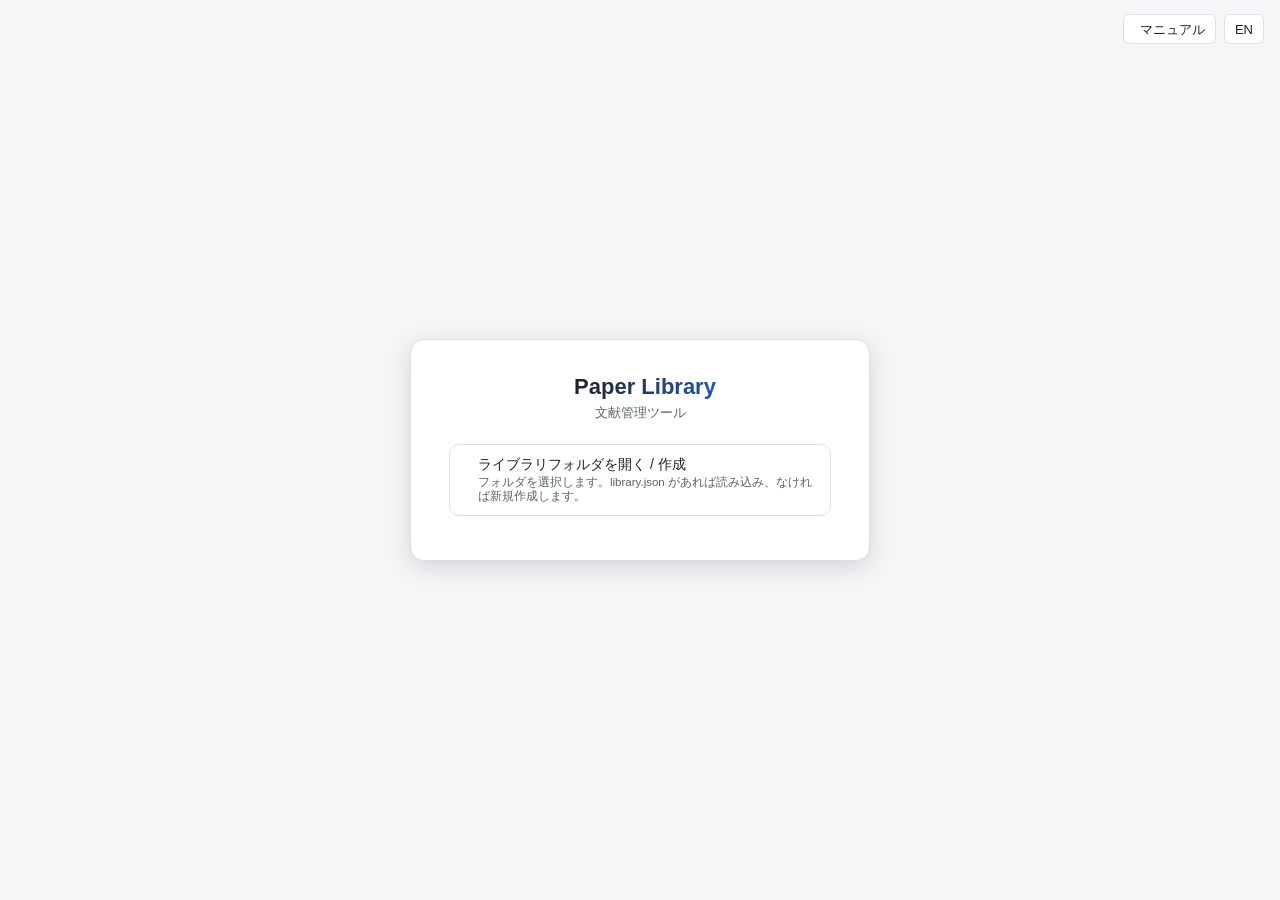
==== index.html @ 838ed10a "Add files via upload" ====
<!DOCTYPE html>
<html lang="ja">
<head>
<meta charset="UTF-8">
<meta name="viewport" content="width=device-width, initial-scale=1.0">
<meta name="refshelf-app" content="1">
<title>Paper Library — 文献管理 / Reference Manager</title>
<link rel="icon" href="data:image/svg+xml,%3Csvg xmlns='http://www.w3.org/2000/svg' viewBox='0 0 32 32'%3E%3Cpath d='M16 8.6C13.1 6.1 8.6 5.8 4.7 7v16.4c3.9-1.2 8.4-.9 11.3 1.6z' fill='%231e40af'/%3E%3Cpath d='M16 8.6C18.9 6.1 23.4 5.8 27.3 7v16.4c-3.9-1.2-8.4-.9-11.3 1.6z' fill='%233b82f6'/%3E%3Cpath d='M16 8.6v16.6' stroke='%23fff' stroke-width='1.3' stroke-linecap='round'/%3E%3Crect x='3' y='24.5' width='26' height='3' rx='1.5' fill='%2393b4f0'/%3E%3C/svg%3E">
<link rel="stylesheet" href="app/main.css?v=20260816r3">
<link rel="stylesheet" href="app/manual-experience.css?v=20260823r4">
</head>
<body class="brandStyle-81 advSearchStyle-07">

<!-- ============ toolbar ============ -->
<div id="toolbar">
  <span class="appname"><span data-logo></span><span class="brandText">Paper Library</span></span>
  <div class="menuwrap addWrap" id="addWrap" data-placeholder="URL を入力して Enter">
    <span class="ic addBoxIcon" data-ic="plus"></span>
    <input id="addBox" type="text" data-i18n-ph="addBoxPh" placeholder="URL を入力して Enter">
    <button class="addGoBtn" id="btnAddGo" data-i18n="add" aria-hidden="true" tabindex="-1">追加</button>
    <button class="addMenuCaret" id="btnAddMenu" data-i18n-title="addMoreTitle" title="手動追加・インポート"><span class="ic" data-ic="chevron"></span></button>
    <div class="menu" id="menuAdd">
      <!-- reference add / import (shown outside the researcher view) -->
      <div id="menuAddReference">
        <div class="menuLabel" data-i18n="referenceAdd">文献を追加</div>
        <button id="miAddId"><span class="ic" data-ic="search"></span><span data-i18n="addByIdMenu">文献情報を入力して検索</span></button>
        <button id="miAddManual"><span class="ic" data-ic="plus"></span><span data-i18n="addManual">手動追加</span></button>
        <hr>
        <div class="menuLabel" data-i18n="referenceImport">文献をインポート</div>
        <button id="miImportBib"><span class="ic" data-ic="download"></span>BibTeX (.bib)</button>
        <button id="miImportRis"><span class="ic" data-ic="download"></span>RIS (.ris)</button>
        <button id="miImportCsv"><span class="ic" data-ic="download"></span>CSV (.csv)</button>
        <button id="miImportJson"><span class="ic" data-ic="download"></span>JSON (.json)</button>
        <button id="miImportRdf"><span class="ic" data-ic="download"></span>Zotero RDF (.rdf)</button>
      </div>
      <!-- researcher add / import (shown in the researcher view) -->
      <div id="menuAddResearcher">
        <div class="menuLabel" data-i18n="researcherAdd">研究者を追加</div>
        <button id="miResearcherManual"><span class="ic" data-ic="plus"></span><span data-i18n="researcherManualAdd">手動追加</span></button>
        <button id="miResearcherAuthors"><span class="ic" data-ic="users"></span><span data-i18n="researcherAuthorsAdd">論文著者から</span></button>
        <hr>
        <div class="menuLabel" data-i18n="researcherImport">研究者をインポート</div>
        <button id="miResearcherImportJson"><span class="ic" data-ic="download"></span>JSON (.json)</button>
        <button id="miResearcherImportCsv"><span class="ic" data-ic="download"></span>CSV (.csv)</button>
        <button id="miResearcherAiImport"><span class="ic" data-ic="search"></span><span data-i18n="researcherAiImportMenu">AI調査JSON (.json)</span></button>
      </div>
    </div>
  </div>
  <div class="searchWrap" id="searchWrap" data-placeholder="検索ワードを入力して Enter">
    <span class="ic searchBoxIcon" data-ic="search"></span>
    <input id="searchBox" type="search" data-i18n-ph="searchPh" placeholder="検索ワードを入力して Enter" autocomplete="off">
    <datalist id="researcherTreePickList"></datalist>
    <button class="searchAddBtn" id="btnSearchAdd" style="display:none" data-i18n-title="quickAddTitle" title="この DOI / URL を取得して追加"><span class="ic" data-ic="plus"></span><span data-i18n="add">追加</span></button>
    <button class="searchAdvBtn" id="btnAdvancedSearch" data-i18n-title="advancedSearch" title="詳細検索"><span class="ic" data-ic="search"></span><span data-i18n="advancedSearch">詳細検索</span></button>
  </div>
  <span class="spacer"></span>
  <div class="menuwrap" id="changeFolderWrap" style="display:none">
    <button class="tbtn libraryStatusBtn" id="btnChangeFolder" data-i18n-title="changeFolderMenuTitle" title="ライブラリの切り替え・新規作成">
      <span id="saveDot"></span><span id="libName"></span><span data-i18n="changeFolder">作業フォルダを変更</span>
    </button>
    <div class="menu" id="menuChangeFolder">
      <button id="miOpenFolder"><span class="ic" data-ic="folderOpen"></span><span data-i18n="openChangeFolder">別のフォルダを開く / 変更</span></button>
      <button id="miNewLibrary"><span class="ic" data-ic="plus"></span><span data-i18n="newLibrary">新規ライブラリを作成</span></button>
    </div>
  </div>
  <div class="menuwrap">
    <button class="tbtn" id="btnExport"><span class="ic" data-ic="upload"></span><span data-i18n="export">エクスポート</span><span class="ic" data-ic="chevron"></span></button>
    <div class="menu" id="menuExport">
      <div class="menuLabel" data-i18n="referenceExport">表示中の文献</div>
      <button id="miExportBib"><span class="ic" data-ic="upload"></span><span data-i18n="expBibShown">BibTeX (.bib)</span></button>
      <button id="miExportRis"><span class="ic" data-ic="upload"></span><span data-i18n="expRisShown">RIS (.ris)</span></button>
      <button id="miExportCsv"><span class="ic" data-ic="upload"></span><span data-i18n="expCsvShown">CSV (.csv)</span></button>
      <button id="miExportShownJson"><span class="ic" data-ic="upload"></span><span data-i18n="expJsonShown">JSON (.json)</span></button>
      <hr>
      <div class="menuLabel" data-i18n="libraryExportLabel">ライブラリ全体</div>
      <button id="miExportJson"><span class="ic" data-ic="upload"></span><span data-i18n="expJson">JSON (.json)</span></button>
      <div id="researcherExportOptions" hidden>
        <hr>
        <div class="menuLabel" data-i18n="researcherExport">研究者</div>
        <div class="menuSubLabel" data-i18n="researcherExportShownLabel">表示中</div>
        <button id="miExportResearchersShownJson"><span class="ic" data-ic="upload"></span><span data-i18n="researcherExpJsonShown">JSON (.json)</span></button>
        <button id="miExportResearchersShownCsv"><span class="ic" data-ic="upload"></span><span data-i18n="researcherExpCsvShown">CSV (.csv)</span></button>
        <div class="menuSubLabel" data-i18n="researcherExportAllLabel">すべて</div>
        <button id="miExportResearchersJson"><span class="ic" data-ic="upload"></span><span data-i18n="researcherExpJson">JSON (.json)</span></button>
        <button id="miExportResearchersCsv"><span class="ic" data-ic="upload"></span><span data-i18n="researcherExpCsv">CSV (.csv)</span></button>
      </div>
    </div>
  </div>
  <button class="tbtn" id="btnManual"><span class="ic" data-ic="book"></span><span data-i18n="manual">マニュアル</span></button>
  <button class="tbtn" id="btnTheme"><span class="ic" data-ic="moon"></span><span id="themeLabel">Dark</span></button>
  <button class="tbtn" id="btnLang">EN</button>
</div>


<!-- ============ main ============ -->
<div id="main">
  <aside id="sidebar">
    <div id="fixedFilters"></div>
    <div class="sideHead" id="collectionsHead" data-drop-root="1" data-section-toggle="collections" role="button" tabindex="0">
      <span class="headLabel"><button id="btnToggleCollections" class="headToggle" data-i18n-title="collapse" title="折りたたみ"><span class="ic" data-ic="folderOpen"></span></button><span data-i18n="collections">コレクション</span></span>
      <span class="headBtns">
        <button id="btnCollapseAllCollections" title="すべてのフォルダを閉じる" aria-label="すべてのフォルダを閉じる"><span class="ic" data-ic="folders"></span></button>
        <button id="btnSearchColl" data-i18n-title="searchCollTip" title="コレクションを検索"><span class="ic" data-ic="search"></span></button>
        <button id="btnAddColl" data-i18n-title="newCollection" title="新規コレクション"><span class="ic" data-ic="plus"></span></button>
      </span>
    </div>
    <div id="collSearchBar" hidden>
      <span class="ic collSearchIcon" data-ic="search"></span>
      <input id="collSearchInput" type="text" data-i18n-ph="searchCollPh" placeholder="コレクション名で絞り込み" autocomplete="off" spellcheck="false">
      <button id="collSearchClear" data-i18n-title="clear" title="クリア"><span class="ic" data-ic="x"></span></button>
    </div>
    <div id="collList"></div>
    <div class="sideHead" id="tagsHead" data-section-toggle="tags" role="button" tabindex="0">
      <span class="headLabel"><button id="btnToggleTags" class="headToggle" data-i18n-title="collapse" title="折りたたみ"><span class="ic" data-ic="tag"></span></button><span data-i18n="tags">タグ</span></span>
      <span class="headBtns">
        <button id="btnSearchTag" data-i18n-title="searchTagTip" title="タグを検索"><span class="ic" data-ic="search"></span></button>
        <button id="btnAddTag" data-i18n-title="newTag" title="新規タグ"><span class="ic" data-ic="plus"></span></button>
      </span>
    </div>
    <div id="tagSearchBar" hidden>
      <span class="ic collSearchIcon" data-ic="search"></span>
      <input id="tagSearchInput" type="text" data-i18n-ph="searchTagPh" placeholder="タグ名で絞り込み" autocomplete="off" spellcheck="false">
      <button id="tagSearchClear" data-i18n-title="clear" title="クリア"><span class="ic" data-ic="x"></span></button>
    </div>
    <div id="tagList"></div>
    <div id="uncatFilter"></div>
  </aside>

  <main id="listPane">
    <div id="trashInfoBar" role="region" aria-live="polite">
      <span class="trashInfoMain"><span class="ic" data-ic="trash"></span><span id="trashInfoCount"></span></span>
      <span class="trashInfoNote" data-i18n="trashPermanentNote">完全削除すると元に戻せません。</span>
      <span class="trashInfoSpacer"></span>
      <button class="trashRestoreBtn" id="btnRestoreAllTrash" type="button"><span class="ic" data-ic="arrowUpRight"></span><span data-i18n="restoreAll">すべて復元</span></button>
      <button class="trashDangerBtn" id="btnEmptyTrash" type="button"><span class="ic" data-ic="trash"></span><span data-i18n="emptyTrash">完全に削除する</span></button>
    </div>
    <div id="listScroller">
      <table id="itemTable">
        <colgroup id="itemCols"></colgroup>
        <thead><tr id="itemHead"></tr></thead>
        <tbody id="itemRows"></tbody>
      </table>
      <div id="itemCards"></div>
      <div id="itemShelves"></div>
      <div id="itemKanban"></div>
      <div id="emptyMsg" style="display:none" data-i18n="emptyMsg">文献がありません。「＋ DOI / arXiv」から追加してください。</div>
      <div id="listMore" style="display:none"><button class="tbtn" id="btnLoadMore"></button></div>
    </div>
    <div id="pickBar" style="display:none">
      <span class="ic" data-ic="check"></span>
      <span id="pickBarHint"></span>
      <span id="pickBarCount" class="logBadge">0</span>
      <span style="flex:1"></span>
      <button class="tbtn" id="btnPickCancel" data-i18n="cancel">キャンセル</button>
      <button class="tbtn" id="btnPickClear" data-i18n="pickClearAll">全解除</button>
      <button class="tbtn primary" id="btnPickConfirm" disabled></button>
    </div>
    <div id="listStatus">
      <span id="listCount"></span>
      <span style="flex:1"></span>
      <div class="menuwrap" id="alertsWrap" style="display:none">
        <button class="lsbtn statusCompact" id="btnAlerts" data-i18n-title="alerts"><span class="ic" data-ic="alert"></span><span data-i18n="alerts">通知</span><span id="alertsBadge" class="logBadge">0</span><span class="ic" data-ic="chevron"></span></button>
        <div class="menu" id="menuAlerts" style="bottom:calc(100% + 4px); top:auto; right:0; left:auto"></div>
      </div>
      <!-- hidden helper buttons: their click handlers are reused by the 表示設定 menu items -->
      <button class="lsbtn" id="btnWrap" style="display:none"><span class="ic" data-ic="wrap"></span><span data-i18n="wrapToggle">折り返し</span></button>
      <button class="lsbtn" id="btnViewStyle" style="display:none"><span class="ic" data-ic="rows"></span><span id="viewStyleLabel" data-i18n="viewCards">カード表示</span></button>
      <button class="lsbtn" id="btnCardCols" style="display:none"><span class="ic" data-ic="table"></span><span id="cardColsLabel">2列</span></button>
      <!-- フィルター: independent button (between 通知 and 表示スタイル) -->
      <div class="menuwrap" id="cardFiltersWrap">
        <button class="lsbtn" id="btnCardFilters"><span class="ic" data-ic="funnel"></span><span data-i18n="filters">フィルタ</span><span class="ic" data-ic="chevron"></span></button>
      </div>
      <div class="menu" id="cardFilterMenu" style="bottom:calc(100% + 4px); top:auto; right:0; left:auto"></div>
      <!-- 並び替え: independent button -->
      <div class="menuwrap" id="cardSortWrap">
        <button class="lsbtn" id="btnCardSort"><span class="ic" data-ic="sort"></span><span data-i18n="gallerySortLabel">並び替え</span><span class="ic" data-ic="chevron"></span></button>
        <div class="menu" id="cardSortMenu" style="bottom:calc(100% + 4px); top:auto; right:0; left:auto">
          <div class="menuLabel gallerySortHead">
            <span data-i18n="gallerySortLabel">並び替え</span>
            <button id="gallerySortDir" class="gallerySortDirBtn" type="button"><span class="ic" data-ic="chevron"></span><span id="gallerySortDirLabel" data-i18n="sortDirDesc">降順</span></button>
          </div>
          <button data-gallery-sort="added"><span data-i18n="sortByAdded">追加日</span></button>
          <button data-gallery-sort="title"><span data-i18n="colTitle">タイトル</span></button>
          <button data-gallery-sort="authors"><span data-i18n="colAuthors">著者</span></button>
          <button data-gallery-sort="year"><span data-i18n="colYear">年</span></button>
          <button data-gallery-sort="journal"><span data-i18n="colJournal">出版物</span></button>
          <button data-gallery-sort="citedBy"><span data-i18n="colCitedBy">被引用数</span></button>
          <button data-gallery-sort="starred"><span data-i18n="colStar">スター</span></button>
        </div>
      </div>
      <!-- 表示スタイル: switches the list view style only -->
      <div class="menuwrap">
        <button class="lsbtn" id="btnCardViewMenu"><span class="ic" data-ic="rows"></span><span data-i18n="viewStyle">表示スタイル</span><span class="ic" data-ic="chevron"></span></button>
        <div class="menu" id="cardViewMenu" style="bottom:calc(100% + 4px); top:auto; right:0; left:auto">
          <button data-list-view="table"><span class="ic" data-ic="table"></span><span data-i18n="viewTable">表表示</span></button>
          <button data-list-view="cards"><span class="ic" data-ic="rows"></span><span data-i18n="viewCards">カード表示</span></button>
          <button data-list-view="shelves"><span class="ic" data-ic="book"></span><span data-i18n="viewShelves">文献棚</span></button>
          <button data-list-view="kanban"><span class="ic" data-ic="kanban"></span><span data-i18n="viewKanban">カンバン</span></button>
          <button data-list-view="gallery"><span class="ic" data-ic="image"></span><span data-i18n="viewGallery">ギャラリー</span></button>
          <button data-list-view="magazine"><span class="ic" data-ic="image"></span><span data-i18n="viewMagazine">マガジン</span></button>
        </div>
      </div>
      <!-- 表示設定: folding / column count / image fit / corresponding-author mark / icon-only -->
      <div class="menuwrap" id="galleryColsWrap">
        <button class="lsbtn" id="btnGalleryCols"><span class="ic" data-ic="sliders"></span><span data-i18n="displaySettings">表示設定</span><span class="ic" data-ic="chevron"></span></button>
        <div class="menu" id="galleryColsMenu" style="bottom:calc(100% + 4px); top:auto; right:0; left:auto">
          <button id="cardViewWrapItem" data-card-view-act="wrap"><span class="ic" data-ic="wrap"></span><span data-i18n="wrapToggle">折り返し</span></button>
          <button id="cardViewColsMenuItem" data-card-view-act="cols"><span class="ic" data-ic="rows"></span><span id="cardViewColsMenuLabel">1列</span></button>
          <div id="gallerySettingsSection">
            <hr>
            <div class="menuLabel" data-i18n="columnsLabel">列数</div>
            <button data-gallery-cols="2"><span data-i18n="cols2">2列</span></button>
            <button data-gallery-cols="3"><span data-i18n="cols3">3列</span></button>
            <button data-gallery-cols="4"><span data-i18n="cols4">4列</span></button>
            <hr>
            <div class="menuLabel" data-i18n="imageFitLabel">画像の表示</div>
            <button data-gallery-fit="crop"><span data-i18n="imageFitCrop">余白なし（トリミング）</span></button>
            <button data-gallery-fit="contain"><span data-i18n="imageFitContain">全体表示（余白あり）</span></button>
          </div>
          <div id="galleryCorrSection">
            <hr>
            <label class="menuCheck"><input type="checkbox" id="cardViewCorrStar"><span data-i18n="authorMarkCorresponding">責任著者に * を表示</span></label>
          </div>
          <hr>
          <label class="menuCheck"><input type="checkbox" id="cardViewIconOnly"><span data-i18n="iconOnlyToggle">ボタンをアイコンのみ表示</span></label>
        </div>
      </div>
      <div class="splitWrap menuwrap">
        <button class="lsbtn lsbtnMain" id="btnRefreshAll"><span class="ic" data-ic="retry"></span><span data-i18n="refreshAll">更新</span></button>
        <button class="lsbtn lsbtnCaret" id="btnRefreshAllCaret" aria-label="menu"><span class="ic" data-ic="chevron"></span></button>
        <div class="menu" id="menuRefreshAll" style="bottom:calc(100% + 4px); top:auto; right:0; left:auto">
          <button data-refresh-mode="auto" data-refresh-kind="all"><span class="ic" data-ic="retry"></span><span data-i18n="refreshModeAutoAll">すべて更新（表示中の全件）</span></button>
          <button data-refresh-mode="pick" data-refresh-kind="all"><span class="ic" data-ic="check"></span><span data-i18n="refreshModePick">文献を選択して更新</span></button>
          <hr>
          <div class="menuLabel" data-i18n="refreshOnlyLabel">項目を選んで更新</div>
          <button data-refresh-mode="auto" data-refresh-kind="cited"><span class="ic" data-ic="citations"></span><span data-i18n="refreshCited">被引用数を更新</span></button>
          <button data-refresh-mode="auto" data-refresh-kind="corresponding"><span class="ic" data-ic="users"></span><span data-i18n="refreshCorresponding">責任著者を更新</span></button>
          <button data-refresh-mode="auto" data-refresh-kind="category"><span class="ic" data-ic="tag"></span><span data-i18n="refreshCategory">種類を更新</span></button>
        </div>
      </div>
      <div class="menuwrap">
        <button class="lsbtn" id="btnColMenu"><span class="ic" data-ic="table"></span><span class="colMenuLabel" data-i18n="columns">列</span><span class="ic" data-ic="chevron"></span></button>
        <div class="menu" id="colMenu" style="bottom:calc(100% + 4px); top:auto; right:0; left:auto"></div>
      </div>
    </div>
  </main>

  <main id="researcherPane" hidden>
    <div id="researcherList"></div>
    <div id="researcherStatus">
      <span id="researcherListCount"></span><span style="flex:1"></span>
      <span id="researcherMapControlsSlot"></span>
      <div class="menuwrap researcherCollectionControl">
        <button class="lsbtn" id="btnResearcherFilterMenu"><span class="ic" data-ic="funnel"></span><span data-i18n="researcherFilterLabel">絞り込み</span><span class="ic" data-ic="chevron"></span></button>
        <div class="menu" id="researcherFilterMenu" style="bottom:calc(100% + 4px); top:auto; right:0; left:auto"></div>
      </div>
      <div class="menuwrap researcherCollectionControl">
        <button class="lsbtn" id="btnResearcherSortMenu"><span class="ic" data-ic="sliders"></span><span data-i18n="researcherSortLabel">並び替え</span><span class="ic" data-ic="chevron"></span></button>
        <div class="menu" id="researcherSortMenu" style="bottom:calc(100% + 4px); top:auto; right:0; left:auto"></div>
      </div>
      <span id="researcherTreeControlsSlot"></span>
      <span id="researcherLeaderboardControlsSlot"></span>
      <div class="menuwrap">
        <button class="lsbtn" id="btnResearcherViewMenu"><span class="ic" data-ic="globe"></span><span id="researcherViewMenuLabel" data-i18n="viewTable">表表示</span><span class="ic" data-ic="chevron"></span></button>
        <div class="menu" id="researcherViewMenu" style="bottom:calc(100% + 4px); top:auto; right:0; left:auto">
          <div class="menuLabel" data-i18n="viewStyle">表示スタイル</div>
          <button data-researcher-view="table"><span class="ic" data-ic="table"></span><span data-i18n="viewTable">表表示</span></button>
          <button data-researcher-view="grid"><span class="ic" data-ic="grid"></span><span data-i18n="viewGrid">グリッド</span></button>
          <button data-researcher-view="profile"><span class="ic" data-ic="note"></span><span data-i18n="viewProfileCards">プロフィール</span></button>
          <button data-researcher-view="list"><span class="ic" data-ic="rows"></span><span data-i18n="viewLargeList">リスト</span></button>
          <button data-researcher-view="map"><span class="ic" data-ic="globe"></span><span data-i18n="viewMap">地図</span></button>
          <button data-researcher-view="tree"><span class="ic" data-ic="tree"></span><span data-i18n="viewTree">ツリー</span></button>
          <button data-researcher-view="leaderboard"><span class="ic" data-ic="ranking"></span><span data-i18n="viewLeaderboard">ランキング</span></button>
        </div>
      </div>
      <div class="menuwrap">
        <button class="lsbtn" id="btnResearcherColMenu"><span class="ic" data-ic="table"></span><span data-i18n="columns">列</span><span class="ic" data-ic="chevron"></span></button>
        <div class="menu" id="researcherColMenu" style="bottom:calc(100% + 4px); top:auto; right:0; left:auto"></div>
      </div>
    </div>
  </main>

  <section id="detail"><div class="noselect" data-i18n="noSelect">文献を選択してください</div></section>
</div>

<!-- ============ add-by-id dialog ============ -->
<dialog id="dlgAddId">
  <div class="dlgHead"><span data-i18n="addByIdTitle">文献情報を入力して検索</span><button data-close><span class="ic" data-ic="x"></span></button></div>
  <div class="dlgBody">
    <div class="hint" data-i18n="addByIdHint">DOI・arXiv ID・論文ページの URL を貼り付けると自動で取得します。分からない場合は、雑誌名・年・巻・ページやタイトルを入力して検索してください。</div>
    <div class="fRow">
      <input type="text" id="idInput" data-i18n-ph="addByIdInputPh" placeholder="DOI / arXiv ID / URL / タイトル">
    </div>
    <div class="fGrid idFieldGrid">
      <div class="fRow"><input type="text" id="idJournal" data-i18n-ph="addByIdJournalPh" placeholder="雑誌名（略称可）"></div>
      <div class="fRow"><input type="text" id="idYear" data-i18n-ph="addByIdYearPh" placeholder="年"></div>
      <div class="fRow"><input type="text" id="idVolume" data-i18n-ph="addByIdVolumePh" placeholder="巻"></div>
      <div class="fRow"><input type="text" id="idPage" data-i18n-ph="addByIdPagePh" placeholder="ページ"></div>
    </div>
    <div class="errbox" id="idError"></div>
    <div id="idResults"></div>
  </div>
  <div class="dlgFoot">
    <button class="tbtn" data-close data-i18n="cancel">キャンセル</button>
    <button class="tbtn primary" id="btnFetchId" data-i18n="fetchAdd">検索</button>
  </div>
</dialog>

<!-- ============ changelog dialog ============ -->
<dialog id="dlgChangelog">
  <div class="dlgHead"><span data-i18n="changelog">更新履歴</span><button data-close><span class="ic" data-ic="x"></span></button></div>
  <div class="dlgBody" id="changelogBody"></div>
  <div class="dlgFoot"><button class="tbtn primary" data-close data-i18n="close">閉じる</button></div>
</dialog>

<dialog id="dlgShortcuts">
  <div class="dlgHead"><span data-i18n="shortcuts">キーボードショートカット</span><button data-close><span class="ic" data-ic="x"></span></button></div>
  <div class="dlgBody" id="shortcutsBody"></div>
  <div class="dlgFoot"><button class="tbtn primary" data-close data-i18n="close">閉じる</button></div>
</dialog>

<!-- ============ manual dialog ============ -->
<dialog id="dlgManual">
  <div class="dlgHead"><span data-i18n="manual">マニュアル</span><button type="button" class="tbtn" data-close><span class="ic" data-ic="x"></span><span data-i18n="close">閉じる</span></button></div>
  <div id="manualWrap">
    <nav id="manualTabs"></nav>
    <div id="manualContent"></div>
  </div>
</dialog>

<!-- ============ researcher profile editor ============ -->
<dialog id="dlgResearcherEditor">
  <div class="dlgHead researcherEditorHead">
    <span id="researcherEditorTitle" data-i18n="researcherProfile">研究者プロフィール</span>
    <span id="researcherEditorName"></span>
    <button id="btnResearcherEditorClose" aria-label="閉じる"><span class="ic" data-ic="x"></span></button>
  </div>
  <div id="researcherEditorBody">
    <nav id="researcherEditorNav" aria-label="研究者プロフィールの編集項目"></nav>
    <div id="researcherEditorContent"></div>
  </div>
  <div class="dlgFoot researcherEditorFoot">
    <button class="tbtn danger" id="btnResearcherEditorDelete" hidden><span class="ic" data-ic="trash"></span><span data-i18n="researcherDelete">研究者を削除</span></button>
    <span style="flex:1"></span>
    <button class="tbtn" id="btnResearcherEditorCancel" data-i18n="cancel">キャンセル</button>
    <button class="tbtn primary" id="btnResearcherEditorSave" data-i18n="save">保存</button>
  </div>
</dialog>
<input type="file" id="fileResearcherAiJson" accept=".json,application/json" hidden>

<!-- ============ fetch log dialog ============ -->
<dialog id="dlgFetchLog">
  <div class="dlgHead"><span data-i18n="fetchLogTitle">更新ログ</span><button data-close><span class="ic" data-ic="x"></span></button></div>
  <div class="dlgBody" id="fetchLogBody"></div>
  <div class="dlgFoot">
    <button class="tbtn" id="btnLogClear" data-i18n="logClear">ログを消去</button>
    <span style="flex:1"></span>
    <button class="tbtn primary" id="btnLogRetryAll" data-i18n="logRetryAll">すべて再試行</button>
    <button class="tbtn" data-close data-i18n="close">閉じる</button>
  </div>
</dialog>

<!-- ============ citation settings dialog ============ -->
<dialog id="dlgCitationPrefs">
  <div class="dlgHead"><span data-i18n="citationSettings">引用設定</span><button data-close><span class="ic" data-ic="x"></span></button></div>
  <div class="dlgBody" id="citationPrefsBody"></div>
  <div class="dlgFoot"><button class="tbtn primary" data-close data-i18n="close">閉じる</button></div>
</dialog>

<!-- ============ duplicate candidates dialog ============ -->
<dialog id="dlgDuplicates">
  <div class="dlgHead"><span data-i18n="duplicateTitle">重複候補の確認</span><button data-close><span class="ic" data-ic="x"></span></button></div>
  <div class="dlgBody" id="duplicateBody"></div>
  <div class="dlgFoot"><button class="tbtn primary" data-close data-i18n="close">閉じる</button></div>
</dialog>

<!-- ============ import keywords-as-tags dialog (shown only when the imported file actually has keywords) ============ -->
<dialog id="dlgImportKeywords">
  <div class="dlgHead"><span data-i18n="importKeywordsTitle">キーワードの取り込み</span><button data-close><span class="ic" data-ic="x"></span></button></div>
  <div class="dlgBody">
    <div class="dupSummary" id="importKeywordsSummary"></div>
    <div class="dlgCheck"><label><input type="checkbox" id="importKeywordsCheck"> <span data-i18n="importKeywordsAsTags">keywords をタグとして読み込む</span></label></div>
    <div class="importKeywordsList" id="importKeywordsList"></div>
  </div>
  <div class="dlgFoot">
    <button class="tbtn" data-close data-i18n="cancel">キャンセル</button>
    <button class="tbtn primary" id="btnImportKeywordsConfirm" data-i18n="importKeywordsConfirm">取り込む</button>
  </div>
</dialog>

<!-- ============ empty records dialog ============ -->
<dialog id="dlgEmptyRecords">
  <div class="dlgHead"><span data-i18n="emptyRecordsTitle">空データの確認</span><button data-close><span class="ic" data-ic="x"></span></button></div>
  <div class="dlgBody" id="emptyRecordsBody"></div>
  <div class="dlgFoot">
    <button class="tbtn danger" id="btnDeleteAllEmpty" data-i18n="deleteAllEmpty">すべて削除</button>
    <button class="tbtn primary" data-close data-i18n="close">閉じる</button>
  </div>
</dialog>

<!-- ============ delete collection dialog ============ -->
<dialog id="dlgDeleteColl">
  <div class="dlgHead"><span data-i18n="deleteCollTitle">コレクションの削除</span><button data-close><span class="ic" data-ic="x"></span></button></div>
  <div class="dlgBody" id="deleteCollBody"></div>
  <div class="dlgFoot" style="flex-wrap:wrap; gap:8px">
    <button class="tbtn" data-close data-i18n="cancel">キャンセル</button>
    <span style="flex:1"></span>
    <button class="tbtn" id="btnCollDelKeep" data-i18n="collDelKeepItems">コレクションのみ削除</button>
    <button class="tbtn" id="btnCollTrashItemsKeepColl" data-i18n="collTrashItemsKeepColl">文献だけゴミ箱へ</button>
    <button class="tbtn danger" id="btnCollDelTrash" data-i18n="collDelTrashItems">削除＋文献をゴミ箱へ</button>
  </div>
</dialog>

<!-- ============ fix suggestions dialog ============ -->
<dialog id="dlgFixSuggestions">
  <div class="dlgHead"><span data-i18n="fixSuggestionsTitle">修正候補</span><button data-close><span class="ic" data-ic="x"></span></button></div>
  <div class="dlgBody" id="fixSuggestionsBody"></div>
  <div class="dlgFoot">
    <button class="tbtn primary" id="btnApplyAllFixes" data-i18n="applyAllFixes">すべて修正</button>
    <button class="tbtn" data-close data-i18n="close">閉じる</button>
  </div>
</dialog>

<!-- ============ journal name dictionary dialog ============ -->
<dialog id="dlgJournalDict">
  <div class="dlgHead"><span data-i18n="journalDictTitle">雑誌名の辞書</span><button id="dictClose"><span class="ic" data-ic="x"></span></button></div>
  <div class="dlgBody" id="journalDictBody">
    <p class="dictIntro" data-i18n="journalDictIntro"></p>
    <div class="dictAddRow">
      <input id="dictMatch" type="text" data-i18n-ph="journalDictMatchPh" placeholder="取得される表記・別名" autocomplete="off" spellcheck="false">
      <input id="dictFull" type="text" data-i18n-ph="journalDictFullPh" placeholder="正式名（雑誌欄・任意）" autocomplete="off" spellcheck="false">
      <input id="dictAbbr" type="text" data-i18n-ph="journalDictAbbrPh" placeholder="略称（表示・任意）" autocomplete="off" spellcheck="false">
      <button class="tbtn primary" id="dictAdd" data-i18n="journalDictAdd">辞書に追加</button>
    </div>
    <div class="dictBar">
      <span class="dictCount" id="dictCount"></span>
      <input id="dictSearch" type="text" data-i18n-ph="journalDictBuiltinPh" placeholder="辞書を検索" autocomplete="off" spellcheck="false">
    </div>
    <div id="dictList" class="dictTable"></div>
  </div>
</dialog>

<!-- ============ affiliation abbreviation dictionary ============ -->
<dialog id="dlgAffAbbrev">
  <div class="dlgHead"><span data-i18n="affAbbrevTitle">所属の略記辞書</span><button id="affAbbrevClose"><span class="ic" data-ic="x"></span></button></div>
  <div class="dlgBody" id="affAbbrevBody">
    <p class="dictIntro" data-i18n="affAbbrevIntro"></p>
    <div class="dictAddRow">
      <input id="affAbbrevFrom" type="text" data-i18n-ph="affAbbrevFrom" autocomplete="off" spellcheck="false">
      <input id="affAbbrevTo" type="text" data-i18n-ph="affAbbrevTo" autocomplete="off" spellcheck="false">
      <button class="tbtn primary" id="affAbbrevAdd" data-i18n="affAbbrevAdd">ルールを追加</button>
    </div>
    <div id="affAbbrevList" class="dictTable"></div>
    <div class="dlgFoot"><button class="tbtn" id="affAbbrevReset" data-i18n="affAbbrevReset">既定に戻す</button><button class="tbtn primary" id="affAbbrevDone" data-i18n="affAbbrevDone">完了</button></div>
  </div>
</dialog>

<!-- ============ citations dialog ============ -->
<dialog id="dlgCitations">
  <div class="dlgHead"><span id="citHeadTitle" data-i18n="citationsTitle">引用関係</span></div>
  <div class="dlgBody" id="citBody">
    <div class="citControls">
      <div class="citSearchWrap">
        <span class="ic citSearchIc" data-ic="search"></span>
        <input type="text" id="citFilterInput" class="citSearchInput" autocomplete="off" spellcheck="false" data-i18n-ph="citFilterPh" placeholder="タイトル・著者・雑誌で絞り込み">
      </div>
      <label class="citSortLabel"><span data-i18n="citSortLabel">並び替え</span>
        <select id="citSortSelect">
          <option value="default" data-i18n="citSortDefault">元の順</option>
          <option value="year" data-i18n="citSortYear">出版年</option>
          <option value="citedByCount" data-i18n="citSortCited">被引用数</option>
          <option value="title" data-i18n="citSortTitle">タイトル</option>
          <option value="authors" data-i18n="citSortAuthors">筆頭著者</option>
        </select>
      </label>
      <button type="button" id="citSortDir" class="tbtn citSortDir" data-i18n-title="citSortDir" title="昇順／降順">↓</button>
    </div>
    <div class="citCols">
      <section class="citCol">
        <h3 class="citColHead"><span class="ic" data-ic="arrowUpRight"></span><span data-i18n="citeReferences">引用している文献</span><span class="citCnt" id="citRefCnt"></span></h3>
        <div class="citList" id="citRefList"></div>
      </section>
      <section class="citCol">
        <h3 class="citColHead"><span class="ic" data-ic="arrowDownLeft"></span><span data-i18n="citeCitedBy">引用されている文献</span><span class="citCnt" id="citCitedCnt"></span></h3>
        <div class="citList" id="citCitedList"></div>
      </section>
    </div>
  </div>
  <div class="dlgFoot"><span class="citSource" data-i18n="citeSource">データ提供: OpenAlex</span><span style="flex:1"></span>
    <button class="tbtn" id="btnCitSettings" type="button" aria-pressed="false" data-i18n-title="citSettingsLabel" title="この画面の引用の書式（引用プレビューとは独立）"><span class="ic" data-ic="gear"></span><span data-i18n="citSettings">引用設定</span></button>
    <button class="tbtn" data-close data-i18n="close">閉じる</button>
  </div>
  <div id="citSettingsPanel" class="gPanel" hidden>
    <div class="gfpHead"><span data-i18n="citSettings">引用設定</span><button type="button" id="btnCitSettingsClose" data-i18n-title="close" title="閉じる"><span class="ic" data-ic="x"></span></button></div>
    <div id="citSettingsBody"></div>
  </div>
</dialog>

<!-- ============ graph (connected-papers style) dialog ============ -->
<dialog id="dlgGraph">
  <div class="dlgHead"><span id="graphHeadTitle" data-i18n="graphView">論文相関図</span>
    <span id="graphCacheNote"></span>
  </div>
  <div id="graphBody">
    <div id="graphCanvasWrap">
      <svg id="graphSvg"></svg>
      <div id="graphToolbar">
        <button class="tbtn" id="btnGraphRefetch" data-i18n-title="graphRefetch" title="再取得"><span class="ic" data-ic="retry"></span><span data-i18n="graphRefetch">再取得</span></button>
        <button class="tbtn" id="btnGraphRelayout" data-i18n-title="graphRelayout" title="再レイアウト"><span class="ic" data-ic="graph"></span><span data-i18n="graphRelayout">再レイアウト</span></button>
        <button class="tbtn" id="btnGraphFit"><span class="ic" data-ic="zoom"></span><span data-i18n="graphFit">全体表示</span></button>
        <button class="tbtn" id="btnGraphSettings" type="button" aria-pressed="false" data-i18n-title="graphSettingsLabel" title="相関図の表示設定"><span class="ic" data-ic="sliders"></span><span data-i18n="graphSettings">表示設定</span></button>
        <button class="tbtn" id="btnGraphFilter" type="button" aria-pressed="false" data-i18n-title="graphFilterLabel" title="論文ノードの絞り込み"><span class="ic" data-ic="funnel"></span><span data-i18n="graphFilter">フィルター</span></button>
        <span id="graphStats"></span>
        <span id="graphFilterCount"></span>
      </div>
      <div id="graphSettingsPanel" class="gPanel" hidden>
        <div class="gfpHead"><span data-i18n="graphSettings">表示設定</span><button type="button" id="btnGraphSettingsClose" data-i18n-title="close" title="閉じる"><span class="ic" data-ic="x"></span></button></div>
        <label class="gfpRow"><span class="gfpLabel" data-i18n="graphCitationStyle">線のスタイル</span>
          <select id="graphCitationStyle" data-i18n-title="graphCitationStyleLabel" title="直接引用の表示スタイル">
            <option value="solid" data-i18n="graphStyleSolid">灰色の実線</option>
            <option value="arrow" data-i18n="graphStyleArrow">矢印</option>
            <option value="particle" data-i18n="graphStyleParticle">発光粒子</option>
            <option value="dashgray" data-i18n="graphStyleDashGray">流れる破線（灰色）</option>
            <option value="dash" data-i18n="graphStyleDash">流れる破線（青）</option>
            <option value="dashtrack" data-i18n="graphStyleDashTrack">流れる破線（青＋灰色の線）</option>
          </select>
        </label>
        <label class="gfpRow"><span class="gfpLabel" data-i18n="graphAuthorMode">著者</span>
          <select id="graphAuthorMode" data-i18n-title="graphAuthorModeLabel" title="ノードに表示する著者">
            <option value="last" data-i18n="graphAuthorLast">ラストオーサー</option>
            <option value="first" data-i18n="graphAuthorFirst">ファーストオーサー</option>
          </select>
        </label>
        <div class="gfpRow"><span class="gfpLabel" data-i18n="graphLabels">ラベル</span>
          <button class="gSwitch" id="btnGraphLabels" type="button" role="switch" aria-checked="true" data-i18n-title="graphLabels" title="ラベル"><span class="gSwitchKnob"></span></button>
        </div>
        <div class="gfpRow"><span class="gfpLabel" data-i18n="graphRegBadge">登録済みマーク</span>
          <button class="gSwitch" id="btnGraphRegBadge" type="button" role="switch" aria-checked="true" data-i18n-title="graphRegBadge" title="登録済みマーク"><span class="gSwitchKnob"></span></button>
        </div>
        <button class="tbtn gfpBtn" id="btnGraphReverse" type="button" aria-pressed="false" data-i18n-title="graphReverse" title="方向を反転"><span class="ic" data-ic="arrowDownLeft"></span><span id="graphReverseLabel" data-i18n="graphReverse">方向を反転</span></button>
      </div>
      <div id="graphSliders">
        <label id="graphZoomControl" data-i18n-title="graphZoomLabel" title="相関図の表示倍率"><span data-i18n="graphZoom">拡大・縮小</span><input id="graphZoom" type="range" min="70" max="180" step="5" value="100"><output id="graphZoomValue">100%</output></label>
        <label id="graphWheelControl" data-i18n-title="graphWheelLabel" title="ホイールによる拡大縮小の感度"><span data-i18n="graphWheel">ホイール</span><input id="graphWheelSensitivity" type="range" min="20" max="100" step="5" value="50"><output id="graphWheelSensitivityValue">50%</output></label>
        <label id="graphSpacingControl" data-i18n-title="graphSpacingLabel" title="円とラベルの間隔"><span data-i18n="graphSpacing">間隔</span><input id="graphNodeSpacing" type="range" min="80" max="180" step="5" value="100"><output id="graphNodeSpacingValue">100%</output></label>
      </div>
      <div id="graphFilterPanel" class="gPanel" hidden>
        <div class="gfpHead"><span data-i18n="graphFilterTitle">論文の絞り込み</span><button type="button" id="btnGraphFilterClose" data-i18n-title="close" title="閉じる"><span class="ic" data-ic="x"></span></button></div>
        <div class="gfpRow gfpModeRow">
          <span class="gfpLabel" data-i18n="graphFilterMode">表示方法</span>
          <div class="gfpSeg">
            <button type="button" data-gfmode="hide" data-i18n="graphFilterHide">非表示</button>
            <button type="button" data-gfmode="dim" data-i18n="graphFilterDim">薄く表示</button>
          </div>
        </div>
        <label class="gfpRow"><span class="gfpLabel" data-i18n="graphFilterReg">登録状態</span>
          <select id="gfReg">
            <option value="all" data-i18n="graphFilterRegAll">すべて</option>
            <option value="in" data-i18n="graphFilterRegIn">登録済み</option>
            <option value="out" data-i18n="graphFilterRegOut">未登録</option>
          </select>
        </label>
        <div class="gfpRow"><span class="gfpLabel" data-i18n="graphFilterYear">出版年</span>
          <span class="gfpRange">
            <input id="gfYearMin" type="number" inputmode="numeric" data-i18n-ph="graphFilterYearMin" placeholder="最小">
            <span class="gfpDash">–</span>
            <input id="gfYearMax" type="number" inputmode="numeric" data-i18n-ph="graphFilterYearMax" placeholder="最大">
          </span>
        </div>
        <label class="gfpRow"><span class="gfpLabel" data-i18n="graphFilterCited">被引用数（最小）</span>
          <input id="gfCitedMin" type="number" inputmode="numeric" min="0">
        </label>
        <label class="gfpRow"><span class="gfpLabel" data-i18n="graphFilterAuthor">著者名</span>
          <input id="gfAuthor" type="text">
        </label>
        <label class="gfpRow"><span class="gfpLabel" data-i18n="graphFilterTag">タグ</span>
          <select id="gfTag"></select>
        </label>
        <label class="gfpRow"><span class="gfpLabel" data-i18n="graphFilterColl">コレクション</span>
          <select id="gfColl"></select>
        </label>
        <div class="gfpBlock"><span class="gfpLabel" data-i18n="graphFilterJournal">雑誌</span>
          <div id="gfJournal" class="gfpChecks"></div>
        </div>
        <div class="gfpFoot">
          <button type="button" class="tbtn" id="btnGraphFilterReset" data-i18n="graphFilterReset">条件をリセット</button>
        </div>
      </div>
      <div id="graphLoading"></div>
      <div id="graphLegend">
        <span data-i18n="graphLegendSize">大きさ = 被引用数</span>
        <span class="glColor"><span data-i18n="graphLegendColor">色 = 出版年</span><span class="glGrad"></span><span id="glYears"></span></span>
        <span data-i18n="graphLegendEdge">線 = 参照文献の重なり</span>
        <span class="glCitation gldash" id="graphCitationLegend"><span class="glCitationSample"></span><span id="graphCitationLegendText" data-i18n="graphLegendCite">流れる青い矢印 = 引用した論文 → 引用された論文</span></span>
        <span class="glColor"><span class="glRing glRingSeed"></span><span data-i18n="graphSeed">種論文</span></span>
        <span class="glColor"><span class="glRing glRingLib"></span><span data-i18n="citeInLib">登録済み</span></span>
      </div>
    </div>
    <aside id="graphSide">
      <div class="noselect" data-i18n="graphHint">ドラッグで移動 / ホイールで拡大縮小 / ノードをクリックで詳細</div>
    </aside>
  </div>
  <div class="dlgFoot"><span class="citSource" data-i18n="citeSource">データ提供: OpenAlex</span><span style="flex:1"></span><button class="tbtn" data-close data-i18n="close">閉じる</button></div>
</dialog>

<!-- ============ corresponding-author collaboration map ============ -->
<dialog id="dlgResearcherMap" class="rmNodeStyle-aurora rmEdgeStyle-solid rmSeed-pulseGlow rmRoute-flow">
  <div class="dlgHead"><span data-i18n="researcherMap">Researcher Map</span>
    <span style="flex:1"></span>
    <button class="tbtn" id="btnResearcherMapRelayout" style="font-size:12px; margin-right:6px"><span class="ic" data-ic="graph"></span><span data-i18n="graphRelayout">再レイアウト</span></button>
    <button data-close><span class="ic" data-ic="x"></span></button>
  </div>
  <div id="researcherMapBody">
    <div id="researcherMapCanvasWrap">
      <svg id="researcherMapSvg" role="img" data-i18n-title="researcherMapAria" aria-label="責任著者の共同研究ネットワーク"></svg>
      <div id="researcherMapToolbar">
        <button class="tbtn" id="btnResearcherMapFit"><span class="ic" data-ic="zoom"></span><span data-i18n="graphFit">全体表示</span></button>
        <label class="rmDepthControl" data-i18n-title="researcherMapDepthLabel">
          <span data-i18n="researcherMapDepth">深度</span>
          <input id="researcherMapDepth" type="range" min="1" max="8" step="1" value="3">
          <output id="researcherMapDepthValue">3</output>
        </label>
        <label class="rmNodeStyleControl" data-i18n-title="researcherMapStyleLabel">
          <span data-i18n="researcherMapStyle">円</span>
          <select id="researcherMapStyle">
            <option value="aurora" data-i18n="researcherMapStyleAurora">Aurora (Style 1)</option>
            <option value="pulse" data-i18n="researcherMapStylePulse">Pulse (Style 2)</option>
          </select>
        </label>
        <label class="rmEdgeStyleControl" data-i18n-title="researcherMapEdgeStyleLabel">
          <span data-i18n="researcherMapEdgeStyle">線</span>
          <select id="researcherMapEdgeStyle">
            <option value="solid" data-i18n="researcherMapEdgeSolid">実線</option>
            <option value="dashed" data-i18n="researcherMapEdgeDashed">破線</option>
          </select>
        </label>
        <label class="rmSeedStyleControl" data-i18n-title="researcherMapSeedStyleLabel">
          <span data-i18n="researcherMapSeedStyle">中心</span>
          <select id="researcherMapSeedStyle">
            <option value="pulseGlow" data-i18n="researcherMapSeedPulseGlow">Pulse + Glow (Style 1)</option>
            <option value="doubleGlow" data-i18n="researcherMapSeedDoubleGlow">二重線 + Glow (Style 2)</option>
          </select>
        </label>
        <label class="rmRouteStyleControl" data-i18n-title="researcherMapRouteStyleLabel">
          <span data-i18n="researcherMapRouteStyle">流線の表示形式</span>
          <select id="researcherMapRouteStyle">
            <option value="flow" data-i18n="researcherMapRouteFlow">Style 1</option>
            <option value="flowDepth" data-i18n="researcherMapRouteFlowDepth">Style 3</option>
            <option value="flowSoft" data-i18n="researcherMapRouteFlowSoft">Style 4</option>
          </select>
        </label>
        <details class="rmOpacityControl" data-i18n-title="researcherMapOpacityLabel">
          <summary><span data-i18n="researcherMapOpacity">色の濃さ</span><span class="rmOpacitySummary" data-i18n="researcherMapOpacityDetail">詳細</span></summary>
          <div class="rmOpacityMenu">
            <label><span data-i18n="researcherMapOpacityActive">選択研究者</span><input id="researcherMapOpacityActive" type="range" min="0" max="100" step="1" value="100"><output id="researcherMapOpacityActiveValue">100%</output></label>
            <label><span data-i18n="researcherMapOpacityCenter">中心研究者</span><input id="researcherMapOpacityCenter" type="range" min="0" max="100" step="1" value="100"><output id="researcherMapOpacityCenterValue">100%</output></label>
            <label><span data-i18n="researcherMapOpacityPath">中心までの経由研究者</span><input id="researcherMapOpacityPath" type="range" min="0" max="100" step="1" value="50"><output id="researcherMapOpacityPathValue">50%</output></label>
            <label><span data-i18n="researcherMapOpacityNeighbor">選択研究者から深度1</span><input id="researcherMapOpacityNeighbor" type="range" min="0" max="100" step="1" value="100"><output id="researcherMapOpacityNeighborValue">100%</output></label>
            <label><span data-i18n="researcherMapOpacityOther">その他</span><input id="researcherMapOpacityOther" type="range" min="0" max="100" step="1" value="10"><output id="researcherMapOpacityOtherValue">10%</output></label>
          </div>
        </details>
        <span id="researcherMapStats"></span>
      </div>
      <div id="researcherMapEmpty"></div>
      <div id="researcherMapLegend">
        <span data-i18n="researcherMapLegendSize">円の大きさ = 責任著者論文数</span>
        <span class="rmLegendEdge"><span data-i18n="researcherMapLegendEdge">線の色 = 共同責任著者論文数</span><span class="rmEdgeGradient"></span></span>
        <span class="rmLegendRoute"><span class="rmRouteSample"></span><span data-i18n="researcherMapLegendRoute">流線 = ホバー／クリックした研究者から中心への経路</span></span>
      </div>
    </div>
    <aside id="researcherMapSide">
      <div class="noselect" data-i18n="researcherMapHint">研究者または共同研究の線にカーソルを合わせると詳細を表示します</div>
    </aside>
  </div>
  <div class="dlgFoot"><span class="citSource" data-i18n="researcherMapSource">ライブラリ内の責任著者情報から作成</span><span style="flex:1"></span><button class="tbtn" data-close data-i18n="close">閉じる</button></div>
</dialog>

<!-- ============ advanced search dialog ============ -->
<dialog id="dlgAdvancedSearch">
  <div class="dlgHead"><span data-i18n="advancedSearch">詳細検索</span><button data-close><span class="ic" data-ic="x"></span></button></div>
  <div class="dlgBody">
    <div class="fRow">
      <label data-i18n="searchTerms">検索語</label>
      <input type="text" id="advTerms" placeholder="catalyst oxygen">
    </div>
    <div class="advGrid">
      <div class="fRow">
        <label data-i18n="searchMode">条件</label>
        <select id="advMode">
          <option value="and">AND</option>
          <option value="or">OR</option>
        </select>
      </div>
      <div class="fRow">
        <label data-i18n="searchField">対象</label>
        <select id="advField">
          <option value="all" data-i18n="fieldAll">すべて</option>
          <option value="title" data-i18n="title">タイトル</option>
          <option value="authors" data-i18n="colAuthors">著者</option>
          <option value="journal" data-i18n="colJournal">出版物</option>
          <option value="notes" data-i18n="notes">メモ</option>
        </select>
      </div>
      <div class="fRow">
        <label data-i18n="yearFrom">年（開始）</label>
        <input type="text" id="advYearFrom">
      </div>
      <div class="fRow">
        <label data-i18n="yearTo">年（終了）</label>
        <input type="text" id="advYearTo">
      </div>
    </div>
  </div>
  <div class="dlgFoot">
    <button class="tbtn" id="btnAdvClear" data-i18n="clear">クリア</button>
    <button class="tbtn primary" id="btnAdvApply" data-i18n="apply">適用</button>
  </div>
</dialog>

<!-- ============ start screen ============ -->
<div id="mobileBlock" role="alert">
  <div class="mobileBlockCard">
    <span class="ic" data-ic="library"></span>
    <h1 data-i18n="mobileTitle">パソコンで開いてください</h1>
    <p data-i18n="mobileUnsupported">Paper Library はスマートフォンでは利用できません。Chrome または Edge を使用して、パソコンからこのページを開いてください。</p>
  </div>
</div>
<div id="startScreen">
  <div id="startTopBtns">
    <button class="tbtn" id="startManual"><span class="ic" data-ic="book"></span><span data-i18n="manual">マニュアル</span></button>
    <button class="tbtn" id="startLang">EN</button>
  </div>
  <div id="startCard">
    <h1><span data-logo></span><span class="brandText">Paper Library</span></h1>
    <div class="sub" data-i18n="startSub">文献管理ツール</div>
    <button class="bigbtn" id="btnOpenFolder">
      <span class="ic" data-ic="folderOpen"></span>
      <span class="bd"><span data-i18n="openFolder">ライブラリフォルダを開く / 作成</span>
        <small data-i18n="openFolderSub">フォルダを選択します。library.json があれば読み込み、なければ新規作成します。</small></span>
    </button>
    <button class="bigbtn" id="btnOpenLast" style="display:none">
      <span class="ic" data-ic="clock"></span>
      <span class="bd"><span data-i18n="openLast">前回のライブラリを開く</span>
        <small id="lastLibName"></small></span>
    </button>
    <div class="warn" id="fsWarn" data-i18n="fsWarn">⚠ このブラウザはフォルダ保存（File System Access API）に未対応です。Chrome / Edge をご利用ください。</div>
  </div>
</div>

<dialog id="dlgInstDict">
  <div class="dlgHead"><span data-i18n="instDictTitle">所属（機関）辞書</span><button data-close><span class="ic" data-ic="x"></span></button></div>
  <div class="dlgBody">
    <div class="researcherMeta" id="instDictHint" data-i18n="instDictHint" style="margin-bottom:10px"></div>
    <div class="instDictAddRow">
      <input type="text" id="instDictNewName" data-i18n-ph="instDictAddName" placeholder="新しい機関名">
      <input type="number" id="instDictNewLat" step="0.001" data-i18n-ph="mapLatitude" placeholder="緯度">
      <input type="number" id="instDictNewLon" step="0.001" data-i18n-ph="mapLongitude" placeholder="経度">
      <input type="text" id="instDictNewCc" maxlength="2" data-i18n-ph="instDictCountry" placeholder="国" style="width:56px">
      <button class="tbtn primary" id="instDictAddBtn" data-i18n="instDictAdd">追加</button>
    </div>
    <input type="text" id="instDictSearch" class="instDictSearch" data-i18n-ph="instDictSearch" placeholder="機関名で検索">
    <div class="instDictSortBar" id="instDictSortBar">
      <span class="instDictSortLabel" data-i18n="instDictSortBy">並び替え</span>
      <button class="instDictSortBtn" data-inst-sort="name"><span data-i18n="instDictSortName">名前</span><span class="sortArrow"></span></button>
      <button class="instDictSortBtn" data-inst-sort="cc"><span data-i18n="instDictCountry">国コード</span><span class="sortArrow"></span></button>
      <button class="instDictSortBtn" data-inst-sort="lat"><span data-i18n="mapLatitude">緯度</span><span class="sortArrow"></span></button>
      <button class="instDictSortBtn" data-inst-sort="lon"><span data-i18n="mapLongitude">経度</span><span class="sortArrow"></span></button>
    </div>
    <div id="instDictList" class="instDictList"></div>
  </div>
</dialog>

<div id="toast"></div>
<div class="miniPop" id="colFilterPop"></div>
<div class="miniPop" id="authorDisplayPop"></div>
<div class="miniPop" id="colTextStylePop"></div>
<div class="miniPop" id="mapCoordPop"></div>
<div class="miniPop" id="mapSettingsPop"></div>
<div class="miniPop" id="mapAlertsPop"></div>
<div class="miniPop" id="researcherColFilterPop"></div>
<div class="miniPop" id="researcherNameDisplayPop"></div>
<div class="miniPop" id="collColorPop"></div>
<div class="miniPop" id="tagColorPop"></div>
<input type="file" id="fileImport" style="display:none">
<input type="file" id="fileResearcherImport" accept=".json,.csv,application/json,text/csv,text/plain" style="display:none">
<input type="file" id="fileResearcherAiImport" accept=".json,application/json,text/plain" style="display:none">
<input type="file" id="filePdf" accept=".pdf,application/pdf" style="display:none" multiple>
<input type="file" id="fileImage" accept="image/*" style="display:none">
<input type="file" id="fileResearcherImage" accept="image/*" style="display:none">

<script src="app/worldmap.js?v=20260814r2"></script>
  <script src="app/main.js?v=20260816r5"></script>
  <script src="app/manual-experience.js?v=20260823r9"></script>
</body>
</html>
---- app/main.css ----
:root{
    --bg:#f5f6f8; --panel:#ffffff; --border:#dcdfe4; --border2:#eceef1;
    --text:#1f2328; --text2:#59636e; --text3:#8b949e;
    --accent:#2563eb; --accent-soft:#eaf1fe; --accent-border:#bcd3f7;
    --danger:#c92a2a; --danger-soft:#fdecec;
    --green:#1a7f37; --green-soft:#e6f4ea;
    --chip:#eef1f4; --sel:#e7effc; --pick-bg:#fde9c8;
    --shadow:0 6px 24px rgba(0,0,0,.14);
    --radius:8px;
    --sb-thumb:rgba(139,148,158,.34); --sb-thumb-hover:rgba(139,148,158,.6);
    font-size:14px;
  }
  body.dark{
    --bg:#111418; --panel:#181c22; --border:#303640; --border2:#252b33;
    --text:#e7eaf0; --text2:#aab2bf; --text3:#747d8c;
    --accent:#60a5fa; --accent-soft:#10233d; --accent-border:#27527f;
    --danger:#f87171; --danger-soft:#3a171b;
    --green:#4ade80; --green-soft:#12301f;
    --chip:#252b33; --sel:#19304f; --pick-bg:#4a3a12;
    --shadow:0 10px 28px rgba(0,0,0,.42);
    --sb-thumb:rgba(120,130,145,.32); --sb-thumb-hover:rgba(140,150,165,.55);
  }
  *{box-sizing:border-box}
  html,body{height:100%;margin:0}
  body{
    font-family:-apple-system,BlinkMacSystemFont,"Segoe UI","Hiragino Sans","Noto Sans JP",sans-serif;
    background:var(--bg); color:var(--text); display:flex; flex-direction:column; overflow:hidden;
  }
  button{font:inherit; color:inherit; cursor:pointer}
  input,select,textarea{font:inherit; color:inherit}
  body.dark input, body.dark select, body.dark textarea{background:#202630; color:var(--text); border-color:var(--border)}
  ::placeholder{color:var(--text3)}

  /* ---------- icon system ---------- */
  .ic{display:inline-flex; align-items:center; justify-content:center; flex:0 0 auto; vertical-align:-0.18em}
  .ic svg{width:1.1em; height:1.1em; display:block}
  .ic svg [stroke]{stroke:currentColor}
  .tbtn .ic{margin-right:1px}
  .sideItem > .ic{color:var(--text2)}
  .sideItem.active > .ic{color:var(--accent)}
  .col-pin .ic{color:var(--accent)}
  /* detail-pane action bar: neutral by default, accent only while active (see .dActions .tbtn.active below) */
  .dActions .ic{color:var(--text2)}
  .danger .ic{color:var(--danger)}
  .ver .ic, .rowbtns .ic{width:auto}

  /* ---------- toolbar ---------- */
  #toolbar{
    display:flex; align-items:center; gap:8px; padding:8px 12px;
    background:var(--panel); border-bottom:1px solid var(--border); flex:0 0 auto;
  }
  #toolbar .appname{font-weight:700; font-size:15px; margin-right:2px; white-space:nowrap; display:inline-flex; align-items:center; gap:7px}
  .logo{flex:0 0 auto; display:block}
  #toolbar .logo{width:24px; height:24px}
  #startCard .logo{width:52px; height:52px; margin:0 auto 6px}
  /* ---------- refined brand mark only: multi proposal demo ---------- */
  #toolbar .appname{
    position:relative; isolation:isolate; overflow:hidden;
    padding:3px 9px 3px 5px; border-radius:12px;
    transition:transform .18s ease, border-color .18s ease, box-shadow .18s ease, background .18s ease, color .18s ease;
  }
  #toolbar .appname .brandText{font-weight:800; letter-spacing:.01em; transition:letter-spacing .18s ease, transform .18s ease, color .18s ease, background .18s ease}
  #toolbar .appname .logo{transition:transform .22s ease, filter .22s ease, opacity .2s ease}
  .brandText{
    background:linear-gradient(90deg, var(--text), color-mix(in srgb, var(--accent) 72%, var(--text)));
    -webkit-background-clip:text; background-clip:text; color:transparent;
  }
  body.dark .brandText{background:linear-gradient(90deg, var(--text), #93c5fd); -webkit-background-clip:text; background-clip:text; color:transparent}
  .brandLogoGlow{filter:drop-shadow(0 2px 5px rgba(37,99,235,.20))}
  .brandLogoPage{transform-origin:center; transition:transform .24s ease, opacity .24s ease, filter .24s ease}
  .brandLogoLine{transition:opacity .2s ease, transform .2s ease}
  #startCard h1{display:flex; align-items:center; justify-content:center; gap:10px}
  #toolbar .appname::before,
  #toolbar .appname::after{content:""; position:absolute; pointer-events:none; opacity:0; transition:opacity .18s ease, transform .32s ease, left .55s ease, right .55s ease}

  /* --- focused proposals based on 01 Refined badge and 02 Minimal underline --- */
  @keyframes plBrandSheen{0%{transform:translateX(-125%) skewX(-18deg)}100%{transform:translateX(125%) skewX(-18deg)}}
  @keyframes plBrandPulse{0%,100%{opacity:.38}50%{opacity:.78}}
  @keyframes plBrandLineRun{0%{background-position:0 0}100%{background-position:56px 0}}
  @keyframes plBrandLogoTick{0%,100%{transform:translateY(0) rotate(0)}50%{transform:translateY(-1px) rotate(-2deg)}}

  /* 01: Badge original+ */
  body.brandStyle-01 #toolbar .appname{
    border:1px solid color-mix(in srgb, var(--accent) 18%, var(--border));
    background:linear-gradient(135deg, color-mix(in srgb, var(--accent-soft) 58%, transparent), transparent 62%), color-mix(in srgb, var(--panel) 92%, var(--accent-soft));
    box-shadow:0 1px 0 rgba(255,255,255,.55) inset, 0 6px 18px rgba(37,99,235,.08);
  }
  body.dark.brandStyle-01 #toolbar .appname{box-shadow:0 1px 0 rgba(255,255,255,.05) inset, 0 8px 22px rgba(96,165,250,.08)}
  body.brandStyle-01 #toolbar .appname::after{inset:-40% auto -40% -35%; width:32%; background:linear-gradient(90deg, transparent, color-mix(in srgb, var(--accent) 16%, transparent), transparent); transform:skewX(-18deg)}
  body.brandStyle-01 #toolbar .appname:hover{transform:translateY(-1px); border-color:var(--accent-border); box-shadow:0 1px 0 rgba(255,255,255,.55) inset, 0 8px 24px rgba(37,99,235,.14)}
  body.brandStyle-01 #toolbar .appname:hover::after{left:108%; opacity:1}
  body.brandStyle-01 #toolbar .appname:hover .brandLogoPage.left{transform:translateX(-.45px) rotate(-2deg)}
  body.brandStyle-01 #toolbar .appname:hover .brandLogoPage.right{transform:translateX(.45px) rotate(2deg)}

  /* 02: Underline original+ */
  body.brandStyle-02 #toolbar .appname{padding:3px 4px; border:1px solid transparent; background:transparent; border-radius:8px}
  body.brandStyle-02 #toolbar .appname::after{left:32px; right:6px; bottom:2px; height:2px; background:linear-gradient(90deg, transparent, var(--accent), transparent); transform:scaleX(.35); transform-origin:left center; opacity:.42}
  body.brandStyle-02 #toolbar .appname:hover{background:var(--bg)}
  body.brandStyle-02 #toolbar .appname:hover::after{transform:scaleX(1); opacity:.86}
  body.brandStyle-02 #toolbar .appname:hover .logo{transform:rotate(-4deg) translateY(-1px)}

  /* 03: Badge / clean depth */
  body.brandStyle-03 #toolbar .appname{
    border:1px solid color-mix(in srgb, var(--accent) 22%, var(--border));
    background:linear-gradient(180deg, color-mix(in srgb, var(--panel) 92%, white), color-mix(in srgb, var(--panel) 86%, var(--accent-soft)));
    box-shadow:0 1px 0 rgba(255,255,255,.68) inset, 0 2px 0 color-mix(in srgb, var(--accent) 11%, transparent), 0 10px 24px rgba(15,23,42,.07);
  }
  body.dark.brandStyle-03 #toolbar .appname{background:linear-gradient(180deg, rgba(255,255,255,.06), rgba(255,255,255,.015)); box-shadow:0 1px 0 rgba(255,255,255,.06) inset, 0 10px 24px rgba(0,0,0,.24)}
  body.brandStyle-03 #toolbar .appname::before{inset:1px 9px auto 36px; height:1px; background:rgba(255,255,255,.8); opacity:.58}
  body.brandStyle-03 #toolbar .appname:hover{transform:translateY(-1px); border-color:var(--accent-border); box-shadow:0 1px 0 rgba(255,255,255,.72) inset, 0 3px 0 color-mix(in srgb, var(--accent) 14%, transparent), 0 12px 28px rgba(37,99,235,.12)}
  body.brandStyle-03 #toolbar .appname:hover .logo{transform:scale(1.045)}

  /* 04: Badge / soft sweep */
  body.brandStyle-04 #toolbar .appname{
    border:1px solid color-mix(in srgb, var(--accent) 19%, var(--border));
    background:linear-gradient(120deg, color-mix(in srgb, var(--accent-soft) 45%, var(--panel)), var(--panel) 46%, color-mix(in srgb, var(--accent-soft) 22%, var(--panel)));
    box-shadow:0 1px 0 rgba(255,255,255,.55) inset, 0 7px 18px rgba(37,99,235,.075);
  }
  body.brandStyle-04 #toolbar .appname::after{inset:0; width:42%; background:linear-gradient(100deg, transparent, rgba(255,255,255,.48), transparent); transform:translateX(-140%) skewX(-18deg); opacity:.72}
  body.dark.brandStyle-04 #toolbar .appname::after{background:linear-gradient(100deg, transparent, rgba(255,255,255,.16), transparent)}
  body.brandStyle-04 #toolbar .appname:hover{border-color:var(--accent-border); transform:translateY(-1px)}
  body.brandStyle-04 #toolbar .appname:hover::after{animation:plBrandSheen .72s ease both}
  body.brandStyle-04 #toolbar .appname:hover .brandLogoPage.left{transform:translateX(-.7px) rotate(-3deg)}
  body.brandStyle-04 #toolbar .appname:hover .brandLogoPage.right{transform:translateX(.7px) rotate(3deg)}

  /* 05: Badge / compact premium */
  body.brandStyle-05 #toolbar .appname{
    padding:3px 10px 3px 5px; border-radius:999px;
    border:1px solid color-mix(in srgb, var(--accent) 20%, var(--border));
    background:linear-gradient(120deg, var(--panel), color-mix(in srgb, var(--accent-soft) 48%, var(--panel)) 52%, var(--panel));
    box-shadow:0 6px 18px rgba(15,23,42,.06);
  }
  body.brandStyle-05 #toolbar .appname::after{inset:0; border-radius:inherit; background:linear-gradient(120deg, transparent 0 38%, rgba(255,255,255,.42) 50%, transparent 62%); transform:translateX(-120%); opacity:.75}
  body.brandStyle-05 #toolbar .appname:hover{border-color:var(--accent-border); box-shadow:0 8px 24px rgba(37,99,235,.12)}
  body.brandStyle-05 #toolbar .appname:hover::after{transform:translateX(120%)}

  /* 06: Badge / citation plate */
  body.brandStyle-06 #toolbar .appname{
    border:1px solid color-mix(in srgb, var(--accent) 20%, var(--border));
    background:color-mix(in srgb, var(--panel) 92%, var(--accent-soft));
    border-radius:10px; padding-right:34px;
    box-shadow:inset 3px 0 0 var(--accent), 0 4px 14px rgba(15,23,42,.055);
  }
  body.brandStyle-06 #toolbar .appname::after{content:"REF"; opacity:1; right:7px; top:50%; transform:translateY(-50%); font-size:9px; font-weight:850; letter-spacing:.05em; color:var(--accent); background:var(--accent-soft); border:1px solid var(--accent-border); border-radius:999px; padding:1px 5px}
  body.brandStyle-06 #toolbar .appname:hover{transform:translateY(-1px); box-shadow:inset 3px 0 0 var(--accent), 0 8px 22px rgba(37,99,235,.11)}
  body.brandStyle-06 #toolbar .appname:hover::after{transform:translateY(-50%) scale(1.05)}

  /* 07: Underline / crisp pro */
  body.brandStyle-07 #toolbar .appname{padding:3px 4px; border:1px solid transparent; background:transparent; border-radius:6px}
  body.brandStyle-07 #toolbar .appname::before{left:32px; right:7px; bottom:1px; height:1px; background:color-mix(in srgb, var(--accent) 30%, var(--border)); opacity:1}
  body.brandStyle-07 #toolbar .appname::after{left:32px; right:7px; bottom:1px; height:2px; background:var(--accent); transform:scaleX(0); transform-origin:left center; opacity:1}
  body.brandStyle-07 #toolbar .appname:hover{background:transparent}
  body.brandStyle-07 #toolbar .appname:hover::after{transform:scaleX(1)}
  body.brandStyle-07 #toolbar .appname:hover .brandText{letter-spacing:.025em}
  body.brandStyle-07 #toolbar .appname:hover .logo{transform:translateY(-1px)}

  /* 08: Underline / double rail */
  body.brandStyle-08 #toolbar .appname{padding:3px 4px 5px; border:1px solid transparent; background:transparent; border-radius:8px}
  body.brandStyle-08 #toolbar .appname::before{left:31px; right:8px; bottom:2px; height:4px; border-top:1px solid color-mix(in srgb, var(--accent) 28%, var(--border)); border-bottom:1px solid color-mix(in srgb, var(--accent) 28%, var(--border)); opacity:1}
  body.brandStyle-08 #toolbar .appname::after{left:31px; bottom:2px; width:22px; height:4px; background:linear-gradient(90deg, transparent, var(--accent), transparent); opacity:.5; transform:translateX(0)}
  body.brandStyle-08 #toolbar .appname:hover::after{transform:translateX(74px); opacity:.85}
  body.brandStyle-08 #toolbar .appname:hover .logo{animation:plBrandLogoTick .42s ease both}

  /* 09: Underline / bracket */
  body.brandStyle-09 #toolbar .appname{padding:3px 9px 4px 7px; border:1px solid transparent; background:transparent; border-radius:7px}
  body.brandStyle-09 #toolbar .appname::before{left:0; top:4px; bottom:4px; width:3px; border-radius:3px; background:var(--accent); opacity:.62}
  body.brandStyle-09 #toolbar .appname::after{left:34px; right:8px; bottom:2px; height:2px; background:linear-gradient(90deg, var(--accent), transparent); transform:scaleX(.28); transform-origin:left; opacity:.55}
  body.brandStyle-09 #toolbar .appname:hover{background:var(--bg)}
  body.brandStyle-09 #toolbar .appname:hover::before{opacity:1}
  body.brandStyle-09 #toolbar .appname:hover::after{transform:scaleX(1); opacity:.88}
  body.brandStyle-09 #toolbar .appname:hover .brandText{transform:translateX(1px)}

  /* 10: Underline / animated dash */
  body.brandStyle-10 #toolbar .appname{padding:3px 4px 5px; border:1px solid transparent; background:transparent; border-radius:8px}
  body.brandStyle-10 #toolbar .appname::after{left:32px; right:7px; bottom:2px; height:2px; background:repeating-linear-gradient(90deg, var(--accent) 0 12px, transparent 12px 18px); background-size:56px 2px; opacity:.42; transform:none}
  body.brandStyle-10 #toolbar .appname:hover{background:var(--bg)}
  body.brandStyle-10 #toolbar .appname:hover::after{opacity:.86; animation:plBrandLineRun .72s linear infinite}
  body.brandStyle-10 #toolbar .appname:hover .logo{transform:rotate(-3deg) translateY(-1px)}

  /* 11: Hybrid / badge with underline */
  body.brandStyle-11 #toolbar .appname{
    border:1px solid color-mix(in srgb, var(--accent) 16%, var(--border));
    background:linear-gradient(180deg, color-mix(in srgb, var(--panel) 88%, var(--accent-soft)), var(--panel));
    border-radius:10px; box-shadow:0 1px 0 rgba(255,255,255,.52) inset;
  }
  body.brandStyle-11 #toolbar .appname::after{left:37px; right:10px; bottom:3px; height:2px; background:linear-gradient(90deg, var(--accent), transparent); transform:scaleX(.32); transform-origin:left; opacity:.45}
  body.brandStyle-11 #toolbar .appname:hover{transform:translateY(-1px); border-color:var(--accent-border); box-shadow:0 1px 0 rgba(255,255,255,.58) inset, 0 7px 20px rgba(37,99,235,.10)}
  body.brandStyle-11 #toolbar .appname:hover::after{transform:scaleX(1); opacity:.85}
  body.brandStyle-11 #toolbar .appname:hover .brandLogoPage.left{transform:translateX(-.45px) rotate(-2deg)}
  body.brandStyle-11 #toolbar .appname:hover .brandLogoPage.right{transform:translateX(.45px) rotate(2deg)}

  /* 12: Hybrid / quiet glow */
  body.brandStyle-12 #toolbar .appname{padding:3px 6px 4px; border:1px solid transparent; background:radial-gradient(circle at 20px 50%, color-mix(in srgb, var(--accent) 9%, transparent), transparent 58%); border-radius:10px}
  body.brandStyle-12 #toolbar .appname::before{inset:0; border-radius:inherit; border:1px solid color-mix(in srgb, var(--accent) 12%, transparent); opacity:.55}
  body.brandStyle-12 #toolbar .appname::after{left:33px; right:7px; bottom:2px; height:1px; background:linear-gradient(90deg, transparent, var(--accent), transparent); opacity:.38; transform:scaleX(.55)}
  body.brandStyle-12 #toolbar .appname:hover{background:radial-gradient(circle at 22px 50%, color-mix(in srgb, var(--accent) 16%, transparent), transparent 62%)}
  body.brandStyle-12 #toolbar .appname:hover::before{opacity:.9}
  body.brandStyle-12 #toolbar .appname:hover::after{transform:scaleX(1); opacity:.82}
  body.brandStyle-12 #toolbar .appname:hover .logo{filter:drop-shadow(0 0 8px color-mix(in srgb, var(--accent) 28%, transparent)); transform:translateY(-1px)}



  /* 13: Dash / glow rail */
  body.brandStyle-13 #toolbar .appname{padding:3px 4px 5px; border:1px solid transparent; background:transparent; border-radius:8px}
  body.brandStyle-13 #toolbar .appname::before{left:32px; right:7px; bottom:1px; height:4px; background:linear-gradient(90deg, transparent, color-mix(in srgb, var(--accent) 24%, transparent), transparent); opacity:.38; filter:blur(3px)}
  body.brandStyle-13 #toolbar .appname::after{left:32px; right:7px; bottom:3px; height:2px; background:repeating-linear-gradient(90deg, var(--accent) 0 10px, transparent 10px 16px); background-size:52px 2px; opacity:.46}
  body.brandStyle-13 #toolbar .appname:hover{background:var(--bg)}
  body.brandStyle-13 #toolbar .appname:hover::before{opacity:.72}
  body.brandStyle-13 #toolbar .appname:hover::after{opacity:.92; animation:plBrandLineRun .58s linear infinite}
  body.brandStyle-13 #toolbar .appname:hover .logo{transform:rotate(-3deg) translateY(-1px); filter:drop-shadow(0 0 7px color-mix(in srgb, var(--accent) 28%, transparent))}

  /* 14: Dash / sweep underline */
  body.brandStyle-14 #toolbar .appname{padding:3px 4px 5px; border:1px solid transparent; background:transparent; border-radius:8px}
  body.brandStyle-14 #toolbar .appname::before{left:32px; right:7px; bottom:2px; height:1px; background:color-mix(in srgb, var(--accent) 30%, var(--border)); opacity:.65}
  body.brandStyle-14 #toolbar .appname::after{left:32px; bottom:1px; width:34px; height:3px; border-radius:999px; background:linear-gradient(90deg, transparent, var(--accent), transparent); opacity:.42; transform:translateX(0)}
  body.brandStyle-14 #toolbar .appname:hover{background:var(--bg)}
  body.brandStyle-14 #toolbar .appname:hover::after{opacity:.95; transform:translateX(76px); transition:transform .62s cubic-bezier(.2,.8,.2,1), opacity .18s ease}
  body.brandStyle-14 #toolbar .appname:hover .brandText{letter-spacing:.018em}

  /* 15: Dash / active terminal */
  body.brandStyle-15 #toolbar .appname{padding:3px 7px 5px 5px; border:1px solid transparent; background:transparent; border-radius:9px}
  body.brandStyle-15 #toolbar .appname::before{left:2px; top:5px; bottom:5px; width:2px; border-radius:999px; background:var(--accent); opacity:.55}
  body.brandStyle-15 #toolbar .appname::after{left:34px; right:8px; bottom:2px; height:2px; background:repeating-linear-gradient(90deg, color-mix(in srgb, var(--accent) 88%, white) 0 8px, transparent 8px 14px); background-size:44px 2px; opacity:.45}
  body.brandStyle-15 #toolbar .appname:hover{background:linear-gradient(90deg, color-mix(in srgb, var(--accent-soft) 42%, transparent), transparent 80%)}
  body.brandStyle-15 #toolbar .appname:hover::before{opacity:1; animation:plBrandPulse .85s ease-in-out infinite}
  body.brandStyle-15 #toolbar .appname:hover::after{opacity:.95; animation:plBrandLineRun .46s linear infinite}
  body.brandStyle-15 #toolbar .appname:hover .brandText{transform:translateX(1px)}

  /* 16: Dash / book sync */
  body.brandStyle-16 #toolbar .appname{padding:3px 5px 5px; border:1px solid transparent; background:transparent; border-radius:8px}
  body.brandStyle-16 #toolbar .appname::after{left:32px; right:7px; bottom:2px; height:2px; background:linear-gradient(90deg, var(--accent) 0 16px, transparent 16px 22px, color-mix(in srgb, var(--accent) 55%, transparent) 22px 34px, transparent 34px 42px); background-size:42px 2px; opacity:.48}
  body.brandStyle-16 #toolbar .appname:hover{background:var(--bg)}
  body.brandStyle-16 #toolbar .appname:hover::after{opacity:.9; animation:plBrandLineRun .66s linear infinite}
  body.brandStyle-16 #toolbar .appname:hover .brandLogoPage.left{transform:translateX(-.6px) rotate(-2.5deg)}
  body.brandStyle-16 #toolbar .appname:hover .brandLogoPage.right{transform:translateX(.6px) rotate(2.5deg)}
  body.brandStyle-16 #toolbar .appname:hover .brandLogoLine{opacity:.92; transform:translateY(-.35px)}

  /* 17: Quiet glow / stronger halo */
  body.brandStyle-17 #toolbar .appname{padding:3px 6px 4px; border:1px solid transparent; background:radial-gradient(circle at 20px 50%, color-mix(in srgb, var(--accent) 12%, transparent), transparent 62%); border-radius:10px}
  body.brandStyle-17 #toolbar .appname::before{inset:0; border-radius:inherit; border:1px solid color-mix(in srgb, var(--accent) 15%, transparent); opacity:.62}
  body.brandStyle-17 #toolbar .appname::after{left:33px; right:7px; bottom:2px; height:1px; background:linear-gradient(90deg, transparent, var(--accent), transparent); opacity:.42; transform:scaleX(.55)}
  body.brandStyle-17 #toolbar .appname:hover{background:radial-gradient(circle at 22px 50%, color-mix(in srgb, var(--accent) 22%, transparent), transparent 65%)}
  body.brandStyle-17 #toolbar .appname:hover::before{opacity:1; box-shadow:0 0 16px color-mix(in srgb, var(--accent) 16%, transparent) inset}
  body.brandStyle-17 #toolbar .appname:hover::after{transform:scaleX(1); opacity:.88}
  body.brandStyle-17 #toolbar .appname:hover .logo{filter:drop-shadow(0 0 10px color-mix(in srgb, var(--accent) 34%, transparent)); transform:translateY(-1px)}

  /* 18: Quiet glow / breathing underline */
  body.brandStyle-18 #toolbar .appname{padding:3px 6px 4px; border:1px solid transparent; background:transparent; border-radius:10px}
  body.brandStyle-18 #toolbar .appname::before{inset:0; border-radius:inherit; background:radial-gradient(circle at 22px 50%, color-mix(in srgb, var(--accent) 11%, transparent), transparent 64%); opacity:.7}
  body.brandStyle-18 #toolbar .appname::after{left:33px; right:7px; bottom:2px; height:2px; border-radius:999px; background:linear-gradient(90deg, transparent, color-mix(in srgb, var(--accent) 82%, white), transparent); opacity:.34; transform:scaleX(.62)}
  body.brandStyle-18 #toolbar .appname:hover::before{opacity:1; animation:plBrandPulse .9s ease-in-out infinite}
  body.brandStyle-18 #toolbar .appname:hover::after{transform:scaleX(1); opacity:.88; animation:plBrandPulse .9s ease-in-out infinite}
  body.brandStyle-18 #toolbar .appname:hover .brandText{letter-spacing:.018em}

  /* 19: Quiet glow / scanning beam */
  body.brandStyle-19 #toolbar .appname{padding:3px 6px 4px; border:1px solid transparent; background:radial-gradient(circle at 20px 50%, color-mix(in srgb, var(--accent) 10%, transparent), transparent 60%); border-radius:10px}
  body.brandStyle-19 #toolbar .appname::before{inset:0; border-radius:inherit; border:1px solid color-mix(in srgb, var(--accent) 13%, transparent); opacity:.55}
  body.brandStyle-19 #toolbar .appname::after{left:31px; bottom:1px; width:28px; height:3px; border-radius:999px; background:linear-gradient(90deg, transparent, var(--accent), transparent); opacity:.32; filter:drop-shadow(0 0 5px color-mix(in srgb, var(--accent) 32%, transparent))}
  body.brandStyle-19 #toolbar .appname:hover::before{opacity:.9}
  body.brandStyle-19 #toolbar .appname:hover::after{opacity:.92; transform:translateX(76px); transition:transform .68s cubic-bezier(.2,.8,.2,1), opacity .18s ease}
  body.brandStyle-19 #toolbar .appname:hover .logo{filter:drop-shadow(0 0 8px color-mix(in srgb, var(--accent) 30%, transparent))}

  /* 20: Quiet glow / minimal orbit */
  body.brandStyle-20 #toolbar .appname{padding:3px 6px 4px; border:1px solid transparent; background:transparent; border-radius:10px}
  body.brandStyle-20 #toolbar .appname::before{inset:0; border-radius:inherit; border:1px solid color-mix(in srgb, var(--accent) 12%, transparent); opacity:.45; transform:scale(.98)}
  body.brandStyle-20 #toolbar .appname::after{left:33px; right:7px; bottom:2px; height:1px; background:linear-gradient(90deg, transparent 0%, var(--accent) 45%, color-mix(in srgb, var(--accent) 35%, transparent) 60%, transparent 100%); opacity:.38; transform:scaleX(.45); transform-origin:left}
  body.brandStyle-20 #toolbar .appname:hover{background:radial-gradient(circle at 20px 50%, color-mix(in srgb, var(--accent) 12%, transparent), transparent 66%)}
  body.brandStyle-20 #toolbar .appname:hover::before{opacity:.88; transform:scale(1); box-shadow:0 0 0 2px color-mix(in srgb, var(--accent) 4%, transparent)}
  body.brandStyle-20 #toolbar .appname:hover::after{transform:scaleX(1); opacity:.86}
  body.brandStyle-20 #toolbar .appname:hover .logo{transform:translateY(-1px) scale(1.035)}



  /* --- cooler motion proposals: still only the Paper Library brand area --- */
  @keyframes plBrandOrbitLine{0%{background-position:0 0}100%{background-position:92px 0}}
  @keyframes plBrandSignalBlink{0%,100%{opacity:.32}42%{opacity:.95}55%{opacity:.5}}
  @keyframes plBrandSlideSpark{0%{transform:translateX(0); opacity:0}12%{opacity:.95}100%{transform:translateX(88px); opacity:0}}
  @keyframes plBrandSoftFloat{0%,100%{transform:translateY(0)}50%{transform:translateY(-1px)}}
  @keyframes plBrandGridShift{0%{background-position:0 0,0 0}100%{background-position:24px 0,0 0}}

  /* 21: Kinetic underline / fast but clean */
  body.brandStyle-21 #toolbar .appname{padding:3px 5px 6px; border:1px solid transparent; background:transparent; border-radius:9px}
  body.brandStyle-21 #toolbar .appname::before{left:32px; right:8px; bottom:2px; height:1px; background:color-mix(in srgb, var(--accent) 34%, var(--border)); opacity:.75}
  body.brandStyle-21 #toolbar .appname::after{left:32px; right:8px; bottom:1px; height:3px; border-radius:99px; background:linear-gradient(90deg, transparent 0 8%, color-mix(in srgb, var(--accent) 85%, white) 18%, var(--accent) 28%, transparent 42% 100%); background-size:86px 3px; opacity:.46; transform:none}
  body.brandStyle-21 #toolbar .appname:hover{background:var(--bg)}
  body.brandStyle-21 #toolbar .appname:hover::after{opacity:.95; animation:plBrandOrbitLine .58s linear infinite; filter:drop-shadow(0 0 5px color-mix(in srgb, var(--accent) 35%, transparent))}
  body.brandStyle-21 #toolbar .appname:hover .logo{transform:translateY(-1px) rotate(-2deg)}

  /* 22: Precision bracket / product logo feel */
  body.brandStyle-22 #toolbar .appname{padding:3px 9px 5px 8px; border-radius:9px; border:1px solid transparent; background:linear-gradient(90deg, color-mix(in srgb, var(--accent-soft) 28%, transparent), transparent 72%)}
  body.brandStyle-22 #toolbar .appname::before{left:0; top:3px; bottom:3px; width:4px; border-radius:99px; background:linear-gradient(180deg, var(--accent), color-mix(in srgb, var(--accent) 30%, transparent)); opacity:.72}
  body.brandStyle-22 #toolbar .appname::after{left:35px; right:9px; bottom:2px; height:2px; background:linear-gradient(90deg, var(--accent), transparent); transform:scaleX(.35); transform-origin:left; opacity:.52}
  body.brandStyle-22 #toolbar .appname:hover{background:linear-gradient(90deg, color-mix(in srgb, var(--accent-soft) 58%, transparent), transparent 86%)}
  body.brandStyle-22 #toolbar .appname:hover::before{opacity:1; box-shadow:0 0 12px color-mix(in srgb, var(--accent) 26%, transparent)}
  body.brandStyle-22 #toolbar .appname:hover::after{transform:scaleX(1); opacity:.92}
  body.brandStyle-22 #toolbar .appname:hover .brandText{letter-spacing:.02em}

  /* 23: Focus capsule / restrained premium */
  body.brandStyle-23 #toolbar .appname{padding:3px 10px 4px 5px; border-radius:999px; border:1px solid color-mix(in srgb, var(--accent) 17%, var(--border)); background:linear-gradient(180deg, color-mix(in srgb, var(--panel) 94%, white), color-mix(in srgb, var(--accent-soft) 20%, var(--panel))); box-shadow:0 1px 0 rgba(255,255,255,.56) inset, 0 5px 16px rgba(15,23,42,.055)}
  body.dark.brandStyle-23 #toolbar .appname{background:linear-gradient(180deg, rgba(255,255,255,.05), rgba(255,255,255,.015)); box-shadow:0 1px 0 rgba(255,255,255,.05) inset, 0 7px 18px rgba(0,0,0,.22)}
  body.brandStyle-23 #toolbar .appname::after{left:36px; right:11px; bottom:4px; height:1px; background:linear-gradient(90deg, transparent, var(--accent), transparent); opacity:.34; transform:scaleX(.45)}
  body.brandStyle-23 #toolbar .appname:hover{transform:translateY(-1px); border-color:var(--accent-border); box-shadow:0 1px 0 rgba(255,255,255,.62) inset, 0 9px 24px rgba(37,99,235,.12)}
  body.brandStyle-23 #toolbar .appname:hover::after{transform:scaleX(1); opacity:.78}
  body.brandStyle-23 #toolbar .appname:hover .logo{animation:plBrandSoftFloat .55s ease both}

  /* 24: Reference scanner / thin beam */
  body.brandStyle-24 #toolbar .appname{padding:3px 6px 5px; border:1px solid transparent; background:transparent; border-radius:9px}
  body.brandStyle-24 #toolbar .appname::before{left:32px; right:8px; bottom:2px; height:1px; background:color-mix(in srgb, var(--accent) 25%, var(--border)); opacity:.82}
  body.brandStyle-24 #toolbar .appname::after{left:32px; bottom:0px; width:24px; height:4px; border-radius:999px; background:linear-gradient(90deg, transparent, color-mix(in srgb, var(--accent) 88%, white), transparent); opacity:.0; filter:drop-shadow(0 0 7px color-mix(in srgb, var(--accent) 35%, transparent))}
  body.brandStyle-24 #toolbar .appname:hover{background:radial-gradient(circle at 25px 50%, color-mix(in srgb, var(--accent) 10%, transparent), transparent 68%)}
  body.brandStyle-24 #toolbar .appname:hover::after{animation:plBrandSlideSpark .72s cubic-bezier(.2,.8,.2,1) infinite}
  body.brandStyle-24 #toolbar .appname:hover .brandText{letter-spacing:.018em}

  /* 25: Index tab / app-like and polished */
  body.brandStyle-25 #toolbar .appname{padding:4px 10px 4px 6px; border-radius:8px 8px 6px 6px; border:1px solid color-mix(in srgb, var(--accent) 18%, var(--border)); background:linear-gradient(180deg, color-mix(in srgb, var(--accent-soft) 44%, var(--panel)), var(--panel)); box-shadow:inset 0 -2px 0 color-mix(in srgb, var(--accent) 18%, transparent)}
  body.brandStyle-25 #toolbar .appname::before{left:12px; top:-1px; width:30px; height:2px; border-radius:99px; background:var(--accent); opacity:.55}
  body.brandStyle-25 #toolbar .appname::after{left:37px; right:10px; bottom:3px; height:2px; background:linear-gradient(90deg, var(--accent), transparent); opacity:.38; transform:scaleX(.25); transform-origin:left}
  body.brandStyle-25 #toolbar .appname:hover{transform:translateY(-1px); border-color:var(--accent-border); box-shadow:inset 0 -2px 0 color-mix(in srgb, var(--accent) 38%, transparent), 0 8px 20px rgba(37,99,235,.10)}
  body.brandStyle-25 #toolbar .appname:hover::before{opacity:.95; width:42px}
  body.brandStyle-25 #toolbar .appname:hover::after{transform:scaleX(1); opacity:.86}

  /* 26: Data rail / technical but quiet */
  body.brandStyle-26 #toolbar .appname{padding:3px 7px 6px 5px; border:1px solid transparent; border-radius:9px; background:linear-gradient(90deg, color-mix(in srgb, var(--accent-soft) 22%, transparent), transparent 82%)}
  body.brandStyle-26 #toolbar .appname::before{left:33px; right:8px; bottom:1px; height:4px; background:repeating-linear-gradient(90deg, color-mix(in srgb, var(--accent) 60%, transparent) 0 3px, transparent 3px 7px); opacity:.36}
  body.brandStyle-26 #toolbar .appname::after{left:33px; right:8px; bottom:2px; height:2px; background:linear-gradient(90deg, transparent, var(--accent), transparent); opacity:.0; transform:scaleX(.2)}
  body.brandStyle-26 #toolbar .appname:hover{background:linear-gradient(90deg, color-mix(in srgb, var(--accent-soft) 42%, transparent), transparent 86%)}
  body.brandStyle-26 #toolbar .appname:hover::before{opacity:.68; animation:plBrandLineRun .72s linear infinite}
  body.brandStyle-26 #toolbar .appname:hover::after{opacity:.76; transform:scaleX(1)}
  body.brandStyle-26 #toolbar .appname:hover .logo{filter:drop-shadow(0 0 7px color-mix(in srgb, var(--accent) 22%, transparent))}

  /* 27: Glass underline / modern app */
  body.brandStyle-27 #toolbar .appname{padding:3px 8px 5px 6px; border-radius:10px; border:1px solid color-mix(in srgb, var(--accent) 12%, var(--border)); background:linear-gradient(135deg, color-mix(in srgb, var(--panel) 86%, transparent), color-mix(in srgb, var(--accent-soft) 28%, transparent)); box-shadow:0 1px 0 rgba(255,255,255,.42) inset; backdrop-filter:blur(8px)}
  body.brandStyle-27 #toolbar .appname::after{left:37px; right:10px; bottom:3px; height:2px; border-radius:99px; background:linear-gradient(90deg, transparent, var(--accent), transparent); opacity:.38; transform:scaleX(.42)}
  body.brandStyle-27 #toolbar .appname:hover{border-color:var(--accent-border); transform:translateY(-1px); box-shadow:0 1px 0 rgba(255,255,255,.5) inset, 0 8px 24px rgba(37,99,235,.10)}
  body.brandStyle-27 #toolbar .appname:hover::after{transform:scaleX(1); opacity:.88; filter:drop-shadow(0 0 5px color-mix(in srgb, var(--accent) 28%, transparent))}
  body.brandStyle-27 #toolbar .appname:hover .brandLogoLine{transform:translateY(-.35px)}

  /* 28: Micro hologram / slightly SF, still small */
  body.brandStyle-28 #toolbar .appname{padding:3px 8px 5px 6px; border-radius:9px; border:1px solid color-mix(in srgb, var(--accent) 14%, transparent); background:linear-gradient(90deg, color-mix(in srgb, var(--accent-soft) 22%, transparent), transparent 74%)}
  body.brandStyle-28 #toolbar .appname::before{inset:2px 4px 2px 34px; background:repeating-linear-gradient(90deg, color-mix(in srgb, var(--accent) 10%, transparent) 0 1px, transparent 1px 7px), linear-gradient(90deg, transparent, color-mix(in srgb, var(--accent) 8%, transparent), transparent); opacity:.36; border-radius:6px}
  body.brandStyle-28 #toolbar .appname::after{left:34px; right:8px; bottom:2px; height:1px; background:linear-gradient(90deg, transparent, var(--accent), transparent); opacity:.44; transform:scaleX(.52)}
  body.brandStyle-28 #toolbar .appname:hover::before{opacity:.72; animation:plBrandGridShift .8s linear infinite}
  body.brandStyle-28 #toolbar .appname:hover::after{opacity:.96; transform:scaleX(1)}
  body.brandStyle-28 #toolbar .appname:hover .logo{filter:drop-shadow(0 0 8px color-mix(in srgb, var(--accent) 28%, transparent))}

  /* 29: Citation pulse / small live indicator */
  body.brandStyle-29 #toolbar .appname{padding:3px 9px 5px 6px; border-radius:9px; border:1px solid transparent; background:transparent}
  body.brandStyle-29 #toolbar .appname::before{left:34px; bottom:2px; width:5px; height:5px; border-radius:50%; background:var(--accent); opacity:.48; box-shadow:12px 0 0 color-mix(in srgb, var(--accent) 45%, transparent),24px 0 0 color-mix(in srgb, var(--accent) 28%, transparent)}
  body.brandStyle-29 #toolbar .appname::after{left:67px; right:8px; bottom:3px; height:1px; background:linear-gradient(90deg, var(--accent), transparent); opacity:.25; transform:scaleX(.5); transform-origin:left}
  body.brandStyle-29 #toolbar .appname:hover{background:var(--bg)}
  body.brandStyle-29 #toolbar .appname:hover::before{opacity:1; animation:plBrandSignalBlink .8s ease-in-out infinite}
  body.brandStyle-29 #toolbar .appname:hover::after{opacity:.74; transform:scaleX(1)}
  body.brandStyle-29 #toolbar .appname:hover .brandText{letter-spacing:.016em}

  /* 30: Split badge / sharp, logo-forward */
  body.brandStyle-30 #toolbar .appname{padding:3px 10px 4px 5px; border-radius:10px; border:1px solid color-mix(in srgb, var(--accent) 18%, var(--border)); background:linear-gradient(90deg, color-mix(in srgb, var(--accent-soft) 62%, var(--panel)) 0 32px, var(--panel) 32px); box-shadow:0 1px 0 rgba(255,255,255,.55) inset, 0 6px 18px rgba(15,23,42,.055)}
  body.dark.brandStyle-30 #toolbar .appname{background:linear-gradient(90deg, color-mix(in srgb, var(--accent-soft) 68%, var(--panel)) 0 32px, var(--panel) 32px)}
  body.brandStyle-30 #toolbar .appname::after{left:37px; right:10px; bottom:3px; height:2px; background:linear-gradient(90deg, var(--accent), transparent); transform:scaleX(.28); transform-origin:left; opacity:.42}
  body.brandStyle-30 #toolbar .appname:hover{transform:translateY(-1px); border-color:var(--accent-border); box-shadow:0 1px 0 rgba(255,255,255,.6) inset, 0 9px 24px rgba(37,99,235,.11)}
  body.brandStyle-30 #toolbar .appname:hover::after{transform:scaleX(1); opacity:.88}
  body.brandStyle-30 #toolbar .appname:hover .brandLogoPage.left{transform:translateX(-.5px) rotate(-2.5deg)}
  body.brandStyle-30 #toolbar .appname:hover .brandLogoPage.right{transform:translateX(.5px) rotate(2.5deg)}

  /* 31: Aurora line / smooth and elegant */
  body.brandStyle-31 #toolbar .appname{padding:3px 6px 5px; border:1px solid transparent; background:transparent; border-radius:10px}
  body.brandStyle-31 #toolbar .appname::before{inset:0; border-radius:inherit; background:radial-gradient(circle at 18px 50%, color-mix(in srgb, var(--accent) 10%, transparent), transparent 65%); opacity:.68}
  body.brandStyle-31 #toolbar .appname::after{left:32px; right:8px; bottom:2px; height:2px; border-radius:99px; background:linear-gradient(90deg, color-mix(in srgb, var(--accent) 0%, transparent), color-mix(in srgb, var(--accent) 75%, white), color-mix(in srgb, var(--accent) 28%, transparent), var(--accent), transparent); background-size:92px 2px; opacity:.36}
  body.brandStyle-31 #toolbar .appname:hover::before{opacity:1}
  body.brandStyle-31 #toolbar .appname:hover::after{opacity:.92; animation:plBrandOrbitLine .9s linear infinite; filter:drop-shadow(0 0 6px color-mix(in srgb, var(--accent) 24%, transparent))}
  body.brandStyle-31 #toolbar .appname:hover .logo{transform:translateY(-1px)}

  /* 32: Finalist dark-aware / understated strong */
  body.brandStyle-32 #toolbar .appname{padding:3px 9px 5px 6px; border-radius:9px; border:1px solid color-mix(in srgb, var(--accent) 13%, var(--border)); background:linear-gradient(180deg, color-mix(in srgb, var(--panel) 95%, white), color-mix(in srgb, var(--panel) 90%, var(--accent-soft))); box-shadow:0 1px 0 rgba(255,255,255,.48) inset}
  body.dark.brandStyle-32 #toolbar .appname{background:linear-gradient(180deg, rgba(255,255,255,.052), rgba(255,255,255,.015)); border-color:color-mix(in srgb, var(--accent) 18%, var(--border))}
  body.brandStyle-32 #toolbar .appname::before{left:36px; right:9px; bottom:2px; height:1px; background:color-mix(in srgb, var(--accent) 26%, var(--border)); opacity:.85}
  body.brandStyle-32 #toolbar .appname::after{left:36px; bottom:1px; width:26px; height:3px; border-radius:99px; background:linear-gradient(90deg, transparent, var(--accent), transparent); opacity:.0}
  body.brandStyle-32 #toolbar .appname:hover{transform:translateY(-1px); border-color:var(--accent-border); box-shadow:0 1px 0 rgba(255,255,255,.54) inset, 0 8px 22px rgba(37,99,235,.10)}
  body.dark.brandStyle-32 #toolbar .appname:hover{box-shadow:0 1px 0 rgba(255,255,255,.07) inset, 0 8px 24px rgba(96,165,250,.10)}
  body.brandStyle-32 #toolbar .appname:hover::after{animation:plBrandSlideSpark .84s cubic-bezier(.2,.8,.2,1) infinite}
  body.brandStyle-32 #toolbar .appname:hover .brandText{letter-spacing:.018em}


  /* --- no-underline logo proposals: motion without drawing a line under the text --- */
  @keyframes plNoLineSweep{0%{transform:translateX(-130%) skewX(-18deg); opacity:0}18%{opacity:.85}100%{transform:translateX(230%) skewX(-18deg); opacity:0}}
  @keyframes plNoLinePulse{0%,100%{opacity:.45; transform:scale(.96)}50%{opacity:.95; transform:scale(1.04)}}
  @keyframes plNoLineFloat{0%,100%{transform:translateY(0)}50%{transform:translateY(-1.2px)}}
  @keyframes plNoLineGlowWalk{0%{background-position:0% 50%}100%{background-position:200% 50%}}
  @keyframes plNoLineCorner{0%,100%{clip-path:inset(0 76% 72% 0 round 8px)}50%{clip-path:inset(0 0 0 0 round 8px)}}
  @keyframes plNoLinePageBeat{0%,100%{transform:translateY(0) rotate(0deg)}45%{transform:translateY(-.8px) rotate(-2deg)}}
  @keyframes plNoLineSignal{0%,100%{box-shadow:0 0 0 0 color-mix(in srgb, var(--accent) 0%, transparent)}50%{box-shadow:0 0 0 4px color-mix(in srgb, var(--accent) 12%, transparent)}}

  /* 33: Lifted badge sweep / 01系，線なし */
  body.brandStyle-33 #toolbar .appname{padding:3px 9px 3px 5px; border-radius:10px; border:1px solid color-mix(in srgb, var(--accent) 16%, var(--border)); background:linear-gradient(180deg, color-mix(in srgb, var(--panel) 96%, white), color-mix(in srgb, var(--accent-soft) 24%, var(--panel))); box-shadow:0 1px 0 rgba(255,255,255,.55) inset, 0 5px 16px rgba(15,23,42,.055)}
  body.dark.brandStyle-33 #toolbar .appname{background:linear-gradient(180deg, rgba(255,255,255,.055), rgba(255,255,255,.015)); box-shadow:0 1px 0 rgba(255,255,255,.055) inset, 0 6px 18px rgba(0,0,0,.22)}
  body.brandStyle-33 #toolbar .appname::after{inset:-45% auto -45% -42%; width:34%; background:linear-gradient(90deg, transparent, color-mix(in srgb, var(--accent) 18%, white), transparent); opacity:0}
  body.brandStyle-33 #toolbar .appname:hover{transform:translateY(-1px); border-color:var(--accent-border); box-shadow:0 1px 0 rgba(255,255,255,.62) inset, 0 9px 24px rgba(37,99,235,.13)}
  body.brandStyle-33 #toolbar .appname:hover::after{animation:plNoLineSweep .9s cubic-bezier(.2,.8,.2,1) infinite}
  body.brandStyle-33 #toolbar .appname:hover .brandLogoPage.left{transform:translateX(-.45px) rotate(-2deg)}
  body.brandStyle-33 #toolbar .appname:hover .brandLogoPage.right{transform:translateX(.45px) rotate(2deg)}

  /* 34: Icon orbit / 本アイコン周辺だけ動く */
  body.brandStyle-34 #toolbar .appname{padding:3px 8px 3px 5px; border-radius:10px; border:1px solid transparent; background:transparent}
  body.brandStyle-34 #toolbar .appname::before{left:1px; top:2px; width:28px; height:28px; border-radius:50%; background:radial-gradient(circle, color-mix(in srgb, var(--accent) 16%, transparent) 0 36%, transparent 68%); opacity:.62}
  body.brandStyle-34 #toolbar .appname::after{left:3px; top:4px; width:23px; height:23px; border-radius:50%; border:1px solid color-mix(in srgb, var(--accent) 24%, transparent); border-right-color:transparent; border-bottom-color:transparent; opacity:0}
  body.brandStyle-34 #toolbar .appname:hover{background:linear-gradient(90deg, color-mix(in srgb, var(--accent-soft) 30%, transparent), transparent 80%)}
  body.brandStyle-34 #toolbar .appname:hover::after{opacity:.85; transform:rotate(28deg); transition:transform .55s ease, opacity .2s ease}
  body.brandStyle-34 #toolbar .appname:hover .logo{animation:plNoLineFloat .75s ease-in-out infinite; filter:drop-shadow(0 0 6px color-mix(in srgb, var(--accent) 26%, transparent))}
  body.brandStyle-34 #toolbar .appname:hover .brandText{letter-spacing:.016em}

  /* 35: Compact glass / 透明カード風 */
  body.brandStyle-35 #toolbar .appname{padding:3px 10px 3px 6px; border-radius:999px; border:1px solid color-mix(in srgb, var(--accent) 14%, var(--border)); background:linear-gradient(135deg, color-mix(in srgb, var(--panel) 88%, transparent), color-mix(in srgb, var(--accent-soft) 32%, transparent)); box-shadow:0 1px 0 rgba(255,255,255,.46) inset; backdrop-filter:blur(8px)}
  body.brandStyle-35 #toolbar .appname::before{inset:1px; border-radius:inherit; background:linear-gradient(90deg, transparent, color-mix(in srgb, var(--accent) 8%, transparent), transparent); background-size:190% 100%; opacity:.45}
  body.brandStyle-35 #toolbar .appname:hover{transform:translateY(-1px); border-color:var(--accent-border); box-shadow:0 1px 0 rgba(255,255,255,.56) inset, 0 9px 24px rgba(37,99,235,.11)}
  body.brandStyle-35 #toolbar .appname:hover::before{animation:plNoLineGlowWalk 1.1s linear infinite; opacity:.85}
  body.brandStyle-35 #toolbar .appname:hover .brandLogoLine{transform:translateY(-.45px)}

  /* 36: Corner scanner / 四隅のフレームだけ動く */
  body.brandStyle-36 #toolbar .appname{padding:4px 9px 4px 6px; border-radius:9px; border:1px solid color-mix(in srgb, var(--accent) 12%, transparent); background:linear-gradient(180deg, color-mix(in srgb, var(--panel) 96%, white), color-mix(in srgb, var(--panel) 88%, var(--accent-soft)))}
  body.dark.brandStyle-36 #toolbar .appname{background:linear-gradient(180deg, rgba(255,255,255,.05), rgba(255,255,255,.012))}
  body.brandStyle-36 #toolbar .appname::before{inset:0; border-radius:inherit; border:1px solid color-mix(in srgb, var(--accent) 34%, transparent); opacity:.38; clip-path:inset(0 72% 68% 0 round 8px)}
  body.brandStyle-36 #toolbar .appname::after{inset:0; border-radius:inherit; background:radial-gradient(circle at 18px 50%, color-mix(in srgb, var(--accent) 14%, transparent), transparent 62%); opacity:.52}
  body.brandStyle-36 #toolbar .appname:hover{transform:translateY(-1px); border-color:var(--accent-border)}
  body.brandStyle-36 #toolbar .appname:hover::before{animation:plNoLineCorner 1.15s ease-in-out infinite alternate; opacity:.88}
  body.brandStyle-36 #toolbar .appname:hover .logo{filter:drop-shadow(0 0 7px color-mix(in srgb, var(--accent) 22%, transparent))}

  /* 37: Premium glow capsule / 控えめ高級感 */
  body.brandStyle-37 #toolbar .appname{padding:3px 11px 3px 6px; border-radius:999px; border:1px solid color-mix(in srgb, var(--accent) 18%, var(--border)); background:linear-gradient(180deg, color-mix(in srgb, var(--panel) 94%, white), color-mix(in srgb, var(--accent-soft) 28%, var(--panel))); box-shadow:0 1px 0 rgba(255,255,255,.56) inset, 0 5px 16px rgba(15,23,42,.06)}
  body.brandStyle-37 #toolbar .appname::before{left:6px; top:50%; width:22px; height:22px; transform:translateY(-50%); border-radius:50%; background:radial-gradient(circle, color-mix(in srgb, var(--accent) 20%, transparent), transparent 70%); opacity:.65}
  body.brandStyle-37 #toolbar .appname::after{inset:-2px; border-radius:inherit; background:linear-gradient(120deg, transparent 20%, color-mix(in srgb, var(--accent) 12%, transparent), transparent 80%); opacity:0}
  body.brandStyle-37 #toolbar .appname:hover{transform:translateY(-1px); border-color:var(--accent-border); box-shadow:0 1px 0 rgba(255,255,255,.62) inset, 0 10px 26px rgba(37,99,235,.12)}
  body.brandStyle-37 #toolbar .appname:hover::before{animation:plNoLinePulse .9s ease-in-out infinite}
  body.brandStyle-37 #toolbar .appname:hover::after{opacity:.7}

  /* 38: Split icon plate / アイコン側を強調 */
  body.brandStyle-38 #toolbar .appname{padding:3px 10px 3px 5px; border-radius:10px; border:1px solid color-mix(in srgb, var(--accent) 18%, var(--border)); background:linear-gradient(90deg, color-mix(in srgb, var(--accent-soft) 70%, var(--panel)) 0 33px, var(--panel) 33px); box-shadow:0 1px 0 rgba(255,255,255,.55) inset, 0 5px 16px rgba(15,23,42,.055)}
  body.dark.brandStyle-38 #toolbar .appname{background:linear-gradient(90deg, color-mix(in srgb, var(--accent-soft) 70%, var(--panel)) 0 33px, var(--panel) 33px)}
  body.brandStyle-38 #toolbar .appname::after{left:33px; top:4px; bottom:4px; width:1px; background:color-mix(in srgb, var(--accent) 22%, var(--border)); opacity:.72}
  body.brandStyle-38 #toolbar .appname:hover{transform:translateY(-1px); border-color:var(--accent-border); box-shadow:0 1px 0 rgba(255,255,255,.62) inset, 0 9px 24px rgba(37,99,235,.11)}
  body.brandStyle-38 #toolbar .appname:hover .brandLogoPage.left{animation:plNoLinePageBeat .72s ease-in-out infinite}
  body.brandStyle-38 #toolbar .appname:hover .brandText{transform:translateX(1px)}

  /* 39: Soft focus panel / 背景面が呼吸する */
  body.brandStyle-39 #toolbar .appname{padding:4px 9px 4px 6px; border-radius:10px; border:1px solid transparent; background:transparent}
  body.brandStyle-39 #toolbar .appname::before{inset:0; border-radius:inherit; background:radial-gradient(circle at 24px 50%, color-mix(in srgb, var(--accent) 13%, transparent), transparent 58%), linear-gradient(90deg, color-mix(in srgb, var(--accent-soft) 34%, transparent), transparent 78%); opacity:.62}
  body.brandStyle-39 #toolbar .appname:hover::before{animation:plNoLinePulse 1.25s ease-in-out infinite; opacity:.95}
  body.brandStyle-39 #toolbar .appname:hover .logo{transform:translateY(-1px)}
  body.brandStyle-39 #toolbar .appname:hover .brandText{letter-spacing:.018em}

  /* 40: Reference chip / REFチップ風，線なし */
  body.brandStyle-40 #toolbar .appname{padding:3px 8px 3px 6px; border-radius:9px; border:1px solid color-mix(in srgb, var(--accent) 15%, var(--border)); background:var(--panel); box-shadow:0 1px 0 rgba(255,255,255,.52) inset}
  body.brandStyle-40 #toolbar .appname::before{content:'REF'; position:relative; order:3; margin-left:3px; padding:1px 5px; border-radius:999px; font-size:9px; font-weight:800; letter-spacing:.05em; color:var(--accent); background:var(--accent-soft); border:1px solid var(--accent-border); opacity:.86}
  body.brandStyle-40 #toolbar .appname::after{inset:0; border-radius:inherit; background:linear-gradient(110deg, transparent, color-mix(in srgb, var(--accent) 10%, transparent), transparent); opacity:0}
  body.brandStyle-40 #toolbar .appname:hover{transform:translateY(-1px); border-color:var(--accent-border); box-shadow:0 1px 0 rgba(255,255,255,.58) inset, 0 8px 22px rgba(37,99,235,.10)}
  body.brandStyle-40 #toolbar .appname:hover::after{animation:plNoLineSweep 1.05s cubic-bezier(.2,.8,.2,1) infinite}
  body.brandStyle-40 #toolbar .appname:hover::before{animation:plNoLineSignal .85s ease-in-out infinite}

  /* 41: Book pulse / 本の開閉だけを強化 */
  body.brandStyle-41 #toolbar .appname{padding:3px 8px 3px 5px; border-radius:9px; border:1px solid transparent; background:transparent}
  body.brandStyle-41 #toolbar .appname::before{left:3px; top:3px; width:25px; height:25px; border-radius:8px; background:linear-gradient(135deg, color-mix(in srgb, var(--accent-soft) 72%, transparent), transparent); opacity:.78}
  body.brandStyle-41 #toolbar .appname:hover{background:linear-gradient(90deg, color-mix(in srgb, var(--accent-soft) 35%, transparent), transparent 82%)}
  body.brandStyle-41 #toolbar .appname:hover .brandLogoPage.left{transform:translateX(-.8px) rotate(-3deg); filter:brightness(1.08)}
  body.brandStyle-41 #toolbar .appname:hover .brandLogoPage.right{transform:translateX(.8px) rotate(3deg); filter:brightness(1.08)}
  body.brandStyle-41 #toolbar .appname:hover .brandLogoLine{opacity:.9; transform:scaleY(1.06)}
  body.brandStyle-41 #toolbar .appname:hover .brandText{transform:translateX(.8px)}

  /* 42: Aurora badge / 面のグラデーションが動く */
  body.brandStyle-42 #toolbar .appname{padding:3px 10px 3px 6px; border-radius:10px; border:1px solid color-mix(in srgb, var(--accent) 15%, var(--border)); background:linear-gradient(100deg, color-mix(in srgb, var(--panel) 80%, white), color-mix(in srgb, var(--accent-soft) 42%, var(--panel)), color-mix(in srgb, var(--panel) 92%, white)); background-size:210% 100%; box-shadow:0 1px 0 rgba(255,255,255,.52) inset}
  body.dark.brandStyle-42 #toolbar .appname{background:linear-gradient(100deg, rgba(255,255,255,.048), rgba(96,165,250,.11), rgba(255,255,255,.018)); background-size:210% 100%}
  body.brandStyle-42 #toolbar .appname:hover{animation:plNoLineGlowWalk 1.25s linear infinite; transform:translateY(-1px); border-color:var(--accent-border); box-shadow:0 1px 0 rgba(255,255,255,.58) inset, 0 9px 24px rgba(37,99,235,.11)}
  body.brandStyle-42 #toolbar .appname:hover .logo{filter:drop-shadow(0 0 7px color-mix(in srgb, var(--accent) 25%, transparent))}

  /* 43: Minimal kinetic / 2系の軽さ，ただし線なし */
  body.brandStyle-43 #toolbar .appname{padding:3px 6px; border-radius:8px; border:1px solid transparent; background:transparent}
  body.brandStyle-43 #toolbar .appname::before{left:0; top:5px; bottom:5px; width:3px; border-radius:99px; background:var(--accent); opacity:.42; transform:scaleY(.55)}
  body.brandStyle-43 #toolbar .appname::after{inset:1px; border-radius:inherit; background:linear-gradient(90deg, color-mix(in srgb, var(--accent-soft) 30%, transparent), transparent 72%); opacity:0}
  body.brandStyle-43 #toolbar .appname:hover{background:transparent}
  body.brandStyle-43 #toolbar .appname:hover::before{opacity:.9; transform:scaleY(1); box-shadow:0 0 10px color-mix(in srgb, var(--accent) 24%, transparent)}
  body.brandStyle-43 #toolbar .appname:hover::after{opacity:1}
  body.brandStyle-43 #toolbar .appname:hover .logo{transform:translateX(1px) rotate(-2deg)}
  body.brandStyle-43 #toolbar .appname:hover .brandText{letter-spacing:.02em}

  /* 44: Final no-line / 最終候補寄り */
  body.brandStyle-44 #toolbar .appname{padding:3px 10px 3px 6px; border-radius:10px; border:1px solid color-mix(in srgb, var(--accent) 16%, var(--border)); background:linear-gradient(180deg, color-mix(in srgb, var(--panel) 96%, white), color-mix(in srgb, var(--accent-soft) 22%, var(--panel))); box-shadow:0 1px 0 rgba(255,255,255,.55) inset, 0 5px 16px rgba(15,23,42,.055)}
  body.dark.brandStyle-44 #toolbar .appname{background:linear-gradient(180deg, rgba(255,255,255,.052), rgba(255,255,255,.014)); box-shadow:0 1px 0 rgba(255,255,255,.055) inset, 0 7px 18px rgba(0,0,0,.22)}
  body.brandStyle-44 #toolbar .appname::before{left:5px; top:50%; width:24px; height:24px; transform:translateY(-50%); border-radius:9px; background:radial-gradient(circle at 50% 50%, color-mix(in srgb, var(--accent) 16%, transparent), transparent 70%); opacity:.72}
  body.brandStyle-44 #toolbar .appname::after{inset:-42% auto -42% -36%; width:30%; background:linear-gradient(90deg, transparent, color-mix(in srgb, var(--accent) 16%, white), transparent); opacity:0}
  body.brandStyle-44 #toolbar .appname:hover{transform:translateY(-1px); border-color:var(--accent-border); box-shadow:0 1px 0 rgba(255,255,255,.62) inset, 0 9px 24px rgba(37,99,235,.12)}
  body.brandStyle-44 #toolbar .appname:hover::after{animation:plNoLineSweep 1s cubic-bezier(.2,.8,.2,1) infinite}
  body.brandStyle-44 #toolbar .appname:hover .brandLogoPage.left{transform:translateX(-.55px) rotate(-2.5deg)}
  body.brandStyle-44 #toolbar .appname:hover .brandLogoPage.right{transform:translateX(.55px) rotate(2.5deg)}
  body.brandStyle-44 #toolbar .appname:hover .brandText{letter-spacing:.014em}


  /* --- book-pulse focused proposals: descendants of 41, no underline --- */
  @keyframes plBookOpenSoft{0%,100%{transform:translateX(0) rotate(0)}48%{transform:translateX(var(--open-x, .7px)) rotate(var(--open-r, 2.6deg))}}
  @keyframes plBookCenterGlow{0%,100%{opacity:.38; transform:translateY(-50%) scale(.94)}50%{opacity:.9; transform:translateY(-50%) scale(1.06)}}
  @keyframes plBookFloat{0%,100%{transform:translateY(0)}50%{transform:translateY(-1.15px)}}
  @keyframes plBookSheenPanel{0%{transform:translateX(-125%) skewX(-16deg); opacity:0}18%{opacity:.72}100%{transform:translateX(220%) skewX(-16deg); opacity:0}}
  @keyframes plBookPageFlick{0%,100%{opacity:.82; transform:translateY(0)}42%{opacity:1; transform:translateY(-.65px)}}
  @keyframes plBookHaloBreathe{0%,100%{box-shadow:0 0 0 0 color-mix(in srgb, var(--accent) 0%, transparent)}50%{box-shadow:0 0 0 5px color-mix(in srgb, var(--accent) 11%, transparent)}}
  @keyframes plBookGradientDrift{0%{background-position:0% 50%}100%{background-position:200% 50%}}

  /* 45: Book pulse refined / 41の完成版候補 */
  body.brandStyle-45 #toolbar .appname{padding:3px 9px 3px 5px; border-radius:10px; border:1px solid transparent; background:transparent}
  body.brandStyle-45 #toolbar .appname::before{left:3px; top:3px; width:25px; height:25px; border-radius:8px; background:linear-gradient(135deg, color-mix(in srgb, var(--accent-soft) 76%, transparent), transparent 72%); opacity:.78}
  body.brandStyle-45 #toolbar .appname:hover{background:linear-gradient(90deg, color-mix(in srgb, var(--accent-soft) 36%, transparent), transparent 84%)}
  body.brandStyle-45 #toolbar .appname:hover .brandLogoPage.left{--open-x:-.85px; --open-r:-3.2deg; animation:plBookOpenSoft .92s ease-in-out infinite; filter:brightness(1.08)}
  body.brandStyle-45 #toolbar .appname:hover .brandLogoPage.right{--open-x:.85px; --open-r:3.2deg; animation:plBookOpenSoft .92s ease-in-out infinite; filter:brightness(1.08)}
  body.brandStyle-45 #toolbar .appname:hover .brandLogoLine{opacity:.92; transform:scaleY(1.06)}
  body.brandStyle-45 #toolbar .appname:hover .brandText{transform:translateX(.8px); letter-spacing:.012em}

  /* 46: Book pulse stronger / 開き方を強める */
  body.brandStyle-46 #toolbar .appname{padding:3px 9px 3px 5px; border-radius:10px; border:1px solid color-mix(in srgb, var(--accent) 10%, transparent); background:transparent}
  body.brandStyle-46 #toolbar .appname::before{left:2px; top:2px; width:27px; height:27px; border-radius:9px; background:radial-gradient(circle at 50% 52%, color-mix(in srgb, var(--accent) 18%, transparent), transparent 70%); opacity:.75}
  body.brandStyle-46 #toolbar .appname:hover{background:linear-gradient(90deg, color-mix(in srgb, var(--accent-soft) 45%, transparent), transparent 85%); border-color:color-mix(in srgb, var(--accent) 18%, transparent)}
  body.brandStyle-46 #toolbar .appname:hover .brandLogoPage.left{--open-x:-1.15px; --open-r:-4.5deg; animation:plBookOpenSoft .78s cubic-bezier(.25,.7,.25,1) infinite; filter:brightness(1.12)}
  body.brandStyle-46 #toolbar .appname:hover .brandLogoPage.right{--open-x:1.15px; --open-r:4.5deg; animation:plBookOpenSoft .78s cubic-bezier(.25,.7,.25,1) infinite; filter:brightness(1.12)}
  body.brandStyle-46 #toolbar .appname:hover .logo{filter:drop-shadow(0 0 7px color-mix(in srgb, var(--accent) 28%, transparent))}
  body.brandStyle-46 #toolbar .appname:hover .brandText{transform:translateX(1px)}

  /* 47: Book pulse premium card / バッジ感を足す */
  body.brandStyle-47 #toolbar .appname{padding:3px 10px 3px 6px; border-radius:11px; border:1px solid color-mix(in srgb, var(--accent) 17%, var(--border)); background:linear-gradient(180deg, color-mix(in srgb, var(--panel) 96%, white), color-mix(in srgb, var(--accent-soft) 24%, var(--panel))); box-shadow:0 1px 0 rgba(255,255,255,.55) inset, 0 5px 16px rgba(15,23,42,.055)}
  body.dark.brandStyle-47 #toolbar .appname{background:linear-gradient(180deg, rgba(255,255,255,.052), rgba(255,255,255,.014)); box-shadow:0 1px 0 rgba(255,255,255,.055) inset, 0 7px 18px rgba(0,0,0,.22)}
  body.brandStyle-47 #toolbar .appname::before{left:5px; top:50%; width:24px; height:24px; transform:translateY(-50%); border-radius:9px; background:radial-gradient(circle, color-mix(in srgb, var(--accent) 16%, transparent), transparent 72%); opacity:.72}
  body.brandStyle-47 #toolbar .appname:hover{transform:translateY(-1px); border-color:var(--accent-border); box-shadow:0 1px 0 rgba(255,255,255,.62) inset, 0 9px 24px rgba(37,99,235,.12)}
  body.brandStyle-47 #toolbar .appname:hover .brandLogoPage.left{--open-x:-.75px; --open-r:-3deg; animation:plBookOpenSoft .95s ease-in-out infinite}
  body.brandStyle-47 #toolbar .appname:hover .brandLogoPage.right{--open-x:.75px; --open-r:3deg; animation:plBookOpenSoft .95s ease-in-out infinite}
  body.brandStyle-47 #toolbar .appname:hover .brandText{letter-spacing:.014em}

  /* 48: Book pulse glass / 透明感重視 */
  body.brandStyle-48 #toolbar .appname{padding:3px 10px 3px 6px; border-radius:999px; border:1px solid color-mix(in srgb, var(--accent) 14%, var(--border)); background:linear-gradient(135deg, color-mix(in srgb, var(--panel) 88%, transparent), color-mix(in srgb, var(--accent-soft) 34%, transparent)); box-shadow:0 1px 0 rgba(255,255,255,.46) inset; backdrop-filter:blur(8px)}
  body.brandStyle-48 #toolbar .appname::before{left:4px; top:50%; width:25px; height:25px; transform:translateY(-50%); border-radius:50%; background:radial-gradient(circle, color-mix(in srgb, var(--accent) 19%, transparent), transparent 72%); opacity:.65}
  body.brandStyle-48 #toolbar .appname:hover{transform:translateY(-1px); border-color:var(--accent-border); box-shadow:0 1px 0 rgba(255,255,255,.56) inset, 0 9px 24px rgba(37,99,235,.11)}
  body.brandStyle-48 #toolbar .appname:hover::before{animation:plBookCenterGlow 1.05s ease-in-out infinite}
  body.brandStyle-48 #toolbar .appname:hover .brandLogoPage.left{--open-x:-.7px; --open-r:-2.7deg; animation:plBookOpenSoft 1.05s ease-in-out infinite}
  body.brandStyle-48 #toolbar .appname:hover .brandLogoPage.right{--open-x:.7px; --open-r:2.7deg; animation:plBookOpenSoft 1.05s ease-in-out infinite}

  /* 49: Book pulse quiet / 長く使うために控えめ */
  body.brandStyle-49 #toolbar .appname{padding:3px 8px 3px 5px; border-radius:9px; border:1px solid transparent; background:transparent}
  body.brandStyle-49 #toolbar .appname::before{left:4px; top:4px; width:23px; height:23px; border-radius:8px; background:linear-gradient(135deg, color-mix(in srgb, var(--accent-soft) 60%, transparent), transparent 76%); opacity:.58}
  body.brandStyle-49 #toolbar .appname:hover{background:linear-gradient(90deg, color-mix(in srgb, var(--accent-soft) 28%, transparent), transparent 82%)}
  body.brandStyle-49 #toolbar .appname:hover .brandLogoPage.left{transform:translateX(-.55px) rotate(-2.2deg); filter:brightness(1.05)}
  body.brandStyle-49 #toolbar .appname:hover .brandLogoPage.right{transform:translateX(.55px) rotate(2.2deg); filter:brightness(1.05)}
  body.brandStyle-49 #toolbar .appname:hover .brandText{transform:translateX(.5px)}

  /* 50: Book pulse scan glow / 下線ではなくバッジ面に光が流れる */
  body.brandStyle-50 #toolbar .appname{padding:3px 10px 3px 6px; border-radius:10px; border:1px solid color-mix(in srgb, var(--accent) 15%, var(--border)); background:linear-gradient(180deg, color-mix(in srgb, var(--panel) 96%, white), color-mix(in srgb, var(--accent-soft) 22%, var(--panel))); box-shadow:0 1px 0 rgba(255,255,255,.52) inset; overflow:hidden}
  body.dark.brandStyle-50 #toolbar .appname{background:linear-gradient(180deg, rgba(255,255,255,.052), rgba(255,255,255,.014))}
  body.brandStyle-50 #toolbar .appname::after{inset:-45% auto -45% -38%; width:32%; background:linear-gradient(90deg, transparent, color-mix(in srgb, var(--accent) 18%, white), transparent); opacity:0}
  body.brandStyle-50 #toolbar .appname:hover{transform:translateY(-1px); border-color:var(--accent-border); box-shadow:0 1px 0 rgba(255,255,255,.6) inset, 0 9px 24px rgba(37,99,235,.12)}
  body.brandStyle-50 #toolbar .appname:hover::after{animation:plBookSheenPanel 1.05s cubic-bezier(.2,.8,.2,1) infinite}
  body.brandStyle-50 #toolbar .appname:hover .brandLogoPage.left{transform:translateX(-.75px) rotate(-3deg)}
  body.brandStyle-50 #toolbar .appname:hover .brandLogoPage.right{transform:translateX(.75px) rotate(3deg)}

  /* 51: Book pulse page flick / 紙面の線も少し反応 */
  body.brandStyle-51 #toolbar .appname{padding:3px 9px 3px 5px; border-radius:10px; border:1px solid transparent; background:transparent}
  body.brandStyle-51 #toolbar .appname::before{left:3px; top:3px; width:25px; height:25px; border-radius:8px; background:radial-gradient(circle at 50% 54%, color-mix(in srgb, var(--accent) 15%, transparent), transparent 72%); opacity:.7}
  body.brandStyle-51 #toolbar .appname:hover{background:linear-gradient(90deg, color-mix(in srgb, var(--accent-soft) 38%, transparent), transparent 84%)}
  body.brandStyle-51 #toolbar .appname:hover .brandLogoPage.left{transform:translateX(-.8px) rotate(-3.2deg)}
  body.brandStyle-51 #toolbar .appname:hover .brandLogoPage.right{transform:translateX(.8px) rotate(3.2deg)}
  body.brandStyle-51 #toolbar .appname:hover .logo path[stroke="#fff"]{animation:plBookPageFlick .72s ease-in-out infinite}
  body.brandStyle-51 #toolbar .appname:hover .brandLogoLine{opacity:.95}

  /* 52: Book pulse halo / アイコン周りの余韻を強める */
  body.brandStyle-52 #toolbar .appname{padding:3px 9px 3px 5px; border-radius:10px; border:1px solid color-mix(in srgb, var(--accent) 10%, transparent); background:transparent}
  body.brandStyle-52 #toolbar .appname::before{left:3px; top:3px; width:25px; height:25px; border-radius:9px; background:linear-gradient(135deg, color-mix(in srgb, var(--accent-soft) 72%, transparent), transparent 72%); opacity:.78}
  body.brandStyle-52 #toolbar .appname:hover{background:linear-gradient(90deg, color-mix(in srgb, var(--accent-soft) 42%, transparent), transparent 84%)}
  body.brandStyle-52 #toolbar .appname:hover::before{animation:plBookHaloBreathe .95s ease-in-out infinite}
  body.brandStyle-52 #toolbar .appname:hover .brandLogoPage.left{--open-x:-.85px; --open-r:-3.4deg; animation:plBookOpenSoft .9s ease-in-out infinite}
  body.brandStyle-52 #toolbar .appname:hover .brandLogoPage.right{--open-x:.85px; --open-r:3.4deg; animation:plBookOpenSoft .9s ease-in-out infinite}
  body.brandStyle-52 #toolbar .appname:hover .logo{filter:drop-shadow(0 0 8px color-mix(in srgb, var(--accent) 24%, transparent))}

  /* 53: Book pulse aurora / 面のグラデーションが薄く動く */
  body.brandStyle-53 #toolbar .appname{padding:3px 10px 3px 6px; border-radius:11px; border:1px solid color-mix(in srgb, var(--accent) 15%, var(--border)); background:linear-gradient(100deg, color-mix(in srgb, var(--panel) 88%, white), color-mix(in srgb, var(--accent-soft) 44%, var(--panel)), color-mix(in srgb, var(--panel) 94%, white)); background-size:220% 100%; box-shadow:0 1px 0 rgba(255,255,255,.52) inset}
  body.dark.brandStyle-53 #toolbar .appname{background:linear-gradient(100deg, rgba(255,255,255,.048), rgba(96,165,250,.11), rgba(255,255,255,.018)); background-size:220% 100%}
  body.brandStyle-53 #toolbar .appname:hover{animation:plBookGradientDrift 1.35s linear infinite; transform:translateY(-1px); border-color:var(--accent-border); box-shadow:0 1px 0 rgba(255,255,255,.58) inset, 0 9px 24px rgba(37,99,235,.11)}
  body.brandStyle-53 #toolbar .appname:hover .brandLogoPage.left{transform:translateX(-.7px) rotate(-2.8deg)}
  body.brandStyle-53 #toolbar .appname:hover .brandLogoPage.right{transform:translateX(.7px) rotate(2.8deg)}
  body.brandStyle-53 #toolbar .appname:hover .brandText{letter-spacing:.014em}

  /* 54: Book pulse final / 45と47の中間，最終候補 */
  body.brandStyle-54 #toolbar .appname{padding:3px 10px 3px 6px; border-radius:10px; border:1px solid color-mix(in srgb, var(--accent) 14%, var(--border)); background:linear-gradient(180deg, color-mix(in srgb, var(--panel) 97%, white), color-mix(in srgb, var(--accent-soft) 20%, var(--panel))); box-shadow:0 1px 0 rgba(255,255,255,.5) inset, 0 4px 14px rgba(15,23,42,.045)}
  body.dark.brandStyle-54 #toolbar .appname{background:linear-gradient(180deg, rgba(255,255,255,.048), rgba(255,255,255,.012)); box-shadow:0 1px 0 rgba(255,255,255,.052) inset, 0 7px 18px rgba(0,0,0,.2)}
  body.brandStyle-54 #toolbar .appname::before{left:5px; top:50%; width:24px; height:24px; transform:translateY(-50%); border-radius:8px; background:radial-gradient(circle, color-mix(in srgb, var(--accent) 15%, transparent), transparent 72%); opacity:.7}
  body.brandStyle-54 #toolbar .appname:hover{transform:translateY(-1px); border-color:var(--accent-border); box-shadow:0 1px 0 rgba(255,255,255,.58) inset, 0 9px 22px rgba(37,99,235,.105)}
  body.brandStyle-54 #toolbar .appname:hover::before{animation:plBookCenterGlow 1.05s ease-in-out infinite}
  body.brandStyle-54 #toolbar .appname:hover .brandLogoPage.left{--open-x:-.82px; --open-r:-3.1deg; animation:plBookOpenSoft .96s ease-in-out infinite; filter:brightness(1.07)}
  body.brandStyle-54 #toolbar .appname:hover .brandLogoPage.right{--open-x:.82px; --open-r:3.1deg; animation:plBookOpenSoft .96s ease-in-out infinite; filter:brightness(1.07)}
  body.brandStyle-54 #toolbar .appname:hover .brandText{transform:translateX(.7px); letter-spacing:.012em}


  /* --- finalist variants based on 45 / 52 / 54 --- */
  @keyframes plFinalBookNod{0%,100%{transform:translateY(0) scale(1)}50%{transform:translateY(-.9px) scale(1.015)}}
  @keyframes plFinalGlowPop{0%,100%{opacity:.45; transform:translateY(-50%) scale(.92)}45%{opacity:.88; transform:translateY(-50%) scale(1.08)}}
  @keyframes plFinalSoftSweep{0%{transform:translateX(-140%) skewX(-14deg); opacity:0}18%{opacity:.55}100%{transform:translateX(260%) skewX(-14deg); opacity:0}}
  @keyframes plFinalIconAura{0%,100%{filter:drop-shadow(0 0 0 color-mix(in srgb, var(--accent) 0%, transparent))}50%{filter:drop-shadow(0 0 9px color-mix(in srgb, var(--accent) 31%, transparent))}}
  @keyframes plFinalPanelBreathe{0%,100%{box-shadow:0 1px 0 rgba(255,255,255,.5) inset, 0 4px 14px rgba(15,23,42,.045)}50%{box-shadow:0 1px 0 rgba(255,255,255,.62) inset, 0 8px 24px rgba(37,99,235,.13)}}

  /* 55: 45 polished — 自然さ重視の最終調整 */
  body.brandStyle-55 #toolbar .appname{padding:3px 9px 3px 5px; border-radius:10px; border:1px solid transparent; background:transparent}
  body.brandStyle-55 #toolbar .appname::before{left:3px; top:3px; width:25px; height:25px; border-radius:8px; background:linear-gradient(135deg, color-mix(in srgb, var(--accent-soft) 78%, transparent), transparent 73%); opacity:.74}
  body.brandStyle-55 #toolbar .appname:hover{background:linear-gradient(90deg, color-mix(in srgb, var(--accent-soft) 34%, transparent), transparent 84%)}
  body.brandStyle-55 #toolbar .appname:hover .logo{animation:plFinalBookNod 1.02s ease-in-out infinite}
  body.brandStyle-55 #toolbar .appname:hover .brandLogoPage.left{--open-x:-.78px; --open-r:-3deg; animation:plBookOpenSoft 1.02s ease-in-out infinite; filter:brightness(1.07)}
  body.brandStyle-55 #toolbar .appname:hover .brandLogoPage.right{--open-x:.78px; --open-r:3deg; animation:plBookOpenSoft 1.02s ease-in-out infinite; filter:brightness(1.07)}
  body.brandStyle-55 #toolbar .appname:hover .brandText{transform:translateX(.65px); letter-spacing:.01em}

  /* 56: 45 crisp — 45を少しシャープに */
  body.brandStyle-56 #toolbar .appname{padding:3px 9px 3px 5px; border-radius:9px; border:1px solid color-mix(in srgb, var(--accent) 11%, transparent); background:linear-gradient(180deg, color-mix(in srgb, var(--panel) 96%, white), color-mix(in srgb, var(--accent-soft) 13%, var(--panel)))}
  body.dark.brandStyle-56 #toolbar .appname{background:linear-gradient(180deg, rgba(255,255,255,.04), rgba(255,255,255,.01))}
  body.brandStyle-56 #toolbar .appname::before{left:4px; top:50%; width:24px; height:24px; transform:translateY(-50%); border-radius:8px; background:radial-gradient(circle, color-mix(in srgb, var(--accent) 13%, transparent), transparent 72%); opacity:.64}
  body.brandStyle-56 #toolbar .appname:hover{transform:translateY(-.5px); border-color:color-mix(in srgb, var(--accent) 24%, var(--border)); box-shadow:0 6px 18px rgba(37,99,235,.09)}
  body.brandStyle-56 #toolbar .appname:hover .brandLogoPage.left{--open-x:-.9px; --open-r:-3.4deg; animation:plBookOpenSoft .88s ease-in-out infinite}
  body.brandStyle-56 #toolbar .appname:hover .brandLogoPage.right{--open-x:.9px; --open-r:3.4deg; animation:plBookOpenSoft .88s ease-in-out infinite}
  body.brandStyle-56 #toolbar .appname:hover .brandText{letter-spacing:.012em}

  /* 57: 45 elegant sweep — 面の光をほんの少し追加 */
  body.brandStyle-57 #toolbar .appname{padding:3px 10px 3px 6px; border-radius:10px; border:1px solid color-mix(in srgb, var(--accent) 10%, transparent); background:transparent; overflow:hidden}
  body.brandStyle-57 #toolbar .appname::before{left:4px; top:50%; width:24px; height:24px; transform:translateY(-50%); border-radius:8px; background:linear-gradient(135deg, color-mix(in srgb, var(--accent-soft) 68%, transparent), transparent 72%); opacity:.74}
  body.brandStyle-57 #toolbar .appname::after{inset:-55% auto -55% -42%; width:30%; background:linear-gradient(90deg, transparent, color-mix(in srgb, var(--accent) 13%, white), transparent); opacity:0}
  body.brandStyle-57 #toolbar .appname:hover{background:linear-gradient(90deg, color-mix(in srgb, var(--accent-soft) 32%, transparent), transparent 86%); border-color:color-mix(in srgb, var(--accent) 17%, transparent)}
  body.brandStyle-57 #toolbar .appname:hover::after{animation:plFinalSoftSweep 1.18s ease-in-out infinite}
  body.brandStyle-57 #toolbar .appname:hover .brandLogoPage.left{--open-x:-.74px; --open-r:-2.9deg; animation:plBookOpenSoft 1.02s ease-in-out infinite}
  body.brandStyle-57 #toolbar .appname:hover .brandLogoPage.right{--open-x:.74px; --open-r:2.9deg; animation:plBookOpenSoft 1.02s ease-in-out infinite}

  /* 58: 52 refined halo — アイコン発光を上品に */
  body.brandStyle-58 #toolbar .appname{padding:3px 9px 3px 5px; border-radius:10px; border:1px solid color-mix(in srgb, var(--accent) 10%, transparent); background:transparent}
  body.brandStyle-58 #toolbar .appname::before{left:3px; top:3px; width:25px; height:25px; border-radius:9px; background:radial-gradient(circle at 50% 50%, color-mix(in srgb, var(--accent) 16%, transparent), color-mix(in srgb, var(--accent-soft) 32%, transparent) 45%, transparent 73%); opacity:.78}
  body.brandStyle-58 #toolbar .appname:hover{background:linear-gradient(90deg, color-mix(in srgb, var(--accent-soft) 40%, transparent), transparent 84%)}
  body.brandStyle-58 #toolbar .appname:hover::before{animation:plBookHaloBreathe 1.08s ease-in-out infinite}
  body.brandStyle-58 #toolbar .appname:hover .logo{animation:plFinalIconAura 1.08s ease-in-out infinite}
  body.brandStyle-58 #toolbar .appname:hover .brandLogoPage.left{--open-x:-.78px; --open-r:-3.1deg; animation:plBookOpenSoft .94s ease-in-out infinite}
  body.brandStyle-58 #toolbar .appname:hover .brandLogoPage.right{--open-x:.78px; --open-r:3.1deg; animation:plBookOpenSoft .94s ease-in-out infinite}

  /* 59: 52 vivid halo — 52を少し強める */
  body.brandStyle-59 #toolbar .appname{padding:3px 10px 3px 6px; border-radius:10px; border:1px solid color-mix(in srgb, var(--accent) 14%, var(--border)); background:linear-gradient(90deg, color-mix(in srgb, var(--accent-soft) 22%, var(--panel)), transparent 90%)}
  body.brandStyle-59 #toolbar .appname::before{left:4px; top:50%; width:25px; height:25px; transform:translateY(-50%); border-radius:9px; background:radial-gradient(circle, color-mix(in srgb, var(--accent) 22%, transparent), transparent 72%); opacity:.78}
  body.brandStyle-59 #toolbar .appname:hover{transform:translateY(-.75px); border-color:var(--accent-border); box-shadow:0 8px 23px rgba(37,99,235,.12)}
  body.brandStyle-59 #toolbar .appname:hover::before{animation:plFinalGlowPop .92s ease-in-out infinite}
  body.brandStyle-59 #toolbar .appname:hover .logo{filter:drop-shadow(0 0 10px color-mix(in srgb, var(--accent) 31%, transparent))}
  body.brandStyle-59 #toolbar .appname:hover .brandLogoPage.left{--open-x:-.95px; --open-r:-3.8deg; animation:plBookOpenSoft .82s ease-in-out infinite}
  body.brandStyle-59 #toolbar .appname:hover .brandLogoPage.right{--open-x:.95px; --open-r:3.8deg; animation:plBookOpenSoft .82s ease-in-out infinite}

  /* 60: 52 dark-mode aware — ダーク時に映える */
  body.brandStyle-60 #toolbar .appname{padding:3px 9px 3px 5px; border-radius:10px; border:1px solid color-mix(in srgb, var(--accent) 9%, transparent); background:transparent}
  body.brandStyle-60 #toolbar .appname::before{left:3px; top:3px; width:25px; height:25px; border-radius:9px; background:linear-gradient(135deg, color-mix(in srgb, var(--accent-soft) 70%, transparent), transparent 72%); opacity:.72}
  body.dark.brandStyle-60 #toolbar .appname::before{background:radial-gradient(circle, rgba(96,165,250,.22), transparent 72%); opacity:.88}
  body.brandStyle-60 #toolbar .appname:hover{background:linear-gradient(90deg, color-mix(in srgb, var(--accent-soft) 36%, transparent), transparent 84%)}
  body.dark.brandStyle-60 #toolbar .appname:hover{background:linear-gradient(90deg, rgba(96,165,250,.12), transparent 84%)}
  body.brandStyle-60 #toolbar .appname:hover .logo{filter:drop-shadow(0 0 7px color-mix(in srgb, var(--accent) 23%, transparent))}
  body.dark.brandStyle-60 #toolbar .appname:hover .logo{filter:drop-shadow(0 0 10px rgba(96,165,250,.38))}
  body.brandStyle-60 #toolbar .appname:hover .brandLogoPage.left{--open-x:-.82px; --open-r:-3.25deg; animation:plBookOpenSoft .94s ease-in-out infinite}
  body.brandStyle-60 #toolbar .appname:hover .brandLogoPage.right{--open-x:.82px; --open-r:3.25deg; animation:plBookOpenSoft .94s ease-in-out infinite}

  /* 61: 54 final v2 — 最終候補の微強化 */
  body.brandStyle-61 #toolbar .appname{padding:3px 10px 3px 6px; border-radius:10px; border:1px solid color-mix(in srgb, var(--accent) 14%, var(--border)); background:linear-gradient(180deg, color-mix(in srgb, var(--panel) 97%, white), color-mix(in srgb, var(--accent-soft) 22%, var(--panel))); box-shadow:0 1px 0 rgba(255,255,255,.52) inset, 0 4px 14px rgba(15,23,42,.045)}
  body.dark.brandStyle-61 #toolbar .appname{background:linear-gradient(180deg, rgba(255,255,255,.052), rgba(255,255,255,.014)); box-shadow:0 1px 0 rgba(255,255,255,.052) inset, 0 7px 18px rgba(0,0,0,.2)}
  body.brandStyle-61 #toolbar .appname::before{left:5px; top:50%; width:24px; height:24px; transform:translateY(-50%); border-radius:8px; background:radial-gradient(circle, color-mix(in srgb, var(--accent) 16%, transparent), transparent 72%); opacity:.72}
  body.brandStyle-61 #toolbar .appname:hover{transform:translateY(-1px); border-color:var(--accent-border); animation:plFinalPanelBreathe 1.05s ease-in-out infinite}
  body.dark.brandStyle-61 #toolbar .appname:hover{animation:none; box-shadow:0 1px 0 rgba(255,255,255,.07) inset, 0 10px 24px rgba(0,0,0,.25)}
  body.brandStyle-61 #toolbar .appname:hover::before{animation:plBookCenterGlow 1.05s ease-in-out infinite}
  body.brandStyle-61 #toolbar .appname:hover .brandLogoPage.left{--open-x:-.86px; --open-r:-3.25deg; animation:plBookOpenSoft .92s ease-in-out infinite}
  body.brandStyle-61 #toolbar .appname:hover .brandLogoPage.right{--open-x:.86px; --open-r:3.25deg; animation:plBookOpenSoft .92s ease-in-out infinite}

  /* 62: 54 compact premium — 少し詰めて締まった印象 */
  body.brandStyle-62 #toolbar .appname{padding:2px 9px 2px 5px; border-radius:9px; border:1px solid color-mix(in srgb, var(--accent) 14%, var(--border)); background:linear-gradient(180deg, color-mix(in srgb, var(--panel) 98%, white), color-mix(in srgb, var(--accent-soft) 18%, var(--panel))); box-shadow:0 1px 0 rgba(255,255,255,.48) inset, 0 4px 13px rgba(15,23,42,.04)}
  body.brandStyle-62 #toolbar .logo{width:23px;height:23px}
  body.brandStyle-62 #toolbar .appname::before{left:4px; top:50%; width:23px; height:23px; transform:translateY(-50%); border-radius:8px; background:radial-gradient(circle, color-mix(in srgb, var(--accent) 14%, transparent), transparent 72%); opacity:.68}
  body.brandStyle-62 #toolbar .appname:hover{transform:translateY(-.75px); border-color:var(--accent-border); box-shadow:0 1px 0 rgba(255,255,255,.58) inset, 0 8px 20px rgba(37,99,235,.1)}
  body.brandStyle-62 #toolbar .appname:hover .brandLogoPage.left{--open-x:-.75px; --open-r:-3deg; animation:plBookOpenSoft .98s ease-in-out infinite}
  body.brandStyle-62 #toolbar .appname:hover .brandLogoPage.right{--open-x:.75px; --open-r:3deg; animation:plBookOpenSoft .98s ease-in-out infinite}
  body.brandStyle-62 #toolbar .appname:hover .brandText{transform:translateX(.55px)}

  /* 63: 54 glass final — 54を透明感寄りに */
  body.brandStyle-63 #toolbar .appname{padding:3px 10px 3px 6px; border-radius:11px; border:1px solid color-mix(in srgb, var(--accent) 14%, var(--border)); background:linear-gradient(135deg, color-mix(in srgb, var(--panel) 92%, transparent), color-mix(in srgb, var(--accent-soft) 32%, transparent)); box-shadow:0 1px 0 rgba(255,255,255,.5) inset; backdrop-filter:blur(8px)}
  body.dark.brandStyle-63 #toolbar .appname{background:linear-gradient(135deg, rgba(255,255,255,.052), rgba(96,165,250,.07))}
  body.brandStyle-63 #toolbar .appname::before{left:5px; top:50%; width:24px; height:24px; transform:translateY(-50%); border-radius:50%; background:radial-gradient(circle, color-mix(in srgb, var(--accent) 17%, transparent), transparent 72%); opacity:.7}
  body.brandStyle-63 #toolbar .appname:hover{transform:translateY(-1px); border-color:var(--accent-border); box-shadow:0 1px 0 rgba(255,255,255,.6) inset, 0 9px 23px rgba(37,99,235,.11)}
  body.brandStyle-63 #toolbar .appname:hover::before{animation:plFinalGlowPop 1.1s ease-in-out infinite}
  body.brandStyle-63 #toolbar .appname:hover .brandLogoPage.left{--open-x:-.8px; --open-r:-3.1deg; animation:plBookOpenSoft 1s ease-in-out infinite}
  body.brandStyle-63 #toolbar .appname:hover .brandLogoPage.right{--open-x:.8px; --open-r:3.1deg; animation:plBookOpenSoft 1s ease-in-out infinite}

  /* 64: final candidate — 45/52/54の中間 */
  body.brandStyle-64 #toolbar .appname{padding:3px 10px 3px 6px; border-radius:10px; border:1px solid color-mix(in srgb, var(--accent) 13%, var(--border)); background:linear-gradient(180deg, color-mix(in srgb, var(--panel) 97%, white), color-mix(in srgb, var(--accent-soft) 19%, var(--panel))); box-shadow:0 1px 0 rgba(255,255,255,.5) inset, 0 4px 14px rgba(15,23,42,.04)}
  body.dark.brandStyle-64 #toolbar .appname{background:linear-gradient(180deg, rgba(255,255,255,.05), rgba(255,255,255,.012)); box-shadow:0 1px 0 rgba(255,255,255,.052) inset, 0 7px 18px rgba(0,0,0,.2)}
  body.brandStyle-64 #toolbar .appname::before{left:5px; top:50%; width:24px; height:24px; transform:translateY(-50%); border-radius:8px; background:radial-gradient(circle, color-mix(in srgb, var(--accent) 15%, transparent), color-mix(in srgb, var(--accent-soft) 26%, transparent) 43%, transparent 72%); opacity:.72}
  body.brandStyle-64 #toolbar .appname:hover{transform:translateY(-1px); border-color:var(--accent-border); box-shadow:0 1px 0 rgba(255,255,255,.58) inset, 0 9px 22px rgba(37,99,235,.105)}
  body.brandStyle-64 #toolbar .appname:hover::before{animation:plFinalGlowPop 1.08s ease-in-out infinite}
  body.brandStyle-64 #toolbar .appname:hover .logo{filter:drop-shadow(0 0 7px color-mix(in srgb, var(--accent) 21%, transparent))}
  body.brandStyle-64 #toolbar .appname:hover .brandLogoPage.left{--open-x:-.8px; --open-r:-3.05deg; animation:plBookOpenSoft .96s ease-in-out infinite; filter:brightness(1.07)}
  body.brandStyle-64 #toolbar .appname:hover .brandLogoPage.right{--open-x:.8px; --open-r:3.05deg; animation:plBookOpenSoft .96s ease-in-out infinite; filter:brightness(1.07)}
  body.brandStyle-64 #toolbar .appname:hover .brandText{transform:translateX(.65px); letter-spacing:.01em}
  #brandPickerWrap{margin-left:2px}
  #btnBrandPicker{min-height:26px; padding:0 8px; font-size:11.5px; color:var(--text2)}
  #brandPickerMenu{min-width:235px}
  #brandPickerMenu button{justify-content:space-between}
  #brandPickerMenu button .brandChoiceName{min-width:0; overflow:hidden; text-overflow:ellipsis}
  #brandPickerMenu button .brandChoiceNo{font-size:10px; color:var(--text3); font-variant-numeric:tabular-nums}
  #brandPickerMenu button.active{background:var(--sel); color:var(--accent); font-weight:700}
  #toolbar .ver{
    font-size:11px; color:var(--accent); background:var(--accent-soft);
    border:1px solid var(--accent-border); border-radius:10px; padding:0 8px; min-height:20px;
    cursor:pointer; user-select:none; display:inline-flex; align-items:center; line-height:1;
  }
  .tbtn{
    display:inline-flex; align-items:center; gap:5px; padding:0 10px; min-height:30px;
    background:var(--panel); border:1px solid var(--border); border-radius:6px;
    white-space:nowrap; font-size:13px; line-height:1;
  }
  .tbtn:hover{background:var(--bg)}
  .tbtn.primary{background:var(--accent); border-color:var(--accent); color:#fff}
  .tbtn.primary:hover{filter:brightness(1.08)}
  .tbtn.iconOnly{width:32px; justify-content:center; padding:5px}
  .tbtn.iconOnly .ic{margin-right:0}
  .spacer{flex:1}
  .searchWrap{
    width:min(430px,38vw); min-height:30px; display:flex; align-items:center;
    border:1px solid var(--border); border-radius:6px; background:var(--bg); overflow:hidden;
  }
  .searchWrap:focus-within{border-color:var(--accent); background:#fff}
  body.dark .searchWrap:focus-within{background:#202630}
  .searchWrap .searchBoxIcon{
    color:var(--text3); margin-left:9px; flex:0 0 auto; display:inline-flex;
    pointer-events:none; opacity:.9;
  }
  .searchWrap:focus-within .searchBoxIcon{color:var(--accent); opacity:1}
  #searchBox{
    min-width:0; flex:1; border:none; background:transparent; outline:none;
    padding:4px 10px; font-size:13px; line-height:1.35;
  }
  .searchAdvBtn{
    min-height:30px; border:none; border-left:1px solid var(--border); background:transparent;
    color:var(--text2); padding:0 9px; display:inline-flex; align-items:center; gap:5px;
    white-space:nowrap; font-size:12.5px; line-height:1;
  }
  .searchAdvBtn:hover{background:var(--panel); color:var(--text)}
  .searchAddBtn{
    min-height:30px; border:none; border-left:1px solid var(--accent-border); background:var(--accent-soft);
    color:var(--accent); padding:0 11px; display:inline-flex; align-items:center; gap:5px;
    white-space:nowrap; font-size:12.5px; font-weight:600; line-height:1; cursor:pointer;
  }
  .searchAddBtn:hover{background:var(--accent); color:#fff}
  .searchAddBtn:disabled{opacity:.6; cursor:default}
  .searchWrap.addMode{border-color:var(--accent)}
  .searchWrap.addMode .searchAdvBtn{display:none}
  /* toolbar quick-add bar (typable, like the search bar) */
  .addWrap{
    display:flex; align-items:center; min-height:30px; width:min(320px,27vw);
    border:1px solid var(--border); border-radius:6px; background:var(--bg);
  }
  .addWrap:focus-within{border-color:var(--accent); background:#fff}
  body.dark .addWrap:focus-within{background:#202630}
  .addWrap .addBoxIcon{color:var(--text3); margin-left:8px; flex:0 0 auto; display:inline-flex}
  #addBox{ min-width:0; flex:1; border:none; background:transparent; outline:none; padding:4px 8px; font-size:13px; line-height:1.35; }
  .addGoBtn{
    min-height:30px; border:none; border-left:1px solid var(--accent-border); background:var(--accent-soft);
    color:var(--accent); padding:0 12px; font-size:12.5px; font-weight:700; line-height:1; cursor:pointer; white-space:nowrap;
  }
  .addGoBtn:hover{background:var(--accent); color:#fff}
  .addGoBtn:disabled{opacity:.5; cursor:default}
  /* v2.4: the primary add action is Enter in the input; keep the menu caret only */
  #btnAddGo{display:none !important;}
  #addBox{padding-right:10px;}
  .addWrap .addMenuCaret{border-left:1px solid var(--border);}
  .addMenuCaret{
    min-height:30px; border:none; border-left:1px solid var(--border); background:transparent; color:var(--text2);
    padding:0 7px; border-radius:0 6px 6px 0; display:inline-flex; align-items:center; cursor:pointer;
  }
  .addMenuCaret:hover{background:var(--panel); color:var(--text)}
  .libraryStatusBtn{
    max-width:240px; min-width:0; gap:7px; color:var(--text2); font-size:12px;
  }
  #libName{min-width:0; max-width:120px; display:inline-flex; align-items:center; gap:4px; overflow:hidden;}
  #libName .ic{flex:0 0 auto;}
  #libName .libNameText{min-width:0; overflow:hidden; text-overflow:ellipsis; white-space:nowrap;}
  #saveDot{display:inline-flex; align-items:center; gap:4px; color:var(--text3); white-space:nowrap; flex:0 0 auto;}
  #saveDot::before{
    content:""; width:7px; height:7px; border-radius:50%; background:var(--green);
    box-shadow:0 0 0 1px color-mix(in srgb, var(--green) 25%, transparent);
  }
  #saveDot.dirty::before{background:#b8860b; box-shadow:0 0 0 1px rgba(184,134,11,.25)}
  #btnChangeFolder [data-i18n]{display:none}

  /* dropdown menus */
  .menuwrap{position:relative}
  .menu{
    position:absolute; top:calc(100% + 4px); left:0; z-index:50; min-width:190px;
    background:var(--panel); border:1px solid var(--border); border-radius:var(--radius);
    box-shadow:var(--shadow); padding:4px; display:none;
  }
  #cardFilterMenu{position:fixed; z-index:80}
  #cardViewMenu{z-index:200}
  .menu.open{display:block}
  .menu button{
    display:flex; align-items:center; gap:8px; width:100%; min-height:30px; text-align:left; padding:0 10px; border:none;
    background:none; border-radius:5px; white-space:nowrap; font-size:13px; line-height:1;
  }
  .menu button .ic{color:var(--text2)}
  .menu button:hover{background:var(--sel)}
  .menu button:hover .ic{color:var(--accent)}
  .menu hr{border:none; border-top:1px solid var(--border2); margin:4px 2px}
  .menu .menuLabel{font-size:10.5px; font-weight:700; color:var(--text3); letter-spacing:.04em; padding:3px 10px 2px}
  .menu .menuCheck{
    display:flex; align-items:center; gap:7px; min-height:28px; padding:0 10px;
    font-size:12px; color:var(--text2); white-space:nowrap;
  }
  .menu .menuCheck input{margin:0}
  /* gallery/card sort: header row holds the label plus an asc/desc toggle */
  .menu .menuLabel.gallerySortHead{display:flex; align-items:center; justify-content:space-between; gap:8px; padding-right:6px}
  .menu button.gallerySortDirBtn{
    width:auto; min-height:22px; padding:2px 7px 2px 5px; gap:3px; border-radius:5px;
    font-size:11px; font-weight:600; color:var(--text2); letter-spacing:0; text-transform:none;
    border:1px solid var(--border);
  }
  .menu button.gallerySortDirBtn .ic{width:.9em; height:.9em; transition:transform .12s}
  .menu button.gallerySortDirBtn .ic svg{width:.9em; height:.9em}
  .menu button.gallerySortDirBtn.asc .ic{transform:rotate(180deg)}
  .menu button.gallerySortDirBtn:hover{border-color:var(--accent-border)}

  /* ---------- main layout ---------- */
  #main{flex:1 1 auto; display:flex; min-height:0}
  #sidebar{
    flex:0 0 clamp(150px, 16vw, 220px); background:var(--panel); border-right:1px solid var(--border);
    overflow-y:auto; padding:8px 6px; display:flex; flex-direction:column; gap:2px;
  }
  .sideHead{
    display:flex; align-items:center; justify-content:space-between; gap:6px;
    position:relative; padding:5px 3px 5px 8px; border-radius:6px; min-height:30px;
    font-size:14px; font-weight:400; color:var(--text); letter-spacing:0;
  }
  .sideHead:hover{background:var(--bg)}
  /* match the icon→text gap of .sideItem (6px) so the section-header label lines
     up in the same column as the filter/tag rows below it */
  .sideHead .headLabel{display:inline-flex; align-items:center; gap:6px; min-width:0}
  .sideHead .headLabel > span:last-child{overflow:hidden; text-overflow:ellipsis; white-space:nowrap}
  .sideHead .headToggle{
    width:1.1em; height:20px; display:inline-flex; align-items:center; justify-content:center; padding:0;
  }
  .sideHead .headToggle .ic{color:var(--text2); opacity:1}
  .sideHead .headToggle .ic svg{width:1.1em; height:1.1em}
  .sideHead .headToggle.closed{color:var(--text2)}
  .sideHead .headToggle.closed .ic{color:var(--text2)}
  .sideHead .headBtns{display:inline-flex; align-items:center; gap:0; flex:0 0 auto; margin-right:-2px}
  .sideHead button{border:none; background:none; color:var(--text2); font-size:14px; padding:0 4px; border-radius:4px}
  .sideHead .headBtns button{padding-left:2px; padding-right:2px}
  .sideHead button:hover{background:var(--border2); color:var(--text)}
  .sideHead #btnSearchColl.on{background:var(--sel); color:var(--accent)}
  /* collection filter box (toggled by the magnifier in the section header) */
  #collSearchBar, #tagSearchBar{display:flex; align-items:center; gap:5px; margin:2px 6px 4px; padding:4px 8px;
    background:var(--bg); border:1px solid var(--border); border-radius:6px}
  #collSearchBar[hidden], #tagSearchBar[hidden]{display:none}
  #collSearchBar .collSearchIcon, #tagSearchBar .collSearchIcon{color:var(--text3); flex:0 0 auto}
  #collSearchBar .collSearchIcon svg, #tagSearchBar .collSearchIcon svg{width:14px; height:14px}
  #collSearchBar input, #tagSearchBar input{flex:1; min-width:0; border:none; background:none; color:var(--text);
    font-size:13px; padding:0; outline:none}
  #collSearchBar input::placeholder, #tagSearchBar input::placeholder{color:var(--text3)}
  #collSearchBar #collSearchClear, #tagSearchBar #tagSearchClear{border:none; background:none; color:var(--text3); padding:0 2px;
    border-radius:4px; display:inline-flex; align-items:center}
  #collSearchBar #collSearchClear:hover, #tagSearchBar #tagSearchClear:hover{background:var(--border2); color:var(--text)}
  #collSearchBar #collSearchClear svg, #tagSearchBar #tagSearchClear svg{width:13px; height:13px}
  .collSearchEmpty{color:var(--text3); font-size:12px; padding:4px 10px}
  .sideItem{
    display:flex; align-items:center; gap:6px; padding:5px 8px; border-radius:6px;
    cursor:pointer; user-select:none; position:relative; white-space:nowrap;
  }
  .sideItem:hover{background:var(--bg)}
  .sideItem.active{background:var(--sel); color:var(--accent); font-weight:600}
  .sideItem.collMultiSel{background:var(--accent-soft); color:var(--accent)}
  .sideItem.dropTarget{outline:2px dashed var(--accent); outline-offset:-2px; background:var(--accent-soft)}
  /* dragging a sub-collection onto the section header moves it to the top level */
  .sideHead.dropTarget{outline:2px dashed var(--accent); outline-offset:-2px; background:var(--accent-soft); border-radius:6px}
  .sideItem .indent{display:inline-block; flex:0 0 auto}
  /* A collection with sub-collections shows an open/closed folder icon that
     doubles as the collapse toggle; leaf folders use the same icon slot, so
     every folder icon lines up at the same left edge for a given depth. */
  .sideItem .collFolderToggle{display:inline-flex; align-items:center; cursor:pointer; border-radius:4px}
  .sideItem .collFolderToggle:hover{background:var(--border2)}
  .sideItem .cnt{margin-left:auto; font-size:11px; color:var(--text3)}
  .sideItem .rowbtns{
    display:none; gap:2px; align-items:center;
    position:absolute; right:6px; top:0; bottom:0; padding-left:12px;
    background-color:inherit; border-radius:6px;
  }
  .sideItem:hover .rowbtns{display:inline-flex}
  .sideItem .rowbtns button{border:none;background:none;padding:0 3px;font-size:11px;color:var(--text2);border-radius:3px}
  .sideItem .rowbtns button:hover{background:var(--border2);color:var(--text)}
  /* Tags are rendered as collection-style rows (.sideItem.tagRow), so they share
     the collection row layout, hover buttons and active state. The tag icon
     carries the per-tag colour (inline style, wins over the generic .ic rule);
     everything else matches the Collections section. */
  /* Match #collList's horizontal inset (0) so tag rows line up exactly with the
     collection rows and the fixed filters above; keep a little space at the end. */
  #tagList{padding:0 0 10px}

  /* ---------- list pane ---------- */
  #listPane{flex:1 1 auto; min-width:0; display:flex; flex-direction:column; background:var(--panel); container-type:inline-size}
  #listPane[hidden],#researcherPane[hidden]{display:none}
  #researcherPane{flex:1 1 auto; min-width:0; display:flex; flex-direction:column; background:var(--panel)}
  .researcherToolbar{display:flex; align-items:center; gap:12px; padding:12px 14px; border-bottom:1px solid var(--border); background:var(--panel)}
  .researcherToolbar .primary{margin-left:auto}
  .researcherTitle{font-size:16px; font-weight:700}
  .researcherSub{font-size:12px; color:var(--text3); margin-top:2px}
  #researcherList{flex:1; overflow:auto}
  #researcherStatus{display:flex; align-items:center; gap:6px; flex:0 0 auto; border-top:1px solid var(--border); padding:4px 10px; font-size:11.5px; color:var(--text2); background:var(--bg)}
  #researcherStatus .lsbtn{height:26px; padding:0 9px; border:1px solid var(--border); border-radius:5px; background:var(--panel); color:var(--text2); font-size:12px; display:inline-flex; align-items:center; gap:4px}
  #researcherStatus .lsbtn:hover{background:var(--bg); color:var(--text)}
  .researcherLeaderboardControl .lsbtn span:nth-child(2){display:none}
  #researcherList.researcherCards{display:grid; grid-template-columns:repeat(2,minmax(280px,1fr)); align-content:start; gap:8px; padding:10px}
  #researcherList.researcherCards .researcherCard{position:relative; border:1px solid var(--border2); border-radius:7px; padding:10px 12px; cursor:pointer; background:var(--panel)}
  #researcherList.researcherCards .researcherCard:hover{border-color:var(--border); background:var(--bg)}
  #researcherList.researcherCards .researcherCard.sel{border-color:var(--accent-border); background:var(--sel)}
  .researcherCardTitle{font-weight:600; font-size:13.5px; margin-bottom:4px}
  .researcherCardMeta{display:flex; flex-wrap:wrap; gap:6px; color:var(--text3); font-size:12px}
  table#researcherTable{width:100%; min-width:100%; border-collapse:collapse; table-layout:fixed}
  .researcherName{font-weight:600; overflow:hidden; text-overflow:ellipsis; white-space:nowrap}
  /* match the researcher table row rhythm to the items table: single-line cells,
     compact avatar so the image column doesn't inflate row height */
  #researcherTable td.col-image{text-align:center}
  #researcherTable td.col-image .researcherImageFrame{width:24px; height:24px; margin:0 auto}
  .researcherMeta{font-size:12px; color:var(--text2); overflow:hidden; text-overflow:ellipsis; white-space:nowrap}
  .researcherCount{font-size:12px; color:var(--text2); font-variant-numeric:tabular-nums}
  .researcherBadges{display:flex; gap:4px; flex-wrap:wrap}
  .researcherBadge{font-size:11px; color:var(--accent); background:var(--accent-soft); border:1px solid var(--accent-border); border-radius:999px; padding:2px 6px}
  /* Circular frame is the fixed square; the image is absolutely positioned inside
     it and its geometry (width/height/left/top) comes from researcherImagePositionStyle,
     so any region — including the top of a tall portrait — can be framed. */
  .researcherImageFrame{position:relative; box-sizing:border-box; display:inline-block; flex:0 0 auto; overflow:hidden; border-radius:50%; line-height:0; width:34px; height:34px; border:1px solid var(--border2); background:var(--chip)}
  .researcherImage{position:absolute; display:block; object-fit:cover; max-width:none}
  .researcherImageEditor{display:flex; align-items:center; gap:8px; margin:4px 0 10px}
  .researcherImageTap{padding:0; border:0; border-radius:50%; background:none; cursor:pointer}
  .researcherImageTap:hover .researcherImageFrame,.researcherImageTap:hover .researcherImagePlaceholder{border-color:var(--accent); box-shadow:0 0 0 3px var(--accent-soft)}
  .researcherImageEditor .researcherImageFrame{width:56px; height:56px}
  .researcherImagePlaceholder{display:flex; align-items:center; justify-content:center; width:56px; height:56px; border-radius:50%; border:1px dashed var(--border); color:var(--text3); background:var(--bg)}
  .researcherImageActions{display:flex; flex-wrap:wrap; gap:5px}
  .researcherInstitutionList,.researcherTagList{display:flex; flex-wrap:wrap; gap:4px}
  .researcherInstitution,.researcherTag{display:inline-flex; max-width:100%; overflow:hidden; text-overflow:ellipsis; white-space:nowrap; padding:2px 6px; border-radius:9px; background:var(--chip); color:var(--text2); font-size:11px}
  .researcherInstitution.past{opacity:.5}
  .researcherTableLink{display:inline-flex; align-items:center; gap:3px; max-width:100%; padding:3px 6px; border:1px solid var(--border); border-radius:6px; background:var(--panel); color:var(--accent); font-size:11px; font-weight:650; line-height:1.2; text-decoration:none; white-space:nowrap; overflow:hidden; text-overflow:ellipsis}
  .researcherTableLink:hover{border-color:var(--accent-border); background:var(--accent-soft)}.researcherTableLink .ic{width:11px; height:11px; flex:0 0 auto}
  .researcherRelated{font-size:12px; color:var(--text2); overflow:hidden; text-overflow:ellipsis; white-space:nowrap}
  .researcherEmpty{color:var(--text3); text-align:center; margin-top:56px; line-height:1.6}
  .researcherCandidate{border:1px solid var(--border2); border-radius:7px; padding:9px; margin:7px 0; background:var(--bg)}
  .researcherCandidateTitle{font-weight:650; display:flex; align-items:center; justify-content:space-between; gap:8px}
  .researcherCandidateMeta{font-size:12px; color:var(--text2); margin-top:4px; line-height:1.45}
  .researcherEnrichment{margin-top:10px; border:1px solid var(--accent-border); border-radius:8px; padding:10px; background:var(--accent-soft)}
  .researcherEnrichmentTitle{font-weight:700; font-size:13px; color:var(--text)}
  .researcherEnrichmentHelp{font-size:11.5px; color:var(--text2); line-height:1.45; margin:4px 0 8px}
  .researcherEnrichmentGrid{display:grid; gap:8px; font-size:11.5px}
  .researcherEnrichmentRow{display:grid; grid-template-columns:minmax(0,1fr) minmax(0,1fr); gap:3px 8px; align-items:stretch}
  .researcherEnrichmentLabel{grid-column:1 / 3; font-weight:650; padding-top:3px; color:var(--text)}
  .researcherEnrichmentOld,.researcherEnrichmentNew{min-width:0; padding:5px 6px; border-radius:5px; overflow-wrap:anywhere; line-height:1.35; cursor:pointer}
  .researcherEnrichmentOld{background:color-mix(in srgb,var(--panel) 72%,transparent); color:var(--text2)}
  .researcherEnrichmentNew{background:color-mix(in srgb,var(--accent) 10%,var(--panel)); color:var(--text)}
  .researcherEnrichmentOld input,.researcherEnrichmentNew input{margin:0 4px 0 0; vertical-align:-1px}
  .researcherEnrichmentOld span,.researcherEnrichmentNew span{font-size:10.5px; color:var(--text3)}
  .researcherEnrichmentOld b,.researcherEnrichmentNew b{display:block; margin-top:3px; font-weight:500}
  .researcherSourceBadge{display:inline-flex; margin-left:5px; padding:1px 5px; border:1px solid var(--border2); border-radius:999px; background:var(--chip); color:var(--text3); font-size:10px; font-weight:500; vertical-align:1px; white-space:nowrap}
  .researcherField label{display:flex; align-items:center; flex-wrap:wrap; gap:2px}
  .researcherOrcidToken{margin-top:6px}
  /* affiliation picker (select-style with periods) */
  .rAffEditor{margin:2px 0 4px}
  .rAffRows{display:flex; flex-direction:column; gap:6px}
  .rAffRow{display:flex; align-items:center; gap:6px; flex-wrap:wrap; padding:6px 7px; border:1px solid var(--border2); border-radius:8px; background:var(--bg)}
  .rAffRow.cur{border-left:3px solid var(--accent)}
  .rAffRow.past{border-left:3px solid var(--border)}
  .rAffFlag{flex:0 0 auto; font-size:16px; line-height:1; width:20px; text-align:center}
  .instFlag{font-size:15px; line-height:1; margin-right:4px; vertical-align:-1px}
  .instFlagEmpty{opacity:.45}
  .rAffName{flex:1 1 150px; min-width:120px; padding:5px 8px; border:1px solid var(--border); border-radius:6px; font-size:12.5px; background:var(--panel); color:var(--text)}
  .rAffName:focus{border-color:var(--accent); outline:none}
  .rAffRole,.rAffYear{padding:4px 6px; border:1px solid var(--border); border-radius:6px; font-size:12px; background:var(--panel); color:var(--text)}
  .rAffRole:focus,.rAffYear:focus{border-color:var(--accent); outline:none}
  .rAffDates{display:flex; align-items:center; gap:4px; flex:0 0 auto}
  .rAffDash{color:var(--text3)}
  .rAffPresent{color:var(--accent); font-size:12px; font-weight:600}
  .rAffDel{width:26px; height:26px; flex:0 0 auto; border:1px solid var(--border2); border-radius:6px; background:var(--panel); color:var(--text3); cursor:pointer; display:flex; align-items:center; justify-content:center; padding:0}
  .rAffDel:hover{color:var(--red,#dc2626); border-color:var(--red,#dc2626)}
  .rAffDel .ic{font-size:13px}
  .rAffEmpty{font-size:12px; color:var(--text3); padding:4px 2px}
  .rAffAdd{display:flex; gap:6px; margin-top:7px; flex-wrap:wrap}
  .rAffAdd .tbtn{height:26px; padding:0 9px; font-size:12px; display:inline-flex; align-items:center; gap:4px}
  .rAffAdd .tbtn .ic{font-size:12px}
  .rAffHint{font-size:11px; color:var(--text3); margin-top:6px; line-height:1.5}
  /* compact year/month/day controls */
  .rDateRow{display:flex; gap:6px; flex-wrap:wrap}
  .rBirthDateRow{display:grid; grid-template-columns:1.25fr 1fr 1fr; gap:7px; max-width:390px}
  .rDateUnit{display:flex !important; align-items:center; gap:4px; min-width:0; margin:0 !important; color:var(--text2) !important; font-size:12px !important; white-space:nowrap}
  .rDateSel{padding:5px 7px; border:1px solid var(--border); border-radius:6px; font-size:12.5px; background:var(--panel); color:var(--text)}
  .rDateRow .rDateSel{width:100%; min-width:0}
  .rDateSel:focus{border-color:var(--accent); outline:none}
  #rBirthDate .rDateSel[data-birth="y"]{min-width:0}
  .researcherEnrichmentActions{display:flex; gap:6px; margin-top:10px}
  .researcherLinks{display:flex; flex-wrap:wrap; gap:6px; margin:5px 0 9px}
  .researcherLinks a{font-size:12px}
  .researcherPaper{position:relative; padding:7px 28px 7px 8px; border:1px solid var(--border2); border-radius:6px; margin:4px 0; font-size:12px; background:var(--bg)}
  .researcherPaper button{position:absolute; top:5px; right:5px; border:0; background:none; color:var(--accent); padding:2px}
  @media(max-width:980px){#researcherList.researcherCards{grid-template-columns:minmax(0,1fr)}}
  @media(max-width:900px){.researcherToolbar{flex-wrap:wrap}}
  /* ===== researcher display views (grid / profile / list / map / leaderboard) ===== */
  .rAvatar{position:relative; display:inline-flex; align-items:center; justify-content:center; border-radius:50%; overflow:hidden; flex:0 0 auto; color:#fff; font-weight:700; letter-spacing:.3px; background:var(--chip); line-height:1}
  .rAvatar img{position:absolute; display:block; object-fit:cover; max-width:none}
  .rAvS{width:34px; height:34px; font-size:13px}
  .rAvM{width:44px; height:44px; font-size:15px}
  .rAvL{width:52px; height:52px; font-size:19px}
  .rAvXL{width:64px; height:64px; font-size:22px}
  .rTag{display:inline-flex; max-width:100%; overflow:hidden; text-overflow:ellipsis; white-space:nowrap; padding:2px 8px; border-radius:999px; background:var(--chip); color:var(--text2); font-size:11px}
  .rTag.sm{font-size:10.5px; padding:1px 7px}
  /* ① grid */
  .rGrid{display:grid; grid-template-columns:repeat(auto-fill,minmax(150px,1fr)); gap:12px; padding:12px}
  .rGridCard{background:var(--panel); border:1px solid var(--border2); border-radius:12px; padding:16px 12px; text-align:center; cursor:pointer; transition:border-color .15s, box-shadow .15s}
  .rGridCard:hover{border-color:var(--accent-border); box-shadow:0 3px 12px rgba(20,28,45,.09)}
  .rGridCard.sel{border-color:var(--accent-border); background:var(--sel)}
  .rGridCard .rAvatar{margin:0 auto 10px}
  .rGridName{font-weight:600; font-size:13.5px; overflow:hidden; text-overflow:ellipsis; white-space:nowrap}
  .rGridInst{font-size:11.5px; color:var(--text2); margin-top:2px; overflow:hidden; text-overflow:ellipsis; white-space:nowrap}
  .rGridMeta{margin-top:8px; font-size:11px; color:var(--text3); display:flex; gap:8px; justify-content:center; flex-wrap:wrap}
  .rGridMeta b{color:var(--accent); font-weight:700}
  /* ② profile cards */
  .rProfiles{display:grid; grid-template-columns:repeat(auto-fill,minmax(240px,1fr)); gap:14px; padding:12px}
  .rProfCard{background:var(--panel); border:1px solid var(--border2); border-radius:14px; overflow:hidden; cursor:pointer; transition:border-color .15s, box-shadow .15s}
  .rProfCard:hover{border-color:var(--accent-border); box-shadow:0 4px 16px rgba(20,28,45,.10)}
  .rProfCard.sel{border-color:var(--accent-border); background:var(--sel)}
  .rProfTop{display:flex; gap:12px; padding:14px 14px 10px; align-items:center}
  .rProfId{min-width:0}
  .rProfName{font-weight:650; font-size:14px; overflow:hidden; text-overflow:ellipsis; white-space:nowrap}
  .rProfInst{font-size:12px; color:var(--text2); margin-top:1px; overflow:hidden; text-overflow:ellipsis; white-space:nowrap}
  .rProfBadges{display:flex; flex-wrap:wrap; gap:4px; margin-top:5px}
  .rProfTags{display:flex; flex-wrap:wrap; gap:5px; padding:0 14px 12px}
  .rProfFoot{display:flex; border-top:1px solid var(--border2); background:var(--panel2,var(--bg))}
  .rStat{flex:1; text-align:center; padding:9px 4px; min-width:0}
  .rStat + .rStat{border-left:1px solid var(--border2)}
  .rStat b{display:block; font-size:15px; color:var(--text); font-variant-numeric:tabular-nums; overflow:hidden; text-overflow:ellipsis}
  .rStat small{font-size:10px; color:var(--text3)}
  /* ③ large list */
  .rList{display:flex; flex-direction:column; border-top:1px solid var(--border2)}
  .rLRow{display:flex; align-items:center; gap:14px; padding:11px 16px; cursor:pointer; border-bottom:1px solid var(--border2)}
  .rLRow:hover{background:var(--bg)}
  .rLRow.sel{background:var(--sel)}
  .rLMain{min-width:0; flex:1}
  .rLTop{display:flex; align-items:center; gap:8px; flex-wrap:wrap}
  .rLName{font-weight:600; font-size:14px}
  .rLKv{font-size:11px; color:var(--text3); background:var(--chip); border-radius:5px; padding:1px 6px}
  .rLBadges{display:inline-flex; gap:4px; flex-wrap:wrap}
  .rLInstLine{font-size:12.5px; color:var(--text2); margin-top:2px; overflow:hidden; text-overflow:ellipsis; white-space:nowrap}
  .rLPastInline{color:var(--text3)}
  .rLLink{font-size:12px}
  .rLTags{display:flex; flex-wrap:wrap; gap:5px; margin-top:6px}
  .rLMetrics{display:flex; gap:16px; flex:0 0 auto}
  .rLMetric{text-align:right; min-width:52px}
  .rLMetric b{font-size:14px; font-variant-numeric:tabular-nums}
  .rLMetric small{display:block; font-size:10px; color:var(--text3)}
  /* ⑤ leaderboard */
  .rLb{display:flex; flex-direction:column; gap:6px; padding:12px}
  .researcherMenuActive{color:var(--accent); font-size:10px}
  .rLbRow{display:flex; align-items:center; gap:12px; padding:8px 12px; border-radius:9px; cursor:pointer}
  .rLbRow:hover{background:var(--bg)}
  .rLbRow.sel{background:var(--sel)}
  .rLbRank{width:22px; text-align:center; font-weight:700; color:var(--text3); font-variant-numeric:tabular-nums; flex:0 0 auto}
  .rLbMid{flex:1; min-width:0}
  .rLbName{font-weight:600; font-size:13px; overflow:hidden; text-overflow:ellipsis; white-space:nowrap}
  .rLbInst{color:var(--text3); font-weight:400; font-size:11.5px}
  .rLbBarWrap{margin-top:4px; height:7px; background:var(--chip); border-radius:6px; overflow:hidden}
  .rLbBar{height:100%; background:linear-gradient(90deg,var(--accent),color-mix(in srgb,var(--accent) 55%,#7dd3fc)); border-radius:6px}
  .rLbVal{flex:0 0 auto; text-align:right; font-variant-numeric:tabular-nums; font-size:13px; font-weight:600}
  .rLbVal small{display:block; font-weight:400; font-size:10px; color:var(--text3)}
  /* ④ world map */
  /* the map fills the whole pane; the viewBox is grown to the container's aspect
     ratio (see updateMapViewBox) so the empty area is extra ocean, not letterbox */
  .rMap{display:flex; flex-direction:column; height:100%; min-height:0; padding:12px 14px 10px; box-sizing:border-box}
  .rMapView{flex:1 1 auto; min-height:0; display:flex}
  .rMapView .rMapWrap{width:100%; height:100%}
  .rMapWrap{position:relative; --rmap-land:#dfe4ec; --rmap-land2:#cdd3dd; --rmap-sea:#fff; width:100%; border-radius:11px; overflow:hidden; background:var(--rmap-sea); touch-action:none}
  body.dark .rMapWrap{--rmap-land:#273444; --rmap-land2:#334256; --rmap-sea:var(--panel)}
  .rMapWrap svg{display:block; width:100%; height:100%; cursor:grab}
  .rMapWrap.panning svg{cursor:grabbing}
  .rMapWrap.placing{cursor:crosshair}
  .rMapWrap.placing svg{cursor:crosshair}
  .rMapWrap.placing #rMapSvg *{pointer-events:none}
  .mapLand{fill:var(--rmap-land); stroke:var(--rmap-land2); stroke-width:.6}
  .realMap .mapLand{stroke-width:.5; stroke-linejoin:round}
  .realMap .mapLand:hover{fill:color-mix(in srgb,var(--rmap-land) 82%,var(--accent))}
  .mapGrat{display:none}
  .rMapWrap.showGrat .mapGrat{display:block}
  .mapGrat path{stroke:var(--border); stroke-width:.5; fill:none; opacity:.35}
  .mapGratLabel{fill:var(--text3); font-size:6px; opacity:.7; pointer-events:none; font-variant-numeric:tabular-nums}
  .mapPin{cursor:pointer}
  .mapPin.cluster{cursor:pointer}
  .mapPinDot{transition:filter .1s}
  .mapPin:hover .mapPinDot{filter:brightness(1.06) drop-shadow(0 1px 2px rgba(15,23,42,.28))}
  /* vertical centring via an explicit dy (set in JS) — dominant-baseline:central renders
     inconsistently across browsers, which left the count sitting off-centre */
  .mapPinCount{font-size:8px; font-weight:700; text-anchor:middle; pointer-events:none}
  .mapPinHit{fill:transparent; pointer-events:all; cursor:pointer}
  .mapPinLabel{font-size:7px; font-weight:600; fill:var(--text); text-anchor:middle; pointer-events:none;
    paint-order:stroke; stroke:var(--panel); stroke-width:2.4px; stroke-linejoin:round}
  /* researcher photos (案A: revealed past the photo-zoom threshold) */
  .mapAvatar{cursor:pointer}
  .mapAvRing{fill:none; stroke:#fff; stroke-width:1.6}
  body.dark .mapAvRing{stroke:#151b23}
  .mapAvatar:hover .mapAvRing, .mapAvatar.sel .mapAvRing{stroke:var(--accent); stroke-width:2.2}
  .mapAvInit{stroke:#fff; stroke-width:1.4}
  body.dark .mapAvInit{stroke:#151b23}
  .mapAvatar.sel .mapAvInit{stroke:var(--accent); stroke-width:2.2}
  .mapAvatar image{transition:filter .1s}
  .mapAvatar:hover image{filter:brightness(1.06)}
  .mapAvTx{fill:#fff; font-size:6px; font-weight:700; text-anchor:middle; pointer-events:none}
  /* institution markers: dot / teardrop pin / density heat */
  .mapInstDot, .mapInstPin{cursor:pointer}
  .mapInstShape{transition:filter .1s}
  .mapInstDot:hover .mapInstShape, .mapInstPin:hover .mapInstShape{
    filter:brightness(1.12) drop-shadow(0 1px 3px rgba(15,23,42,.32))}
  .mapLegend .lgDot.lgInst{width:9px; height:9px; border-radius:50%; background:var(--accent)}
  .mapLegend .lgDot.lgInstPeople{width:9px; height:9px; border-radius:50%; background:var(--amber,#d97706)}
  .mapLegend .lgPin{display:inline-flex; align-items:center; line-height:0}
  /* zoom controls */
  .mapZoom{position:absolute; right:10px; top:10px; display:flex; flex-direction:column; gap:4px; z-index:8}
  .mapZoom button{width:30px; height:30px; border:1px solid var(--border); border-radius:8px; background:var(--panel); color:var(--text); font-size:17px; line-height:1; cursor:pointer; box-shadow:var(--shadow); display:flex; align-items:center; justify-content:center; padding:0}
  .mapZoom button:hover{background:var(--chip); border-color:var(--accent)}
  .maptip{position:absolute; pointer-events:none; background:var(--panel); border:1px solid var(--border); border-radius:9px; box-shadow:var(--shadow); padding:8px 10px; font-size:12px; min-width:150px; max-width:230px; opacity:0; transform:translateY(4px); transition:opacity .12s, transform .12s; z-index:6}
  .maptip.on{opacity:1; transform:translateY(0)}
  .maptip b{font-size:12.5px}
  .maptip .mi{color:var(--text2); font-size:11.5px; margin-top:1px}
  .maptip .mm{margin-top:4px; color:var(--accent); font-size:11px; font-weight:600}
  .mapClusterPanel{position:absolute; z-index:7; width:min(278px,calc(100% - 16px)); max-height:min(360px,calc(100% - 16px)); overflow:auto; box-sizing:border-box; padding:9px; border:1px solid var(--border); border-radius:11px; background:color-mix(in srgb,var(--panel) 96%,transparent); box-shadow:var(--shadow); backdrop-filter:blur(10px)}
  .mapClusterPanel[hidden]{display:none}
  .mapClusterPanelHead{display:flex; align-items:flex-start; justify-content:space-between; gap:8px; padding:1px 2px 8px}
  .mapClusterPanelHead strong{display:block; font-size:13px; line-height:1.3}
  .mapClusterPanelHead small{display:block; margin-top:2px; color:var(--text3); font-size:11px}
  .mapClusterPanelClose{width:25px; height:25px; border:0; border-radius:7px; background:transparent; color:var(--text2); font-size:20px; line-height:1; cursor:pointer}
  .mapClusterPanelClose:hover{background:var(--chip); color:var(--text)}
  .mapClusterPanelList{display:grid; gap:3px}
  .mapClusterPanelRow{display:flex; align-items:center; gap:8px; width:100%; padding:6px; border:0; border-radius:8px; background:transparent; color:var(--text); text-align:left; cursor:pointer}
  .mapClusterPanelRow:hover{background:var(--chip)}
  .mapClusterPanelRow span:last-child{min-width:0; display:grid; gap:2px}
  .mapClusterPanelRow b{overflow:hidden; text-overflow:ellipsis; white-space:nowrap; font-size:12px; line-height:1.2}
  /* university + flag share one line; the name truncates, the flag stays attached */
  .mapClusterPanelRow small.mapClusterPanelInst{display:flex; align-items:center; gap:3px; min-width:0; color:var(--text3); font-size:10.5px}
  .mapClusterPanelRow .mapClusterPanelUniv{overflow:hidden; text-overflow:ellipsis; white-space:nowrap; min-width:0}
  .mapClusterPanelRow .mapClusterPanelInst .instFlag{flex:0 0 auto; font-size:12px; margin:0}
  .mapClusterPanelAvatar{width:30px; height:30px; font-size:11px}
  .mapHint{position:absolute; left:50%; top:10px; transform:translateX(-50%); background:var(--accent); color:#fff; font-size:12px; padding:6px 12px; border-radius:999px; box-shadow:var(--shadow); z-index:6}
  .mapLegend{display:flex; gap:18px; flex-wrap:wrap; margin-top:12px; font-size:11.5px; color:var(--text2); align-items:flex-end}
  .mapLegend .lg{display:flex; align-items:center; gap:7px}
  .mapLegend .lgTitle{font-weight:600; color:var(--text)}
  .mapLegend svg{color:var(--text2)}
  .mapLegend .lgDot{border-radius:50%; background:var(--accent); opacity:.82; flex:0 0 auto}
  .mapLegend .mapNote{color:var(--text3); align-self:center}
  .mapPanel{margin-top:14px; border:1px solid var(--border2); border-radius:11px; padding:12px 14px; background:var(--panel)}
  .mapPanelHead{display:flex; align-items:center; gap:6px; font-weight:600; font-size:13px}
  .mapPanelHead .ic{color:var(--text3)}
  .mapPanelCount{font-size:11px; color:var(--text3); background:var(--chip); border-radius:999px; padding:1px 8px}
  .mapPanelHint{font-size:12px; color:var(--text2); margin:6px 0 10px; line-height:1.5}
  .mapUnpList{display:flex; flex-direction:column; gap:6px}
  .mapUnpRow{display:flex; align-items:center; gap:10px; flex-wrap:wrap; padding:7px 9px; border:1px solid var(--border2); border-radius:8px; background:var(--bg)}
  .mapUnpName{flex:1; min-width:120px; font-size:12.5px}
  .mapUnpN{color:var(--text3); font-size:11px; margin-left:4px}
  .mapUnpWho{flex-basis:100%; order:3; display:flex; flex-wrap:wrap; gap:5px}
  .mapUnpWho .researcherRelatedLink{display:inline-flex; align-items:center; gap:3px}
  .mapUnpWho .researcherRelatedLink .ic svg{width:12px; height:12px}
  .mapUnpBtns{display:flex; gap:6px; flex:0 0 auto}
  .mapUnpBtns .tbtn{height:26px; padding:0 9px; font-size:12px; display:inline-flex; align-items:center; gap:4px}
  .mapUnpBtns .tbtn .ic{font-size:13px}
  .rMapToolbar{display:flex; align-items:center; gap:7px; margin-bottom:8px}
  .rMapToolbar .tbtn{height:28px; padding:0 10px; font-size:12px; display:inline-flex; align-items:center; gap:5px; position:relative}
  .rMapToolbar .tbtn .ic{font-size:14px}
  /* match the library-wide "通知" badge (#listStatus .logBadge): a quiet chip, not a loud orange dot */
  .mapAlertBtn .mapAlertBadge{display:inline-flex; align-items:center; justify-content:center; min-width:16px; height:16px; padding:0 4px;
    margin-left:1px; border-radius:8px; background:var(--chip); color:var(--text2); border:1px solid var(--border); font-size:10px; font-weight:700; line-height:1}
  @media(max-width:640px){ .rMapToolbar .tbtn span:not(.mapAlertBadge){display:none} }
  /* map settings / alerts popovers */
  #mapSettingsPop, #mapAlertsPop{min-width:230px; max-width:320px}
  .researcherMapControls{display:inline-flex; align-items:center; gap:6px}
  .researcherMapControls .lsbtn{white-space:nowrap; flex:0 0 auto}
  .researcherMapControls .mapAlertBtn{position:relative}
  .researcherMapControls .mapPlotBtn.on{background:var(--accent-soft); color:var(--accent); border-color:var(--accent-border); font-weight:600}
  .researcherMapControls .mapPlotBtn.on .ic{color:var(--accent)}
  #researcherStatus{flex-wrap:wrap}
  .miniPop .popTitle{font-weight:700; font-size:12.5px; margin:0 0 8px; padding-right:18px}
  .miniPop .mapSegLabel{display:block; font-size:11.5px; color:var(--text2); margin-bottom:4px}
  .mapCenterSeg{display:flex; border:1px solid var(--border); border-radius:8px; overflow:hidden; margin-bottom:2px}
  .mapCenterSeg button{flex:1; border:0; background:var(--panel); color:var(--text2); font:inherit; font-size:12px; padding:5px 8px; cursor:pointer; white-space:nowrap}
  .mapCenterSeg button+button{border-left:1px solid var(--border)}
  .mapCenterSeg button.on{background:var(--accent); color:#fff; font-weight:600}
  .mapCenterSeg button:hover:not(.on){background:var(--bg)}
  .miniPop .mapSensRow label{display:flex; justify-content:space-between; align-items:center; font-size:12px; margin-bottom:4px}
  .miniPop .mapSensRow output{color:var(--accent); font-variant-numeric:tabular-nums; font-weight:600}
  .miniPop .uiSlider{width:100%}
  .miniPop .mapSensRow{margin-bottom:9px}
  .miniPop .mapGridStepRow[hidden]{display:none}
  .miniPop .mapGridStepRow{margin-top:7px}
  .miniPop .mapToggleRow{display:flex; align-items:center; gap:7px; font-size:12.5px; margin-top:9px; cursor:pointer}
  .miniPop .mapToggleRow input{margin:0}
  .mapAlertSec{display:flex; align-items:center; gap:6px; font-weight:600; font-size:12px; margin:10px 0 5px}
  .mapAlertSec:first-of-type{margin-top:2px}
  .mapAlertSec .ic{color:var(--text3); font-size:13px}
  .mapAlertHint{font-size:11.5px; color:var(--text2); margin-bottom:7px; line-height:1.5}
  .mapAlertNone{font-size:12px; color:var(--text2); padding:6px 2px 2px; line-height:1.5}
  #mapAlertsPop .mapUnpList{max-height:44vh; overflow:auto}
  /* institution dictionary editor dialog */
  .instDictAddRow{display:flex; gap:6px; align-items:center; margin-bottom:10px; flex-wrap:wrap}
  .instDictAddRow #instDictNewName{flex:1; min-width:150px}
  .instDictAddRow input{padding:5px 8px; border:1px solid var(--border); border-radius:6px; font-size:13px; background:var(--panel); color:var(--text)}
  .instDictAddRow input[type=number]{width:92px}
  .instDictSearch{width:100%; padding:6px 10px; border:1px solid var(--border); border-radius:7px; font-size:13px; margin-bottom:8px; background:var(--panel); color:var(--text)}
  .instDictIgnoredSec{display:flex; align-items:center; gap:6px; padding:8px 10px; font-size:12px; font-weight:600; color:var(--text2); background:var(--bg2,var(--bg)); border-bottom:1px solid var(--border2)}
  .instDictIgnoredSec .ic{color:var(--text3); font-size:13px}
  .instDictIgnoredRow{background:color-mix(in srgb,var(--chip) 40%,transparent)}
  .instDictIgnoredRow .instDictName{color:var(--text2)}
  .instDictIgnoredRow .tbtn{display:inline-flex; align-items:center; gap:4px}
  .instDictSortBar{display:flex; align-items:center; gap:6px; margin-bottom:8px; flex-wrap:wrap}
  .instDictSortLabel{font-size:11.5px; color:var(--text3); margin-right:1px}
  .instDictSortBtn{height:26px; padding:0 9px; font-size:12px; border:1px solid var(--border); border-radius:7px; background:var(--panel); color:var(--text2); cursor:pointer; display:inline-flex; align-items:center; gap:3px}
  .instDictSortBtn:hover{border-color:var(--accent); color:var(--accent)}
  .instDictSortBtn.active{background:var(--accent-soft); color:var(--accent); border-color:var(--accent-border); font-weight:600}
  .instDictSortBtn .sortArrow{font-size:9px; line-height:1}
  .instDictList{max-height:52vh; overflow:auto; border:1px solid var(--border2); border-radius:9px}
  .instDictRow{display:flex; align-items:center; gap:10px; padding:8px 10px; border-bottom:1px solid var(--border2)}
  .instDictRow:last-child{border-bottom:none}
  .instDictNameCell{flex:1; min-width:0; display:flex; align-items:center; gap:7px}
  .instDictFlag{flex:0 0 auto; font-size:15px; line-height:1; width:18px; text-align:center}
  .instDictName{overflow:hidden; text-overflow:ellipsis; white-space:nowrap; font-size:13px}
  .instDictBadge{flex:0 0 auto; font-size:10.5px; padding:1px 7px; border-radius:999px; border:1px solid var(--border2); color:var(--text3)}
  .instDictBadge.io{color:var(--accent); background:var(--accent-soft); border-color:var(--accent-border)}
  .instDictBadge.iu{color:var(--green,#16a34a); background:color-mix(in srgb,var(--green,#16a34a) 12%,transparent); border-color:transparent}
  .instDictCoordCell{display:flex; align-items:center; gap:6px; flex:0 0 auto}
  .instDictCoordCell input{width:88px; padding:4px 7px; border:1px solid var(--border); border-radius:6px; font-size:12.5px; font-variant-numeric:tabular-nums; background:var(--panel); color:var(--text)}
  .instDictCoordCell input.instDictCc{width:46px; text-transform:uppercase; font-variant-numeric:normal}
  .instDictCoordCell input:focus{border-color:var(--accent); outline:none}
  .instDictCoordCell .tbtn{height:26px; padding:0 8px; font-size:11.5px}
  .instDictSpacer{display:inline-block; width:26px}
  #listScroller{flex:1; overflow:auto}
  #itemCards{display:none}
  #itemShelves,#itemKanban{display:none}
  #listScroller.cardView table#itemTable{display:none}
  #listScroller.cardView #itemCards{display:grid}
  #listScroller.shelfView table#itemTable,#listScroller.shelfView #itemCards{display:none}
  #listScroller.shelfView #itemShelves{display:block}
  #listScroller.kanbanView table#itemTable,#listScroller.kanbanView #itemCards{display:none}
  #listScroller.kanbanView #itemKanban{display:block}
  .menu button.viewActive{background:var(--accent-soft); color:var(--accent); font-weight:700}
  .menu button.viewActive .ic{color:var(--accent)}

  /* ---------- literature shelves ---------- */
  #itemShelves{padding:14px 14px 22px; background:linear-gradient(180deg,var(--bg),var(--panel)); min-height:100%}
  .paperShelf{--shelf-color:var(--accent); margin-bottom:20px}
  .paperShelfHead{display:flex; align-items:center; gap:7px; min-height:30px; padding:0 3px 6px; color:var(--text)}
  .paperShelfIcon{display:inline-flex; color:var(--shelf-color); font-size:14px}
  .paperShelfTitle{font-size:12.5px; font-weight:750}
  .paperShelfCount{font-size:10.5px; color:var(--text3); padding:1px 7px; border-radius:999px; background:var(--chip)}
  .paperShelfRail{display:flex;gap:10px;min-height:116px;overflow-x:auto;overflow-y:hidden;padding:5px 5px 10px;scrollbar-width:thin;scroll-snap-type:x proximity}
  .shelfPeriod{margin-left:auto;display:inline-flex;align-items:center;gap:4px;color:var(--text3);font-size:10.5px;font-weight:500}
  .shelfPeriod input{width:58px;height:24px;padding:2px 5px;border:1px solid var(--border);border-radius:6px;background:var(--panel);color:var(--text);font:inherit;text-align:right;outline:none}
  .shelfPeriod input:focus{border-color:var(--accent)}
  .shelfPaper{
    flex:0 0 310px; min-width:0; min-height:98px; scroll-snap-align:start;
    box-shadow:0 3px 10px rgba(15,23,42,.055); transition:transform .13s ease,box-shadow .13s ease,border-color .13s ease;
  }
  .shelfPaper:hover{transform:translateY(-3px); border-color:var(--accent-border); box-shadow:0 8px 20px rgba(15,23,42,.11)}
  .paperShelfEmpty{display:flex; align-items:center; justify-content:center; width:100%; min-height:88px; color:var(--text3); font-size:11.5px}
  .paperShelfMore{flex:0 0 90px;display:flex;align-items:center;justify-content:center;min-height:98px;color:var(--text3);font-size:10.5px;border:1px dashed var(--border);border-radius:7px;background:color-mix(in srgb,var(--panel) 70%,transparent)}

  /* ---------- reading kanban ---------- */
  #itemKanban{min-width:820px; min-height:100%; padding:12px; background:var(--bg)}
  .kanbanHint{display:flex; align-items:center; gap:7px; min-height:30px; margin:0 2px 10px; color:var(--text3); font-size:11px}
  .kanbanHint .ic{font-size:13px;color:var(--accent)}
  .kanbanLimit{margin-left:auto;padding:2px 7px;border-radius:999px;background:var(--chip)}
  .kanbanBoard{display:grid; grid-template-columns:repeat(3,minmax(260px,1fr)); gap:10px; align-items:start}
  .kanbanCol{--status-color:var(--text3); min-height:420px; padding:8px; border:1px solid var(--border); border-radius:11px; background:color-mix(in srgb,var(--panel) 86%,var(--bg))}
  .kanbanCol.status-reading{--status-color:#d97706}.kanbanCol.status-read{--status-color:var(--green)}
  .kanbanHead{display:flex; align-items:center; gap:6px; min-height:30px; padding:0 3px 7px; color:var(--status-color); font-size:11.5px}
  .kanbanHead .ic{font-size:13px}.kanbanHead b{color:var(--text)}
  .kanbanCount{margin-left:auto;min-width:20px;text-align:center;padding:1px 6px;border-radius:999px;background:var(--chip);color:var(--text3);font-size:10px}
  .kanbanCards{display:flex; flex-direction:column; gap:7px; min-height:365px; border-radius:8px; transition:background .12s ease,box-shadow .12s ease}
  .kanbanCol.dragOver .kanbanCards{background:color-mix(in srgb,var(--status-color) 9%,transparent);box-shadow:inset 0 0 0 2px color-mix(in srgb,var(--status-color) 42%,transparent)}
  .kanbanPaper{min-width:0; min-height:91px; box-shadow:0 2px 8px rgba(15,23,42,.055); cursor:grab}
  .kanbanPaper:hover{border-color:var(--border);box-shadow:0 5px 14px rgba(15,23,42,.09)}
  .kanbanPaper.dragging{opacity:.38}
  .shelfPaper.picking,.kanbanPaper.picking{cursor:pointer}
  .shelfPaper.picked,.kanbanPaper.picked{background:var(--pick-bg);border-color:var(--accent);box-shadow:inset 3px 0 0 var(--accent)}
  table#itemTable,table#researcherTable{width:100%; min-width:100%; border-collapse:collapse; table-layout:fixed}
  #itemTable th,#researcherTable th{
    position:sticky; top:0; z-index:5; background:var(--bg);
    border-bottom:1px solid var(--border); padding:6px 8px; text-align:left;
    font-size:12px; color:var(--text2); cursor:default; user-select:none; white-space:nowrap;
    overflow:hidden; text-overflow:ellipsis;
  }
  #itemTable th.thmove{position:sticky; cursor:grab}
  #itemTable th.pdfCol{
    padding:6px 2px; text-align:center; overflow:visible; text-overflow:clip;
    font-size:12px; font-weight:700; letter-spacing:0; min-width:52px;
  }
  #itemTable th.iconCol{padding:0; overflow:visible; text-overflow:clip}
  #itemTable th.iconCol .thlabel{
    position:absolute; inset:0; display:flex; align-items:center; justify-content:center; gap:2px;
    line-height:1; padding:0; text-align:center;
  }
  #itemTable th.iconCol:hover .thlabel,
  #itemTable th.iconCol:focus-within .thlabel,
  #itemTable th.iconCol.sort-active .thlabel{opacity:0}
  /* header icons inherit the 12px header font, making them smaller than the
     14px row icons (e.g. the star). match them to the row icons */
  #itemTable th.iconCol .thlabel .ic{font-size:14px}
  #itemTable th .thlabel{pointer-events:none}
  #itemTable th:hover,#researcherTable th:hover{color:var(--text)}
  #itemTable th.col-drag{opacity:.4}
  #itemTable th.col-drop-before{box-shadow:inset 2px 0 0 var(--accent)}
  #itemTable th.col-drop-after{box-shadow:inset -2px 0 0 var(--accent)}
  .colresize{
    position:absolute; top:0; right:0; width:9px; height:100%; cursor:col-resize; z-index:6;
  }
  .colresize::after{content:""; position:absolute; top:4px; bottom:4px; right:4px; width:1px; background:var(--border)}
  #itemTable th:hover .colresize::after,#researcherTable th:hover .colresize::after{background:var(--text3)}
  #itemTable td,#researcherTable td{
    padding:6px 8px; border-bottom:1px solid var(--border2);
    overflow:hidden; white-space:normal; word-break:break-word;
    vertical-align:top; cursor:default;
  }
  .tdChip{
    display:inline-flex; align-items:center; gap:3px; margin:1px 3px 1px 0; padding:0 7px;
    background:var(--chip); border-radius:9px; font-size:11px; color:var(--text2);
    white-space:nowrap;
  }
  .tdChip.tag{border:1px solid transparent}
  .tdChip.coll{background:transparent; color:var(--text2); border:none; padding:0 3px}
  .tdChip.cat{font-weight:600}
  .tdChip.cat-review, .tdChip.cat-minireview{background:color-mix(in srgb, var(--accent) 16%, transparent); color:var(--accent)}
  .tdChip.cat-perspective{background:color-mix(in srgb, var(--green,#16a34a) 18%, transparent); color:var(--green,#16a34a)}
  .tdChip.cat-communication{background:color-mix(in srgb, #d97706 18%, transparent); color:#b45309}
  body.dark .tdChip.cat-communication{color:#f59e0b}
  .tdChip.cat-account, .tdChip.cat-highlight{background:color-mix(in srgb, #a855f7 16%, transparent); color:#9333ea}
  body.dark .tdChip.cat-account, body.dark .tdChip.cat-highlight{color:#c084fc}
  .tdChip.cat-editorial{background:var(--chip); color:var(--text3)}
  .tdChip.cat-article{background:var(--chip); color:var(--text2)}
  .tdChip .ic{font-size:11px}
  .rowPdfBtn{
    min-width:24px; border:none; background:transparent; color:var(--text3); border-radius:4px;
    padding:1px 4px; display:inline-flex; align-items:center; justify-content:center;
    font-size:11px; line-height:1.4; text-transform:lowercase;
  }
  .rowPdfBtn:hover{background:var(--accent-soft); color:var(--accent)}
  .rowPdfBtn.hasPdf{color:var(--accent); font-weight:700; background:var(--accent-soft)}
  .rowPdfBtn.noPdf{color:var(--text3)}
  .rowPdfBtn.hasPdf .ic{font-size:13px}
  .starBtn{
    border:none; background:transparent; color:var(--text3); border-radius:4px;
    padding:1px 3px; margin-right:4px; display:inline-flex; align-items:center; justify-content:center;
    vertical-align:-0.15em;
  }
  .starBtn.starCell{margin-right:0}
  /* the star column is intentionally narrow; the generic 8px cell padding clips
     the star button, so tighten it and keep the icon centred */
  #itemTable td.col-starred{padding-left:2px; padding-right:2px; text-align:center}
  .starBtn:hover{background:var(--accent-soft); color:var(--accent)}
  .starBtn.on{color:var(--accent)}
  .starBtn.on svg{fill:currentColor}
  .tbtn.starAction.on{color:var(--accent); border-color:var(--border)}
  .tbtn.starAction.on svg{fill:currentColor}
  .cardTitle{display:flex; align-items:flex-start; gap:3px}
  .cardTitleText{min-width:0}
  .cardStar{margin-top:1px; flex:0 0 auto}
  /* unified, calm scrollbars across the three panes (left sidebar, center list, right detail) and popovers */
  .scroll-y, #sidebar, #listScroller, #detail, #itemCards, #graphSide, #researcherMapSide, .dlgBody, .pickList, .citList, #fetchLogBody{
    scrollbar-width:thin; scrollbar-color:var(--sb-thumb) transparent;
  }
  .scroll-y::-webkit-scrollbar, #sidebar::-webkit-scrollbar, #listScroller::-webkit-scrollbar, #detail::-webkit-scrollbar, #itemCards::-webkit-scrollbar, #graphSide::-webkit-scrollbar, #researcherMapSide::-webkit-scrollbar, .dlgBody::-webkit-scrollbar, .pickList::-webkit-scrollbar, .citList::-webkit-scrollbar, #fetchLogBody::-webkit-scrollbar{width:10px;height:10px}
  .scroll-y::-webkit-scrollbar-thumb, #sidebar::-webkit-scrollbar-thumb, #listScroller::-webkit-scrollbar-thumb, #detail::-webkit-scrollbar-thumb, #itemCards::-webkit-scrollbar-thumb, #graphSide::-webkit-scrollbar-thumb, #researcherMapSide::-webkit-scrollbar-thumb, .dlgBody::-webkit-scrollbar-thumb, .pickList::-webkit-scrollbar-thumb, .citList::-webkit-scrollbar-thumb, #fetchLogBody::-webkit-scrollbar-thumb{background:var(--sb-thumb);border-radius:8px;border:2px solid transparent;background-clip:content-box}
  .scroll-y::-webkit-scrollbar-thumb:hover, #sidebar::-webkit-scrollbar-thumb:hover, #listScroller::-webkit-scrollbar-thumb:hover, #detail::-webkit-scrollbar-thumb:hover, #itemCards::-webkit-scrollbar-thumb:hover, #graphSide::-webkit-scrollbar-thumb:hover, #researcherMapSide::-webkit-scrollbar-thumb:hover, .dlgBody::-webkit-scrollbar-thumb:hover, .citList::-webkit-scrollbar-thumb:hover{background:var(--sb-thumb-hover)}
  .scroll-y::-webkit-scrollbar-track, #sidebar::-webkit-scrollbar-track, #listScroller::-webkit-scrollbar-track, #detail::-webkit-scrollbar-track, #itemCards::-webkit-scrollbar-track, #graphSide::-webkit-scrollbar-track, #researcherMapSide::-webkit-scrollbar-track, .dlgBody::-webkit-scrollbar-track, .pickList::-webkit-scrollbar-track, .citList::-webkit-scrollbar-track, #fetchLogBody::-webkit-scrollbar-track{background:transparent}
  #listScroller::-webkit-scrollbar-corner{background:transparent}
  /* single-line mode (toggle button under the table) */
  #itemTable.nowrap td{white-space:nowrap; text-overflow:ellipsis; vertical-align:middle}
  /* per-column filter funnel */
  .thsort,.thfilter,.thdisplay{
    display:none; position:absolute; right:11px; top:50%; transform:translateY(-50%);
    width:16px; height:16px; align-items:center; justify-content:center;
    border-radius:4px; color:var(--text3); cursor:pointer; z-index:7;
  }
  .thsort{
    appearance:none; border:0; background:transparent; padding:0; font:inherit;
    line-height:1;
  }
  #itemTable th.iconCol .thsort{right:50%; transform:translate(50%,-50%)}
  .thfilter{right:31px}
  .thdisplay{right:50px}
  .thfilter svg,.thdisplay svg{width:12px; height:12px}
  #itemTable th{position:sticky}
  #itemTable th:hover .thsort,#itemTable th:hover .thfilter,#itemTable th:hover .thdisplay,#researcherTable th:hover .thsort,#researcherTable th:hover .thfilter,#researcherTable th:hover .thdisplay,
  #itemTable th:focus-within .thsort,#itemTable th:focus-within .thfilter,#itemTable th:focus-within .thdisplay,#researcherTable th:focus-within .thsort,#researcherTable th:focus-within .thfilter,#researcherTable th:focus-within .thdisplay{display:inline-flex}
  .thsort.active{display:inline-flex; color:var(--accent)}
  .thsort:hover,.thsort:focus-visible,.thfilter:hover,.thdisplay:hover{background:var(--border2); color:var(--text); outline:none}
  .thsort:focus-visible{outline:2px solid var(--accent); outline-offset:1px}
  .thfilter.on{display:inline-flex; color:var(--accent)}
  .thdisplay.on{display:inline-flex; color:var(--accent)}
  .miniPop{
    position:fixed; z-index:300; background:var(--panel); border:1px solid var(--border);
    border-radius:8px; box-shadow:var(--shadow); padding:10px; display:none; min-width:170px;
  }
  .miniPop.open{display:block}
  .miniPop .fRow{margin-bottom:6px}
  .miniPop input[type=text],.miniPop input[type=number],.miniPop select{
    width:100%; padding:3px 8px; border:1px solid var(--border); border-radius:5px; font-size:12.5px; outline:none;
  }
  .miniPop input:focus,.miniPop select:focus{border-color:var(--accent)}
  .miniPop .rangeRow{display:flex; gap:6px; align-items:center}
  .miniPop .rangeRow input{width:70px}
  .miniPop .popActions{display:flex; justify-content:flex-end; margin-top:4px}
  .miniPop .popActions button{
    border:none; background:none; color:var(--accent); font-size:12px; border-radius:4px; padding:2px 6px;
  }
  .miniPop .popActions button:hover{background:var(--accent-soft)}
  .pickList{max-height:170px; overflow:auto; border:1px solid var(--border2); border-radius:6px; padding:4px; margin-top:6px}
  .pickItem{display:flex; align-items:center; gap:6px; padding:3px 4px; border-radius:4px; font-size:12.5px}
  .pickItem:hover{background:var(--bg)}
  .pickItem input{margin:0}
  .pickLabel{display:inline-flex; align-items:center; gap:4px; min-width:0}
  .pickLabel .ic{font-size:12px}
  /* free-text filter candidates: clickable rows that fill the search field */
  .pickList .pickOpt{
    display:block; width:100%; text-align:left; border:none; background:none;
    padding:3px 6px; border-radius:4px; font-size:12.5px; color:var(--text);
    white-space:nowrap; overflow:hidden; text-overflow:ellipsis; cursor:pointer;
  }
  .pickList .pickOpt:hover{background:var(--bg)}
  /* collection color swatches */
  .swatches{display:grid; grid-template-columns:repeat(5,24px); gap:6px; margin-bottom:8px}
  .swatch{
    width:24px; height:24px; border-radius:6px; cursor:pointer; border:2px solid transparent;
    display:flex; align-items:center; justify-content:center;
  }
  .swatch:hover{border-color:var(--text3)}
  .swatch.cur{border-color:var(--text)}
  .customColorRow{display:flex; align-items:center; gap:8px; font-size:12px; color:var(--text2)}
  .customColorRow input[type=color]{width:34px; height:24px; padding:0; border:1px solid var(--border); border-radius:5px; background:none; cursor:pointer}
  #itemTable tr.row,#researcherTable tr.row{cursor:pointer}
  #itemTable tr.row:hover td,#researcherTable tr.row:hover td{background:var(--bg)}
  #itemTable tr.row.sel td,#researcherTable tr.row.sel td{background:var(--sel)}
  #itemTable tr.row.multiSel td{background:var(--accent-soft)}
  #itemTable tr.row.updating td{background:#ecfdf3}
  #itemTable tr.row.updated td{background:#ecfdf3}
  #itemTable tr.row.updateFail td{background:#fff1f2}
  #itemTable tr.row.updateNone td{background:#f1f5f9}
  body.dark #itemTable tr.row.updating td{background:#123522}
  body.dark #itemTable tr.row.updated td{background:#123522}
  body.dark #itemTable tr.row.updateFail td{background:#3a1820}
  body.dark #itemTable tr.row.updateNone td{background:#202833}
  #itemTable .cell-center{text-align:center}
  #itemTable .cell-right{text-align:right; font-variant-numeric:tabular-nums}
  #itemCards{padding:6px 10px 12px; gap:6px}
  #listMore{padding:10px; text-align:center}
  #listMore .tbtn{font-size:12px; color:var(--accent); border-color:var(--accent-border); background:var(--panel)}
  #listMore .tbtn:hover{background:var(--accent-soft)}
  #itemCards.cardCols1{grid-template-columns:minmax(0,1fr)}
  #itemCards.cardCols2{grid-template-columns:repeat(2, minmax(280px,1fr))}
  @media (max-width:980px){#itemCards.cardCols2{grid-template-columns:minmax(0,1fr)}}
  .cardRow{
    position:relative; display:grid; grid-template-columns:5px minmax(0,1fr) auto;
    gap:10px; align-items:stretch; margin:0; padding:0;
    border:1px solid var(--border2); border-radius:7px; cursor:pointer; background:var(--panel);
  }
  .cardRow:hover{border-color:var(--border); background:var(--bg)}
  .cardRow.sel{border-color:var(--accent-border); background:var(--sel)}
  .cardRow.multiSel{border-color:var(--accent-border); background:var(--accent-soft)}
  .cardRow.multiSel .cardAccent{background:var(--accent)}
  .cardRow.updating{border-color:#86efac; background:#ecfdf3}
  .cardRow.updated{border-color:#86efac; background:#ecfdf3}
  .cardRow.updateFail{border-color:#fecdd3; background:#fff1f2}
  .cardRow.updateNone{border-color:#cbd5e1; background:#f1f5f9}
  body.dark .cardRow.updating{border-color:#166534; background:#123522}
  body.dark .cardRow.updated{border-color:#166534; background:#123522}
  body.dark .cardRow.updateFail{border-color:#881337; background:#3a1820}
  body.dark .cardRow.updateNone{border-color:#475569; background:#202833}
  .cardAccent{background:var(--accent); border-radius:7px 0 0 7px; opacity:.75}
  .cardBody{min-width:0; padding:7px 0 7px}
  .cardTitle{
    color:var(--text); font-weight:600; font-size:13.5px; line-height:1.25;
    margin-bottom:3px;
  }
  .cardTitleText{overflow:hidden; display:-webkit-box; -webkit-line-clamp:2; -webkit-box-orient:vertical}
  .cardAuthors{color:var(--text2); font-size:12px; line-height:1.25; margin-bottom:4px; overflow:hidden; display:-webkit-box; -webkit-line-clamp:2; -webkit-box-orient:vertical}
  .cardMeta{display:flex; flex-wrap:wrap; gap:4px; align-items:center; color:var(--text3); font-size:11.5px; font-weight:600}
  .cardMeta span{display:inline-flex; align-items:center; min-height:16px}
  .cardMeta .journal{color:var(--accent)}
  .cardMeta .type{padding:1px 6px; border-radius:5px; background:var(--chip); color:var(--text2)}
  .cardMeta .dot{display:none}
  #itemCards.nowrap .cardTitleText{display:block; white-space:nowrap; text-overflow:ellipsis; -webkit-line-clamp:unset}
  #itemCards.nowrap .cardAuthors{display:block; white-space:nowrap; overflow:hidden; text-overflow:ellipsis; -webkit-line-clamp:unset}
  #itemCards.nowrap .cardMeta{flex-wrap:nowrap; overflow:hidden}
  #itemCards.nowrap .cardMeta span{min-width:0; overflow:hidden; text-overflow:ellipsis; white-space:nowrap}
  .cardSide{display:flex; align-items:center; justify-content:center; padding:7px 10px 7px 0}
  .cardPdfBtn{
    min-width:50px; height:24px; border:1px solid var(--border); border-radius:6px;
    background:var(--panel); color:var(--text2); font-size:12px; font-weight:700; letter-spacing:0;
    display:inline-flex; align-items:center; justify-content:center; gap:4px; white-space:nowrap;
  }
  .cardPdfBtn.hasPdf{color:var(--accent); border-color:var(--accent-border); background:var(--accent-soft)}
  .cardPdfBtn.noPdf{color:var(--accent); border-color:var(--accent-border)}
  .cardDeleteBtn, .rowTrashDeleteBtn{
    border:1px solid color-mix(in srgb, var(--danger) 44%, var(--border));
    background:var(--panel); color:var(--danger); border-radius:6px;
    min-height:24px; padding:0 8px; font-size:12px; font-weight:700;
    display:inline-flex; align-items:center; justify-content:center; gap:4px; white-space:nowrap;
  }
  .cardDeleteBtn:hover, .rowTrashDeleteBtn:hover{background:var(--danger-soft); color:var(--danger)}
  .cardRestoreBtn{
    border:1px solid var(--border);
    background:var(--panel); color:var(--text2); border-radius:6px;
    min-height:24px; padding:0 8px; font-size:12px; font-weight:700;
    display:inline-flex; align-items:center; justify-content:center; gap:4px; white-space:nowrap;
  }
  .cardRestoreBtn:hover{background:var(--bg); color:var(--accent); border-color:var(--accent)}
  .rowTrashDeleteBtn{min-width:32px; width:32px; padding:0}

  /* ================= image-centric gallery views ================= */
  /* All three reuse #itemCards (so card click / drag / selection just work). */
  #listScroller.galleryView table#itemTable,
  #listScroller.compactView table#itemTable,
  #listScroller.magazineView table#itemTable{display:none}
  /* gallery + magazine are uniform grids; the column count is user-selectable
     (2/3/4) via the "表示設定" control, applied as a gcols class on #itemCards. */
  #listScroller.galleryView #itemCards, #listScroller.magazineView #itemCards{display:grid; grid-template-columns:repeat(4,minmax(0,1fr)); gap:12px; padding:12px 12px 22px; align-content:start}
  #listScroller.galleryView #itemCards.gcols2, #listScroller.magazineView #itemCards.gcols2{grid-template-columns:repeat(2,minmax(0,1fr))}
  #listScroller.galleryView #itemCards.gcols3, #listScroller.magazineView #itemCards.gcols3{grid-template-columns:repeat(3,minmax(0,1fr))}
  #listScroller.galleryView #itemCards.gcols4, #listScroller.magazineView #itemCards.gcols4{grid-template-columns:repeat(4,minmax(0,1fr))}
  #listScroller.compactView #itemCards{display:grid; grid-template-columns:repeat(2,minmax(0,1fr)); gap:10px; padding:12px 12px 22px; align-content:start}
  @media(max-width:720px){ #listScroller.compactView #itemCards{grid-template-columns:1fr} }
  /* shared image / journal-initials fallback */
  .cardImg{width:100%; height:100%; object-fit:cover; display:block; background:#fff}
  .cardNoimg{width:100%; height:100%; display:flex; align-items:center; justify-content:center; background:linear-gradient(135deg,var(--chip),var(--border2)); color:var(--text3)}
  .cardNoimg span{font-size:22px; font-weight:800; letter-spacing:.03em; opacity:.55}

  /* B2 — gallery: image on top, star badge, title / authors / journal · year */
  .cardRow.galCard{display:flex; flex-direction:column; grid-template-columns:none; gap:0; padding:0; overflow:hidden}
  .galCard .galThumb{position:relative; aspect-ratio:3/2; border-bottom:1px solid var(--border2); background:#fff; overflow:hidden}
  /* absolutely fill the thumb so a tall image's intrinsic height can't override
     the fixed 3/2 aspect-ratio (keeps every card's image region identical) */
  .galCard .galThumb .cardImg, .galCard .galThumb .cardNoimg{position:absolute; inset:0; width:100%; height:100%}
  .galCard .galStar{position:absolute; top:6px; right:6px; width:26px; height:26px; border-radius:50%; background:rgba(15,18,22,.5); border:none; display:inline-flex; align-items:center; justify-content:center; color:#fff; opacity:0; transition:opacity .12s}
  .galCard:hover .galStar, .galCard .galStar.on{opacity:1}
  .galCard .galStar.on{color:var(--star)}
  .galCard .galStar svg{width:15px; height:15px}
  .galCard .galBody{padding:8px 9px 9px; display:flex; flex-direction:column; gap:3px; min-width:0}
  .galCard .galTitle{font-size:12.5px; font-weight:650; line-height:1.3; color:var(--text); display:-webkit-box; -webkit-line-clamp:2; -webkit-box-orient:vertical; overflow:hidden}
  .galCard .galAuth{font-size:11px; color:var(--text2); overflow:hidden; text-overflow:ellipsis; white-space:nowrap}
  .galCard .galMeta{display:flex; align-items:center; gap:6px; font-size:11px; margin-top:1px; min-width:0}
  .galCard .galJournal{color:var(--accent); font-style:italic; overflow:hidden; text-overflow:ellipsis; white-space:nowrap; min-width:0}
  .galCard .galYear{color:var(--text3); font-weight:700; margin-left:auto; flex:0 0 auto}
  /* image fit toggle: default (above) crops via object-fit:cover; "全体表示" shows
     the whole image inside the fixed 3/2 region with theme-matched letterboxing */
  #listScroller.galleryView #itemCards.galFit .galThumb{background:var(--panel)}
  #listScroller.galleryView #itemCards.galFit .galThumb .cardImg{object-fit:contain; background:transparent}
  /* magazine uses the same crop / 全体表示 toggle as gallery */
  #listScroller.magazineView #itemCards.galFit .magThumb{background:var(--panel)}
  #listScroller.magazineView #itemCards.galFit .magThumb .cardImg{object-fit:contain; background:transparent}

  /* C3 (mod) — compact horizontal, thumb left, 3 lines, 2 columns */
  .cardRow.cmpCard{display:flex; grid-template-columns:none; gap:10px; padding:8px; align-items:center}
  .cmpCard .cmpThumb{flex:0 0 auto; width:78px; height:56px; border-radius:6px; overflow:hidden; border:1px solid var(--border2); background:#fff}
  .cmpCard .cmpBody{min-width:0; display:flex; flex-direction:column; gap:2px; flex:1}
  .cmpCard .cmpTitle{font-size:13px; font-weight:650; line-height:1.25; color:var(--text); display:-webkit-box; -webkit-line-clamp:1; -webkit-box-orient:vertical; overflow:hidden}
  .cmpCard .cmpAuth{font-size:11.5px; color:var(--text2); overflow:hidden; text-overflow:ellipsis; white-space:nowrap}
  .cmpCard .cmpMeta{font-size:11.5px; color:var(--text3); display:flex; align-items:center; gap:5px; overflow:hidden; white-space:nowrap}
  .cmpCard .cmpJournal{color:var(--accent); overflow:hidden; text-overflow:ellipsis; min-width:0}
  .cmpCard .cmpDot{opacity:.6; flex:0 0 auto}
  .cmpCard .cmpYear{flex:0 0 auto}

  /* D3 (mod) — magazine: uniform grid (fixed-aspect image, so cards never stagger),
     title overlaid with a light scrim; hover reveals journal · authors · year */
  .cardRow.magCard{display:block; grid-template-columns:none; gap:0; padding:0; border:1px solid var(--border2); border-radius:11px; overflow:hidden; position:relative; background:var(--panel)}
  .magCard .magThumb{position:relative; width:100%; aspect-ratio:4/3; background:#fff; display:block; overflow:hidden}
  .magCard .magThumb .cardImg{position:absolute; inset:0; width:100%; height:100%; object-fit:cover}
  .magCard .magThumb .cardNoimg{position:absolute; inset:0; width:100%; height:100%}
  /* lighter scrim so white TOC images are not overwhelmed by black */
  .magCard .magOv{position:absolute; left:0; right:0; bottom:0; padding:16px 11px 10px; color:#fff; background:linear-gradient(to top, rgba(17,20,26,.74) 0%, rgba(17,20,26,.34) 44%, rgba(17,20,26,0) 74%)}
  .magCard .magTitle{font-size:13px; font-weight:700; line-height:1.3; text-shadow:0 1px 3px rgba(0,0,0,.55); display:-webkit-box; -webkit-line-clamp:2; -webkit-box-orient:vertical; overflow:hidden}
  .magCard .magExtra{max-height:0; overflow:hidden; opacity:0; transition:max-height .2s ease, opacity .2s ease}
  .magCard:hover .magExtra{max-height:64px; opacity:1}
  .magCard:hover .magOv{background:linear-gradient(to top, rgba(17,20,26,.86) 0%, rgba(17,20,26,.5) 48%, rgba(17,20,26,.08) 82%)}
  .magCard .magSrc{font-size:11px; color:#eef1f4; margin-top:5px; line-height:1.35; display:-webkit-box; -webkit-line-clamp:2; -webkit-box-orient:vertical; overflow:hidden}
  .magCard .magStarBadge{position:absolute; top:8px; left:8px; width:22px; height:22px; border-radius:50%; background:rgba(15,18,22,.5); display:flex; align-items:center; justify-content:center; color:var(--star)}
  .magCard .magStarBadge svg{width:14px; height:14px}
  .cardRow.magCard.sel, .cardRow.magCard.multiSel{box-shadow:0 0 0 2px var(--accent); border-color:var(--accent)}

  .col-trashRestore, .col-trashDelete{text-align:center}
  #itemTable th.trashDelCol{
    position:sticky;
  }
  #itemTable th.trashDelCol::after{
    content:""; position:absolute; top:4px; bottom:4px; right:4px; width:1px;
    background:var(--border); pointer-events:none;
  }
  #itemTable th.trashDelCol:hover::after{background:var(--text3)}
  .cited-none,.no-data{color:var(--text3)}
  .no-data.fail{color:var(--text3); font-weight:400; opacity:.85}
  /* per-column text style (bold/italic), toggled via the header sliders icon */
  #itemTable td.col-title{font-weight:400; font-style:normal}
  #itemTable td.col-title .itTitle{font-weight:inherit; font-style:inherit}
  #itemTable td.col-year, #itemTable td.col-journal{font-weight:400; font-style:normal}
  #itemTable.ts-title-b td.col-title{font-weight:600}
  #itemTable.ts-title-i td.col-title{font-style:italic}
  #itemTable.ts-year-b td.col-year{font-weight:600}
  #itemTable.ts-year-i td.col-year{font-style:italic}
  #itemTable.ts-journal-b td.col-journal{font-weight:600}
  #itemTable.ts-journal-i td.col-journal{font-style:italic}
  .miniPop:has(.miniPopClose){padding-top:26px}
  .miniPop .miniPopClose{
    position:absolute; top:5px; right:5px; width:22px; height:22px; padding:0;
    display:inline-flex; align-items:center; justify-content:center;
    border:0; background:none; color:var(--text3); border-radius:5px; cursor:pointer;
  }
  .miniPop .miniPopClose:hover{background:var(--border2); color:var(--text)}
  .miniPop .miniPopClose svg{width:13px; height:13px}
  .miniPop .checkline{display:flex; align-items:center; gap:6px; font-size:12.5px; padding:3px 0; cursor:pointer}
  body.col-resizing{cursor:col-resize; user-select:none}
  /* trash view action bar */
  #trashInfoBar{
    display:none; align-items:center; gap:8px; flex:0 0 auto;
    margin:8px 10px 4px; padding:7px 10px;
    border:1px solid color-mix(in srgb, var(--danger) 18%, var(--border));
    border-radius:8px; background:color-mix(in srgb, var(--danger-soft) 42%, var(--panel));
    color:var(--text2); font-size:12px;
  }
  #trashInfoBar .trashInfoMain{display:inline-flex; align-items:center; gap:6px; font-weight:700; color:var(--text)}
  #trashInfoBar .trashInfoMain .ic{color:var(--danger)}
  #trashInfoBar .trashInfoNote{color:var(--text3); font-size:11.5px}
  #trashInfoBar .trashInfoSpacer{flex:1}
  #trashInfoBar .trashDangerBtn{
    border:1px solid color-mix(in srgb, var(--danger) 44%, var(--border));
    background:var(--panel); color:var(--danger); border-radius:6px;
    min-height:26px; padding:0 10px; font-size:12px; font-weight:700;
    display:inline-flex; align-items:center; gap:5px;
  }
  #trashInfoBar .trashDangerBtn:hover{background:var(--danger-soft); color:var(--danger)}
  #trashInfoBar .trashRestoreBtn{
    border:1px solid var(--border);
    background:var(--panel); color:var(--text); border-radius:6px;
    min-height:26px; padding:0 10px; font-size:12px; font-weight:700;
    display:inline-flex; align-items:center; gap:5px; margin-right:6px;
  }
  #trashInfoBar .trashRestoreBtn:hover{background:var(--bg); border-color:var(--text3)}
  .trashRowBtns{display:inline-flex; align-items:center; gap:4px; justify-content:center}
  .rowTrashRestoreBtn{
    min-width:32px; width:32px; padding:0; min-height:24px; border-radius:6px;
    border:1px solid var(--border); background:var(--panel); color:var(--text2);
    display:inline-flex; align-items:center; justify-content:center; cursor:pointer;
  }
  .rowTrashRestoreBtn:hover{background:var(--bg); color:var(--accent); border-color:var(--accent)}
  @media(max-width:760px){
    #trashInfoBar{align-items:flex-start; flex-wrap:wrap}
    #trashInfoBar .trashInfoSpacer{display:none}
    #trashInfoBar .trashDangerBtn{width:100%; justify-content:center}
    #trashInfoBar .trashRestoreBtn{width:100%; justify-content:center; margin-right:0}
  }

  /* list status bar controls */
  #listStatus{display:flex; align-items:center; gap:6px}
  #listStatus .lsbtn{
    border:1px solid var(--border); background:var(--panel); border-radius:5px;
    padding:0 8px; min-height:24px; font-size:11.5px; line-height:1; color:var(--text2); display:inline-flex; align-items:center; gap:4px;
  }
  #listStatus > .menuwrap, #listStatus > .splitWrap{flex:0 0 auto}
  #listStatus .lsbtn:hover{background:var(--bg); color:var(--text)}
  #listStatus .lsbtn.danger{color:var(--danger); border-color:color-mix(in srgb, var(--danger) 36%, var(--border));}
  #listStatus .lsbtn.danger:hover{background:var(--danger-soft); color:var(--danger)}
  #listStatus .lsbtn .ic{width:auto}
  #listStatus.cardMode .statusCompact span[data-i18n]{display:none}
  #listStatus.cardMode .statusCompact{padding:0 7px}
  /* icon-only toolbar (toggled from 表示設定): hide text labels and the trailing
     dropdown chevrons, but keep each button's leading icon and the 通知 badge */
  #listStatus.iconOnly .lsbtn > span:not(.ic):not(.logBadge){display:none}
  #listStatus.iconOnly .lsbtn:not(.lsbtnCaret) > .ic[data-ic="chevron"]{display:none}
  #listStatus.iconOnly .lsbtn{padding:0 6px}
  #btnCardViewMenu{display:inline-flex}
  .logBadge{
    display:inline-flex; align-items:center; justify-content:center; min-width:16px; height:16px;
    padding:0 4px; border-radius:8px; background:var(--danger); color:#fff; font-size:10px; font-weight:700;
  }
  #listStatus .logBadge{
    background:var(--chip); color:var(--text2); border:1px solid var(--border);
  }
  #menuAlerts button .alertItemBadge{margin-left:auto}
  /* split button: one unified shell (default action + a caret for the mode menu) */
  #listStatus .splitWrap{
    display:inline-flex; position:relative; align-items:stretch;
    border:1px solid var(--border); border-radius:5px; background:var(--panel);
  }
  #listStatus .splitWrap:hover{border-color:var(--text3)}
  #listStatus .splitWrap .lsbtn{border:none; background:transparent; border-radius:0}
  #listStatus .splitWrap .lsbtnMain{border-radius:5px 0 0 5px}
  #listStatus .splitWrap .lsbtnCaret{
    border-radius:0 5px 5px 0; padding:0 5px; color:var(--text3);
    border-left:1px solid var(--border2);
  }
  #listStatus .splitWrap .lsbtn:hover{background:var(--bg); color:var(--text)}
  #listStatus .splitWrap .lsbtnCaret:hover{color:var(--accent)}
  #listStatus .splitWrap.menuwrap .menu.open ~ .lsbtnCaret,
  #listStatus .splitWrap .lsbtnCaret[aria-expanded="true"]{color:var(--accent)}
  .splitWrap .lsbtnCaret .ic svg{width:11px; height:11px}
  #menuRefreshAll{min-width:220px}
  #menuRefreshAll button{font-size:12.5px}

  /* responsive bottom status bar v1.8: keep full labels while there is enough room, then collapse one by one */
  #listStatus{flex-wrap:nowrap; overflow-x:auto; overflow-y:visible; scrollbar-width:thin; min-width:0}
  #listStatus::-webkit-scrollbar{height:7px}
  #listStatus::-webkit-scrollbar-thumb{background:var(--sb-thumb); border-radius:999px}
  #listStatus::-webkit-scrollbar-thumb:hover{background:var(--sb-thumb-hover)}
  #listCount{white-space:nowrap; flex:0 0 auto; min-width:max-content}
  #listStatus .lsbtn, #listStatus .splitWrap{white-space:nowrap; flex:0 0 auto}
  #listStatus .lsbtn span[data-i18n],
  #listStatus .lsbtn #viewStyleLabel,
  #listStatus .lsbtn #cardColsLabel,
  #listStatus .lsbtn .colMenuLabel{white-space:nowrap}
  @container (max-width: 710px){
    #btnRefreshAll span[data-i18n="refreshAll"]{display:none}
    #btnRefreshAll{padding-inline:7px}
  }
  @container (max-width: 660px){
    #btnCardViewMenu span[data-i18n="viewMenu"]{display:none}
    #btnCardViewMenu{padding-inline:7px}
  }
  @container (max-width: 610px){
    #viewStyleLabel{display:none}
    #btnViewStyle{padding-inline:7px}
  }
  @container (max-width: 560px){
    #cardColsLabel{display:none}
    #btnCardCols{padding-inline:7px}
  }
  @container (max-width: 510px){
    #btnWrap span[data-i18n="wrapToggle"]{display:none}
    #btnWrap{padding-inline:7px}
  }
  @container (max-width: 470px){
    #btnCardFilters span[data-i18n="filters"]{display:none}
    #btnCardFilters{padding-inline:7px}
  }
  @container (max-width: 430px){
    #btnColMenu .colMenuLabel{display:none}
    #btnColMenu{padding-inline:7px}
  }
  @container (max-width: 390px){
    #listStatus .statusCompact span[data-i18n]{display:none}
    #listStatus .statusCompact{padding-inline:7px}
  }
  @container (max-width: 350px){
    #listStatus{gap:4px; padding-inline:6px}
    #listStatus .lsbtn{min-height:24px; padding-inline:6px}
    #listStatus .splitWrap .lsbtnCaret{padding-inline:4px}
  }
  /* pick mode: banner bar for selecting specific items to update */
  #pickBar{
    display:flex; align-items:center; gap:8px; padding:6px 12px;
    background:var(--accent-soft); border-top:1px solid var(--accent-border); border-bottom:1px solid var(--accent-border);
    font-size:12.5px; color:var(--accent);
  }
  #pickBar .ic{color:var(--accent)}
  #pickBarCount{background:var(--accent); min-width:20px}
  #pickBar .tbtn{font-size:12px; padding:3px 10px; min-height:auto}
  body.dark #pickBar{background:var(--accent-soft)}
  /* pick-mode row/card highlight — distinct from the normal .sel (open-in-detail) color */
  #itemTable tr.row.picking{cursor:pointer}
  #itemTable tr.row.picked td{background:var(--pick-bg)}
  #itemTable tr.row.picked td:first-child{box-shadow:inset 3px 0 0 var(--accent)}
  .cardRow.picking{cursor:pointer}
  .cardRow.picked{background:var(--pick-bg); border-color:var(--accent)}
  .cardRow.picked .cardAccent{background:var(--accent)}
  #dlgFetchLog{max-width:600px; width:min(600px,94vw)}
  #fetchLogBody{max-height:64vh}
  .logEmpty{padding:26px; text-align:center; color:var(--text3); font-size:13px}
  .logRow{display:flex; gap:10px; align-items:flex-start; padding:9px 4px; border-bottom:1px solid var(--border2)}
  .logRow:last-child{border-bottom:none}
  .logMain{flex:1; min-width:0}
  .logLabel{font-weight:600; font-size:12.5px; line-height:1.35}
  .logKind{
    display:inline-flex; align-items:center; margin-right:6px; padding:1px 6px; border-radius:999px;
    background:var(--chip); color:var(--text2); font-size:10.5px; font-weight:700; vertical-align:1px;
  }
  .logKind.cited{color:var(--accent); background:var(--accent-soft)}
  .logKind.corresponding{color:#7c3aed; background:#f3e8ff}
  body.dark .logKind.corresponding{color:#c4b5fd; background:#31224a}
  .logReason{color:var(--danger); font-size:11.5px; margin-top:2px; line-height:1.4}
  .logDetail{color:var(--text3); font-size:11px; margin-top:1px; word-break:break-all}
  .logSide{flex:0 0 auto; display:flex; flex-direction:column; align-items:flex-end; gap:4px}
  .logTime{color:var(--text3); font-size:10.5px}
  .logRetry{font-size:11.5px; padding:2px 8px}
  .logRow.running .logReason{color:#b45309}
  .logRow.ok .logReason{color:#15803d}
  .logRow.none .logReason{color:var(--text2)}
  #colMenu,#researcherColMenu{min-width:180px}
  #colMenu .cmItem,#researcherColMenu .cmItem{display:flex; align-items:center; gap:7px; padding:5px 9px; border-radius:5px; cursor:pointer; font-size:13px}
  #colMenu .cmItem:hover,#researcherColMenu .cmItem:hover{background:var(--sel)}
  #colMenu .cmItem input,#researcherColMenu .cmItem input{margin:0}
  #listStatus{
    flex:0 0 auto; border-top:1px solid var(--border); padding:4px 10px;
    font-size:11.5px; color:var(--text2); background:var(--bg);
  }
  #emptyMsg{padding:40px 20px; text-align:center; color:var(--text3)}

  /* ---------- detail pane ---------- */
  #detail{
    flex:0 0 clamp(260px, 26vw, 360px); background:var(--panel); border-left:1px solid var(--border);
    overflow-y:auto; padding:8px 12px 12px;
  }
  #detail.dragover{outline:2px dashed var(--accent); outline-offset:-4px}
  #itemRows tr.fileDrop{outline:2px dashed var(--accent); outline-offset:-2px}
  #itemRows tr.fileDrop td{background:var(--accent-soft)}
  .cardRow.fileDrop{outline:2px dashed var(--accent); outline-offset:-2px}
  #detail .noselect{color:var(--text3); text-align:center; margin-top:60px}
  .fRow{margin-bottom:8px}
  .fRow label{display:block; font-size:11px; color:var(--text2); margin-bottom:2px}
  .fRow input[type=text],.fRow select,.fRow textarea{
    width:100%; min-height:30px; padding:4px 8px; border:1px solid var(--border); border-radius:5px;
    background:#fff; outline:none; font-size:13px; line-height:1.35;
  }
  body.dark .fRow input[type=text], body.dark .fRow select, body.dark .fRow textarea{background:#202630}
  .fRow input:focus,.fRow select:focus,.fRow textarea:focus{border-color:var(--accent)}
  .fRow textarea{resize:vertical; min-height:44px}
  .fRow textarea.autogrow{resize:none; overflow:hidden; min-height:28px}
  /* ---- corresponding-author combobox: chips + a type-or-pick input (like the institution field) ---- */
  .corrPick{display:flex; flex-direction:column; gap:7px}
  .corrChips{display:flex; flex-wrap:wrap; gap:5px 6px; align-items:center; min-height:22px}
  .corrEmpty{color:var(--text3); font-size:11.5px}
  .corrChip{display:inline-flex; align-items:center; gap:2px; max-width:100%; padding:2px 4px 2px 9px; border:1px solid var(--accent-border); border-radius:9px; background:var(--accent-soft); color:var(--accent); font-size:12px; line-height:1.4}
  .corrChipX{display:inline-flex; align-items:center; padding:1px; border:0; border-radius:50%; background:none; color:inherit; cursor:pointer; opacity:.75}
  .corrChipX:hover{opacity:1}
  .corrChipX .ic{width:12px; height:12px}
  .corrAddWrap{display:flex; gap:6px; align-items:stretch}
  .corrAddInput{flex:1; min-width:0; min-height:30px; padding:4px 8px; border:1px solid var(--border); border-radius:5px; background:#fff; outline:none; font-size:13px}
  body.dark .corrAddInput{background:#202630}
  .corrAddInput:focus{border-color:var(--accent)}
  .corrAddWrap .tbtn{flex:0 0 auto; min-height:30px; padding:0 10px; font-size:12.5px}
  .corrPickHint{color:var(--text3); font-size:11px; line-height:1.4}
  /* ---- detail-pane tag / collection editor (design B) ----
     Assigned items shown as a removable pill row, with a separate bordered
     search/add field and a suggestion dropdown below. Shared by tags and
     collections so both read the same. */
  .tagEditor2{display:flex; flex-direction:column; gap:8px}
  .tagEditChips{display:flex; flex-wrap:wrap; gap:6px}
  .tagEditChips:empty{display:none}
  .tagEditChip{
    display:inline-flex; align-items:center; gap:3px; max-width:100%;
    padding:2px 4px 2px 8px; border-radius:999px; font-size:12px;
    background:var(--chip); border:1px solid transparent; color:var(--text);
  }
  .tagEditChip .ic svg{width:12px; height:12px}
  .tagEditChipName{overflow:hidden; text-overflow:ellipsis; white-space:nowrap}
  .tagEditChipX{
    border:none; background:none; color:currentColor; opacity:.55; cursor:pointer;
    padding:0; width:16px; height:16px; border-radius:50%; display:inline-flex; align-items:center; justify-content:center;
  }
  .tagEditChipX:hover{opacity:1; background:var(--border2)}
  .tagEditChipX svg{width:12px; height:12px}
  .tagEditFieldWrap{position:relative}
  .tagEditFieldWrap .tagFieldMag{
    position:absolute; left:9px; top:50%; transform:translateY(-50%); color:var(--text3);
    pointer-events:none; display:inline-flex;
  }
  .tagEditFieldWrap .tagFieldMag svg{width:15px; height:15px}
  /* the field keeps the standard input frame (padded left for the magnifier) */
  .fRow .tagEditFieldWrap input.tagEditInput{
    width:100%; padding:6px 10px 6px 30px; min-height:32px; font-size:13px;
  }
  .tagEditInput::placeholder{color:var(--text3)}
  .tagSuggest{
    position:absolute; left:0; right:0; top:calc(100% + 4px); z-index:40;
    max-height:230px; overflow-y:auto; background:var(--panel); border:1px solid var(--border);
    border-radius:8px; box-shadow:0 8px 24px rgba(0,0,0,.16); padding:4px;
  }
  .tagSuggest[hidden]{display:none}
  .tagSuggestItem{
    display:flex; align-items:center; gap:7px; padding:6px 9px; border-radius:6px;
    font-size:13px; cursor:pointer; color:var(--text);
  }
  .tagSuggestItem:hover{background:var(--bg)}
  .tagSuggestItem .ic svg{width:14px; height:14px}
  .tagSuggestItem span{overflow:hidden; text-overflow:ellipsis; white-space:nowrap}
  .tagSuggestNew{color:var(--accent)}
  .tagSuggestEmpty{padding:6px 8px; font-size:12px; color:var(--text3)}
  .fGrid{display:grid; grid-template-columns:1fr 1fr; gap:0 8px}
  .dSection{
    font-size:11px; font-weight:700; color:var(--text3); letter-spacing:.05em;
    margin:18px 0 6px;
  }
  .dActions{display:flex; flex-wrap:wrap; gap:6px; margin:5px 0 4px}
  .dActions .tbtn{font-size:12.5px; min-height:28px; padding:0 9px}
  /* icon-only mode (from 表示設定 → ボタンをアイコンのみ表示): hide labels, keep titles as tooltips */
  .dActions.compactIcons .tbtnLabel{display:none}
  .dActions.compactIcons .tbtn{padding:0 7px}
  .attRow{
    display:flex; align-items:center; gap:6px; padding:5px 8px; margin-bottom:4px;
    background:var(--bg); border:1px solid var(--border2); border-radius:6px; font-size:12.5px; line-height:1.2;
  }
  .attRow .aname{flex:1; overflow:hidden; text-overflow:ellipsis; white-space:nowrap; cursor:pointer; color:var(--accent)}
  .attRow .aname:hover{text-decoration:underline}
  .attRow button{border:none; background:none; color:var(--text2); border-radius:4px; padding:1px 5px; display:inline-flex; align-items:center; gap:3px}
  .attRow button:hover{background:var(--border2); color:var(--text)}
  .attRow button.attOpen:hover{background:var(--accent-soft); color:var(--accent)}
  .attRow button.attDel:hover{background:var(--danger-soft); color:var(--danger)}
  .detailFoldHead{display:flex; align-items:center; justify-content:space-between; gap:8px; margin:4px 0 6px}
  .detailFoldToggle{
    border:none; background:none; color:var(--text2); padding:2px 4px; border-radius:4px;
    display:inline-flex; align-items:center; gap:4px; font-size:12.5px; font-weight:600;
  }
  .detailFoldToggle:hover{background:var(--bg); color:var(--text)}
  .detailFoldToggle .ic svg{width:12px; height:12px}
  .detailFoldToggle.closed .ic{transform:rotate(-90deg)}
  /* ---- figure / image field ---- */
  .figBox{display:flex; flex-direction:column; gap:8px}
  .figPreviewWrap{position:relative; display:inline-block; align-self:flex-start; max-width:100%}
  .figPreview{
    display:block; max-width:100%; max-height:280px; border:1px solid var(--border);
    border-radius:8px; background:var(--panel); object-fit:contain;
  }
  body.dark .figPreview{background:#0d1014}
  .figRemove{
    position:absolute; top:6px; right:6px; width:24px; height:24px; border:none; border-radius:6px;
    background:rgba(20,22,26,.72); color:#fff; cursor:pointer; display:inline-flex; align-items:center; justify-content:center;
  }
  .figRemove:hover{background:var(--danger,#dc2626)}
  .figRemove svg{width:15px; height:15px}
  .figMissing .figPreview{min-height:60px}
  .figEmpty{
    display:flex; flex-direction:column; align-items:center; justify-content:center; gap:6px;
    padding:18px; border:1.5px dashed var(--border); border-radius:8px; color:var(--text3);
    font-size:12.5px; cursor:pointer; text-align:center;
  }
  .figEmpty:hover{border-color:var(--accent); color:var(--accent)}
  .figEmpty svg{width:26px; height:26px; opacity:.85}
  .figBtns{display:flex; flex-wrap:wrap; gap:6px}
  .figBtns .tbtn{font-size:12.5px; min-height:28px; padding:0 9px}
  .figPasteHint{display:block; margin-top:6px; color:var(--text3); font-size:10.5px; line-height:1.45}
  .detailCollections{display:flex; flex-wrap:wrap; align-items:center; gap:6px 12px}
  .detailCollBtn{
    min-width:0; max-width:100%; display:inline-flex; align-items:center; gap:6px; min-height:24px;
    padding:2px 0; color:var(--text2); font-size:12.5px; font-weight:500; cursor:default;
  }
  .detailCollBtn .ic{flex:0 0 auto}
  .detailCollBtn .collName{min-width:0; overflow:hidden; text-overflow:ellipsis; white-space:nowrap}
  .danger.tbtn{color:var(--danger); border-color:#efc4c4}
  .danger.tbtn:hover{background:var(--danger-soft)}
  body.dark .danger.tbtn{border-color:#5a2a2a}

  /* ---- reference detail: read-only view + display settings ---- */
  .detailEditBtn.active,.detailSettingsBtn.active{border-color:var(--accent-border); background:var(--accent-soft); color:var(--accent)}
  .dActions .tbtn.active .ic{color:var(--accent)}
  .refDetailTitle{font-size:16px; font-weight:700; line-height:1.34; overflow-wrap:anywhere; margin:10px 0 14px}
  #refBody>.refBlock{margin-top:14px}
  #refBody>.refBlock:first-child{margin-top:0}
  /* image frame is off by default; the 表示設定 "枠線を表示" option adds .bordered */
  .refFig{display:block; width:100%; max-height:220px; border:0; border-radius:9px; background:#fff; object-fit:contain}
  .refFig.bordered{border:1px solid var(--border2)}
  .refLabel{display:flex; align-items:center; gap:5px; margin:0 0 8px; color:var(--text3); font-size:10.5px; font-weight:700; letter-spacing:.04em; text-transform:uppercase}
  .refCount{display:inline-flex; align-items:center; justify-content:center; min-width:18px; height:17px; padding:0 5px; border-radius:999px; background:var(--chip); color:var(--text3); font-size:9px; letter-spacing:0}
  .refProse{font-size:13px; line-height:1.6; color:var(--text); overflow-wrap:anywhere; white-space:pre-line}
  .refNote{font-size:13px; line-height:1.6; color:var(--text); background:var(--bg); border:1px solid var(--border2); border-left:3px solid var(--accent); border-radius:6px; padding:9px 11px; white-space:pre-line; overflow-wrap:anywhere}
  .refAtt{display:flex; align-items:center; gap:8px; width:100%; text-align:left; padding:8px 9px; margin:0 0 6px; background:var(--panel); border:1px solid var(--border2); border-radius:7px; font-size:12.5px; color:var(--text)}
  .refAtt:last-child{margin-bottom:0}
  .refAtt:hover{border-color:var(--border); background:var(--bg)}
  .refAtt>.ic{color:var(--accent)}
  .refAtt .aname{flex:1; overflow:hidden; text-overflow:ellipsis; white-space:nowrap}
  .refAtt .go{color:var(--accent); display:inline-flex}
  .refAtt .go .ic svg{width:14px; height:14px}
  .refChips{display:flex; flex-wrap:wrap; gap:6px}
  .refChips+.refChips{margin-top:8px}
  .refChip{display:inline-flex; align-items:center; gap:5px; max-width:100%; padding:2px 8px; border-radius:999px; font-size:12px; background:var(--chip); border:1px solid transparent; color:var(--text)}
  .refChip .ic svg{width:12px; height:12px}
  .refChip .refChipName{overflow:hidden; text-overflow:ellipsis; white-space:nowrap}
  .citePreview.refBlock{margin-top:14px}
  /* ---- authors block: linkable chips tied to researcher profiles ---- */
  .refAuthors{display:flex; flex-wrap:wrap; gap:6px}
  .refAuthor{display:inline-flex; align-items:center; gap:4px; max-width:100%; padding:3px 9px; border-radius:999px; font-size:12.5px; line-height:1.3; background:var(--chip); border:1px solid transparent; color:var(--text)}
  .refAuthor .refAuthorName{overflow:hidden; text-overflow:ellipsis; white-space:nowrap}
  /* corresponding-author "*" marker: inherits the chip's text colour */
  .refAuthorCorr{display:inline-flex; align-items:flex-start; font-weight:700; line-height:1; margin-left:-4px; flex:0 0 auto}
  button.refAuthor{cursor:pointer; font-family:inherit}
  /* linked (researcher) authors: just blue text — no filled pill, not bold */
  button.refAuthor.linked{color:var(--accent)}
  button.refAuthor.linked .refAuthorGo{display:inline-flex; width:0; overflow:hidden; opacity:0; margin-left:-4px; transition:opacity .12s, margin-left .12s, width .12s}
  button.refAuthor.linked .refAuthorGo svg{width:12px; height:12px}
  button.refAuthor.linked:hover{background:var(--border2)}
  button.refAuthor.linked:hover .refAuthorName{text-decoration:underline}
  button.refAuthor.linked:hover .refAuthorGo{opacity:1; margin-left:0; width:12px}
  button.refAuthor.linked:focus-visible{outline:2px solid var(--accent); outline-offset:1px}
  /* display-settings panel (global reference layout prefs) */
  .refSettingsPanel{margin:8px 0 4px; padding:9px 9px 8px; border:1px solid var(--border2); border-radius:8px; background:var(--bg)}
  .refSettingsOpt{display:flex; align-items:center; gap:7px; margin-top:9px; padding-top:9px; border-top:1px solid var(--border2); font-size:12.5px; color:var(--text); cursor:pointer}
  .refSettingsOpt input{margin:0; accent-color:var(--accent)}
  .refSettingsHint{margin:0 0 7px; color:var(--text3); font-size:10.5px; line-height:1.5}
  .refSettingsList{list-style:none; margin:0; padding:0; display:flex; flex-direction:column; gap:4px}
  .refSettingsRow{display:flex; align-items:center; gap:7px; padding:4px 6px; border:1px solid var(--border2); border-radius:7px; background:var(--panel); font-size:12.5px; color:var(--text)}
  .refSettingsRow.dragging{opacity:.45}
  .refSettingsRow.dragover{border-color:var(--accent); box-shadow:0 -2px 0 var(--accent) inset}
  .refSettingsRow.disabled .refSettingsName{color:var(--text3)}
  .refSettingsHandle{cursor:grab; color:var(--text3); display:inline-flex; line-height:0; touch-action:none}
  .refSettingsHandle svg{width:16px; height:16px}
  .refSettingsRow label{display:flex; align-items:center; gap:6px; flex:1; min-width:0; margin:0; cursor:pointer}
  .refSettingsRow label input{margin:0; accent-color:var(--accent)}
  .refSettingsName{overflow:hidden; text-overflow:ellipsis; white-space:nowrap}
  .refSettingsNoData{color:var(--text3); font-size:10px; flex:0 0 auto}
  .refSettingsMove{display:inline-flex; gap:2px; flex:0 0 auto}
  .refSettingsMoveBtn{width:22px; height:22px; border:1px solid var(--border2); background:var(--panel); border-radius:5px; color:var(--text2); display:inline-flex; align-items:center; justify-content:center; padding:0}
  .refSettingsMoveBtn:hover:not(:disabled){border-color:var(--border); background:var(--bg); color:var(--text)}
  .refSettingsMoveBtn:disabled{opacity:.35; cursor:default}
  .refSettingsMoveBtn svg{width:13px; height:13px}

  /* ---------- dialogs ---------- */
  dialog{
    border:1px solid var(--border); border-radius:12px; box-shadow:var(--shadow);
    padding:0; max-width:560px; width:min(560px,92vw); max-height:90vh; color:var(--text); background:var(--panel);
  }
  /* the modal itself can take focus (e.g. after clicking a non-focusable row);
     don't paint a focus ring around the whole dialog when a key is then pressed */
  dialog:focus, dialog:focus-visible{outline:none}
  dialog::backdrop{background:rgba(15,23,42,.35)}
  .dlgHead{
    display:flex; align-items:center; justify-content:space-between;
    padding:12px 16px; border-bottom:1px solid var(--border2); font-weight:700;
  }
  .dlgHead button{border:none; background:none; font-size:16px; color:var(--text2); border-radius:6px; padding:2px 8px}
  .dlgHead button:hover{background:var(--bg)}
  .dlgBody{padding:14px 16px; max-height:70vh; overflow-y:auto}
  .dlgFoot{display:flex; justify-content:flex-end; gap:8px; padding:10px 16px; border-top:1px solid var(--border2)}
  .inlineOpts{display:grid; grid-template-columns:1fr 1fr; gap:8px; align-items:end; margin-top:6px}
  .citePreview{
    margin-top:9px; padding:8px 10px; background:var(--bg); border:1px solid var(--border2);
    border-radius:7px;
  }
  .citePreview .cpHead{
    display:flex; align-items:center; justify-content:space-between;
    font-size:10.5px; font-weight:700; color:var(--text3); letter-spacing:.04em; margin-bottom:4px;
  }
  .citePreview .cpActions{display:inline-flex; align-items:center; gap:6px; letter-spacing:0}
  /* neutral secondary buttons — same font/size/padding as the action bar above
     (.dActions .tbtn), gray icon by default, accent only for the "copied" state */
  .citePreview .cpCopy, .citePreview .cpIconBtn{
    display:inline-flex; align-items:center; gap:5px; cursor:pointer;
    /* .cpHead sets color:var(--text3) for its label — break that inheritance so
       these buttons read the same dark text as .dActions .tbtn (which has no
       such ancestor and falls through to body's var(--text)). */
    color:var(--text);
    font-size:12.5px; font-weight:400; min-height:28px; padding:0 9px;
    background:var(--panel); border:1px solid var(--border); border-radius:6px;
    transition:border-color .12s, color .12s, background .12s, transform .06s;
  }
  /* only the icon is gray */
  .citePreview .cpCopy .ic, .citePreview .cpIconBtn .ic{color:var(--text2); display:inline-flex}
  .citePreview .cpCopy .ic svg, .citePreview .cpIconBtn .ic svg{width:14px;height:14px}
  .citePreview .cpCopy:hover, .citePreview .cpIconBtn:hover{background:var(--bg); border-color:var(--text3); color:var(--text)}
  .citePreview .cpCopy:active{transform:translateY(.5px)}
  .citePreview .cpCopy.copied{color:var(--green,#16a34a); border-color:transparent; background:var(--green-soft,#e6f4ea)}
  .citePreview .cpCopy.copied .ic{color:var(--green,#16a34a)}
  /* icon-only mode (from 表示設定 → ボタンをアイコンのみ表示): mirrors .dActions.compactIcons */
  .citePreview.compactIcons .cpCopy .tbtnLabel, .citePreview.compactIcons .cpIconBtn .tbtnLabel{display:none}
  .citePreview.compactIcons .cpCopy, .citePreview.compactIcons .cpIconBtn{padding:0 7px}
  .citePreview .cpText{font-size:12px; line-height:1.55; color:var(--text); word-break:break-word}
  .citePreview .cpText:empty::after{content:'—'; color:var(--text3)}
  #dlgCitationPrefs{max-width:460px; width:min(460px,92vw)}
  #citationPrefsBody .inlineOpts{margin-top:0}
  .checkline{display:flex; align-items:center; gap:6px; font-size:12.5px; color:var(--text2)}
  .advGrid{display:grid; grid-template-columns:1fr 1fr; gap:8px}
  .hint{font-size:12px; color:var(--text2); margin:6px 0}
  .errbox{
    display:none; margin-top:8px; padding:8px 10px; border-radius:6px;
    background:var(--danger-soft); color:var(--danger); font-size:12.5px; white-space:pre-wrap;
  }
  .errbox.show{display:block}
  #idResults{margin-top:10px}
  .candItem{
    display:flex; gap:8px; align-items:flex-start; padding:8px 10px; margin-bottom:6px;
    border:1px solid var(--border); border-radius:8px; cursor:pointer; background:#fff;
  }
  .candItem:hover{border-color:var(--accent); background:var(--accent-soft)}
  .candItem .ct{font-weight:600; line-height:1.3}
  .candItem .cm{font-size:12px; color:var(--text2); margin-top:2px}
  .candItem .cadd{flex:0 0 auto; align-self:center; font-size:12px; color:var(--accent); white-space:nowrap}
  .candLoading{padding:10px; color:var(--text2); font-size:13px}
  #dlgDuplicates{max-width:760px; width:min(760px,94vw)}
  .dupSummary{font-size:12.5px; color:var(--text2); margin-bottom:10px}

  /* journal name dictionary editor */
  #dlgJournalDict{width:680px; max-width:94vw}
  .dictIntro{font-size:12.5px; color:var(--text2); line-height:1.6; margin:0 0 12px}
  .dictAddRow{display:flex; flex-wrap:wrap; gap:6px; align-items:center; margin-bottom:10px}
  .dictAddRow input{flex:1 1 150px; min-width:0; font:inherit; font-size:13px; padding:6px 9px;
    border:1px solid var(--border); border-radius:6px; background:var(--bg); color:var(--text); outline:none}
  .dictAddRow input:focus{border-color:var(--accent)}
  .dictAddRow #dictAdd{flex:0 0 auto}
  .dictBar{display:flex; align-items:center; gap:10px; flex-wrap:wrap;
    margin:14px 0 6px; padding-top:12px; border-top:1px solid var(--border2)}
  .dictCount{font-size:11.5px; color:var(--text3); flex:0 0 auto; white-space:nowrap}
  #dictSearch{flex:1 1 180px; min-width:0; font:inherit; font-size:12.5px; padding:5px 9px;
    border:1px solid var(--border); border-radius:6px; background:var(--bg); color:var(--text); outline:none}
  #dictSearch:focus{border-color:var(--accent)}
  .dictTable{max-height:44vh; overflow-y:auto}
  .dictRow{display:grid; grid-template-columns:1.1fr 1.2fr 1fr 30px; gap:8px; align-items:center;
    padding:6px 4px 6px 8px; border-radius:6px}
  .dictRow + .dictRow{border-top:1px solid var(--border2)}
  .dictRow.dictExpandable{cursor:pointer}
  .dictRow:not(.dictHead):hover{background:var(--bg)}
  .dictHead{font-size:11px; font-weight:700; letter-spacing:.03em; color:var(--text3);
    text-transform:uppercase; border-radius:0; position:sticky; top:0; z-index:1;
    background:var(--panel); border-bottom:1px solid var(--border2)}
  .dictHead + .dictRow{border-top:none}
  .dictCell{font-size:12.5px; color:var(--text); min-width:0; overflow-wrap:anywhere}
  .dictAbbr{color:var(--text)}
  /* variants stay on one line until the row is expanded */
  .dictAlias{color:var(--text2); white-space:nowrap; overflow:hidden; text-overflow:ellipsis}
  .dictRow.expanded .dictAlias{white-space:normal; overflow:visible; text-overflow:clip}
  /* the user's own rows are lightly tinted (same layout/width as built-in rows) */
  .dictUser{background:color-mix(in srgb, var(--accent) 8%, transparent)}
  .dictUser:hover{background:color-mix(in srgb, var(--accent) 13%, transparent)}
  .dictUser .dictAlias{color:var(--text)}
  .dictAct{display:inline-block}
  .dictDel{border:none; background:none; color:var(--text3); padding:3px; border-radius:5px;
    display:inline-flex; align-items:center; cursor:pointer}
  .dictDel:hover{background:var(--border2); color:var(--red, #d64545)}
  .dictDel svg{width:15px; height:15px}
  .dictEmpty{font-size:12.5px; color:var(--text3); padding:10px 4px}
  .dupPair{
    border:1px solid var(--border); border-radius:8px; background:var(--panel);
    padding:10px; margin-bottom:8px;
  }
  .dupBadge{
    display:inline-flex; align-items:center; gap:4px; font-size:11px; font-weight:700;
    color:var(--accent); background:var(--accent-soft); border:1px solid var(--accent-border);
    border-radius:999px; padding:2px 7px; margin-bottom:8px;
  }
  .dupCols{display:grid; grid-template-columns:1fr 1fr; gap:10px}
  .dupItem{min-width:0; background:var(--bg); border:1px solid var(--border2); border-radius:7px; padding:8px}
  .dupLabel{font-size:10.5px; color:var(--text3); font-weight:700; margin-bottom:4px}
  .dupTitle{font-weight:700; line-height:1.3; margin-bottom:3px}
  .dupMeta{font-size:12px; color:var(--text2); line-height:1.35}
  .dupActions{display:flex; flex-wrap:wrap; gap:6px; margin-top:8px}
  .dupActions .tbtn{font-size:12px; padding:4px 7px; min-height:26px}
  .emptyRec{
    display:flex; align-items:flex-start; gap:10px; border:1px solid var(--border);
    border-radius:8px; background:var(--panel); padding:9px 10px; margin-bottom:7px;
  }
  .emptyRecMain{flex:1; min-width:0}
  .emptyRecTitle{font-weight:700; line-height:1.3}
  .emptyRecMeta{font-size:12px; color:var(--text2); margin-top:2px}
  .emptyRecBtns{display:flex; gap:6px; flex:0 0 auto}
  .emptyRecBtns .tbtn{font-size:12px; padding:4px 7px; min-height:26px}
  .fixInline{
    margin:6px 0 8px; padding:8px 10px; border:1px solid var(--accent-border);
    border-radius:7px; background:var(--accent-soft); color:var(--text2);
    font-size:12px; line-height:1.45;
  }
  .fixInlineTop{display:flex; align-items:flex-start; gap:8px}
  .fixInlineText{flex:1; min-width:0}
  .fixInline b{color:var(--text)}
  .fixInline .tbtn{font-size:12px; min-height:26px; padding:4px 8px}
  @media (max-width:720px){.dupCols{grid-template-columns:1fr}}

  /* ---------- citations dialog ---------- */
  #dlgCitations{max-width:900px; width:min(900px,94vw)}
  #dlgCitations .dlgBody{padding:12px 14px}
  .citControls{display:flex; flex-wrap:wrap; align-items:center; gap:8px; margin:0 0 12px}
  .citSearchWrap{position:relative; flex:1 1 240px; min-width:180px; display:flex; align-items:center}
  .citSearchIc{position:absolute; left:9px; width:14px; height:14px; color:var(--text3); pointer-events:none}
  .citSearchInput{width:100%; min-height:32px; padding:5px 10px 5px 30px; border:1px solid var(--border); border-radius:7px; background:var(--panel); color:var(--text); outline:none; font-size:13px}
  .citSearchInput:focus{border-color:var(--accent)}
  .citSortLabel{display:inline-flex; align-items:center; gap:6px; font-size:12px; color:var(--text2)}
  .citSortLabel select{min-height:32px; padding:4px 8px; border:1px solid var(--border); border-radius:7px; background:var(--panel); color:var(--text); font-size:12.5px}
  .citSortDir{min-height:32px; min-width:32px; padding:0 9px; font-size:15px; line-height:1}
  .citSortDir:disabled{opacity:.4; cursor:default}
  .citCols{display:flex; gap:14px; align-items:stretch}
  .citCol{flex:1 1 0; min-width:0; display:flex; flex-direction:column}
  .citColHead{
    display:flex; align-items:center; gap:6px; margin:0 0 8px; font-size:13px; font-weight:700;
    padding-bottom:6px; border-bottom:1px solid var(--border2);
  }
  .citColHead .ic{color:var(--accent)}
  .citCnt{margin-left:auto; font-size:11.5px; font-weight:500; color:var(--text3)}
  .citList{display:flex; flex-direction:column; gap:6px; max-height:56vh; overflow-y:auto; padding-right:2px}
  .citRow{
    display:flex; gap:8px; align-items:flex-start; padding:7px 9px;
    border:1px solid var(--border); border-radius:7px; background:#fff;
  }
  .citRow .cbody{flex:1; min-width:0}
  .citRow .ct{font-weight:600; font-size:12.5px; line-height:1.3}
  .citRow .cm{font-size:11.5px; color:var(--text2); margin-top:2px; white-space:nowrap; overflow:hidden; text-overflow:ellipsis}
  .citRow .cCite{font-size:12px; line-height:1.5; color:var(--text); word-break:break-word}
  .citRow .cCite i{font-style:italic}
  .citRow .cCite b{font-weight:700}
  .citRow .cbtns{flex:0 0 auto; display:flex; gap:3px}
  .citRow .cbtns button{
    border:1px solid var(--border); background:var(--panel); border-radius:5px;
    padding:2px 7px; font-size:11.5px; display:inline-flex; align-items:center; gap:3px; white-space:nowrap;
  }
  .citRow .cbtns button:hover{background:var(--bg); border-color:var(--accent)}
  .citRow .cbtns .cAdd{color:var(--accent)}
  .citRow .cbtns .cIn{color:var(--green); border-color:var(--green-soft); background:var(--green-soft); cursor:default}
  .citRow .cbtns .cIn:hover{border-color:var(--green-soft)}
  .citEmpty,.citLoad{padding:20px 8px; text-align:center; color:var(--text3); font-size:12.5px}
  .citSource{font-size:11px; color:var(--text3); align-self:center}
  #dlgCitations .dlgFoot{align-items:center}

  /* ---------- graph dialog ---------- */
  #dlgGraph{max-width:1240px; width:min(1240px,96vw)}
  #dlgGraph .dlgHead{align-items:center}
  #dlgGraph .dlgHead, #dlgGraph .dlgFoot, #graphSide{background:var(--panel)}
  #graphBody{display:flex; height:min(640px,72vh)}
  #graphCanvasWrap{flex:1; min-width:0; position:relative; background:#fafbfc; border-right:1px solid var(--border2)}
  body.dark #graphCanvasWrap{background:#141922}
  #graphSvg{width:100%; height:100%; display:block; cursor:grab; user-select:none}
  #graphSvg.panning{cursor:grabbing}
  #graphSvg .gEdge{stroke:#94a3b8; stroke-linecap:round}
  body.dark #graphSvg .gEdge{stroke:#64748b}
  #graphSvg .gEdge.directOnly{stroke-dasharray:none}
  #graphSvg .gCiteTrack{
    stroke:var(--accent); stroke-width:1.3; stroke-linecap:round; opacity:.34;
    fill:none; pointer-events:none;
  }
  #graphSvg .gCiteArrowLine{stroke:#64748b; stroke-width:1.7; stroke-linecap:round; fill:none; pointer-events:none}
  body.dark #graphSvg .gCiteArrowLine{stroke:#94a3b8}
  #graphSvg .gCiteFlow{
    stroke:var(--accent); stroke-width:1.7; stroke-linecap:round; stroke-dasharray:6 8;
    fill:none; opacity:.82; pointer-events:none; animation:graphCitationFlow .8s linear infinite;
  }
  #graphSvg .gCiteFlow.gCiteGray{stroke:#64748b; opacity:.9}
  body.dark #graphSvg .gCiteFlow.gCiteGray{stroke:#94a3b8}
  #graphSvg .gCiteArrow path{fill:#64748b}
  body.dark #graphSvg .gCiteArrow path{fill:#94a3b8}
  #graphSvg .gCiteParticle{
    fill:#fff; stroke:var(--accent); stroke-width:1.4; pointer-events:none;
  }
  @keyframes graphCitationFlow{to{stroke-dashoffset:-14}}
  #graphSvg .gNode{cursor:pointer}
  /* direct-child (> circle) so the node's core circle is styled but the nested
     registered-badge circle (.gRegBadge > circle) keeps its own look */
  #graphSvg .gNode:hover > circle{stroke:var(--accent); stroke-width:2.5; filter:drop-shadow(0 0 4px var(--accent-border))}
  #graphSvg .gNode > circle{stroke:#fff; stroke-width:1.5}
  body.dark #graphSvg .gNode > circle{stroke:#141922}
  #graphSvg .gNode.dim{opacity:.18}
  #graphSvg .gNode.seed.dim, #graphSvg .gLabel.seed.dim{opacity:.45}
  #graphSvg .gEdge.dim, #graphSvg .gCiteTrack.dim, #graphSvg .gCiteArrowLine.dim, #graphSvg .gCiteFlow.dim, #graphSvg .gCiteParticle.dim{opacity:.06}
  /* node filtering — orthogonal to the selection .dim highlight */
  #graphSvg .gfHide{display:none}
  #graphSvg .gNode.gfDim, #graphSvg .gLabel.gfDim{opacity:.08; pointer-events:none}
  #graphSvg .gEdge.gfDim, #graphSvg .gCiteTrack.gfDim, #graphSvg .gCiteArrowLine.gfDim, #graphSvg .gCiteFlow.gfDim, #graphSvg .gCiteParticle.gfDim{opacity:.03}
  #graphSvg .gNode.seed > circle{stroke:#1f2328; stroke-width:2.5; stroke-dasharray:none}
  body.dark #graphSvg .gNode.seed > circle{stroke:#e7eaf0}
  #graphSvg .gSeedHalo{fill:none; stroke:#1f2328; stroke-width:2}
  body.dark #graphSvg .gSeedHalo{stroke:#e7eaf0}
  #graphSvg .gNode.sel > circle{stroke:var(--accent); stroke-width:2.5}
  #graphSvg .gNode.inlib > circle{stroke:#1a7f37; stroke-width:2}
  /* registered (already-in-library) badge — green check at the node's top-right */
  #graphSvg .gRegBadge{pointer-events:none}
  #graphSvg .gRegBadgeBg{fill:#1a7f37; stroke:#fff; stroke-width:1.4}
  body.dark #graphSvg .gRegBadgeBg{fill:#22a04a; stroke:#141922}
  #graphSvg .gRegBadgeMark{fill:none; stroke:#fff; stroke-width:1.6; stroke-linecap:round; stroke-linejoin:round}
  #graphSvg .gLabel{font-size:10.5px; fill:#374151; pointer-events:none; paint-order:stroke; stroke:#fafbfc; stroke-width:3px; stroke-linejoin:round}
  body.dark #graphSvg .gLabel{fill:#cbd5e1; stroke:#141922}
  #graphSvg .gLabel.seed{font-weight:700; font-size:12px}
  #graphSvg .gLabel.dim{opacity:.15}
  #graphSvg.hideLabels .gLabel{display:none}
  #graphToolbar{
    position:absolute; left:10px; top:10px; display:flex; flex-wrap:wrap; gap:6px; align-items:center;
    max-width:calc(100% - 20px); z-index:1; pointer-events:none;
  }
  #graphToolbar .tbtn, #graphToolbar select, #graphStats{pointer-events:auto}
  #graphToolbar .tbtn{min-height:26px; padding:0 8px; font-size:11.5px; background:rgba(255,255,255,.9); backdrop-filter:blur(8px)}
  body.dark #graphToolbar .tbtn{background:rgba(24,28,34,.88)}
  #graphToolbar .tbtn.active{color:var(--accent); border-color:var(--accent)}
  #graphCitationStyle, #graphAuthorMode{
    height:26px; max-width:200px; padding:0 21px 0 7px; border:1px solid var(--border); border-radius:6px;
    background:rgba(255,255,255,.9); color:var(--text2); font:inherit; font-size:11.5px; backdrop-filter:blur(8px); pointer-events:auto;
  }
  body.dark #graphCitationStyle, body.dark #graphAuthorMode{background:rgba(24,28,34,.88)}
  #graphZoomControl, #graphWheelControl, #graphSpacingControl{height:26px; width:186px; display:inline-flex; align-items:center; justify-content:space-between; gap:6px; padding:0 8px; border:1px solid var(--border); border-radius:6px; background:rgba(255,255,255,.9); color:var(--text2); font-size:11.5px; pointer-events:auto; backdrop-filter:blur(8px)}
  #graphZoomControl > span, #graphWheelControl > span, #graphSpacingControl > span{flex:0 0 auto}
  body.dark #graphZoomControl, body.dark #graphWheelControl, body.dark #graphSpacingControl{background:rgba(24,28,34,.88)}
  /* range sliders — styled to match the researcher-map look */
  #graphZoom, #graphWheelSensitivity, #graphNodeSpacing{appearance:none; -webkit-appearance:none; width:66px; height:18px; margin:0; background:transparent; cursor:pointer; --gf-fill:50%; --gf-track:#e3e7ee}
  body.dark #graphZoom, body.dark #graphWheelSensitivity, body.dark #graphNodeSpacing{--gf-track:#3a4048}
  #graphZoom::-webkit-slider-runnable-track, #graphWheelSensitivity::-webkit-slider-runnable-track, #graphNodeSpacing::-webkit-slider-runnable-track{height:5px; border-radius:10px; background:linear-gradient(90deg,var(--accent) 0 var(--gf-fill),var(--gf-track) var(--gf-fill) 100%)}
  #graphZoom::-webkit-slider-thumb, #graphWheelSensitivity::-webkit-slider-thumb, #graphNodeSpacing::-webkit-slider-thumb{appearance:none; -webkit-appearance:none; width:15px; height:15px; margin-top:-5px; border:2px solid #fff; border-radius:50%; background:var(--accent); box-shadow:0 1px 4px rgba(30,30,60,.34)}
  #graphZoom::-moz-range-track, #graphWheelSensitivity::-moz-range-track, #graphNodeSpacing::-moz-range-track{height:5px; border-radius:10px; background:var(--gf-track)}
  #graphZoom::-moz-range-progress, #graphWheelSensitivity::-moz-range-progress, #graphNodeSpacing::-moz-range-progress{height:5px; border-radius:10px; background:var(--accent)}
  #graphZoom::-moz-range-thumb, #graphWheelSensitivity::-moz-range-thumb, #graphNodeSpacing::-moz-range-thumb{width:13px; height:13px; border:2px solid #fff; border-radius:50%; background:var(--accent); box-shadow:0 1px 4px rgba(30,30,60,.34)}
  #graphZoomValue, #graphWheelSensitivityValue, #graphNodeSpacingValue{min-width:31px; font-variant-numeric:tabular-nums; color:var(--text3); font-size:10.5px}
  #graphStats{
    display:inline-flex; align-items:center; gap:7px; min-height:26px; padding:0 8px;
    border:1px solid var(--border); border-radius:6px; background:rgba(255,255,255,.9);
    color:var(--text2); font-size:11.5px; backdrop-filter:blur(8px);
  }
  body.dark #graphStats{background:rgba(24,28,34,.88)}
  #graphFilterCount{
    display:inline-flex; align-items:center; min-height:26px; padding:0 8px; pointer-events:auto;
    border:1px solid var(--accent); border-radius:6px; background:rgba(255,255,255,.9);
    color:var(--accent); font-size:11.5px; font-variant-numeric:tabular-nums; backdrop-filter:blur(8px);
  }
  body.dark #graphFilterCount{background:rgba(24,28,34,.88)}
  #graphFilterCount:empty{display:none}
  /* popover panels (filter / graph settings / citation settings) share .gPanel */
  #graphFilterPanel, #graphSettingsPanel{
    position:absolute; left:10px; top:44px; z-index:3; width:250px; max-width:calc(100% - 20px);
    max-height:calc(100% - 60px); overflow-y:auto;
  }
  #citSettingsPanel{
    position:absolute; right:14px; bottom:52px; z-index:5; width:250px; max-width:calc(100% - 28px);
    max-height:calc(100% - 96px); overflow-y:auto;
  }
  .gPanel{
    pointer-events:auto; display:flex; flex-direction:column; gap:8px; padding:12px;
    border:1px solid var(--border); border-radius:10px; background:var(--panel);
    box-shadow:0 10px 30px rgba(0,0,0,.18); font-size:12px; color:var(--text2);
  }
  .gPanel[hidden]{display:none}
  .gPanel .gfpHead{display:flex; align-items:center; justify-content:space-between; font-weight:700; font-size:12.5px; color:var(--text); margin-bottom:1px}
  .gPanel .gfpHead > button{display:inline-flex; align-items:center; justify-content:center; width:22px; height:22px; padding:0; border:0; border-radius:6px; background:transparent; color:var(--text3); cursor:pointer}
  .gPanel .gfpHead > button:hover{background:var(--bg2); color:var(--text)}
  .gPanel .gfpHead > button .ic{width:15px; height:15px}
  .gPanel .gfpRow{display:flex; align-items:center; justify-content:space-between; gap:8px}
  .gPanel .gfpLabel{flex:0 0 auto; color:var(--text2)}
  .gPanel select, .gPanel input[type=text], .gPanel input[type=number]{
    flex:1 1 auto; min-width:0; height:26px; padding:0 7px; border:1px solid var(--border);
    border-radius:6px; background:var(--bg); color:var(--text); font:inherit; font-size:12px;
  }
  .gPanel .gfpBtn{width:100%; justify-content:center}
  .gPanel .gfpBtn.active{color:var(--accent); border-color:var(--accent)}
  .gPanel .gfpBlock{display:flex; flex-direction:column; gap:5px}
  .gPanel .gfpChecks{display:flex; flex-direction:column; gap:2px; max-height:118px; overflow-y:auto; padding:4px; border:1px solid var(--border); border-radius:6px; background:var(--bg)}
  .gPanel .gfpChecks:empty::after{content:'—'; color:var(--text3); padding:2px 4px}
  .gPanel .gfpCheck{display:flex; align-items:center; gap:6px; padding:2px 4px; border-radius:4px; cursor:pointer; color:var(--text); font-size:11.5px}
  .gPanel .gfpCheck:hover{background:var(--bg2)}
  .gPanel .gfpCheck input{flex:0 0 auto; width:14px; height:14px; margin:0; accent-color:var(--accent)}
  .gPanel .gfpRange{flex:1 1 auto; display:inline-flex; align-items:center; gap:5px; min-width:0}
  .gPanel .gfpRange input{width:1px}
  .gPanel .gfpDash{color:var(--text3)}
  .gPanel .gfpSeg{display:inline-flex; border:1px solid var(--border); border-radius:6px; overflow:hidden}
  .gPanel .gfpSeg button{
    padding:4px 10px; border:0; background:var(--bg); color:var(--text2); font:inherit; font-size:11.5px; cursor:pointer;
  }
  .gPanel .gfpSeg button + button{border-left:1px solid var(--border)}
  .gPanel .gfpSeg button.active{background:var(--accent); color:#fff}
  .gPanel .gfpFoot{display:flex; justify-content:flex-end; margin-top:2px}
  .gPanel .gfpFoot .tbtn{font-size:11.5px}
  .gPanel .inlineOpts{display:flex; flex-direction:column; gap:8px}
  .gPanel .inlineOpts .fRow{display:flex; align-items:center; justify-content:space-between; gap:10px}
  .gPanel .inlineOpts .fRow label{flex:0 0 auto; color:var(--text2)}
  .gPanel .inlineOpts .checkline{display:flex; align-items:center; gap:7px; cursor:pointer; color:var(--text)}
  .gPanel .inlineOpts .checkline input{width:15px; height:15px; accent-color:var(--accent)}
  /* zoom / wheel / spacing sliders — stacked at the top-left, under the toolbar */
  #graphSliders{position:absolute; left:10px; top:44px; z-index:1; display:flex; flex-direction:column; gap:6px; pointer-events:none}
  #graphSliders > *{pointer-events:auto}
  /* labels on/off switch (settings panel) */
  .gSwitch{position:relative; flex:0 0 auto; width:38px; height:21px; padding:0; border:1px solid var(--border); border-radius:999px; background:var(--bg2); cursor:pointer; transition:background .15s}
  .gSwitch .gSwitchKnob{position:absolute; top:1px; left:1px; width:17px; height:17px; border-radius:50%; background:#fff; box-shadow:0 1px 3px rgba(0,0,0,.3); transition:left .15s}
  .gSwitch[aria-checked="true"]{background:var(--accent); border-color:var(--accent)}
  .gSwitch[aria-checked="true"] .gSwitchKnob{left:19px}
  #graphLoading{
    position:absolute; inset:0; display:flex; align-items:center; justify-content:center;
    color:var(--text2); font-size:13px; background:rgba(250,251,252,.85); pointer-events:none;
  }
  body.dark #graphLoading{background:rgba(20,25,34,.86)}
  #graphLoading:empty{display:none}
  #graphLegend{
    position:absolute; left:10px; bottom:8px; display:flex; flex-wrap:wrap; gap:6px 14px; align-items:center;
    max-width:calc(100% - 20px); font-size:10.5px; color:var(--text3); pointer-events:none;
  }
  #graphLegend .glColor{display:inline-flex; align-items:center; gap:4px}
  #graphLegend .glGrad{width:52px; height:8px; border-radius:4px; background:linear-gradient(90deg,hsl(205,80%,68%),hsl(241,75%,54%),hsl(277,70%,40%))}
  #graphLegend .glCitation{display:inline-flex; align-items:center; gap:5px}
  #graphLegend .glCitationSample{
    position:relative; width:36px; height:10px; overflow:hidden;
    background:linear-gradient(90deg,transparent 0,var(--accent-border) 18%,var(--accent) 72%,transparent 100%) center/30px 1px no-repeat;
  }
  #graphLegend .glCitationSample::before{
    content:""; position:absolute; left:1px; top:2px; width:6px; height:6px; border-radius:50%;
    background:#fff; border:1px solid var(--accent); box-shadow:0 0 5px 2px var(--accent-border);
    animation:graphLegendFlow 1.35s ease-in-out infinite;
  }
  #graphLegend .glCitationSample::after{
    content:""; position:absolute; right:0; top:0; border-left:7px solid var(--accent);
    border-top:4px solid transparent; border-bottom:4px solid transparent;
  }
  @keyframes graphLegendFlow{
    0%{transform:translateX(0);opacity:0}
    15%,82%{opacity:1}
    100%{transform:translateX(25px);opacity:0}
  }
  #graphLegend .glsolid .glCitationSample{width:20px; background:linear-gradient(#94a3b8,#94a3b8) center/20px 2px no-repeat}
  #graphLegend .glsolid .glCitationSample::before, #graphLegend .glsolid .glCitationSample::after{display:none}
  #graphLegend .glarrow .glCitationSample{background:linear-gradient(#64748b,#64748b) center/30px 1.7px no-repeat}
  #graphLegend .glarrow .glCitationSample::before{display:none}
  #graphLegend .glarrow .glCitationSample::after{right:0; top:1px; border-left-color:#64748b}
  body.dark #graphLegend .glarrow .glCitationSample{background:linear-gradient(#94a3b8,#94a3b8) center/30px 1.7px no-repeat}
  body.dark #graphLegend .glarrow .glCitationSample::after{border-left-color:#94a3b8}
  #graphLegend .glparticle .glCitationSample::after{display:none}
  #graphLegend .gldash .glCitationSample{background:repeating-linear-gradient(90deg,var(--accent) 0 6px,transparent 6px 14px) center/100% 2px no-repeat; animation:graphLegendDash .8s linear infinite}
  #graphLegend .gldash .glCitationSample::before, #graphLegend .gldash .glCitationSample::after{display:none}
  /* gray flowing dash */
  #graphLegend .gldashgray .glCitationSample{background:repeating-linear-gradient(90deg,#64748b 0 6px,transparent 6px 14px) center/100% 2px no-repeat; animation:graphLegendDash .8s linear infinite}
  #graphLegend .gldashgray .glCitationSample::before, #graphLegend .gldashgray .glCitationSample::after{display:none}
  body.dark #graphLegend .gldashgray .glCitationSample{background:repeating-linear-gradient(90deg,#94a3b8 0 6px,transparent 6px 14px) center/100% 2px no-repeat}
  /* blue flowing dash over a gray base line */
  #graphLegend .gldashtrack .glCitationSample{background:repeating-linear-gradient(90deg,var(--accent) 0 6px,transparent 6px 14px) center/100% 2px no-repeat, linear-gradient(#94a3b8,#94a3b8) center/100% 1px no-repeat; animation:graphLegendDash .8s linear infinite}
  #graphLegend .gldashtrack .glCitationSample::before, #graphLegend .gldashtrack .glCitationSample::after{display:none}
  @keyframes graphLegendDash{to{background-position:14px center}}
  #graphLegend .glRing{width:10px; height:10px; border-radius:50%; display:inline-block}
  #graphLegend .glRingSeed{border:2px solid #1f2328; outline:1.5px solid #1f2328; outline-offset:2px; margin:0 3px}
  body.dark #graphLegend .glRingSeed{border-color:#e7eaf0; outline-color:#e7eaf0}
  #graphLegend .glRingLib{border:2px solid #1a7f37}
  #graphCacheNote{font-size:11px; color:var(--green); margin-left:10px; align-self:center}
  #graphSide{flex:0 0 292px; overflow-y:auto; padding:12px; font-size:12.5px}
  #graphSide .noselect{color:var(--text3); text-align:center; margin-top:40px; font-size:12px}
  #graphSide .gsTitle{font-weight:700; font-size:13px; line-height:1.35; margin-bottom:4px}
  #graphSide .gsMeta{color:var(--text2); margin-bottom:2px}
  #graphSide .gsRel{
    margin-top:9px; padding:8px; border:1px solid var(--border2); border-radius:6px;
    background:var(--bg); color:var(--text2); line-height:1.45;
  }
  #graphSide .gsRel b{color:var(--text)}
  #graphSide .gsLinks{margin-top:8px; display:flex; flex-direction:column; gap:5px}
  #graphSide .gsLink{font-size:11.5px; color:var(--text2); line-height:1.35}
  #graphSide .gsAbsHead{font-weight:600; font-size:11.5px; margin-top:10px; color:var(--text)}
  #graphSide .gsAbs{color:var(--text2); font-size:11.5px; line-height:1.5; margin-top:3px; max-height:180px; overflow-y:auto}
  #graphSide .gsBtns{display:flex; flex-wrap:wrap; gap:6px; margin-top:10px}
  #graphSide .gsBtns .tbtn{font-size:12px; padding:3px 9px}
  #graphSide .gsSeedBadge{
    display:inline-block; font-size:10.5px; color:var(--accent); background:var(--accent-soft);
    border:1px solid var(--accent-border); border-radius:9px; padding:0 7px; margin-bottom:6px;
  }
  #graphSide .gsInLib{color:var(--green); font-size:11.5px; display:inline-flex; align-items:center; gap:3px}

  /* ---------- Researcher Map ---------- */
  #dlgResearcherMap{max-width:1240px; width:min(1240px,96vw)}
  #dlgResearcherMap .dlgHead{align-items:center}
  #dlgResearcherMap .dlgHead, #dlgResearcherMap .dlgFoot, #researcherMapSide{background:var(--panel)}
  #researcherMapBody{display:flex; height:min(680px,74vh)}
  #researcherMapCanvasWrap{flex:1; min-width:0; position:relative; overflow:hidden; background:#fafbfc; border-right:1px solid var(--border2)}
  body.dark #researcherMapCanvasWrap{background:#141922}
  #researcherMapSvg{width:100%; height:100%; display:block; cursor:grab; user-select:none; touch-action:none}
  #researcherMapSvg.panning{cursor:grabbing}
  #researcherMapSvg .rmEdge{stroke-linecap:round; transition:opacity .12s ease,stroke-width .12s ease}
  #researcherMapSvg .rmRouteTrack{stroke:var(--accent);stroke-width:8;stroke-linecap:round;opacity:0;pointer-events:none;transition:opacity .12s ease,stroke-width .12s ease}
  #researcherMapSvg .rmEdgeHit{stroke:transparent; stroke-width:14; pointer-events:stroke; cursor:pointer}
  #researcherMapSvg .rmNode{cursor:pointer; transition:opacity .12s ease}
  #researcherMapSvg .rmNode .rmCore{fill:var(--accent-soft); stroke:var(--accent-border); stroke-width:1.7; transition:stroke .12s ease,filter .12s ease,fill .12s ease}
  body.dark #researcherMapSvg .rmNode .rmCore{fill:#19304f; stroke:#376da8}
  #researcherMapSvg .rmNode:hover .rmCore, #researcherMapSvg .rmNode.active .rmCore{stroke:var(--accent); stroke-width:3; filter:drop-shadow(0 0 5px var(--accent-border))}
  #researcherMapSvg .rmNode.seed .rmCore{stroke:var(--text); stroke-width:2.4; filter:drop-shadow(0 0 3px var(--accent-border))}
  #researcherMapSvg .rmNode.seed.active .rmCore{stroke:var(--accent)}
  #researcherMapSvg .rmNode .rmNodeLabel{fill:var(--text); font-weight:650; pointer-events:none; text-anchor:middle; dominant-baseline:middle}
  #researcherMapSvg .rmSeedHalo,#researcherMapSvg .rmSeedOrbit{fill:none;pointer-events:none;transform-box:fill-box;transform-origin:center}
  #researcherMapSvg .rmSeedHalo,#researcherMapSvg .rmSeedOrbit{stroke:transparent}
  #researcherMapSvg .rmNode .rmCount{fill:var(--text2); font-size:9px; font-weight:600}
  /* State controls soften colours, never alpha: circles remain opaque over their edges. */
  #researcherMapSvg .rmNode.dim,#researcherMapSvg .rmNode.pathContext,#researcherMapSvg .rmNode.centerContext,#researcherMapSvg .rmNode.neighborContext,#researcherMapSvg .rmNode.active{opacity:1}
  #researcherMapSvg .rmEdge.dim{opacity:.055 !important}
  #researcherMapSvg .rmEdge.active{opacity:1 !important}
  #researcherMapSvg .rmEdge.flowContext{opacity:0 !important}
  #researcherMapToolbar{
    position:absolute; left:10px; top:10px; display:flex; flex-wrap:wrap; gap:6px; align-items:center;
    max-width:calc(100% - 20px); z-index:1; pointer-events:none;
  }
  #researcherMapToolbar .tbtn, #researcherMapStats, #researcherMapToolbar .rmDepthControl, #researcherMapToolbar .rmNodeStyleControl, #researcherMapToolbar .rmEdgeStyleControl, #researcherMapToolbar .rmSeedStyleControl, #researcherMapToolbar .rmRouteStyleControl, #researcherMapToolbar .rmOpacityControl{pointer-events:auto; min-height:28px; font-size:11.5px; background:rgba(255,255,255,.9); backdrop-filter:blur(10px)}
  #researcherMapToolbar .tbtn{padding:0 8px}
  #researcherMapStats{display:inline-flex; align-items:center; padding:0 8px; border:1px solid var(--border); border-radius:6px; color:var(--text2)}
  #researcherMapToolbar .rmDepthControl, #researcherMapToolbar .rmNodeStyleControl, #researcherMapToolbar .rmEdgeStyleControl, #researcherMapToolbar .rmSeedStyleControl, #researcherMapToolbar .rmRouteStyleControl, #researcherMapToolbar .rmOpacityControl{
    display:inline-flex; align-items:center; gap:6px; padding:0 8px; border:1px solid var(--border); border-radius:7px; color:var(--text2); white-space:nowrap;
  }
  #researcherMapStyle,#researcherMapEdgeStyle,#researcherMapSeedStyle,#researcherMapRouteStyle{height:22px; min-width:82px; padding:0 19px 0 5px; border:0; border-left:1px solid var(--border2); border-radius:0; background:transparent; color:var(--text); font:inherit; outline:0; cursor:pointer}
  #researcherMapToolbar .rmRouteStyleControl.is-disabled{opacity:.48}
  #researcherMapToolbar .rmRouteStyleControl select:disabled{cursor:not-allowed}
  #researcherMapDepth{appearance:none;width:64px;height:18px;margin:0;background:transparent;cursor:pointer;--rm-fill:28.57%}
  #researcherMapDepth::-webkit-slider-runnable-track{height:5px;border-radius:10px;background:linear-gradient(90deg,var(--accent) 0 var(--rm-fill),#e3e7ee var(--rm-fill) 100%)}
  #researcherMapDepth::-webkit-slider-thumb{appearance:none;width:15px;height:15px;margin-top:-5px;border:2px solid #fff;border-radius:50%;background:var(--accent);box-shadow:0 1px 4px rgba(52,44,128,.34)}
  #researcherMapDepth::-moz-range-track{height:5px;border-radius:10px;background:#e3e7ee}
  #researcherMapDepth::-moz-range-progress{height:5px;border-radius:10px;background:var(--accent)}
  #researcherMapDepth::-moz-range-thumb{width:11px;height:11px;border:2px solid #fff;border-radius:50%;background:var(--accent);box-shadow:0 1px 4px rgba(52,44,128,.34)}
  #researcherMapDepthValue{min-width:10px;color:var(--text);font-variant-numeric:tabular-nums}
  /* .uiSlider — the canonical range-slider look (matches the researcher map / paper map).
     JS keeps --rm-fill in sync with the value; use this class for every new slider. */
  .uiSlider{appearance:none;-webkit-appearance:none;height:18px;margin:0;background:transparent;cursor:pointer;--rm-fill:50%;--rm-track:#e3e7ee}
  body.dark .uiSlider{--rm-track:#3a4048}
  .uiSlider::-webkit-slider-runnable-track{height:5px;border-radius:10px;background:linear-gradient(90deg,var(--accent) 0 var(--rm-fill),var(--rm-track) var(--rm-fill) 100%)}
  .uiSlider::-webkit-slider-thumb{appearance:none;-webkit-appearance:none;width:15px;height:15px;margin-top:-5px;border:2px solid #fff;border-radius:50%;background:var(--accent);box-shadow:0 1px 4px rgba(52,44,128,.34)}
  .uiSlider::-moz-range-track{height:5px;border-radius:10px;background:var(--rm-track)}
  .uiSlider::-moz-range-progress{height:5px;border-radius:10px;background:var(--accent)}
  .uiSlider::-moz-range-thumb{width:13px;height:13px;border:2px solid #fff;border-radius:50%;background:var(--accent);box-shadow:0 1px 4px rgba(52,44,128,.34)}
  .uiSlider:disabled{opacity:.5;cursor:not-allowed}
  #researcherMapToolbar .rmOpacityControl{position:relative;padding:0;display:block}
  #researcherMapToolbar .rmOpacityControl summary{display:flex;align-items:center;gap:6px;min-height:26px;padding:0 8px;cursor:pointer;list-style:none}
  #researcherMapToolbar .rmOpacityControl summary::-webkit-details-marker{display:none}
  #researcherMapToolbar .rmOpacitySummary{color:var(--text3);font-size:10px}
  /* Calm Meter: clear labels, a quiet meter, and a precise value in every row. */
  #researcherMapToolbar .rmOpacityMenu{display:none;position:absolute;z-index:3;top:calc(100% + 5px);left:0;width:294px;padding:13px 14px;border:1px solid #d9d5ff;border-radius:11px;background:var(--panel);box-shadow:0 12px 30px rgba(43,37,107,.16)}
  #researcherMapToolbar .rmOpacityControl[open] .rmOpacityMenu{display:grid;gap:9px}
  #researcherMapToolbar .rmOpacityMenu label{display:grid;grid-template-columns:minmax(142px,1fr) minmax(72px,1fr) 38px;gap:9px;align-items:center;color:var(--text);font-size:11px;font-weight:650}
  #researcherMapToolbar .rmOpacityMenu input[type="range"]{appearance:none;width:100%;height:18px;margin:0;background:transparent;cursor:pointer;--rm-fill:50%}
  #researcherMapToolbar .rmOpacityMenu input[type="range"]::-webkit-slider-runnable-track{height:5px;border-radius:10px;background:linear-gradient(90deg,var(--accent) 0 var(--rm-fill),#e3e7ee var(--rm-fill) 100%)}
  #researcherMapToolbar .rmOpacityMenu input[type="range"]::-webkit-slider-thumb{appearance:none;width:15px;height:15px;margin-top:-5px;border:2px solid #fff;border-radius:50%;background:var(--accent);box-shadow:0 1px 4px rgba(52,44,128,.34)}
  #researcherMapToolbar .rmOpacityMenu input[type="range"]::-moz-range-track{height:5px;border-radius:10px;background:#e3e7ee}
  #researcherMapToolbar .rmOpacityMenu input[type="range"]::-moz-range-progress{height:5px;border-radius:10px;background:var(--accent)}
  #researcherMapToolbar .rmOpacityMenu input[type="range"]::-moz-range-thumb{width:11px;height:11px;border:2px solid #fff;border-radius:50%;background:var(--accent);box-shadow:0 1px 4px rgba(52,44,128,.34)}
  #researcherMapToolbar .rmOpacityMenu output{color:var(--text2);font-variant-numeric:tabular-nums;text-align:right;font-weight:500}
  body.dark #researcherMapToolbar .tbtn, body.dark #researcherMapStats, body.dark #researcherMapToolbar .rmDepthControl, body.dark #researcherMapToolbar .rmNodeStyleControl, body.dark #researcherMapToolbar .rmEdgeStyleControl, body.dark #researcherMapToolbar .rmSeedStyleControl, body.dark #researcherMapToolbar .rmRouteStyleControl, body.dark #researcherMapToolbar .rmOpacityControl, body.dark #researcherMapToolbar .rmOpacityMenu{background:rgba(24,28,34,.94)}
  #researcherMapEmpty{
    position:absolute; inset:0; display:flex; align-items:center; justify-content:center; padding:30px;
    color:var(--text3); text-align:center; line-height:1.55; pointer-events:none;
  }
  #researcherMapEmpty:empty{display:none}
  #researcherMapLegend{
    position:absolute; left:10px; bottom:9px; display:flex; flex-wrap:wrap; gap:7px 16px; align-items:center;
    max-width:calc(100% - 20px); color:var(--text3); font-size:10.5px; pointer-events:none;
  }
  #researcherMapLegend .rmLegendEdge{display:inline-flex; align-items:center; gap:6px}
  #researcherMapLegend .rmEdgeGradient{width:58px; height:4px; border-radius:4px; background:linear-gradient(90deg,#94a3b8,#3b82f6,#7c3aed)}
  #researcherMapLegend .rmLegendRoute{display:inline-flex;align-items:center;gap:6px}
  #researcherMapLegend .rmRouteSample{width:42px;height:6px;border-radius:5px;background:repeating-linear-gradient(90deg,var(--accent) 0 3px,transparent 3px 10px);opacity:.58;animation:rmLegendRoute 1.35s linear infinite}
  #researcherMapSide{flex:0 0 310px; overflow-y:auto; padding:14px; font-size:12.5px}
  #researcherMapSide .noselect{color:var(--text3); text-align:center; margin-top:42px; line-height:1.5; font-size:12px}
  #researcherMapSide .rmSideKicker{color:var(--accent); font-size:10.5px; font-weight:700; letter-spacing:.04em; text-transform:uppercase; margin-bottom:5px}
  #researcherMapSide .rmSideTitle{font-size:17px; line-height:1.3; font-weight:750; margin-bottom:4px}
  #researcherMapSide .rmSideMeta{color:var(--text2); margin-bottom:4px}
  #researcherMapSide .rmSection{margin-top:14px}
  #researcherMapSide .rmSectionHead{font-size:11.5px; font-weight:700; color:var(--text); margin-bottom:6px}
  #researcherMapSide .rmCollaborators{display:flex; flex-wrap:wrap; gap:5px}
  #researcherMapSide .rmCollaborator{border:1px solid var(--border); border-radius:999px; background:var(--bg); color:var(--text2); padding:3px 8px; font-size:11px}
  #researcherMapSide .rmCollaborator:hover{border-color:var(--accent); color:var(--accent)}
  #researcherMapSide .rmPaper{position:relative; padding:8px 8px 8px 10px; margin-bottom:6px; border:1px solid var(--border2); border-radius:7px; background:var(--bg)}
  #researcherMapSide .rmPaperTitle{font-size:11.5px; font-weight:650; line-height:1.4; padding-right:22px}
  #researcherMapSide .rmPaperMeta{font-size:10.5px; color:var(--text3); line-height:1.35; margin-top:3px}
  #researcherMapSide .rmPaperOpen{position:absolute; right:5px; top:5px; width:24px; height:24px; padding:0; display:flex; align-items:center; justify-content:center; border:0; border-radius:5px; background:transparent; color:var(--text3)}
  #researcherMapSide .rmPaperOpen:hover{background:var(--accent-soft); color:var(--accent)}
  #researcherMapSide .rmAliases{font-size:10.5px; color:var(--text3); line-height:1.4; margin-top:13px; padding-top:9px; border-top:1px solid var(--border2)}

  /* The circle picker intentionally keeps only the two approved styles. */
  #dlgResearcherMap.rmNodeStyle-aurora{--rm-node-fill:#f4f1ff;--rm-node-stroke:#7567dc}
  body.dark #dlgResearcherMap.rmNodeStyle-aurora{--rm-node-fill:#202750;--rm-node-stroke:#9a8cff}
  #dlgResearcherMap.rmNodeStyle-aurora #researcherMapSvg .rmNode .rmCore{fill:var(--rm-node-fill);stroke:var(--rm-node-stroke);stroke-width:2;filter:drop-shadow(0 3px 7px rgba(105,83,200,.28))}
  body.dark #dlgResearcherMap.rmNodeStyle-aurora #researcherMapSvg .rmNode .rmCore{fill:#202750;stroke:#9a8cff}

  #dlgResearcherMap.rmNodeStyle-pulse{--rm-node-fill:#e9f7ff;--rm-node-stroke:#0284c7}
  body.dark #dlgResearcherMap.rmNodeStyle-pulse{--rm-node-fill:#12324b;--rm-node-stroke:#38bdf8}
  #dlgResearcherMap.rmNodeStyle-pulse #researcherMapSvg .rmNode .rmCore{fill:var(--rm-node-fill);stroke:var(--rm-node-stroke);stroke-width:2;animation:rmNodeBreathe 2.8s ease-in-out infinite}
  body.dark #dlgResearcherMap.rmNodeStyle-pulse #researcherMapSvg .rmNode .rmCore{fill:#12324b;stroke:#38bdf8}

  /* A lower setting mixes each opaque node colour into the panel, rather than lowering opacity. */
  #dlgResearcherMap .rmNode.dim .rmCore{fill:color-mix(in srgb,var(--rm-node-fill,var(--accent-soft)) var(--rm-other-tone,10%),var(--panel)) !important;stroke:color-mix(in srgb,var(--rm-node-stroke,var(--accent-border)) var(--rm-other-tone,10%),var(--panel)) !important;filter:none}
  #dlgResearcherMap .rmNode.pathContext .rmCore{fill:color-mix(in srgb,var(--rm-node-fill,var(--accent-soft)) var(--rm-path-tone,50%),var(--panel)) !important;stroke:color-mix(in srgb,var(--rm-node-stroke,var(--accent-border)) var(--rm-path-tone,50%),var(--panel)) !important;filter:none}
  #dlgResearcherMap .rmNode.centerContext .rmCore{fill:color-mix(in srgb,var(--rm-node-fill,var(--accent-soft)) var(--rm-center-tone,100%),var(--panel)) !important;stroke:color-mix(in srgb,var(--rm-node-stroke,var(--accent-border)) var(--rm-center-tone,100%),var(--panel)) !important}
  #dlgResearcherMap .rmNode.neighborContext .rmCore{fill:color-mix(in srgb,var(--rm-node-fill,var(--accent-soft)) var(--rm-neighbor-tone,100%),var(--panel)) !important;stroke:color-mix(in srgb,var(--rm-node-stroke,var(--accent-border)) var(--rm-neighbor-tone,100%),var(--panel)) !important}
  #dlgResearcherMap .rmNode.active .rmCore{fill:color-mix(in srgb,var(--rm-node-fill,var(--accent-soft)) var(--rm-active-tone,100%),var(--panel)) !important;stroke:color-mix(in srgb,var(--rm-node-stroke,var(--accent-border)) var(--rm-active-tone,100%),var(--panel)) !important}
  #dlgResearcherMap .rmNode.dim .rmNodeLabel{fill:color-mix(in srgb,var(--text) var(--rm-other-tone,10%),var(--panel))}
  #dlgResearcherMap .rmNode.pathContext .rmNodeLabel{fill:color-mix(in srgb,var(--text) var(--rm-path-tone,50%),var(--panel))}
  #dlgResearcherMap .rmNode.centerContext .rmNodeLabel{fill:color-mix(in srgb,var(--text) var(--rm-center-tone,100%),var(--panel))}
  #dlgResearcherMap .rmNode.neighborContext .rmNodeLabel{fill:color-mix(in srgb,var(--text) var(--rm-neighbor-tone,100%),var(--panel))}
  #dlgResearcherMap .rmNode.active .rmNodeLabel{fill:color-mix(in srgb,var(--text) var(--rm-active-tone,100%),var(--panel))}
  /* Pulse keeps its motion while its fill and glow share the selected colour intensity. */
  #dlgResearcherMap.rmNodeStyle-pulse .rmNode.dim{--rm-pulse-tone:var(--rm-other-tone,10%)}
  #dlgResearcherMap.rmNodeStyle-pulse .rmNode.pathContext{--rm-pulse-tone:var(--rm-path-tone,50%)}
  #dlgResearcherMap.rmNodeStyle-pulse .rmNode.centerContext{--rm-pulse-tone:var(--rm-center-tone,100%)}
  #dlgResearcherMap.rmNodeStyle-pulse .rmNode.neighborContext{--rm-pulse-tone:var(--rm-neighbor-tone,100%)}
  #dlgResearcherMap.rmNodeStyle-pulse .rmNode.active{--rm-pulse-tone:var(--rm-active-tone,100%)}

  /* Collaboration edges are a static background layer. The selected route replaces, rather than overlays, this layer. */
  #dlgResearcherMap.rmEdgeStyle-solid #researcherMapSvg .rmEdge:not(.flowContext){opacity:.38;filter:saturate(.85)}
  #dlgResearcherMap.rmEdgeStyle-dashed #researcherMapSvg .rmEdge:not(.flowContext){opacity:.42;stroke-dasharray:8 7;filter:saturate(.92)}

  /* Center emphasis stays deliberately close to the circle: a signal, not a halo field. */
  #dlgResearcherMap.rmSeed-doubleGlow #researcherMapSvg .rmNode.seed .rmSeedHalo{stroke:#7c3aed;stroke-width:1.25;opacity:.46;filter:drop-shadow(0 0 2px rgba(124,58,237,.3))}
  #dlgResearcherMap.rmSeed-doubleGlow #researcherMapSvg .rmNode.seed .rmCore{filter:drop-shadow(0 0 3px rgba(99,102,241,.22))}
  #dlgResearcherMap.rmSeed-pulseGlow #researcherMapSvg .rmNode.seed .rmSeedHalo{stroke:#8b5cf6;stroke-width:1.45;opacity:.42;filter:drop-shadow(0 0 2px #8b5cf6);animation:rmSeedPulse 2.2s ease-out infinite}

  /* Local flow: depth-1 neighbors feed the selection, then the path continues to the center. */
  #researcherMapSvg .rmRouteTrack.flowContext{--rm-flow-opacity:.46}
  #researcherMapSvg .rmRouteTrack.pathContext{--rm-flow-opacity:.6}
  #dlgResearcherMap.rmRoute-flow #researcherMapSvg .rmRouteTrack.flowContext{stroke:#635bdb;stroke-width:8;stroke-dasharray:3 9;opacity:var(--rm-flow-opacity) !important;animation:rmRouteFlow 1.45s linear infinite}
  #dlgResearcherMap.rmRoute-flowDepth #researcherMapSvg .rmRouteTrack.flowContext{stroke:#7c3aed;stroke-width:8;stroke-dasharray:4 9;opacity:var(--rm-flow-opacity) !important;animation:rmRouteFlow 1.5s linear infinite}
  #dlgResearcherMap.rmRoute-flowDepth #researcherMapSvg .rmRouteTrack[data-rm-depth="2"].flowContext{stroke:#2563eb}#dlgResearcherMap.rmRoute-flowDepth #researcherMapSvg .rmRouteTrack[data-rm-depth="3"].flowContext{stroke:#0891b2}#dlgResearcherMap.rmRoute-flowDepth #researcherMapSvg .rmRouteTrack[data-rm-depth="4"].flowContext{stroke:#059669}#dlgResearcherMap.rmRoute-flowDepth #researcherMapSvg .rmRouteTrack[data-rm-depth="5"].flowContext,#dlgResearcherMap.rmRoute-flowDepth #researcherMapSvg .rmRouteTrack[data-rm-depth="6"].flowContext,#dlgResearcherMap.rmRoute-flowDepth #researcherMapSvg .rmRouteTrack[data-rm-depth="7"].flowContext,#dlgResearcherMap.rmRoute-flowDepth #researcherMapSvg .rmRouteTrack[data-rm-depth="8"].flowContext{stroke:#d97706}
  #dlgResearcherMap.rmRoute-flowSoft #researcherMapSvg .rmRouteTrack.flowContext{stroke:#818cf8;stroke-width:7;stroke-dasharray:2 11;opacity:var(--rm-flow-opacity) !important;animation:rmRouteFlow 2.2s linear infinite}
  #dlgResearcherMap.rmRoute-flow #researcherMapLegend .rmRouteSample{background:repeating-linear-gradient(90deg,#635bdb 0 3px,transparent 3px 10px);animation:rmLegendRoute 1.45s linear infinite}
  #dlgResearcherMap.rmRoute-flowDepth #researcherMapLegend .rmRouteSample{background:linear-gradient(90deg,#7c3aed,#2563eb,#0891b2,#059669,#d97706);animation:none}
  #dlgResearcherMap.rmRoute-flowSoft #researcherMapLegend .rmRouteSample{background:repeating-linear-gradient(90deg,#818cf8 0 2px,transparent 2px 11px);opacity:.42;animation:rmLegendRoute 2.2s linear infinite}

  @keyframes rmRouteFlow{to{stroke-dashoffset:-13}}
  @keyframes rmLegendRoute{to{background-position:-10px 0}}
  @keyframes rmNodeBreathe{0%,100%{filter:drop-shadow(0 0 3px color-mix(in srgb,var(--rm-node-stroke) var(--rm-pulse-tone,100%),transparent))}50%{filter:drop-shadow(0 0 9px color-mix(in srgb,var(--rm-node-stroke) var(--rm-pulse-tone,100%),transparent))}}
  @keyframes rmSeedPulse{0%{transform:scale(.98);opacity:.42}75%,100%{transform:scale(1.1);opacity:0}}
  @keyframes rmSeedSoft{0%{transform:scale(.99);opacity:.28}80%,100%{transform:scale(1.12);opacity:0}}
  @keyframes rmRadiance{0%,100%{opacity:.14;transform:scale(.995)}50%{opacity:.28;transform:scale(1.025)}}
  @keyframes rmComet{to{stroke-dashoffset:-32}}
  @media(prefers-reduced-motion:reduce){
    #graphSvg .gCiteFlow, #graphLegend .glCitationSample::before, #graphLegend .gldash .glCitationSample, #graphLegend .gldashgray .glCitationSample, #graphLegend .gldashtrack .glCitationSample{animation:none}
    #graphSvg .gCiteFlow{stroke-dasharray:3 5}
    #graphSvg .gCiteParticle{display:none}
    #researcherMapSvg .rmRouteTrack,#researcherMapSvg .rmEdge,#researcherMapSvg .rmCore,#researcherMapSvg .rmSeedHalo,#researcherMapSvg .rmSeedOrbit,#researcherMapLegend .rmRouteSample{animation:none !important}
  }
  @media(max-width:820px){
    #graphBody, #researcherMapBody{flex-direction:column}
    #graphSide, #researcherMapSide{flex:0 0 190px; border-top:1px solid var(--border2)}
  }
  @media(max-width:680px){ .citCols{flex-direction:column} .citList{max-height:38vh} }

  /* ---------- start screen ---------- */
  #startScreen{
    position:fixed; inset:0; z-index:100; background:var(--bg);
    display:flex; align-items:center; justify-content:center;
  }
  #startCard{
    background:var(--panel); border:1px solid var(--border); border-radius:14px;
    box-shadow:var(--shadow); padding:34px 38px; width:min(460px,92vw); text-align:center;
  }
  #startCard h1{margin:0 0 4px; font-size:22px}
  #startCard .sub{color:var(--text2); margin-bottom:22px; font-size:13px}
  #startCard .bigbtn{
    display:flex; align-items:center; gap:12px; width:100%; text-align:left;
    min-height:72px; padding:10px 16px; margin-bottom:10px; border:1px solid var(--border);
    border-radius:10px; background:var(--panel); font-size:14px; line-height:1.25;
  }
  #startCard .bigbtn:hover{border-color:var(--accent); background:var(--accent-soft)}
  #startCard .bigbtn .ic{font-size:23px; color:var(--accent)}
  #startCard .bigbtn .bd{flex:1}
  #startCard .bigbtn .bd small{display:block; color:var(--text2); font-size:11.5px; margin-top:1px}
  #startCard .warn{font-size:12px; color:var(--danger); margin-top:10px; display:none}
  #startTopBtns{position:fixed; top:14px; right:16px; display:flex; gap:8px}
  #mobileBlock{
    position:fixed; inset:0; z-index:1000; display:none; align-items:center; justify-content:center;
    padding:24px; background:var(--bg); text-align:center;
  }
  body.mobileBlocked #mobileBlock{display:flex}
  #mobileBlock .mobileBlockCard{
    width:min(420px,100%); padding:30px 24px; border:1px solid var(--border);
    border-radius:14px; background:var(--panel); box-shadow:var(--shadow);
  }
  #mobileBlock .ic{display:block; width:42px; height:42px; margin:0 auto 12px; color:var(--accent)}
  #mobileBlock h1{margin:0 0 10px; font-size:21px}
  #mobileBlock p{margin:0; color:var(--text2); font-size:14px; line-height:1.7}

  /* toast */
  #toast{
    position:fixed; bottom:22px; left:50%; transform:translateX(-50%) translateY(10px);
    background:#1f2328; color:#fff; padding:8px 18px; border-radius:8px; font-size:13px;
    opacity:0; pointer-events:none; transition:.25s; z-index:200; max-width:80vw;
  }
  #toast.show{opacity:.95; transform:translateX(-50%) translateY(0)}
  #toast.err{background:var(--danger)}

  #dlgManual{max-width:840px; width:min(840px,94vw)}
  #manualWrap{display:flex; min-height:0; height:min(560px,66vh)}
  #manualTabs{
    flex:0 0 202px; border-right:1px solid var(--border2); padding:10px 8px;
    display:flex; flex-direction:column; gap:2px; overflow-y:auto;
  }
  #manualTabs button{
    border:none; background:none; text-align:left; padding:7px 10px; border-radius:8px;
    color:var(--text2); font-size:13px; cursor:pointer; font-family:inherit;
    display:flex; align-items:center; gap:7px; line-height:1.25;
  }
  #manualTabs button .ic{width:16px; color:currentColor}
  #manualTabs button .ic svg{width:16px; height:16px}
  #manualTabs button span:last-child{min-width:0; overflow:hidden; text-overflow:ellipsis; white-space:nowrap}
  #manualTabs button:hover{background:var(--bg)}
  #manualTabs button.active{background:var(--accent-soft); color:var(--accent); font-weight:600}
  #manualContent{flex:1; min-width:0; padding:14px 20px 18px; overflow-y:auto}
  #manualContent h3{margin:0 0 10px; font-size:15px}
  #manualContent h4{margin:16px 0 6px; font-size:13px; color:var(--accent)}
  #manualContent p{margin:0 0 8px; line-height:1.65}
  #manualContent ul{margin:0 0 8px; padding-left:20px}
  #manualContent li{margin-bottom:5px; line-height:1.6}
  #manualContent .ic{color:var(--accent)}
  .manual-fig{margin:4px 0 14px; padding:10px 12px; border:1px solid var(--border2); border-radius:10px; background:var(--bg)}
  .manual-fig svg{display:block; width:100%; height:auto; max-width:560px; margin:0 auto}
  #manualContent a{color:var(--accent)}
  #manualContent .manual-code{font-family:ui-monospace,SFMono-Regular,Menlo,Consolas,monospace; font-size:12px; background:var(--bg); border:1px solid var(--border2); border-radius:5px; padding:1px 6px; color:var(--text); white-space:nowrap}

  /* ---------- researcher profile: read-only detail + section editor ---------- */
  #dlgResearcherEditor{width:min(940px,94vw); max-width:940px}
  #dlgResearcherEditor .researcherEditorHead{gap:8px}
  #researcherEditorName{font-size:12px; color:var(--text3); font-weight:400; overflow:hidden; text-overflow:ellipsis; white-space:nowrap}
  #researcherEditorBody{display:flex; height:min(620px,70vh); min-height:0}
  #researcherEditorNav{flex:0 0 176px; padding:10px 8px; border-right:1px solid var(--border2); background:var(--bg); overflow-y:auto; display:flex; flex-direction:column; gap:2px}
  #researcherEditorNav button{display:flex; align-items:center; gap:7px; width:100%; min-height:33px; padding:0 9px; border:0; border-radius:7px; background:transparent; color:var(--text2); text-align:left; font:inherit; font-size:12.5px}
  #researcherEditorNav button:hover{background:var(--panel)}
  #researcherEditorNav button.active{background:var(--accent-soft); color:var(--accent); font-weight:650}
  #researcherEditorNav .editorNavDot{width:6px; height:6px; border-radius:50%; background:var(--border); flex:0 0 auto}
  #researcherEditorNav button.hasValue .editorNavDot{background:var(--green)}
  #researcherEditorNav button.active .editorNavDot{background:var(--accent)}
  #researcherEditorContent{flex:1; min-width:0; overflow-y:auto; padding:18px 22px 24px}
  .researcherEditorSection{display:none; max-width:660px}
  .researcherEditorSection.active{display:block}
  .researcherEditorSection h3{margin:0 0 3px; font-size:15px}
  .researcherEditorIntro{margin:0 0 15px; color:var(--text3); font-size:11.5px; line-height:1.45}
  .researcherEditorGrid{display:grid; grid-template-columns:repeat(2,minmax(0,1fr)); gap:10px 14px}
  .researcherEditorField{min-width:0}
  .researcherEditorField.full{grid-column:1 / -1}
  .researcherEditorField>label{display:block; margin-bottom:4px; color:var(--text2); font-size:11px}
  .researcherEditorField input,.researcherEditorField select,.researcherEditorField textarea{width:100%; min-height:32px; padding:5px 8px; border:1px solid var(--border); border-radius:6px; background:var(--panel); color:var(--text); font:inherit; font-size:13px; outline:0}
  .researcherEditorField textarea{min-height:54px; resize:vertical}
  .researcherEditorField input:focus,.researcherEditorField select:focus,.researcherEditorField textarea:focus{border-color:var(--accent); box-shadow:0 0 0 2px var(--accent-soft)}
  .researcherEditorFieldSource{display:flex; flex-wrap:wrap; align-items:center; gap:6px; margin-top:5px}
  .researcherEditorRecord>.researcherEditorFieldSource{grid-column:1 / -1}
  .researcherEditorSrcToggle{display:inline-flex; align-items:center; gap:3px; padding:2px 8px; border:1px solid var(--border2); border-radius:999px; background:transparent; color:var(--text3); font:inherit; font-size:10.5px; cursor:pointer}
  .researcherEditorSrcToggle:hover{border-color:var(--accent); color:var(--accent)}
  .researcherEditorSrcToggle.on{border-color:var(--accent); color:var(--accent); background:var(--accent-soft)}
  .researcherEditorSrcToggle .ic{width:12px; height:12px}
  .researcherEditorSrcInput{flex-basis:100%; width:100%; min-height:44px; padding:5px 8px; border:1px solid var(--border); border-radius:6px; background:var(--panel); color:var(--text); font:inherit; font-size:12px; resize:vertical; outline:0}
  .researcherEditorSrcInput:focus{border-color:var(--accent); box-shadow:0 0 0 2px var(--accent-soft)}
  .researcherEditorDate{display:grid; grid-template-columns:1.3fr 1fr 1fr; gap:6px}
  .researcherEditorDate label{display:flex; align-items:center; gap:4px; min-width:0; color:var(--text3); font-size:11px}
  .researcherEditorDate select{flex:1; min-width:0}
  .researcherEditorAffRows{display:flex; flex-direction:column; gap:7px}
  .researcherEditorAffRow{display:grid; grid-template-columns:82px 10px 82px minmax(0,1fr) 27px; gap:5px; align-items:center}
  .researcherEditorAffRow>.researcherSourceLinks{grid-column:1 / -1; margin:-1px 0 2px}
  .researcherEditorAffRow input,.researcherEditorAffRow select{width:100%; min-width:0; min-height:32px; padding:5px 7px; border:1px solid var(--border); border-radius:6px; background:var(--panel); color:var(--text); font:inherit; font-size:13px; outline:0}
  .researcherEditorAffRow input:focus,.researcherEditorAffRow select:focus{border-color:var(--accent); box-shadow:0 0 0 2px var(--accent-soft)}
  .researcherEditorAffDash{text-align:center; color:var(--text3)}
  .researcherEditorPresent{display:flex; align-items:center; min-height:32px; padding:0 8px; border:1px solid var(--border); border-radius:6px; background:var(--bg); color:var(--text2); font-size:12px}
  .researcherEditorAffDel{width:27px; height:27px; padding:0; border:0; border-radius:5px; background:transparent; color:var(--text3); font-size:18px; line-height:1}
  .researcherEditorAffDel:hover{background:var(--red-soft,#fff0f0); color:var(--red)}
  .researcherEditorRecordActions{grid-column:1 / -1; display:flex; margin-top:1px}
  .researcherEditorRecordHide{display:inline-flex; align-items:center; gap:4px; padding:3px 9px; border:1px solid var(--border); border-radius:6px; background:transparent; color:var(--text2); font:inherit; font-size:11px; cursor:pointer}
  .researcherEditorRecordHide:hover{border-color:var(--accent-border); color:var(--accent); background:var(--accent-soft)}
  .researcherEditorRecordHide.on{border-color:var(--accent-border); color:var(--accent); background:var(--accent-soft); font-weight:650}
  .researcherEditorRecordHide .ic svg{width:14px; height:14px}
  .researcherEditorRecord.isHidden{opacity:.62}
  .researcherEditorRecord.isHidden .researcherEditorRecordFields input{color:var(--text3)}
  .researcherEditorAddAff{align-self:flex-start; margin-top:8px; padding:5px 8px; border:1px dashed var(--border); border-radius:6px; background:transparent; color:var(--accent); font:inherit; font-size:11.5px}
  .researcherEditorRecordList{display:flex; flex-direction:column; gap:8px}
  .researcherEditorRecord{position:relative; display:grid; grid-template-columns:174px minmax(0,1fr) 27px; gap:7px; align-items:start; padding:8px; border:1px solid var(--border2); border-radius:8px; background:var(--bg)}
  .researcherEditorRecordPeriod{display:grid; grid-template-columns:minmax(0,1fr) 10px minmax(0,1fr); gap:4px; align-items:center}
  .researcherEditorRecordPeriod>span{text-align:center; color:var(--text3)}
  .researcherEditorRecordFields{display:grid; grid-template-columns:1fr; gap:5px}
  .researcherEditorRecord input,.researcherEditorRecord select{width:100%; min-width:0; min-height:32px; padding:5px 7px; border:1px solid var(--border); border-radius:6px; background:var(--panel); color:var(--text); font:inherit; font-size:12px; outline:0}
  .researcherEditorRecord input:focus,.researcherEditorRecord select:focus{border-color:var(--accent); box-shadow:0 0 0 2px var(--accent-soft)}
  .researcherEditorRecord>.researcherSourceLinks{grid-column:1 / -1; margin:-2px 0 0}
  .researcherEditorRecordRelated{grid-column:1 / -1; display:flex; flex-direction:column; gap:5px; margin-top:2px; padding-top:7px; border-top:1px dashed var(--border2)}
  .researcherEditorRecordRelatedLabel{color:var(--text3); font-size:10.5px; font-weight:700; text-transform:uppercase; letter-spacing:.03em}
  .researcherEditorRecordRelated .researcherFieldAdd input{min-height:30px}
  .researcherEditorHint{margin:7px 0 0; color:var(--text3); font-size:11px; line-height:1.5}
  .researcherAiStep{margin-bottom:13px; padding:12px; border:1px solid var(--border2); border-radius:9px; background:var(--bg)}
  .researcherAiStepHead{display:flex; align-items:center; justify-content:space-between; flex-wrap:wrap; gap:8px; margin-bottom:8px}
  .researcherAiStepTitle{margin-bottom:8px; color:var(--text); font-size:12.5px; font-weight:700}
  .researcherAiStepHead .researcherAiStepTitle{margin-bottom:0}
  .researcherAiCopyPrompt{white-space:nowrap}
  .researcherAiLabel{display:block; margin-bottom:4px; color:var(--text2); font-size:11px}
  .researcherAiStep input,.researcherAiStep textarea{width:100%; min-height:34px; padding:8px; border:1px solid var(--border); border-radius:6px; background:var(--panel); color:var(--text); font:12px/1.5 ui-monospace,SFMono-Regular,Menlo,Consolas,monospace; resize:vertical; outline:0}
  .researcherAiStep textarea{min-height:68px}
  .researcherAiUrlLabel{display:flex; align-items:baseline; justify-content:space-between; gap:8px; margin-top:9px}
  .researcherAiUrlLabel .researcherAiLabel{margin-bottom:4px}
  .researcherAiUrlLabel>span{color:var(--text3); font-size:10px}
  .researcherAiUrlRows{display:flex; flex-direction:column; gap:6px}
  .researcherAiUrlRow{display:flex; align-items:center; gap:6px}
  .researcherAiUrlRow input{flex:1; min-width:0}
  .researcherAiUrlAdd,.researcherAiUrlRemove{display:inline-flex; align-items:center; justify-content:center; flex:none; width:30px; height:30px; padding:0; border:1px solid var(--border); border-radius:6px; background:var(--panel); color:var(--accent); font:18px/1 inherit; cursor:pointer}
  .researcherAiUrlAdd:hover{border-color:var(--accent); background:var(--accent-soft)}
  .researcherAiUrlRemove{color:var(--text3); font-size:17px}
  .researcherAiUrlRemove:hover{border-color:var(--red); background:var(--red-soft,#fff0f0); color:var(--red)}
  .researcherAiStep input:focus,.researcherAiStep textarea:focus{border-color:var(--accent); box-shadow:0 0 0 2px var(--accent-soft)}
  .researcherAiPrompt{margin:8px 0}
  .researcherAiPrompt summary{cursor:pointer; color:var(--accent); font-size:11.5px; user-select:none}
  .researcherAiPrompt textarea{min-height:220px; margin-top:7px; background:var(--panel); color:var(--text2)}
  .researcherAiJson{height:56px; min-height:56px!important; resize:vertical; white-space:pre; overflow-x:auto}
  .researcherAiActions{display:flex; justify-content:flex-end; flex-wrap:wrap; gap:6px; margin-top:8px}
  .researcherAiPreview{margin-top:13px; padding:12px; border:1px solid var(--accent-border); border-radius:9px; background:var(--accent-soft)}
  .researcherAiPreview>p{margin:0 0 9px; color:var(--text2); font-size:11px; line-height:1.45}
  .researcherAiDiff{display:flex; flex-direction:column; gap:7px; margin-bottom:10px}
  .researcherAiDiffRow{display:grid; grid-template-columns:18px 110px minmax(0,1fr); align-items:start; gap:7px; padding:8px; border:1px solid var(--border2); border-radius:7px; background:var(--panel); cursor:pointer}
  .researcherAiDiffRow>input{margin-top:3px}
  .researcherAiDiffLabel{font-size:11.5px; font-weight:650}
  .researcherAiDiffValues{display:grid; grid-template-columns:1fr 1fr; gap:8px; min-width:0; font-size:11px; line-height:1.4; white-space:pre-line; overflow-wrap:anywhere}
  .researcherAiDiffValues>span{min-width:0; color:var(--text3)}
  .researcherAiDiffValues small{display:block; margin-bottom:2px; color:var(--text3); font-size:9.5px; font-weight:700; text-transform:uppercase}
  .researcherAiDiffValues .researcherAiDiffNew{color:var(--text)}
  .researcherAiError{margin:10px 0; padding:9px 10px; border:1px solid var(--red); border-radius:7px; background:var(--red-soft,#fff0f0); color:var(--red); font-size:11.5px; line-height:1.5}
  .researcherAiCandidateList{display:flex; flex-direction:column; gap:7px; margin:0 0 10px}
  .researcherAiCandidate{display:flex; align-items:flex-start; gap:8px; padding:9px; border:1px solid var(--border2); border-radius:7px; background:var(--panel); cursor:pointer}
  .researcherAiCandidate input{margin-top:3px}
  .researcherAiCandidate span{display:flex; min-width:0; flex-direction:column; gap:3px}
  .researcherAiCandidate strong{font-size:12px; color:var(--text)}
  .researcherAiCandidate small{color:var(--text2); font-size:10.5px; line-height:1.4; overflow-wrap:anywhere}
  .researcherAiCandidate .researcherAiCandidateSources{color:var(--accent)}
  .researcherSourceLinks{display:flex; flex-wrap:wrap; align-items:center; gap:4px; margin-top:5px; color:var(--text3); font-size:10px; line-height:1.35}
  .researcherSourceLinks a{padding:1px 5px; border:1px solid var(--border); border-radius:999px; color:var(--accent); text-decoration:none; background:var(--panel)}
  .researcherSourceLinks a:hover{text-decoration:underline}
  .researcherEditorImage{display:flex; align-items:center; gap:10px; margin-bottom:10px}
  .researcherEditorImage .researcherImageFrame,.researcherEditorImage .researcherImagePlaceholder{width:168px; height:168px; flex:0 0 auto}
  .researcherEditorImageActions{display:flex; flex-wrap:wrap; gap:5px}
  /* pan/zoom crop editor */
  .researcherCropFrame{cursor:grab; touch-action:none}
  .researcherCropFrame.dragging{cursor:grabbing}
  .researcherCropFrame .researcherImage{pointer-events:none; -webkit-user-drag:none; user-select:none}
  .researcherCropTools{display:flex; flex-direction:column; gap:8px; margin:0 0 10px; padding:9px 10px; border:1px solid var(--border2); border-radius:8px; background:var(--bg)}
  .researcherCropRow{display:grid; grid-template-columns:auto minmax(0,1fr); align-items:center; gap:8px; color:var(--text2); font-size:11.5px}
  .researcherCropRow input[type=range]{min-width:0; accent-color:var(--accent)}
  .researcherCropBtns{display:flex; flex-wrap:wrap; gap:5px}
  .researcherCropBtns .tbtn{min-height:27px; padding:0 9px; font-size:11.5px}
  .researcherCropHint{color:var(--text3); font-size:10.5px; line-height:1.45}
  .researcherImagePasteHint{display:block; margin:2px 0 10px; color:var(--text3); font-size:10.5px; line-height:1.45}
  .researcherImageStored,.researcherImageUrlHelp{display:block; margin-top:5px; color:var(--text3); font-size:10.5px; line-height:1.45}
  .researcherImageStored{color:var(--green)}
  .researcherEditorPhd{margin:0 0 13px; padding:10px; border:1px solid var(--border2); border-radius:8px; background:var(--bg)}
  .researcherEditorPhd h4{margin:0 0 8px; color:var(--text); font-size:12px}
  .researcherFieldPicker{display:flex; flex-direction:column; gap:7px}
  .researcherFieldTags{display:flex; flex-wrap:wrap; gap:5px}
  .researcherFieldTags .researcherTag{display:inline-flex; align-items:center; gap:4px}
  .researcherFieldTags .researcherTag button{width:14px; height:14px; padding:0; border:0; border-radius:50%; background:transparent; color:var(--text3); font:inherit; line-height:1; cursor:pointer}
  .researcherFieldTags .researcherTag button:hover{background:var(--border2); color:var(--text)}
  .researcherFieldAdd{display:flex; gap:5px}.researcherFieldAdd input{min-width:0; flex:1}
  #detail{container-type:inline-size}
  .researcherDetailHead{display:grid; grid-template-columns:48px minmax(0,1fr) auto; align-items:center; gap:9px; margin:1px 0 13px}
  .researcherDetailHead .researcherImageFrame,.researcherDetailAvatar{width:48px; height:48px; flex:0 0 auto}
  .researcherDetailAvatar{display:flex; align-items:center; justify-content:center; border:1px solid var(--border2); border-radius:50%; background:var(--chip); color:var(--text2); font-weight:700}
  .researcherDetailIdentity{flex:1; min-width:0}
  .researcherDetailIdentity .dTitle{margin:0 0 3px; overflow-wrap:anywhere}
  .researcherDetailActions{display:flex; flex:0 0 auto; flex-wrap:wrap; justify-content:flex-end; gap:5px}
  .researcherDetailActions .tbtn{min-height:30px; padding:0 8px; font-size:11.5px}
  @container (max-width:760px){.researcherDetailHead{grid-template-columns:48px minmax(0,1fr)} .researcherDetailActions{grid-column:1 / -1; justify-content:flex-start}}
  .researcherDetailSettingsBtn.active{border-color:var(--accent-border); background:var(--accent-soft); color:var(--accent)}
  .researcherDetailSettings{display:flex; flex-wrap:wrap; gap:8px 13px; margin:-4px 0 9px; padding:8px 9px; border:1px solid var(--border2); border-radius:8px; background:var(--bg); color:var(--text2); font-size:11px}
  .researcherDetailSettings label{display:flex; align-items:center; gap:5px; cursor:pointer}
  .researcherDetailSettings input{margin:0; accent-color:var(--accent)}
  .researcherDetailSettingsAbbrev{flex-basis:100%}
  .researcherAbbrevEditBtn{margin-left:6px; padding:2px 8px; font-size:11px}
  .affAbbrevRow{display:flex; align-items:center; gap:6px; padding:4px 0; border-bottom:1px solid var(--border2)}
  .affAbbrevRow input{flex:1 1 0; min-width:0; font:inherit; font-size:13px; padding:6px 9px; border:1px solid var(--border2); border-radius:6px; background:var(--panel); color:var(--text)}
  .affAbbrevRow input:focus{border-color:var(--accent); outline:none}
  .affAbbrevArrow{flex:0 0 auto; color:var(--text3)}
  .affAbbrevDel{flex:0 0 auto; width:24px; height:24px; border:none; border-radius:6px; background:transparent; color:var(--text3); cursor:pointer; font-size:16px; line-height:1}
  .affAbbrevDel:hover{background:var(--bg); color:var(--red,#e5484d)}
  #dlgAffAbbrev .dlgFoot{justify-content:space-between}
  .researcherDetailSection{padding:10px 0; border-top:1px solid var(--border2)}
  .researcherDetailSection:first-of-type{border-top:0}
  .researcherDetailLabel{display:flex; align-items:center; gap:5px; margin:0 0 7px; color:var(--text3); font-size:10.5px; font-weight:700; letter-spacing:.04em; text-transform:uppercase}
  .researcherDetailCount{display:inline-flex; align-items:center; justify-content:center; min-width:18px; height:17px; padding:0 5px; border-radius:999px; background:var(--chip); color:var(--text3); font-size:9px; letter-spacing:0}
  .researcherCareerTimeline{position:relative}
  .researcherCareerEntry{display:grid; grid-template-columns:72px 20px minmax(0,1fr); column-gap:8px; position:relative; padding:0 0 10px; font-size:12.5px}
  .researcherCareerEntry:last-child{padding-bottom:0}
  .researcherCareerEntry:not(:last-child)::before{content:""; position:absolute; top:17px; bottom:-1px; left:89px; width:1px; background:var(--border2)}
  .researcherCareerEntry::after{content:""; position:absolute; top:3px; left:84px; width:7px; height:7px; border:2px solid var(--accent); border-radius:50%; background:var(--panel)}
  .researcherCareerEntry.education::after{border-color:#8063bc}.researcherCareerEntry.phd::after{border-color:#ae711d}
  .researcherCareerEntry>time{position:relative; color:var(--text3); font-size:11px; font-weight:650; font-variant-numeric:tabular-nums; white-space:nowrap}
  .researcherCareerEntry>div{grid-column:3; min-width:0}.researcherCareerEntry strong{display:block; font-weight:650; line-height:1.3}
  .researcherCareerEntry strong .instFlag{margin:0 0 0 5px; font-size:13px; vertical-align:0}
  .researcherCareerType{display:inline-flex; margin-top:4px; padding:1px 5px; border-radius:4px; background:var(--chip); color:var(--text3); font-size:9px; font-weight:700}.researcherCareerType.education{background:#f1edfb;color:#6e55aa}.researcherCareerType.phd{background:#fff3df;color:#a66a18}
  .researcherDetailHistory{display:grid; grid-template-columns:78px minmax(0,1fr); gap:5px 8px; font-size:12.5px}
  .researcherDetailHistory time{color:var(--text3); font-variant-numeric:tabular-nums}
  .researcherDetailHistory strong{display:block; font-weight:650}
  .researcherDetailSubline{display:block; margin-top:2px; color:var(--text2); font-size:11px; line-height:1.35}
  .researcherAge{margin-left:6px; color:var(--text2); font-size:11px}
  .researcherDetailMeta{display:grid; grid-template-columns:80px minmax(0,1fr); gap:6px 8px; font-size:12px}
  .researcherDetailMeta dt{color:var(--text3)} .researcherDetailMeta dd{margin:0; overflow-wrap:anywhere}
  .researcherRelatedLink{max-width:100%; overflow:hidden; text-overflow:ellipsis; white-space:nowrap; padding:2px 6px; border:1px solid var(--accent-border); border-radius:9px; background:var(--accent-soft); color:var(--accent); font:inherit; font-size:11px; cursor:pointer}
  .researcherRelatedLink:hover{text-decoration:underline}
  .researcherRelatedLink.reciprocal,.researcherTag.reciprocal{border-style:dashed; opacity:.9}
  .researcherRelatedReciprocalMark{font-size:10px; opacity:.75; margin-left:1px}
  .researcherTagList .researcherRelatedLink,.researcherTagList .researcherTag{display:inline-flex; align-items:center; gap:3px}
  .researcherTagList .researcherRelatedLink .ic svg,.researcherTagList .researcherTag .ic svg{width:12px; height:12px}
  .researcherTagList .researcherTag .ic{color:var(--text3)}
  .researcherCareerEntry.researcherCareerHidden{opacity:.5}
  .researcherCareerEntry.researcherCareerHidden::after{background:var(--chip); border-color:var(--text3)}
  .researcherCareerHiddenBadge{display:inline-flex; align-items:center; gap:2px; margin-left:6px; padding:0 5px; border-radius:4px; background:var(--chip); color:var(--text3); font-size:9px; font-weight:700; vertical-align:1px}
  .researcherCareerHiddenBadge .ic svg{width:10px; height:10px}
  .researcherCareerHiddenToggle{display:inline-flex; align-items:center; gap:4px; margin-top:9px; padding:3px 9px; border:1px dashed var(--border); border-radius:6px; background:transparent; color:var(--text2); font:inherit; font-size:11px; cursor:pointer}
  .researcherCareerHiddenToggle:hover{border-color:var(--accent-border); color:var(--accent); background:var(--accent-soft)}
  .researcherCareerHiddenToggle .ic svg{width:13px; height:13px}
  .researcherCareerRelated{display:flex; flex-wrap:wrap; align-items:center; gap:4px 6px; margin-top:5px}
  .researcherCareerRelatedTags{display:inline-flex; flex-wrap:wrap; gap:4px}
  .researcherCareerRelatedTags .researcherRelatedLink,.researcherCareerRelatedTags .researcherTag{display:inline-flex; align-items:center; gap:3px; font-size:10.5px; padding:1px 7px 1px 5px}
  .researcherCareerRelatedTags .ic svg{width:11px; height:11px}
  .researcherCareerRelatedTags .researcherTag .ic{color:var(--text3)}
  .researcherAwardList{display:flex; flex-direction:column; gap:7px}
  .researcherAward{display:grid; grid-template-columns:48px minmax(0,1fr); gap:8px; padding:7px 8px; border:1px solid var(--border2); border-radius:7px; background:var(--bg); font-size:12px}
  .researcherAward time{color:var(--text3); font-size:11px; font-weight:650; font-variant-numeric:tabular-nums}.researcherAward strong{display:block; font-weight:650}
  .researcherDetailLinks{display:flex; flex-wrap:wrap; gap:6px; margin:0}
  .researcherExternalButton{display:inline-flex; align-items:center; gap:5px; min-height:29px; padding:0 8px; border:1px solid var(--border); border-radius:7px; background:var(--panel); color:var(--text); font-size:11.5px; font-weight:600; line-height:1; text-decoration:none}
  .researcherExternalButton:hover{border-color:var(--accent-border); background:var(--accent-soft); color:var(--accent)}
  .researcherExternalButton b{color:var(--accent); font-size:12px; font-weight:750; letter-spacing:-.02em}
  .researcherExternalButton.homepage b{font-size:14px; line-height:1}
  .researcherPaperGroup+.researcherPaperGroup{margin-top:12px; padding-top:11px; border-top:1px solid var(--border2)}
  .researcherPaperGroupHead{margin:0 0 6px; color:var(--text2); font-size:12px; font-weight:650}
  .researcherPaperCards{display:flex; flex-direction:column; gap:6px}
  .researcherPaperCard{display:grid; grid-template-columns:4px minmax(0,1fr) auto; gap:8px; width:100%; padding:0; overflow:hidden; border:1px solid var(--border2); border-radius:7px; background:var(--panel); color:var(--text); text-align:left; font:inherit; cursor:pointer}
  .researcherPaperCard:hover{border-color:var(--border); background:var(--bg)}
  .researcherPaperAccent{background:var(--accent); opacity:.7}
  .researcherPaperBody{min-width:0; padding:7px 0}.researcherPaperBody strong{display:-webkit-box; overflow:hidden; -webkit-box-orient:vertical; -webkit-line-clamp:2; font-size:12px; line-height:1.3}
  .researcherPaperAuthors{display:block; overflow:hidden; margin-top:3px; color:var(--text2); font-size:10.5px; line-height:1.25; text-overflow:ellipsis; white-space:nowrap}.researcherPaperMeta{display:block; margin-top:3px; color:var(--accent); font-size:10px; font-weight:650}
  .researcherPaperOpen{display:flex; align-items:center; justify-content:center; width:27px; color:var(--accent)}.researcherPaperOpen .ic{width:14px; height:14px}
  .researcherOrcidWorks details{font-size:12px}
  .researcherOrcidWorks summary{color:var(--accent); cursor:pointer; user-select:none}
  .researcherOrcidWorkList{display:flex; flex-direction:column; gap:5px; margin-top:8px}
  .researcherOrcidWork{padding:6px 7px; border:1px solid var(--border2); border-radius:6px; background:var(--bg); line-height:1.4}
  .researcherOrcidWork a{color:var(--text); font-weight:600; text-decoration:none}
  .researcherOrcidWork a:hover{color:var(--accent); text-decoration:underline}
  @media(max-width:680px){#dlgResearcherEditor{width:96vw} #researcherEditorBody{height:min(650px,76vh)} #researcherEditorNav{flex-basis:138px} #researcherEditorContent{padding:15px} .researcherEditorGrid{grid-template-columns:1fr} .researcherEditorField.full{grid-column:auto} .researcherEditorAffRow{grid-template-columns:68px 8px 68px minmax(0,1fr) 24px; gap:4px} .researcherEditorAffRow input,.researcherEditorAffRow select{padding:5px 4px; font-size:12px} .researcherEditorRecord{grid-template-columns:1fr 24px} .researcherEditorRecordPeriod{grid-column:1} .researcherEditorRecordFields{grid-column:1; grid-template-columns:1fr} .researcherEditorRecord>.researcherSourceLinks{grid-column:1 / -1} .researcherAiDiffRow{grid-template-columns:18px minmax(0,1fr)} .researcherAiDiffLabel{grid-column:2} .researcherAiDiffValues{grid-column:2; grid-template-columns:1fr} .researcherEditorImage .researcherImageFrame,.researcherEditorImage .researcherImagePlaceholder{width:128px; height:128px}.researcherImagePosition{grid-template-columns:1fr; align-items:stretch}.researcherImagePosition label{grid-template-columns:72px minmax(0,1fr)} .researcherCareerEntry{grid-template-columns:65px 16px minmax(0,1fr); column-gap:7px}.researcherCareerEntry:not(:last-child)::before{left:79px}.researcherCareerEntry::after{left:74px}}

  /* Researcher intake: shared dialog used by the unified add menu. */
  #dlgResearcherIntake{width:min(680px,94vw); max-width:680px}
  #dlgResearcherIntake .dlgBody{display:grid;gap:11px;min-width:min(600px,78vw)}
  #dlgResearcherIntake label{display:grid;gap:5px;font-size:12px;font-weight:650;color:var(--text2)}
  #dlgResearcherIntake input,#dlgResearcherIntake textarea,#dlgResearcherIntake select{font:inherit;padding:7px 8px;color:var(--text);background:var(--panel);border:1px solid var(--border);border-radius:7px}
  #dlgResearcherIntake textarea{resize:vertical;min-height:52px}
  .researcherIntakeGrid{display:grid;grid-template-columns:1fr 1fr;gap:10px}
  .researcherIntakeHelp{font-size:12px;color:var(--text2);line-height:1.55}
  .researcherIntakeCandidates{display:grid;gap:8px;max-height:55vh;overflow:auto}
  .researcherIntakeCandidate{border:1px solid var(--border);border-radius:9px;padding:10px;display:grid;grid-template-columns:auto 1fr;gap:9px;align-items:start}
  .researcherIntakeCandidate input[type=checkbox]{margin-top:4px}
  .researcherIntakeCandidate strong,.researcherIntakeCandidate small{display:block}
  .researcherIntakeCandidate small{color:var(--text2);margin-top:3px;line-height:1.45}
  .researcherIntakeCandidate select{margin-top:7px;max-width:100%}
  .researcherIntakeWarning{color:var(--amber)}
  .researcherIntakeEmpty{padding:14px;color:var(--text2);text-align:center}
  /* paper-author picker toolbar: search / sort / filters / bulk-select */
  .researcherIntakeToolbar{display:grid;gap:8px}
  .researcherIntakeToolbar input[type=search]{width:100%;font:inherit;padding:7px 9px;color:var(--text);background:var(--panel);border:1px solid var(--border);border-radius:7px}
  .researcherIntakeToolbarRow{display:flex;gap:8px;align-items:center;flex-wrap:wrap}
  .researcherIntakeToolbarRow select{flex:1;min-width:130px;font:inherit;padding:6px 8px;color:var(--text);background:var(--panel);border:1px solid var(--border);border-radius:7px}
  .researcherIntakeToolbarRow .tbtn{font-size:12px;min-height:30px}
  .researcherIntakeCount{font-size:12px;color:var(--text2);font-weight:650;white-space:nowrap}
  @media(max-width:720px){#dlgResearcherIntake .dlgBody{min-width:0}.researcherIntakeGrid{grid-template-columns:1fr}}

  .changelog-item{margin-bottom:12px}
  .changelog-item .cd{font-weight:700}
  .changelog-item ul{margin:4px 0 0; padding-left:20px}


  /* ---------- no-border finalists based on 45 / 52 / 54 ---------- */
  @keyframes plNoFrameBookNod{0%,100%{transform:translateY(0) rotate(0)}48%{transform:translateY(-.8px) rotate(-1.6deg)}}
  @keyframes plNoFrameAura{0%,100%{opacity:.48; transform:translateY(-50%) scale(.92)}50%{opacity:.92; transform:translateY(-50%) scale(1.14)}}
  @keyframes plNoFrameSoftSweep{0%{transform:translateX(-135%) skewX(-18deg); opacity:0}25%{opacity:.42}100%{transform:translateX(145%) skewX(-18deg); opacity:0}}
  @keyframes plNoFrameFloat{0%,100%{transform:translateY(0)}50%{transform:translateY(-1.1px)}}
  @keyframes plNoFramePageBlink{0%,100%{opacity:.95; transform:scaleY(1)}50%{opacity:.55; transform:scaleY(.92)}}
  @keyframes plNoFrameAurora{0%{background-position:0% 50%}50%{background-position:100% 50%}100%{background-position:0% 50%}}
  @keyframes plNoFrameSpark{0%,100%{opacity:0; transform:translate(0,0) scale(.6)}45%{opacity:.8; transform:translate(2px,-1px) scale(1)}}

  body[class*="brandStyle-6"] #toolbar .appname,
  body[class*="brandStyle-7"] #toolbar .appname{
    border:1px solid transparent;
  }

  /* 65: borderless 45 refined */
  body.brandStyle-65 #toolbar .appname{padding:3px 9px 3px 5px; border:1px solid transparent; background:transparent; box-shadow:none}
  body.brandStyle-65 #toolbar .appname::before{left:3px; top:50%; width:25px; height:25px; transform:translateY(-50%); border-radius:9px; background:radial-gradient(circle, color-mix(in srgb, var(--accent) 13%, transparent), color-mix(in srgb, var(--accent-soft) 24%, transparent) 46%, transparent 73%); opacity:.66}
  body.brandStyle-65 #toolbar .appname:hover{background:linear-gradient(90deg, color-mix(in srgb, var(--accent-soft) 34%, transparent), transparent 84%); transform:translateY(-.4px)}
  body.brandStyle-65 #toolbar .appname:hover .logo{animation:plNoFrameBookNod 1.02s ease-in-out infinite}
  body.brandStyle-65 #toolbar .appname:hover .brandLogoPage.left{--open-x:-.78px; --open-r:-3deg; animation:plBookOpenSoft 1.02s ease-in-out infinite; filter:brightness(1.06)}
  body.brandStyle-65 #toolbar .appname:hover .brandLogoPage.right{--open-x:.78px; --open-r:3deg; animation:plBookOpenSoft 1.02s ease-in-out infinite; filter:brightness(1.06)}
  body.brandStyle-65 #toolbar .appname:hover .brandText{transform:translateX(.55px)}

  /* 66: cleaner text, icon-led */
  body.brandStyle-66 #toolbar .appname{padding:3px 8px 3px 4px; border:1px solid transparent; background:transparent; box-shadow:none}
  body.brandStyle-66 #toolbar .appname::before{left:1px; top:50%; width:30px; height:30px; transform:translateY(-50%); border-radius:50%; background:radial-gradient(circle, color-mix(in srgb, var(--accent) 16%, transparent), transparent 67%); opacity:.58}
  body.brandStyle-66 #toolbar .appname:hover::before{animation:plNoFrameAura 1.05s ease-in-out infinite}
  body.brandStyle-66 #toolbar .appname:hover .logo{filter:drop-shadow(0 0 7px color-mix(in srgb, var(--accent) 24%, transparent))}
  body.brandStyle-66 #toolbar .appname:hover .brandLogoPage.left{--open-x:-.8px; --open-r:-3.1deg; animation:plBookOpenSoft .94s ease-in-out infinite}
  body.brandStyle-66 #toolbar .appname:hover .brandLogoPage.right{--open-x:.8px; --open-r:3.1deg; animation:plBookOpenSoft .94s ease-in-out infinite}

  /* 67: no-frame soft sweep */
  body.brandStyle-67 #toolbar .appname{padding:3px 10px 3px 5px; border:1px solid transparent; background:linear-gradient(90deg, color-mix(in srgb, var(--accent-soft) 19%, transparent), transparent 88%); box-shadow:none}
  body.brandStyle-67 #toolbar .appname::before{left:3px; top:50%; width:26px; height:26px; transform:translateY(-50%); border-radius:9px; background:linear-gradient(135deg, color-mix(in srgb, var(--accent-soft) 80%, transparent), transparent 72%); opacity:.8}
  body.brandStyle-67 #toolbar .appname::after{inset:-60% auto -60% -42%; width:30%; background:linear-gradient(90deg, transparent, color-mix(in srgb, var(--accent) 13%, white), transparent); opacity:0}
  body.brandStyle-67 #toolbar .appname:hover::after{animation:plNoFrameSoftSweep 1.18s ease-in-out infinite}
  body.brandStyle-67 #toolbar .appname:hover .brandLogoPage.left{--open-x:-.82px; --open-r:-3.2deg; animation:plBookOpenSoft .98s ease-in-out infinite}
  body.brandStyle-67 #toolbar .appname:hover .brandLogoPage.right{--open-x:.82px; --open-r:3.2deg; animation:plBookOpenSoft .98s ease-in-out infinite}

  /* 68: halo from 52, less framed */
  body.brandStyle-68 #toolbar .appname{padding:3px 9px 3px 5px; border:1px solid transparent; background:transparent; box-shadow:none}
  body.brandStyle-68 #toolbar .appname::before{left:2px; top:50%; width:29px; height:29px; transform:translateY(-50%); border-radius:50%; background:radial-gradient(circle at 48% 48%, color-mix(in srgb, var(--accent) 18%, transparent), color-mix(in srgb, var(--accent-soft) 34%, transparent) 43%, transparent 72%); opacity:.78}
  body.brandStyle-68 #toolbar .appname:hover{background:linear-gradient(90deg, color-mix(in srgb, var(--accent-soft) 28%, transparent), transparent 82%)}
  body.brandStyle-68 #toolbar .appname:hover::before{animation:plNoFrameAura 1s ease-in-out infinite}
  body.brandStyle-68 #toolbar .appname:hover .logo{animation:plNoFrameFloat 1s ease-in-out infinite; filter:drop-shadow(0 0 8px color-mix(in srgb, var(--accent) 28%, transparent))}
  body.brandStyle-68 #toolbar .appname:hover .brandLogoPage.left{--open-x:-.86px; --open-r:-3.35deg; animation:plBookOpenSoft .88s ease-in-out infinite}
  body.brandStyle-68 #toolbar .appname:hover .brandLogoPage.right{--open-x:.86px; --open-r:3.35deg; animation:plBookOpenSoft .88s ease-in-out infinite}

  /* 69: stronger icon pulse */
  body.brandStyle-69 #toolbar .appname{padding:3px 9px 3px 5px; border:1px solid transparent; background:transparent; box-shadow:none}
  body.brandStyle-69 #toolbar .appname::before{left:0; top:50%; width:32px; height:32px; transform:translateY(-50%); border-radius:12px; background:radial-gradient(circle, color-mix(in srgb, var(--accent) 20%, transparent), transparent 70%); opacity:.72}
  body.brandStyle-69 #toolbar .appname:hover::before{animation:plNoFrameAura .86s ease-in-out infinite}
  body.brandStyle-69 #toolbar .appname:hover .logo{transform:scale(1.045); filter:drop-shadow(0 0 10px color-mix(in srgb, var(--accent) 34%, transparent))}
  body.brandStyle-69 #toolbar .appname:hover .brandLogoPage.left{--open-x:-1px; --open-r:-4deg; animation:plBookOpenSoft .78s ease-in-out infinite}
  body.brandStyle-69 #toolbar .appname:hover .brandLogoPage.right{--open-x:1px; --open-r:4deg; animation:plBookOpenSoft .78s ease-in-out infinite}

  /* 70: final 54 without frame */
  body.brandStyle-70 #toolbar .appname{padding:3px 10px 3px 5px; border:1px solid transparent; background:linear-gradient(90deg, color-mix(in srgb, var(--accent-soft) 26%, transparent), transparent 86%); box-shadow:none}
  body.brandStyle-70 #toolbar .appname::before{left:3px; top:50%; width:26px; height:26px; transform:translateY(-50%); border-radius:9px; background:radial-gradient(circle, color-mix(in srgb, var(--accent) 16%, transparent), color-mix(in srgb, var(--accent-soft) 30%, transparent) 43%, transparent 72%); opacity:.76}
  body.brandStyle-70 #toolbar .appname:hover{transform:translateY(-.7px); background:linear-gradient(90deg, color-mix(in srgb, var(--accent-soft) 40%, transparent), transparent 86%)}
  body.brandStyle-70 #toolbar .appname:hover::before{animation:plFinalGlowPop 1.08s ease-in-out infinite}
  body.brandStyle-70 #toolbar .appname:hover .brandLogoPage.left{--open-x:-.84px; --open-r:-3.15deg; animation:plBookOpenSoft .94s ease-in-out infinite; filter:brightness(1.07)}
  body.brandStyle-70 #toolbar .appname:hover .brandLogoPage.right{--open-x:.84px; --open-r:3.15deg; animation:plBookOpenSoft .94s ease-in-out infinite; filter:brightness(1.07)}
  body.brandStyle-70 #toolbar .appname:hover .brandText{transform:translateX(.6px)}

  /* 71: compact premium without border */
  body.brandStyle-71 #toolbar .appname{padding:2px 8px 2px 4px; border:1px solid transparent; border-radius:9px; background:linear-gradient(90deg, color-mix(in srgb, var(--accent-soft) 22%, transparent), transparent 84%); box-shadow:none}
  body.brandStyle-71 #toolbar .logo{width:23px;height:23px}
  body.brandStyle-71 #toolbar .appname::before{left:2px; top:50%; width:25px; height:25px; transform:translateY(-50%); border-radius:8px; background:radial-gradient(circle, color-mix(in srgb, var(--accent) 14%, transparent), transparent 72%); opacity:.72}
  body.brandStyle-71 #toolbar .appname:hover{background:linear-gradient(90deg, color-mix(in srgb, var(--accent-soft) 38%, transparent), transparent 84%)}
  body.brandStyle-71 #toolbar .appname:hover .brandLogoPage.left{--open-x:-.76px; --open-r:-3deg; animation:plBookOpenSoft .98s ease-in-out infinite}
  body.brandStyle-71 #toolbar .appname:hover .brandLogoPage.right{--open-x:.76px; --open-r:3deg; animation:plBookOpenSoft .98s ease-in-out infinite}
  body.brandStyle-71 #toolbar .appname:hover .brandText{transform:translateX(.5px)}

  /* 72: page flick */
  body.brandStyle-72 #toolbar .appname{padding:3px 9px 3px 5px; border:1px solid transparent; background:transparent; box-shadow:none}
  body.brandStyle-72 #toolbar .appname::before{left:3px; top:50%; width:26px; height:26px; transform:translateY(-50%); border-radius:9px; background:linear-gradient(135deg, color-mix(in srgb, var(--accent-soft) 68%, transparent), transparent 72%); opacity:.72}
  body.brandStyle-72 #toolbar .appname:hover .logo{filter:drop-shadow(0 0 7px color-mix(in srgb, var(--accent) 25%, transparent))}
  body.brandStyle-72 #toolbar .appname:hover .brandLogoLine{animation:plNoFramePageBlink .9s ease-in-out infinite}
  body.brandStyle-72 #toolbar .appname:hover .brandLogoPage.left{--open-x:-.82px; --open-r:-3.3deg; animation:plBookOpenSoft .88s ease-in-out infinite}
  body.brandStyle-72 #toolbar .appname:hover .brandLogoPage.right{--open-x:.82px; --open-r:3.3deg; animation:plBookOpenSoft .88s ease-in-out infinite}

  /* 73: aurora surface, no outline */
  body.brandStyle-73 #toolbar .appname{padding:3px 10px 3px 5px; border:1px solid transparent; background:linear-gradient(120deg, color-mix(in srgb, var(--accent-soft) 24%, transparent), transparent 42%, color-mix(in srgb, var(--accent) 8%, transparent)); background-size:180% 180%; box-shadow:none}
  body.brandStyle-73 #toolbar .appname::before{left:3px; top:50%; width:26px; height:26px; transform:translateY(-50%); border-radius:10px; background:radial-gradient(circle, color-mix(in srgb, var(--accent) 16%, transparent), transparent 72%); opacity:.72}
  body.brandStyle-73 #toolbar .appname:hover{animation:plNoFrameAurora 1.6s ease-in-out infinite; transform:translateY(-.6px)}
  body.brandStyle-73 #toolbar .appname:hover .brandLogoPage.left{--open-x:-.8px; --open-r:-3.2deg; animation:plBookOpenSoft .98s ease-in-out infinite}
  body.brandStyle-73 #toolbar .appname:hover .brandLogoPage.right{--open-x:.8px; --open-r:3.2deg; animation:plBookOpenSoft .98s ease-in-out infinite}

  /* 74: final no-frame candidate */
  body.brandStyle-74 #toolbar .appname{padding:3px 10px 3px 5px; border:1px solid transparent; background:linear-gradient(90deg, color-mix(in srgb, var(--accent-soft) 28%, transparent), transparent 86%); box-shadow:none}
  body.dark.brandStyle-74 #toolbar .appname{background:linear-gradient(90deg, rgba(96,165,250,.10), transparent 86%)}
  body.brandStyle-74 #toolbar .appname::before{left:2px; top:50%; width:28px; height:28px; transform:translateY(-50%); border-radius:10px; background:radial-gradient(circle at 49% 48%, color-mix(in srgb, var(--accent) 17%, transparent), color-mix(in srgb, var(--accent-soft) 32%, transparent) 43%, transparent 72%); opacity:.78}
  body.brandStyle-74 #toolbar .appname::after{right:6px; top:6px; width:4px; height:4px; border-radius:50%; background:var(--accent); opacity:0}
  body.brandStyle-74 #toolbar .appname:hover{transform:translateY(-.7px); background:linear-gradient(90deg, color-mix(in srgb, var(--accent-soft) 42%, transparent), transparent 86%)}
  body.dark.brandStyle-74 #toolbar .appname:hover{background:linear-gradient(90deg, rgba(96,165,250,.15), transparent 86%)}
  body.brandStyle-74 #toolbar .appname:hover::before{animation:plNoFrameAura 1.04s ease-in-out infinite}
  body.brandStyle-74 #toolbar .appname:hover::after{animation:plNoFrameSpark 1.04s ease-in-out infinite}
  body.brandStyle-74 #toolbar .appname:hover .logo{filter:drop-shadow(0 0 8px color-mix(in srgb, var(--accent) 26%, transparent))}
  body.brandStyle-74 #toolbar .appname:hover .brandLogoPage.left{--open-x:-.84px; --open-r:-3.2deg; animation:plBookOpenSoft .92s ease-in-out infinite; filter:brightness(1.07)}
  body.brandStyle-74 #toolbar .appname:hover .brandLogoPage.right{--open-x:.84px; --open-r:3.2deg; animation:plBookOpenSoft .92s ease-in-out infinite; filter:brightness(1.07)}
  body.brandStyle-74 #toolbar .appname:hover .brandText{transform:translateX(.6px); letter-spacing:.012em}



  /* ---------- page-flip variants based on 68 ---------- */
  .brandLogoFlipPage{
    transform-box:fill-box; transform-origin:0% 52%;
    pointer-events:none; opacity:0;
    filter:drop-shadow(-1px 1px 1px rgba(15,23,42,.10));
  }
  .brandLogoPage,.brandLogoFlipPage,.brandLogoLine{transform-box:fill-box;}
  @keyframes plFlipSoft{0%,100%{opacity:0; transform:translateX(0) scaleX(1) skewY(0)}14%{opacity:.74}48%{opacity:.58; transform:translateX(-5.8px) scaleX(.25) skewY(-7deg)}62%{opacity:0; transform:translateX(-8px) scaleX(.08) skewY(-10deg)}}
  @keyframes plFlipCrisp{0%,100%{opacity:0; transform:translateX(0) scaleX(1)}10%{opacity:.8}42%{opacity:.66; transform:translateX(-6.7px) scaleX(.18) skewY(-5deg)}54%{opacity:0; transform:translateX(-9px) scaleX(.04) skewY(-8deg)}}
  @keyframes plFlipSlow{0%,100%{opacity:0; transform:translateX(0) scaleX(1) skewY(0)}18%{opacity:.68}52%{opacity:.54; transform:translateX(-5.2px) scaleX(.34) skewY(-5deg)}72%{opacity:0; transform:translateX(-7.2px) scaleX(.12) skewY(-8deg)}}
  @keyframes plFlipDouble{0%,100%{opacity:0; transform:translateX(0) scaleX(1)}8%{opacity:.72}28%{opacity:.42; transform:translateX(-5.4px) scaleX(.22) skewY(-7deg)}38%{opacity:0; transform:translateX(-8px) scaleX(.08)}48%{opacity:0; transform:translateX(0) scaleX(1)}56%{opacity:.58}78%{opacity:.36; transform:translateX(-4.8px) scaleX(.28) skewY(-5deg)}88%{opacity:0; transform:translateX(-7.4px) scaleX(.1)}}
  @keyframes plBookBreathe{0%,100%{transform:translateY(0) scale(1)}50%{transform:translateY(-.6px) scale(1.018)}}
  @keyframes plFlipHalo{0%,100%{opacity:.50; transform:translateY(-50%) scale(.92)}50%{opacity:.95; transform:translateY(-50%) scale(1.18)}}
  @keyframes plIconSpark{0%,100%{opacity:0; transform:translate(0,0) scale(.65)}42%{opacity:.9; transform:translate(2px,-1px) scale(1)}72%{opacity:0; transform:translate(4px,-2px) scale(.55)}}
  @keyframes plLogoFloatTiny{0%,100%{transform:translateY(0)}50%{transform:translateY(-.9px)}}
  @keyframes plPageLineGlint{0%,100%{opacity:.82; transform:translateX(0)}50%{opacity:.55; transform:translateX(.25px)}}

  body[class*="brandStyle-7"] #toolbar .appname,
  body[class*="brandStyle-8"] #toolbar .appname{border:1px solid transparent; box-shadow:none;}

  /* 68 retained: selected no-frame halo */
  body.brandStyle-68 #toolbar .appname{padding:3px 9px 3px 5px; border:1px solid transparent; background:transparent; box-shadow:none}
  body.brandStyle-68 #toolbar .appname::before{left:2px; top:50%; width:29px; height:29px; transform:translateY(-50%); border-radius:50%; background:radial-gradient(circle at 48% 48%, color-mix(in srgb, var(--accent) 18%, transparent), color-mix(in srgb, var(--accent-soft) 34%, transparent) 43%, transparent 72%); opacity:.78}
  body.brandStyle-68 #toolbar .appname:hover{background:linear-gradient(90deg, color-mix(in srgb, var(--accent-soft) 28%, transparent), transparent 82%)}
  body.brandStyle-68 #toolbar .appname:hover::before{animation:plFlipHalo 1s ease-in-out infinite}
  body.brandStyle-68 #toolbar .appname:hover .logo{animation:plLogoFloatTiny 1s ease-in-out infinite; filter:drop-shadow(0 0 8px color-mix(in srgb, var(--accent) 28%, transparent))}
  body.brandStyle-68 #toolbar .appname:hover .brandLogoPage.left{--open-x:-.86px; --open-r:-3.35deg; animation:plBookOpenSoft .88s ease-in-out infinite}
  body.brandStyle-68 #toolbar .appname:hover .brandLogoPage.right{--open-x:.86px; --open-r:3.35deg; animation:plBookOpenSoft .88s ease-in-out infinite}

  /* 75: 68 + natural page flip */
  body.brandStyle-75 #toolbar .appname{padding:3px 9px 3px 5px; border:1px solid transparent; background:transparent; box-shadow:none}
  body.brandStyle-75 #toolbar .appname::before{left:2px; top:50%; width:29px; height:29px; transform:translateY(-50%); border-radius:50%; background:radial-gradient(circle at 48% 48%, color-mix(in srgb, var(--accent) 18%, transparent), color-mix(in srgb, var(--accent-soft) 34%, transparent) 43%, transparent 72%); opacity:.78}
  body.brandStyle-75 #toolbar .appname:hover{background:linear-gradient(90deg, color-mix(in srgb, var(--accent-soft) 28%, transparent), transparent 82%)}
  body.brandStyle-75 #toolbar .appname:hover::before{animation:plFlipHalo 1.05s ease-in-out infinite}
  body.brandStyle-75 #toolbar .appname:hover .logo{animation:plBookBreathe 1.15s ease-in-out infinite; filter:drop-shadow(0 0 8px color-mix(in srgb, var(--accent) 28%, transparent))}
  body.brandStyle-75 #toolbar .appname:hover .brandLogoFlipPage{animation:plFlipSoft 1.15s ease-in-out infinite}
  body.brandStyle-75 #toolbar .appname:hover .brandLogoLine{animation:plPageLineGlint 1.15s ease-in-out infinite}

  /* 76: crisp, faster flip */
  body.brandStyle-76 #toolbar .appname{padding:3px 9px 3px 5px; border:1px solid transparent; background:transparent; box-shadow:none}
  body.brandStyle-76 #toolbar .appname::before{left:1px; top:50%; width:30px; height:30px; transform:translateY(-50%); border-radius:50%; background:radial-gradient(circle, color-mix(in srgb, var(--accent) 20%, transparent), transparent 70%); opacity:.72}
  body.brandStyle-76 #toolbar .appname:hover::before{animation:plFlipHalo .88s ease-in-out infinite}
  body.brandStyle-76 #toolbar .appname:hover .logo{filter:drop-shadow(0 0 9px color-mix(in srgb, var(--accent) 30%, transparent))}
  body.brandStyle-76 #toolbar .appname:hover .brandLogoFlipPage{animation:plFlipCrisp .86s ease-in-out infinite}
  body.brandStyle-76 #toolbar .appname:hover .brandText{transform:translateX(.45px)}

  /* 77: slow elegant flip */
  body.brandStyle-77 #toolbar .appname{padding:3px 10px 3px 5px; border:1px solid transparent; background:linear-gradient(90deg, color-mix(in srgb, var(--accent-soft) 20%, transparent), transparent 86%); box-shadow:none}
  body.brandStyle-77 #toolbar .appname::before{left:2px; top:50%; width:28px; height:28px; transform:translateY(-50%); border-radius:50%; background:radial-gradient(circle, color-mix(in srgb, var(--accent) 16%, transparent), transparent 72%); opacity:.74}
  body.brandStyle-77 #toolbar .appname:hover{background:linear-gradient(90deg, color-mix(in srgb, var(--accent-soft) 36%, transparent), transparent 86%); transform:translateY(-.5px)}
  body.brandStyle-77 #toolbar .appname:hover .brandLogoFlipPage{animation:plFlipSlow 1.55s ease-in-out infinite}
  body.brandStyle-77 #toolbar .appname:hover .brandLogoPage.left{--open-x:-.55px; --open-r:-2.2deg; animation:plBookOpenSoft 1.55s ease-in-out infinite}
  body.brandStyle-77 #toolbar .appname:hover .brandLogoPage.right{--open-x:.55px; --open-r:2.2deg; animation:plBookOpenSoft 1.55s ease-in-out infinite}

  /* 78: double page flip */
  body.brandStyle-78 #toolbar .appname{padding:3px 9px 3px 5px; border:1px solid transparent; background:transparent; box-shadow:none}
  body.brandStyle-78 #toolbar .appname::before{left:2px; top:50%; width:30px; height:30px; transform:translateY(-50%); border-radius:50%; background:radial-gradient(circle, color-mix(in srgb, var(--accent) 19%, transparent), color-mix(in srgb, var(--accent-soft) 28%, transparent) 42%, transparent 72%); opacity:.76}
  body.brandStyle-78 #toolbar .appname:hover{background:linear-gradient(90deg, color-mix(in srgb, var(--accent-soft) 30%, transparent), transparent 84%)}
  body.brandStyle-78 #toolbar .appname:hover .brandLogoFlipPage{animation:plFlipDouble 1.7s ease-in-out infinite}
  body.brandStyle-78 #toolbar .appname:hover .logo{filter:drop-shadow(0 0 8px color-mix(in srgb, var(--accent) 28%, transparent))}

  /* 79: page flip + stronger book opening */
  body.brandStyle-79 #toolbar .appname{padding:3px 9px 3px 5px; border:1px solid transparent; background:transparent; box-shadow:none}
  body.brandStyle-79 #toolbar .appname::before{left:0; top:50%; width:32px; height:32px; transform:translateY(-50%); border-radius:13px; background:radial-gradient(circle, color-mix(in srgb, var(--accent) 20%, transparent), transparent 70%); opacity:.72}
  body.brandStyle-79 #toolbar .appname:hover::before{animation:plFlipHalo .96s ease-in-out infinite}
  body.brandStyle-79 #toolbar .appname:hover .brandLogoPage.left{--open-x:-.98px; --open-r:-4deg; animation:plBookOpenSoft .96s ease-in-out infinite}
  body.brandStyle-79 #toolbar .appname:hover .brandLogoPage.right{--open-x:.98px; --open-r:4deg; animation:plBookOpenSoft .96s ease-in-out infinite}
  body.brandStyle-79 #toolbar .appname:hover .brandLogoFlipPage{animation:plFlipSoft .96s ease-in-out infinite}

  /* 80: very quiet page flip */
  body.brandStyle-80 #toolbar .appname{padding:3px 8px 3px 5px; border:1px solid transparent; background:transparent; box-shadow:none}
  body.brandStyle-80 #toolbar .appname::before{left:3px; top:50%; width:26px; height:26px; transform:translateY(-50%); border-radius:50%; background:radial-gradient(circle, color-mix(in srgb, var(--accent) 14%, transparent), transparent 72%); opacity:.62}
  body.brandStyle-80 #toolbar .appname:hover{background:linear-gradient(90deg, color-mix(in srgb, var(--accent-soft) 20%, transparent), transparent 84%)}
  body.brandStyle-80 #toolbar .appname:hover .brandLogoFlipPage{animation:plFlipSlow 1.8s ease-in-out infinite; opacity:.42}
  body.brandStyle-80 #toolbar .appname:hover .logo{filter:drop-shadow(0 0 6px color-mix(in srgb, var(--accent) 18%, transparent))}

  /* 81: icon-only premium movement */
  body.brandStyle-81 #toolbar .appname{padding:3px 9px 3px 5px; border:1px solid transparent; background:linear-gradient(90deg, color-mix(in srgb, var(--accent-soft) 24%, transparent), transparent 86%); box-shadow:none}
  body.brandStyle-81 #toolbar .appname::before{left:2px; top:50%; width:29px; height:29px; transform:translateY(-50%); border-radius:11px; background:radial-gradient(circle at 50% 45%, color-mix(in srgb, var(--accent) 17%, transparent), transparent 72%); opacity:.75}
  body.brandStyle-81 #toolbar .appname:hover{transform:translateY(-.6px); background:linear-gradient(90deg, color-mix(in srgb, var(--accent-soft) 38%, transparent), transparent 86%)}
  body.brandStyle-81 #toolbar .appname:hover .brandLogoFlipPage{animation:plFlipSoft 1.08s ease-in-out infinite}
  body.brandStyle-81 #toolbar .appname:hover .brandText{transform:translateX(.5px); letter-spacing:.014em}

  /* 82: vivid halo + flip */
  body.brandStyle-82 #toolbar .appname{padding:3px 10px 3px 5px; border:1px solid transparent; background:transparent; box-shadow:none}
  body.brandStyle-82 #toolbar .appname::before{left:0; top:50%; width:33px; height:33px; transform:translateY(-50%); border-radius:50%; background:radial-gradient(circle, color-mix(in srgb, var(--accent) 24%, transparent), color-mix(in srgb, var(--accent-soft) 36%, transparent) 42%, transparent 74%); opacity:.78}
  body.brandStyle-82 #toolbar .appname::after{right:5px; top:7px; width:4px; height:4px; border-radius:50%; background:var(--accent); opacity:0}
  body.brandStyle-82 #toolbar .appname:hover::before{animation:plFlipHalo .92s ease-in-out infinite}
  body.brandStyle-82 #toolbar .appname:hover::after{animation:plIconSpark .92s ease-in-out infinite}
  body.brandStyle-82 #toolbar .appname:hover .brandLogoFlipPage{animation:plFlipCrisp .92s ease-in-out infinite}
  body.brandStyle-82 #toolbar .appname:hover .logo{filter:drop-shadow(0 0 10px color-mix(in srgb, var(--accent) 34%, transparent))}

  /* 83: dark-aware clean flip */
  body.brandStyle-83 #toolbar .appname{padding:3px 9px 3px 5px; border:1px solid transparent; background:linear-gradient(90deg, color-mix(in srgb, var(--accent-soft) 22%, transparent), transparent 86%); box-shadow:none}
  body.dark.brandStyle-83 #toolbar .appname{background:linear-gradient(90deg, rgba(96,165,250,.10), transparent 86%)}
  body.brandStyle-83 #toolbar .appname::before{left:2px; top:50%; width:29px; height:29px; transform:translateY(-50%); border-radius:50%; background:radial-gradient(circle, color-mix(in srgb, var(--accent) 18%, transparent), transparent 72%); opacity:.75}
  body.dark.brandStyle-83 #toolbar .appname::before{background:radial-gradient(circle, rgba(96,165,250,.26), rgba(96,165,250,.08) 44%, transparent 74%)}
  body.brandStyle-83 #toolbar .appname:hover .brandLogoFlipPage{animation:plFlipSoft 1.18s ease-in-out infinite}
  body.brandStyle-83 #toolbar .appname:hover .brandLogoLine{animation:plPageLineGlint 1.18s ease-in-out infinite}
  body.brandStyle-83 #toolbar .appname:hover .logo{filter:drop-shadow(0 0 8px color-mix(in srgb, var(--accent) 28%, transparent))}

  /* 84: final page-turn candidate */
  body.brandStyle-84 #toolbar .appname{padding:3px 10px 3px 5px; border:1px solid transparent; background:linear-gradient(90deg, color-mix(in srgb, var(--accent-soft) 26%, transparent), transparent 86%); box-shadow:none}
  body.dark.brandStyle-84 #toolbar .appname{background:linear-gradient(90deg, rgba(96,165,250,.11), transparent 86%)}
  body.brandStyle-84 #toolbar .appname::before{left:2px; top:50%; width:30px; height:30px; transform:translateY(-50%); border-radius:50%; background:radial-gradient(circle at 48% 48%, color-mix(in srgb, var(--accent) 20%, transparent), color-mix(in srgb, var(--accent-soft) 34%, transparent) 43%, transparent 74%); opacity:.80}
  body.brandStyle-84 #toolbar .appname:hover{transform:translateY(-.6px); background:linear-gradient(90deg, color-mix(in srgb, var(--accent-soft) 38%, transparent), transparent 86%)}
  body.dark.brandStyle-84 #toolbar .appname:hover{background:linear-gradient(90deg, rgba(96,165,250,.15), transparent 86%)}
  body.brandStyle-84 #toolbar .appname:hover::before{animation:plFlipHalo 1.08s ease-in-out infinite}
  body.brandStyle-84 #toolbar .appname:hover .brandLogoFlipPage{animation:plFlipSoft 1.08s ease-in-out infinite}
  body.brandStyle-84 #toolbar .appname:hover .brandLogoPage.left{--open-x:-.62px; --open-r:-2.4deg; animation:plBookOpenSoft 1.08s ease-in-out infinite; filter:brightness(1.05)}
  body.brandStyle-84 #toolbar .appname:hover .brandLogoPage.right{--open-x:.62px; --open-r:2.4deg; animation:plBookOpenSoft 1.08s ease-in-out infinite; filter:brightness(1.05)}
  body.brandStyle-84 #toolbar .appname:hover .brandLogoLine{animation:plPageLineGlint 1.08s ease-in-out infinite}
  body.brandStyle-84 #toolbar .appname:hover .brandText{transform:translateX(.55px); letter-spacing:.012em}

  /* --- responsive toolbar: keep Paper Library visible --- */
  #toolbar{
    min-width:0;
  }
  #toolbar .appname{
    flex:0 0 auto;
    min-width:max-content;
    max-width:none;
    overflow:visible;
  }
  #toolbar .appname .brandText{
    display:inline-block;
    min-width:max-content;
    white-space:nowrap;
  }
  #toolbar .menuwrap{
    flex:0 1 auto;
    min-width:0;
  }
  #toolbar .addWrap{
    width:clamp(190px, 21vw, 300px);
    flex:0 1 300px;
  }
  .searchWrap{
    width:clamp(210px, 25vw, 340px);
    flex:0 1 340px;
  }
  .searchAdvBtn{
    flex:0 0 auto;
  }
  .libraryStatusBtn{
    flex:0 1 190px;
    overflow:hidden;
  }
  .libraryStatusBtn span{
    overflow:hidden;
    text-overflow:ellipsis;
  }
  #btnManual, #btnTheme, #btnLang{
    flex:0 0 auto;
  }
  @media (max-width: 1280px){
    #toolbar{gap:6px; padding-left:10px; padding-right:10px;}
    #toolbar .addWrap{width:clamp(170px, 19vw, 260px); flex-basis:260px;}
    .searchWrap{width:clamp(180px, 22vw, 300px); flex-basis:300px;}
    .searchAdvBtn span[data-i18n="advancedSearch"]{display:none;}
    .searchAdvBtn{padding:0 8px;}
    .libraryStatusBtn{max-width:165px;}
  }
  @media (max-width: 1100px){
    #toolbar .addWrap{width:clamp(150px, 18vw, 230px); flex-basis:230px;}
    .searchWrap{width:clamp(160px, 20vw, 260px); flex-basis:260px;}
    #btnManual span[data-i18n="manual"]{display:none;}
    #btnManual{padding:0 8px;}
    .libraryStatusBtn{max-width:135px;}
  }
  @media (max-width: 960px){
    #toolbar .appname{font-size:14px;}
    #toolbar .logo{width:22px; height:22px;}
    #toolbar .addWrap{flex-basis:190px; width:190px;}
    .searchWrap{flex-basis:220px; width:220px;}
    #btnTheme .ic{margin-right:0;}
    #themeLabel{display:none;}
    #btnTheme{padding:0 8px;}
    .libraryStatusBtn{display:none;}
  }


  /* --- responsive toolbar v1.1: collapse secondary text before layout breaks --- */
  #toolbar{
    flex-wrap:nowrap;
    overflow:hidden;
  }
  #toolbar .appname{
    position:relative;
    z-index:2;
  }
  #toolbar .spacer{
    min-width:0;
  }
  #btnExport, #btnManual, #btnTheme, #btnLang, .searchAdvBtn, .addMenuCaret, .addGoBtn{
    flex:0 0 auto;
  }
  @media (max-width: 1360px){
    #toolbar{gap:5px; padding-left:8px; padding-right:8px;}
    #toolbar .addWrap{width:clamp(150px, 17vw, 230px); flex-basis:230px;}
    .searchWrap{width:clamp(150px, 19vw, 250px); flex-basis:250px;}
    .searchAdvBtn span[data-i18n="advancedSearch"]{display:none;}
    .searchAdvBtn{padding:0 8px; min-width:32px; justify-content:center;}
    #btnManual span[data-i18n="manual"]{display:none;}
    #btnManual{padding:0 8px; min-width:32px; justify-content:center;}
    .libraryStatusBtn span[data-i18n="changeFolder"]{display:none;}
    .libraryStatusBtn{max-width:128px; padding:0 8px;}
  }
  @media (max-width: 1180px){
    #toolbar .ver{display:none;}
    #toolbar .addWrap{width:clamp(124px, 15vw, 180px); flex-basis:180px;}
    .searchWrap{width:clamp(126px, 17vw, 210px); flex-basis:210px;}
    #btnExport span[data-i18n="export"],
    #themeLabel{display:none;}
    #btnExport, #btnTheme{padding:0 8px; min-width:32px; justify-content:center;}
    #btnExport .ic[data-ic="chevron"]{display:none;}
    #btnAddGo{font-size:0; width:34px; padding:0; display:inline-flex; align-items:center; justify-content:center;}
    #btnAddGo::before{content:'+'; font-size:16px; line-height:1; font-weight:700;}
    #addBox, #searchBox{font-size:12.5px;}
    #addBox::placeholder, #searchBox::placeholder{color:transparent;}
    .libraryStatusBtn{display:none;}
  }
  @media (max-width: 980px){
    #toolbar .appname{font-size:14px; min-width:max-content;}
    #toolbar .logo{width:22px; height:22px;}
    #toolbar .addWrap{width:112px; flex-basis:112px;}
    .searchWrap{width:126px; flex-basis:126px;}
    .addMenuCaret{width:32px; padding:0; display:inline-flex; justify-content:center;}
    #btnLang{padding:0 8px; min-width:32px;}
  }
  @media (max-width: 840px){
    #toolbar{overflow-x:auto; scrollbar-width:none;}
    #toolbar::-webkit-scrollbar{display:none;}
    #toolbar .appname{
      position:sticky;
      left:0;
      background:var(--panel);
      padding-right:8px;
      box-shadow:8px 0 12px color-mix(in srgb, var(--panel) 88%, transparent);
    }
    #toolbar .addWrap{width:44px; flex:0 0 44px; justify-content:center; overflow:hidden;}
    #toolbar .addWrap .addBoxIcon{margin:0; color:var(--accent);}
    #addBox, #btnAddGo{display:none;}
    .addMenuCaret{border-left:0; width:24px; min-width:24px;}
    .searchWrap{width:44px; flex:0 0 44px; justify-content:center;}
    .searchWrap .searchBoxIcon{display:none;}
    #searchBox{display:none;}
    .searchAdvBtn{border-left:0; width:42px; padding:0;}
  }


  /* --- responsive toolbar v1.2: more gradual iconization --- */
  #toolbar{flex-wrap:nowrap; overflow:hidden; gap:8px;}
  #toolbar .appname{flex:0 0 auto; min-width:max-content;}
  #toolbar .spacer{min-width:0;}
  #toolbar .addWrap{width:clamp(180px, 20vw, 300px); flex:0 1 300px;}
  .searchWrap{width:clamp(190px, 23vw, 330px); flex:0 1 330px;}
  #btnExport, #btnManual, #btnTheme, #btnLang, .searchAdvBtn, .addMenuCaret, .addGoBtn{flex:0 0 auto;}

  @media (max-width: 1500px){
    #toolbar{gap:7px; padding-left:10px; padding-right:10px;}
    #toolbar .addWrap{width:clamp(170px, 18vw, 280px); flex-basis:280px;}
    .searchWrap{width:clamp(180px, 21vw, 305px); flex-basis:305px;}
  }
  @media (max-width: 1420px){
    #toolbar{gap:6px;}
    #toolbar .addWrap{width:clamp(158px, 17vw, 250px); flex-basis:250px;}
    .searchWrap{width:clamp(165px, 20vw, 275px); flex-basis:275px;}
    .libraryStatusBtn span[data-i18n="changeFolder"]{display:none;}
    .libraryStatusBtn{max-width:150px; padding:0 9px;}
    .searchAdvBtn span[data-i18n="advancedSearch"],
    #btnManual span[data-i18n="manual"],
    #btnExport span[data-i18n="export"],
    #themeLabel{display:inline !important;}
  }
  @media (max-width: 1340px){
    #toolbar .addWrap{width:clamp(146px, 16vw, 222px); flex-basis:222px;}
    .searchWrap{width:clamp(152px, 18vw, 245px); flex-basis:245px;}
    #btnManual span[data-i18n="manual"]{display:none !important;}
    #btnManual{padding:0 8px; min-width:34px; justify-content:center;}
    .searchAdvBtn span[data-i18n="advancedSearch"],
    #btnExport span[data-i18n="export"],
    #themeLabel{display:inline !important;}
  }
  @media (max-width: 1260px){
    #toolbar .addWrap{width:clamp(134px, 15vw, 200px); flex-basis:200px;}
    .searchWrap{width:clamp(142px, 17vw, 220px); flex-basis:220px;}
    .searchAdvBtn span[data-i18n="advancedSearch"]{display:none !important;}
    .searchAdvBtn{padding:0 8px; min-width:34px; justify-content:center;}
    #btnExport span[data-i18n="export"],
    #themeLabel{display:inline !important;}
  }
  @media (max-width: 1180px){
    #toolbar .ver{display:inline-flex !important;}
    #toolbar .addWrap{width:clamp(124px, 14vw, 180px); flex-basis:180px;}
    .searchWrap{width:clamp(130px, 16vw, 200px); flex-basis:200px;}
    #btnExport span[data-i18n="export"]{display:none !important;}
    #btnExport{padding:0 8px; min-width:34px; justify-content:center;}
    #btnExport .ic[data-ic="chevron"]{display:inline-flex !important;}
    #themeLabel{display:inline !important;}
    #btnAddGo{font-size:13px; width:auto; padding:0 10px;}
    #btnAddGo::before{content:none !important;}
    #addBox, #searchBox{display:block !important; font-size:12.5px;}
    #addBox::placeholder, #searchBox::placeholder{color:var(--text3) !important;}
  }
  @media (max-width: 1100px){
    #toolbar .ver{display:none !important;}
    #toolbar .addWrap{width:clamp(118px, 13vw, 160px); flex-basis:160px;}
    .searchWrap{width:clamp(122px, 15vw, 180px); flex-basis:180px;}
    #themeLabel{display:none !important;}
    #btnTheme{padding:0 8px; min-width:34px; justify-content:center;}
  }
  @media (max-width: 1020px){
    #toolbar .appname{font-size:14px;}
    #toolbar .logo{width:22px; height:22px;}
    #toolbar .addWrap{width:132px; flex:0 1 132px;}
    .searchWrap{width:142px; flex:0 1 142px;}
    #btnAddGo{font-size:0; width:34px; padding:0; display:inline-flex; align-items:center; justify-content:center;}
    #btnAddGo::before{content:'+' !important; font-size:16px; line-height:1; font-weight:700;}
    #addBox::placeholder, #searchBox::placeholder{color:transparent !important;}
    .libraryStatusBtn{max-width:112px; display:inline-flex !important;}
  }
  @media (max-width: 930px){
    #toolbar{gap:5px;}
    #toolbar .addWrap{width:118px; flex-basis:118px;}
    .searchWrap{width:126px; flex-basis:126px;}
    .libraryStatusBtn{display:none !important;}
    .addMenuCaret{width:32px; padding:0; display:inline-flex; justify-content:center;}
    #btnLang{padding:0 8px; min-width:34px;}
  }
  @media (max-width: 840px){
    #toolbar{overflow:hidden; scrollbar-width:auto;}
    #toolbar .appname{position:relative; left:auto; background:transparent; box-shadow:none; padding-right:8px;}
    #toolbar .addWrap{width:104px; flex:0 1 104px; justify-content:flex-start; overflow:hidden;}
    #toolbar .addWrap .addBoxIcon{margin:0 2px 0 0; color:var(--text2);}
    #addBox, #btnAddGo{display:block !important;}
    .addMenuCaret{border-left:1px solid var(--border); width:28px; min-width:28px;}
    .searchWrap{width:110px; flex:0 1 110px; justify-content:flex-start;}
    .searchWrap .searchBoxIcon{display:inline-flex;}
    #searchBox{display:block !important;}
    .searchAdvBtn{border-left:1px solid var(--border); width:36px; padding:0;}
  }
  @media (max-width: 760px){
    #toolbar{overflow-x:auto; scrollbar-width:none;}
    #toolbar::-webkit-scrollbar{display:none;}
    #toolbar .appname{position:sticky; left:0; z-index:3; background:var(--panel); box-shadow:8px 0 12px color-mix(in srgb, var(--panel) 88%, transparent);}
    #toolbar .addWrap{width:44px; flex:0 0 44px; justify-content:center;}
    #toolbar .addWrap .addBoxIcon{margin:0; color:var(--accent);}
    #addBox, #btnAddGo{display:none !important;}
    .addMenuCaret{border-left:0; width:24px; min-width:24px;}
    .searchWrap{width:44px; flex:0 0 44px; justify-content:center;}
    #searchBox{display:none !important;}
    .searchAdvBtn{border-left:0; width:42px; padding:0;}
  }


  /* --- responsive toolbar v1.3: one-step-at-a-time collapse --- */
  #toolbar{
    flex-wrap:nowrap;
    overflow:hidden;
    gap:8px;
  }
  #toolbar .appname{
    flex:0 0 auto;
    min-width:max-content;
  }
  #toolbar .spacer{min-width:0;}
  #toolbar .addWrap{
    width:clamp(180px, 20vw, 300px);
    flex:0 1 300px;
  }
  .searchWrap{
    width:clamp(190px, 23vw, 330px);
    flex:0 1 330px;
  }
  #btnExport, #btnManual, #btnTheme, #btnLang, .searchAdvBtn, .addMenuCaret, .addGoBtn{
    flex:0 0 auto;
  }
  #btnManual span[data-i18n="manual"],
  .searchAdvBtn span[data-i18n="advancedSearch"],
  #btnExport span[data-i18n="export"],
  #themeLabel,
  .libraryStatusBtn span[data-i18n="changeFolder"]{
    display:inline !important;
  }
  #toolbar .ver{display:inline-flex !important;}
  .libraryStatusBtn{display:inline-flex !important; max-width:190px;}
  #btnAddGo{
    font-size:13px;
    width:auto;
    min-width:34px;
    padding:0 10px;
  }
  #btnAddGo::before{content:none !important;}
  #addBox, #searchBox{
    display:block !important;
    font-size:13px;
  }
  #addBox::placeholder, #searchBox::placeholder{color:var(--text3) !important;}
  .addMenuCaret{border-left:1px solid var(--border); width:34px; min-width:34px;}
  .searchAdvBtn{border-left:1px solid var(--border); width:auto; min-width:34px; padding:0 10px;}

  /* 1: shrink only */
  @media (max-width: 1520px){
    #toolbar{gap:7px; padding-left:10px; padding-right:10px;}
    #toolbar .addWrap{width:clamp(168px, 18vw, 275px); flex-basis:275px;}
    .searchWrap{width:clamp(176px, 21vw, 300px); flex-basis:300px;}
  }
  /* 2: folder status label shortens */
  @media (max-width: 1460px){
    #toolbar{gap:6px;}
    #toolbar .addWrap{width:clamp(158px, 17vw, 252px); flex-basis:252px;}
    .searchWrap{width:clamp(166px, 20vw, 278px); flex-basis:278px;}
    .libraryStatusBtn span[data-i18n="changeFolder"]{display:none !important;}
    .libraryStatusBtn{max-width:150px; padding:0 9px;}
  }
  /* 3: Manual -> icon only */
  @media (max-width: 1400px){
    #toolbar .addWrap{width:clamp(150px, 16vw, 232px); flex-basis:232px;}
    .searchWrap{width:clamp(156px, 19vw, 258px); flex-basis:258px;}
    #btnManual span[data-i18n="manual"]{display:none !important;}
    #btnManual{padding:0 8px; min-width:34px; justify-content:center;}
  }
  /* 4: Advanced search -> icon only */
  @media (max-width: 1340px){
    #toolbar .addWrap{width:clamp(142px, 15vw, 214px); flex-basis:214px;}
    .searchWrap{width:clamp(148px, 18vw, 238px); flex-basis:238px;}
    .searchAdvBtn span[data-i18n="advancedSearch"]{display:none !important;}
    .searchAdvBtn{padding:0 8px; min-width:34px; justify-content:center;}
  }
  /* 5: Export -> icon only */
  @media (max-width: 1280px){
    #toolbar .addWrap{width:clamp(134px, 14vw, 196px); flex-basis:196px;}
    .searchWrap{width:clamp(140px, 17vw, 218px); flex-basis:218px;}
    #btnExport span[data-i18n="export"]{display:none !important;}
    #btnExport{padding:0 8px; min-width:34px; justify-content:center;}
    #btnExport .ic[data-ic="chevron"]{display:inline-flex !important;}
  }
  /* 5.5: save state -> dot only; avoids crowded mixed Japanese/path text */
  @media (max-width: 1250px){
    #saveDot{font-size:0; gap:0;}
    #saveDot::before{margin-right:0;}
    .libraryStatusBtn{max-width:96px; padding:0 8px;}
    #libName{max-width:62px;}
  }
  /* 5.8: library path -> folder icon only before it becomes clipped */
  @media (max-width: 1125px){
    #libName{max-width:18px;}
    #libName .libNameText{display:none !important;}
    .libraryStatusBtn{max-width:46px; min-width:34px; justify-content:center; gap:5px;}
  }

  /* 6: Dark -> icon only */
  @media (max-width: 1220px){
    #toolbar .addWrap{width:clamp(126px, 13vw, 178px); flex-basis:178px;}
    .searchWrap{width:clamp(132px, 16vw, 198px); flex-basis:198px;}
    #themeLabel{display:none !important;}
    #btnTheme{padding:0 8px; min-width:34px; justify-content:center;}
  }
  /* 7: Add button -> + only */
  @media (max-width: 1160px){
    #toolbar .addWrap{width:clamp(118px, 12vw, 160px); flex-basis:160px;}
    .searchWrap{width:clamp(124px, 15vw, 180px); flex-basis:180px;}
    #btnAddGo{
      font-size:0;
      width:34px;
      padding:0;
      display:inline-flex;
      align-items:center;
      justify-content:center;
    }
    #btnAddGo::before{content:'+' !important; font-size:16px; line-height:1; font-weight:700;}
  }
  /* 8: version badge hides */
  @media (max-width: 1100px){
    #toolbar .ver{display:none !important;}
    #toolbar .addWrap{width:clamp(112px, 12vw, 148px); flex-basis:148px;}
    .searchWrap{width:clamp(118px, 14vw, 166px); flex-basis:166px;}
  }
  /* 9: library status hides */
  @media (max-width: 1040px){
    #toolbar .appname{font-size:14px;}
    #toolbar .logo{width:22px; height:22px;}
    #toolbar .addWrap{width:132px; flex:0 1 132px;}
    .searchWrap{width:146px; flex:0 1 146px;}
    .libraryStatusBtn{display:none !important;}
  }
  /* 10: placeholders hide */
  @media (max-width: 980px){
    #toolbar{gap:5px;}
    #toolbar .addWrap{width:122px; flex-basis:122px;}
    .searchWrap{width:132px; flex-basis:132px;}
    #addBox::placeholder, #searchBox::placeholder{color:transparent !important;}
    .addMenuCaret{width:30px; min-width:30px; padding:0; display:inline-flex; justify-content:center;}
    #btnLang{padding:0 8px; min-width:34px;}
  }
  /* 11: DOI input -> add icon group only */
  @media (max-width: 900px){
    #toolbar .addWrap{width:46px; flex:0 0 46px; justify-content:center; overflow:hidden;}
    #toolbar .addWrap .addBoxIcon{margin:0; color:var(--accent);}
    #addBox, #btnAddGo{display:none !important;}
    .addMenuCaret{border-left:0; width:24px; min-width:24px;}
    .searchWrap{width:120px; flex:0 1 120px;}
    #searchBox{display:block !important;}
  }
  /* 12: search box -> search icon only */
  @media (max-width: 820px){
    #toolbar{overflow-x:auto; scrollbar-width:none;}
    #toolbar::-webkit-scrollbar{display:none;}
    #toolbar .appname{
      position:sticky;
      left:0;
      z-index:3;
      background:var(--panel);
      box-shadow:8px 0 12px color-mix(in srgb, var(--panel) 88%, transparent);
      padding-right:8px;
    }
    .searchWrap{width:44px; flex:0 0 44px; justify-content:center;}
    #searchBox{display:none !important;}
    .searchAdvBtn{border-left:0; width:42px; padding:0;}
  }



  /* --- responsive toolbar v1.5: keep library folder name readable when space allows --- */
  .libraryStatusBtn{
    max-width:260px !important;
    min-width:0;
  }
  #libName{
    max-width:170px !important;
    min-width:0;
  }
  #libName .libNameText{
    display:inline-block !important;
    max-width:100%;
    min-width:0;
    overflow:hidden;
    text-overflow:ellipsis;
    white-space:nowrap;
  }

  @media (max-width: 1460px){
    .libraryStatusBtn{max-width:230px !important; padding:0 9px;}
    #libName{max-width:145px !important;}
  }
  @media (max-width: 1320px){
    .libraryStatusBtn{max-width:190px !important;}
    #libName{max-width:122px !important;}
  }
  @media (max-width: 1250px){
    #saveDot{font-size:0; gap:0;}
    #saveDot::before{margin-right:0;}
    .libraryStatusBtn{max-width:160px !important; padding:0 8px;}
    #libName{max-width:116px !important;}
  }
  @media (max-width: 1180px){
    .libraryStatusBtn{max-width:128px !important;}
    #libName{max-width:84px !important;}
  }
  @media (max-width: 1125px){
    #libName{max-width:18px !important;}
    #libName .libNameText{display:none !important;}
    .libraryStatusBtn{max-width:46px !important; min-width:34px; justify-content:center; gap:5px;}
  }


  /* --- Advanced-search icon UI candidates v2.5 --- */
  .advUiPanel{
    position:fixed; top:78px; right:14px; z-index:40;
    display:flex; align-items:center; gap:5px; padding:6px;
    background:color-mix(in srgb, var(--panel) 92%, transparent);
    border:1px solid var(--border); border-radius:12px; box-shadow:var(--shadow);
    backdrop-filter:blur(10px); font-size:12px;
  }
  .advUiPanel .label{color:var(--text2); font-weight:700; padding:0 4px; white-space:nowrap}
  .advUiPanel button{height:26px; min-width:28px; border:1px solid var(--border); border-radius:8px; background:var(--panel); color:var(--text2); font-weight:800; padding:0 7px}
  .advUiPanel button.active{background:var(--accent); border-color:var(--accent); color:#fff}
  @media (max-width: 900px){.advUiPanel{top:auto; right:10px; bottom:56px}.advUiPanel .label{display:none}}

  /* All candidates are icon-only, but each keeps title/aria for accessibility. */
  body[class*="advSearchStyle-"] .searchAdvBtn span[data-i18n="advancedSearch"]{display:none !important}
  body[class*="advSearchStyle-"] .searchAdvBtn{
    width:38px; min-width:38px; height:34px; padding:0;
    display:inline-flex; align-items:center; justify-content:center; gap:0;
    position:relative; overflow:visible; flex:0 0 auto;
  }
  body[class*="advSearchStyle-"] .searchAdvBtn .ic{margin:0}
  body.advSearchStyle-01 .searchAdvBtn{
    border-left:1px solid var(--border); border-radius:0 8px 8px 0; background:var(--panel); color:var(--text2);
  }
  body.advSearchStyle-01 .searchAdvBtn:hover{background:var(--accent-soft); color:var(--accent)}
  body.advSearchStyle-02 .searchAdvBtn{
    margin-left:4px; border-radius:10px; border:1px solid var(--accent-border); background:var(--accent-soft); color:var(--accent);
  }
  body.advSearchStyle-02 .searchAdvBtn:hover{transform:translateY(-1px); box-shadow:0 6px 18px rgba(37,99,235,.14)}
  body.advSearchStyle-03 .searchAdvBtn{
    width:36px; min-width:36px; border-radius:999px; border:1px solid color-mix(in srgb, var(--accent) 26%, var(--border));
    background:linear-gradient(180deg, var(--panel), color-mix(in srgb, var(--accent-soft) 34%, var(--panel))); color:var(--accent);
  }
  body.advSearchStyle-03 .searchAdvBtn:hover{box-shadow:0 0 0 3px color-mix(in srgb, var(--accent) 13%, transparent)}
  body.advSearchStyle-04 .searchAdvBtn{
    border-radius:9px; border:1px solid var(--border); background:var(--panel); color:var(--text2);
  }
  body.advSearchStyle-04 .searchAdvBtn::after{content:''; position:absolute; right:7px; top:7px; width:6px; height:6px; border-radius:50%; background:var(--accent); box-shadow:0 0 0 2px var(--panel)}
  body.advSearchStyle-04 .searchAdvBtn:hover{color:var(--accent); background:var(--accent-soft)}
  body.advSearchStyle-05 .searchAdvBtn{
    border-radius:10px; border:1px solid transparent; color:#fff;
    background:linear-gradient(135deg, color-mix(in srgb, var(--accent) 92%, #111827), color-mix(in srgb, var(--accent) 70%, #60a5fa));
    box-shadow:0 7px 18px rgba(37,99,235,.18);
  }
  body.advSearchStyle-05 .searchAdvBtn:hover{filter:brightness(1.04); transform:translateY(-1px)}
  body.advSearchStyle-06 .searchAdvBtn{
    border-radius:8px; border:1px solid color-mix(in srgb, var(--accent) 20%, var(--border)); background:transparent; color:var(--accent);
  }
  body.advSearchStyle-06 .searchAdvBtn::before{content:''; position:absolute; inset:4px; border-radius:6px; background:radial-gradient(circle at 50% 50%, color-mix(in srgb, var(--accent) 14%, transparent), transparent 70%); opacity:.8}
  body.advSearchStyle-06 .searchAdvBtn .ic{position:relative; z-index:1}
  body.advSearchStyle-06 .searchAdvBtn:hover::before{opacity:1}
  body.advSearchStyle-07 .searchAdvBtn{
    width:34px; min-width:34px; border-radius:7px; border:0; background:transparent; color:var(--text2);
  }
  body.advSearchStyle-07 .searchAdvBtn:hover{background:var(--bg); color:var(--accent)}
  body.advSearchStyle-08 .searchAdvBtn{
    width:40px; min-width:40px; border-radius:12px; border:1px solid color-mix(in srgb, var(--accent) 18%, var(--border));
    background:linear-gradient(135deg, color-mix(in srgb, var(--accent-soft) 60%, var(--panel)), var(--panel)); color:var(--accent);
    box-shadow:inset 0 1px 0 rgba(255,255,255,.55);
  }
  body.advSearchStyle-08 .searchAdvBtn::after{content:'ADV'; position:absolute; right:-7px; top:-7px; font-size:8px; line-height:1; font-weight:900; letter-spacing:.02em; padding:2px 3px; border-radius:999px; background:var(--accent); color:#fff}
  body.advSearchStyle-08 .searchAdvBtn:hover{transform:translateY(-1px); box-shadow:0 8px 20px rgba(37,99,235,.13)}


  /* --- v2.6 fixed compact icon UI: advanced search 07 + add menu 07-like --- */
  body.advSearchStyle-07 .searchAdvBtn{
    width:34px !important;
    min-width:34px !important;
    height:34px !important;
    padding:0 !important;
    border:0 !important;
    border-radius:7px !important;
    background:transparent !important;
    color:var(--text2) !important;
    box-shadow:none !important;
  }
  body.advSearchStyle-07 .searchAdvBtn:hover{
    background:var(--bg) !important;
    color:var(--accent) !important;
  }
  body.advSearchStyle-07 .searchAdvBtn span[data-i18n="advancedSearch"]{display:none !important;}
  body.advSearchStyle-07 .searchAdvBtn .ic{margin:0 !important;}
  .addWrap .addMenuCaret{
    width:34px;
    min-width:34px;
    height:34px;
    padding:0;
    margin-right:3px;
    border-left:0 !important;
    border-radius:7px;
    background:transparent;
    color:var(--text2);
    display:inline-flex;
    align-items:center;
    justify-content:center;
    flex:0 0 34px;
  }
  .addWrap .addMenuCaret:hover{
    background:var(--bg);
    color:var(--accent);
  }
  .addWrap:focus-within .addMenuCaret{color:var(--text2);}
  .addWrap:focus-within .addMenuCaret:hover{color:var(--accent);}


  /* --- v2.7 toolbar height alignment ---
     Keep quick-add and search controls at the same 30px height as Export / Manual / Dark. */
  #toolbar .addWrap,
  #toolbar .searchWrap{
    height:30px !important;
    min-height:30px !important;
    border-radius:6px;
  }
  #toolbar #addBox,
  #toolbar #searchBox{
    padding-top:3px !important;
    padding-bottom:3px !important;
    line-height:1.25;
  }
  body.advSearchStyle-07 #toolbar .searchAdvBtn,
  #toolbar .addWrap .addMenuCaret{
    height:30px !important;
    min-height:30px !important;
    width:30px !important;
    min-width:30px !important;
    flex-basis:30px !important;
    border-radius:6px !important;
  }
  #toolbar .addWrap .addMenuCaret{
    margin-right:2px;
  }
  #toolbar .searchAdvBtn .ic,
  #toolbar .addMenuCaret .ic{
    margin:0 !important;
  }



  /* --- toolbar v2.9: match search/add widths and faster placeholder reveal --- */
  #toolbar .addWrap,
  #toolbar .searchWrap{
    width:clamp(220px, 24vw, 340px) !important;
    flex:0 1 340px !important;
    min-width:180px;
  }
  #addBox,
  #searchBox{
    text-overflow:ellipsis;
  }
  @keyframes inputPlaceholderPanLeft{
    0%, 3%{text-indent:0;}
    58%, 78%{text-indent:-118px;}
    100%{text-indent:0;}
  }
  @keyframes searchPlaceholderPanLeft{
    0%, 3%{text-indent:0;}
    58%, 78%{text-indent:-100px;}
    100%{text-indent:0;}
  }
  .addWrap:hover #addBox:placeholder-shown:not(:focus),
  .addWrap:focus-within #addBox:placeholder-shown{
    animation:inputPlaceholderPanLeft 4.4s ease-in-out infinite;
  }
  .searchWrap:hover #searchBox:placeholder-shown:not(:focus),
  .searchWrap:focus-within #searchBox:placeholder-shown{
    animation:searchPlaceholderPanLeft 4.4s ease-in-out infinite;
  }
  #addBox:not(:placeholder-shown),
  #searchBox:not(:placeholder-shown){
    animation:none !important;
    text-indent:0 !important;
  }
  .addWrap:hover .addBoxIcon,
  .searchWrap:hover .searchBoxIcon{
    color:var(--accent);
    opacity:1;
  }
  @media (prefers-reduced-motion: reduce){
    .addWrap:hover #addBox:placeholder-shown:not(:focus),
    .addWrap:focus-within #addBox:placeholder-shown,
    .searchWrap:hover #searchBox:placeholder-shown:not(:focus),
    .searchWrap:focus-within #searchBox:placeholder-shown{
      animation:none !important;
    }
  }
  @media (max-width: 1520px){
    #toolbar .addWrap,
    #toolbar .searchWrap{
      width:clamp(200px, 22vw, 310px) !important;
      flex-basis:310px !important;
    }
  }
  @media (max-width: 1400px){
    #toolbar .addWrap,
    #toolbar .searchWrap{
      width:clamp(180px, 20vw, 280px) !important;
      flex-basis:280px !important;
    }
  }
  @media (max-width: 1280px){
    #toolbar .addWrap,
    #toolbar .searchWrap{
      width:clamp(160px, 18vw, 240px) !important;
      flex-basis:240px !important;
    }
  }
  @media (max-width: 1160px){
    #toolbar .addWrap,
    #toolbar .searchWrap{
      width:clamp(140px, 16vw, 200px) !important;
      flex-basis:200px !important;
    }
  }
  @media (max-width: 1040px){
    #toolbar .addWrap,
    #toolbar .searchWrap{
      width:150px !important;
      flex:0 1 150px !important;
    }
  }
  @media (max-width: 980px){
    #toolbar .addWrap,
    #toolbar .searchWrap{
      width:132px !important;
      flex:0 1 132px !important;
    }
  }
  @media (max-width: 900px){
    #toolbar .addWrap{
      width:46px !important;
      flex:0 0 46px !important;
      min-width:46px;
    }
    #toolbar .searchWrap{
      width:120px !important;
      flex:0 1 120px !important;
      min-width:120px;
    }
  }
  @media (max-width: 820px){
    #toolbar .searchWrap{
      width:44px !important;
      flex:0 0 44px !important;
      min-width:44px;
    }
  }


  /* --- toolbar v3.0: search/add placeholder animation unified and quicker --- */
  @keyframes toolbarPlaceholderPanLeft_v30{
    0%, 1%{text-indent:0;}
    52%, 76%{text-indent:-124px;}
    100%{text-indent:0;}
  }
  .addWrap:hover #addBox:placeholder-shown:not(:focus),
  .addWrap:focus-within #addBox:placeholder-shown,
  .searchWrap:hover #searchBox:placeholder-shown:not(:focus),
  .searchWrap:focus-within #searchBox:placeholder-shown{
    animation:toolbarPlaceholderPanLeft_v30 3.8s ease-in-out infinite !important;
  }
  #addBox:not(:placeholder-shown),
  #searchBox:not(:placeholder-shown){
    animation:none !important;
    text-indent:0 !important;
  }


  /* --- toolbar v3.1: jank-free placeholder pan ---
     The search input is type=search, so animating text-indent on the input itself can stutter
     because the browser redraws the native search field/cancel affordance.
     Use a transform-only overlay placeholder instead. */
  #toolbar .addWrap,
  #toolbar .searchWrap{
    position:relative;
    overflow:hidden;
  }
  #toolbar #addBox,
  #toolbar #searchBox{
    position:relative;
    z-index:1;
    background:transparent;
    -webkit-appearance:none;
    appearance:none;
  }
  #toolbar #searchBox::-webkit-search-decoration,
  #toolbar #searchBox::-webkit-search-cancel-button,
  #toolbar #searchBox::-webkit-search-results-button,
  #toolbar #searchBox::-webkit-search-results-decoration{
    -webkit-appearance:none;
    appearance:none;
    display:none;
  }
  #toolbar #addBox::placeholder,
  #toolbar #searchBox::placeholder{
    color:transparent !important;
  }
  #toolbar .addWrap::after,
  #toolbar .searchWrap::after{
    content:attr(data-placeholder);
    position:absolute;
    top:50%;
    transform:translate3d(0,-50%,0);
    color:var(--text3);
    font-size:13px;
    line-height:1;
    white-space:nowrap;
    pointer-events:none;
    opacity:.95;
    will-change:transform;
    z-index:0;
  }
  #toolbar .addWrap::after{left:32px; right:34px;}
  #toolbar .searchWrap::after{left:36px; right:34px;}
  #toolbar .addWrap:focus-within::after,
  #toolbar .searchWrap:focus-within::after{
    color:var(--text3);
  }
  #toolbar .addWrap:has(#addBox:not(:placeholder-shown))::after,
  #toolbar .searchWrap:has(#searchBox:not(:placeholder-shown))::after,
  #toolbar .addWrap:has(#addBox:disabled)::after,
  #toolbar .searchWrap:has(#searchBox:disabled)::after{
    opacity:0;
  }
  @keyframes toolbarPlaceholderSlide_v31{
    0%{transform:translate3d(0,-50%,0);}
    48%{transform:translate3d(-128px,-50%,0);}
    72%{transform:translate3d(-128px,-50%,0);}
    100%{transform:translate3d(0,-50%,0);}
  }
  #toolbar .addWrap:hover:has(#addBox:placeholder-shown)::after,
  #toolbar .addWrap:focus-within:has(#addBox:placeholder-shown)::after,
  #toolbar .searchWrap:hover:has(#searchBox:placeholder-shown)::after,
  #toolbar .searchWrap:focus-within:has(#searchBox:placeholder-shown)::after{
    animation:toolbarPlaceholderSlide_v31 3.55s cubic-bezier(.22,.74,.26,1) infinite;
  }
  #toolbar .addWrap:has(#addBox:not(:placeholder-shown)) #addBox,
  #toolbar .searchWrap:has(#searchBox:not(:placeholder-shown)) #searchBox{
    color:var(--text);
  }
  #toolbar #addBox,
  #toolbar #searchBox{
    text-indent:0 !important;
    animation:none !important;
  }
  @media (prefers-reduced-motion: reduce){
    #toolbar .addWrap:hover::after,
    #toolbar .addWrap:focus-within::after,
    #toolbar .searchWrap:hover::after,
    #toolbar .searchWrap:focus-within::after{
      animation:none !important;
    }
  }


  /* --- toolbar v3.2: remove placeholder panning animations --- */
  #toolbar .addWrap::after,
  #toolbar .searchWrap::after{
    animation:none !important;
    transform:translate3d(0,-50%,0) !important;
  }
  #toolbar .addWrap:hover:has(#addBox:placeholder-shown)::after,
  #toolbar .addWrap:focus-within:has(#addBox:placeholder-shown)::after,
  #toolbar .searchWrap:hover:has(#searchBox:placeholder-shown)::after,
  #toolbar .searchWrap:focus-within:has(#searchBox:placeholder-shown)::after{
    animation:none !important;
    transform:translate3d(0,-50%,0) !important;
  }
  #toolbar #addBox,
  #toolbar #searchBox{
    animation:none !important;
    text-indent:0 !important;
  }

  /* keyboard-shortcut cheat sheet (dlgShortcuts) */
  table.shortcutList{border-collapse:collapse; width:100%}
  table.shortcutList td{padding:7px 10px; vertical-align:middle; border-bottom:1px solid var(--border2)}
  table.shortcutList tr:last-child td{border-bottom:none}
  table.shortcutList td:first-child{white-space:nowrap; width:1%}
  table.shortcutList td:last-child{color:var(--text2)}
  table.shortcutList kbd{
    display:inline-block; font:600 12px/1.4 ui-monospace,SFMono-Regular,Menlo,Consolas,monospace;
    color:var(--text); background:var(--panel); border:1px solid var(--border);
    border-radius:6px; padding:2px 8px; box-shadow:0 1px 0 var(--border);
  }

  /* ---- academic tree view (researcher directory) ------------------------------
     Edges are one SVG layer; nodes are absolutely positioned HTML so they can reuse
     the directory avatars (photo or initials) as-is. */
  #researcherList.rv-tree{display:flex; flex-direction:column; overflow:hidden; padding:0}
  .rTreeLegend{display:flex; flex-wrap:wrap; align-items:center; gap:14px; padding:9px 14px;
    border-bottom:1px solid var(--border); background:var(--panel); font-size:11.5px; color:var(--text2); flex:0 0 auto}
  .rTreeLegendItem{display:inline-flex; align-items:center; gap:6px; white-space:nowrap}
  .rTreeLegendHint{color:var(--text3); margin-left:auto; white-space:nowrap}
  .rTreeDot{width:11px; height:11px; border-radius:50%; background:var(--accent); flex:0 0 auto}
  .rTreeDot.ego{background:var(--green)}
  .rTreeDot.ghost{background:transparent; border:1.5px dashed var(--text3)}
  .rTreeLine{width:20px; height:0; border-top:2px solid var(--text3); flex:0 0 auto}
  .rTreeLine.soft{border-top-style:dashed}
  .rTreeWrap{flex:1 1 auto; overflow:auto; background:
    radial-gradient(circle at 50% 26%, color-mix(in srgb, var(--accent-soft) 42%, var(--bg)), var(--bg) 74%)}
  .rTreeCanvas{position:relative; margin:0 auto}
  .rTreeEdges{position:absolute; left:0; top:0; overflow:visible}
  .rTreeEdge{fill:none; stroke:color-mix(in srgb, var(--text3) 72%, transparent); stroke-width:1.7}
  .rTreeEdge.soft{stroke-dasharray:5 4; stroke:color-mix(in srgb, var(--text3) 48%, transparent)}
  .rTreeEdge.hot{stroke:var(--accent); stroke-width:2.6}
  .rTreeHit{fill:none; stroke:transparent; stroke-width:16; cursor:pointer}
  .rTreeNode{position:absolute; width:184px; height:40px; display:flex; align-items:center; gap:9px;
    padding:0 11px; border:1.4px solid var(--border); border-radius:9px; background:var(--panel);
    cursor:pointer; box-shadow:0 1px 3px rgba(15,23,42,.06); transition:opacity .12s, border-color .12s}
  .rTreeNode:hover{border-color:var(--accent); border-width:2px; padding:0 10.4px}
  .rTreeNode.ego{border-color:var(--green); border-width:2px; padding:0 10.4px; background:var(--green-soft)}
  .rTreeNode.ghost{border-style:dashed; background:transparent; cursor:default}
  .rTreeNode.dim{opacity:.28}
  .rTreeNode .rAvatar{flex:0 0 auto}
  .rTreeGhostAv{background:var(--chip) !important; color:var(--text3) !important}
  .rTreeLabel{min-width:0; display:flex; flex-direction:column; line-height:1.25}
  .rTreeName{font-size:12.5px; font-weight:600; color:var(--text);
    overflow:hidden; text-overflow:ellipsis; white-space:nowrap}
  .rTreeNode.ghost .rTreeName{color:var(--text2); font-style:italic}
  .rTreeSub{font-size:10px; color:var(--text3)}
  .rTreeTip{position:absolute; z-index:6; max-width:300px; pointer-events:none;
    background:var(--panel); border:1px solid var(--border); border-radius:9px; padding:8px 11px;
    font-size:12px; line-height:1.5; color:var(--text); box-shadow:0 8px 26px rgba(15,23,42,.18)}
  .rTreeTipTitle{font-size:12.5px; font-weight:700; margin-bottom:2px}
  .rTreeTipGhost{font-weight:400; color:var(--text3); font-size:11px}
  .rTreeTipHead{color:var(--text3); font-size:10.5px; margin-top:6px}
  .rTreeTipRow{color:var(--text2)}
  .rTreeTipRow b{color:var(--text); font-weight:600}
  .rTreeTipNote{display:block; color:var(--text3); font-size:11px; padding-left:1em}
  .rTreeEmpty{display:flex; flex-direction:column; align-items:center; justify-content:center; gap:6px;
    height:100%; min-height:220px; padding:32px; text-align:center; color:var(--text3); font-size:12.5px}
  .rTreeEmpty b{font-size:14px; color:var(--text2)}
  /* status-bar controls */
  .researcherTreeControls{display:inline-flex; align-items:center; gap:8px}
  .rTreeSeg{display:inline-flex; border:1px solid var(--border); border-radius:7px; overflow:hidden}
  .rTreeSeg .rTreeSegBtn{border:0; border-radius:0; border-right:1px solid var(--border); box-shadow:none; white-space:nowrap}
  .rTreeSeg .rTreeSegBtn:last-child{border-right:0}
  .rTreeSeg .rTreeSegBtn.on{background:var(--accent-soft); color:var(--accent); font-weight:700}
  .rTreeDepthControl{display:inline-flex; align-items:center; gap:6px; height:28px; padding:0 9px; white-space:nowrap;
    border:1px solid var(--border); border-radius:7px; background:var(--panel); font-size:11.5px; color:var(--text2)}
  .rTreeDepthControl .uiSlider{width:64px}
  #researcherTreeDepthValue{min-width:10px; color:var(--text); font-variant-numeric:tabular-nums}
  .rmSideTreeLabel{margin:10px 0 4px; font-size:11px; color:var(--text3)}
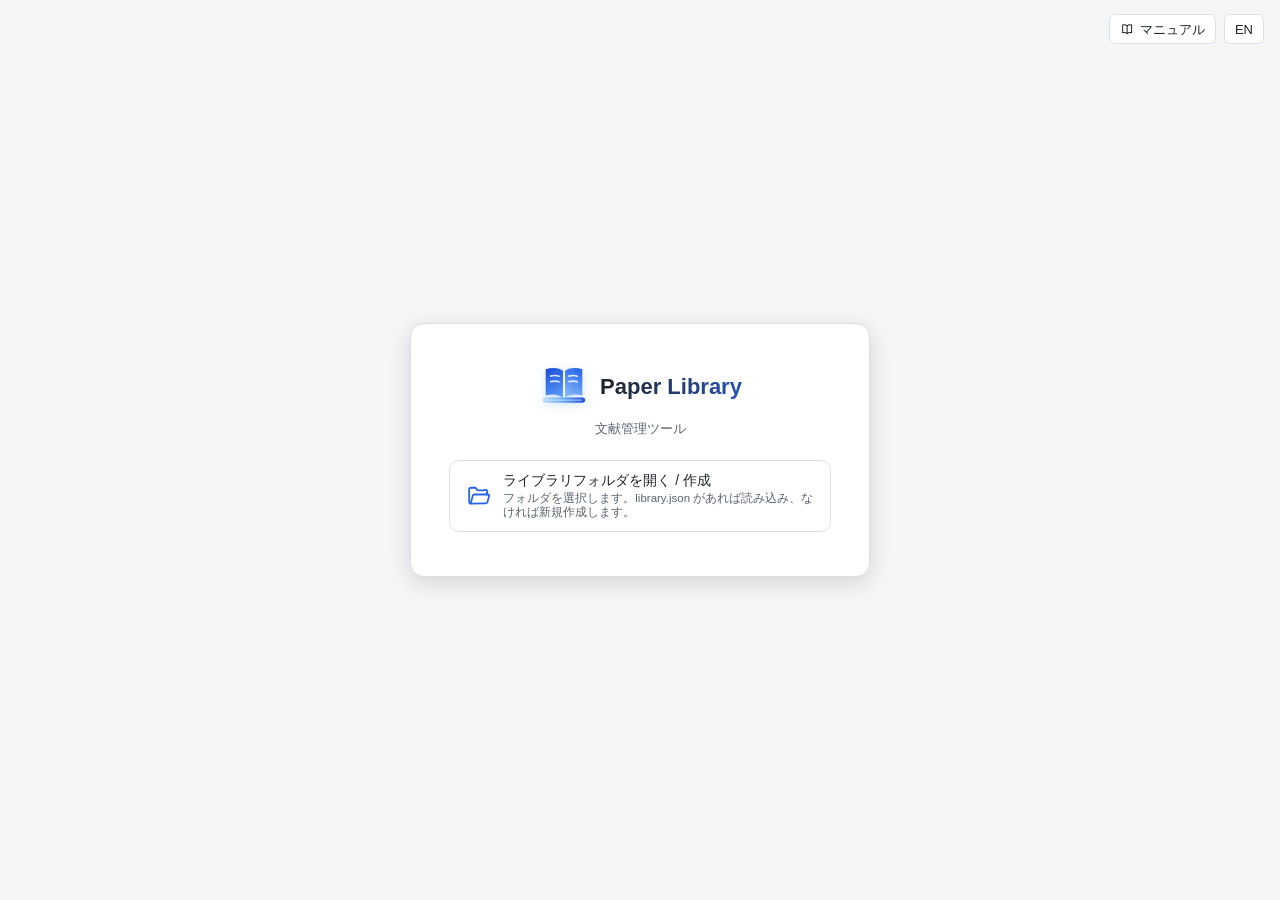
==== commit 45cf49f2: "Add files via upload" ====
--- a/index.html
+++ b/index.html
@@ -6,7 +6,7 @@
 <meta name="refshelf-app" content="1">
 <title>Paper Library — 文献管理 / Reference Manager</title>
 <link rel="icon" href="data:image/svg+xml,%3Csvg xmlns='http://www.w3.org/2000/svg' viewBox='0 0 32 32'%3E%3Cpath d='M16 8.6C13.1 6.1 8.6 5.8 4.7 7v16.4c3.9-1.2 8.4-.9 11.3 1.6z' fill='%231e40af'/%3E%3Cpath d='M16 8.6C18.9 6.1 23.4 5.8 27.3 7v16.4c-3.9-1.2-8.4-.9-11.3 1.6z' fill='%233b82f6'/%3E%3Cpath d='M16 8.6v16.6' stroke='%23fff' stroke-width='1.3' stroke-linecap='round'/%3E%3Crect x='3' y='24.5' width='26' height='3' rx='1.5' fill='%2393b4f0'/%3E%3C/svg%3E">
-<link rel="stylesheet" href="app/main.css?v=20260816r3">
+<link rel="stylesheet" href="app/main.css?v=20260824r3">
 <link rel="stylesheet" href="app/manual-experience.css?v=20260823r4">
 </head>
 <body class="brandStyle-81 advSearchStyle-07">
@@ -789,7 +789,7 @@
 <input type="file" id="fileResearcherImage" accept="image/*" style="display:none">
 
 <script src="app/worldmap.js?v=20260814r2"></script>
-  <script src="app/main.js?v=20260816r5"></script>
+  <script src="app/main.js?v=20260824r3"></script>
   <script src="app/manual-experience.js?v=20260823r9"></script>
 </body>
 </html>
--- a/app/main.css
+++ b/app/main.css
@@ -800,6 +800,8 @@
   .menu button:hover .ic{color:var(--accent)}
   .menu hr{border:none; border-top:1px solid var(--border2); margin:4px 2px}
   .menu .menuLabel{font-size:10.5px; font-weight:700; color:var(--text3); letter-spacing:.04em; padding:3px 10px 2px}
+  /* lighter sub-heading nested under a .menuLabel group (e.g. export scope within "Researchers") */
+  .menu .menuSubLabel{font-size:10px; font-weight:600; color:var(--text3); opacity:.8; padding:5px 10px 1px}
   .menu .menuCheck{
     display:flex; align-items:center; gap:7px; min-height:28px; padding:0 10px;
     font-size:12px; color:var(--text2); white-space:nowrap;
@@ -2076,6 +2078,12 @@
   #dlgDuplicates{max-width:760px; width:min(760px,94vw)}
   .dupSummary{font-size:12.5px; color:var(--text2); margin-bottom:10px}
 
+  /* import keywords-as-tags dialog */
+  #dlgImportKeywords{max-width:520px; width:min(520px,94vw)}
+  .dlgCheck{margin-bottom:10px}
+  .dlgCheck label{display:flex; align-items:center; gap:7px; font-size:12.5px; color:var(--text); cursor:pointer}
+  .importKeywordsList{font-size:12px; color:var(--text2); line-height:1.6; padding:8px 10px; background:var(--bg); border:1px solid var(--border2); border-radius:8px}
+
   /* journal name dictionary editor */
   #dlgJournalDict{width:680px; max-width:94vw}
   .dictIntro{font-size:12.5px; color:var(--text2); line-height:1.6; margin:0 0 12px}
@@ -2147,6 +2155,7 @@
   }
   .fixInlineTop{display:flex; align-items:flex-start; gap:8px}
   .fixInlineText{flex:1; min-width:0}
+  .fixInlineBtns{display:flex; gap:6px; flex:0 0 auto}
   .fixInline b{color:var(--text)}
   .fixInline .tbtn{font-size:12px; min-height:26px; padding:4px 8px}
   @media (max-width:720px){.dupCols{grid-template-columns:1fr}}
--- a/app/manual-experience.css
+++ b/app/manual-experience.css
@@ -0,0 +1,108 @@
+#dlgManual.manualScenarioMode{
+  max-width:1344px;
+  width:min(1344px,88vw);
+  max-height:90vh;
+}
+#dlgManual.manualScenarioMode #manualWrap{
+  /* The dialog footer is intentionally absent in walkthrough mode.  Its space
+     belongs to the manual and, in particular, to the virtual screen. */
+  height:min(780px,calc(90vh - 49px));
+}
+#dlgManual.manualScenarioMode #manualTabs{
+  flex:0 0 198px;
+  padding:9px 8px;
+}
+#dlgManual.manualScenarioMode #manualTabs button{
+  min-height:36px;
+}
+#dlgManual.manualScenarioMode #manualContent{
+  position:relative;
+  padding:0;
+  overflow-y:auto;
+  overflow-x:hidden;
+  background:#dfe7f2;
+}
+.manualScenarioShell{
+  display:flex;
+  flex-direction:column;
+  width:100%;
+  height:auto;
+  min-height:0;
+}
+.manualScenarioActions{
+  display:none;
+  align-items:center;
+  gap:12px;
+  min-height:82px;
+  padding:10px 14px;
+  border-bottom:1px solid var(--border2);
+  background:var(--panel);
+}
+.manualScenarioActions.show{display:flex}
+.manualScenarioGuideCopy{min-width:0;flex:1}
+.manualScenarioGuideKicker{display:block;margin-bottom:2px;color:var(--accent);font-size:11px;font-weight:700}
+.manualScenarioGuideCopy strong{display:block;color:var(--text);font-size:15px;line-height:1.3}
+.manualScenarioGuideCopy p{margin:3px 0 0;color:var(--text2);font-size:12px;line-height:1.45}
+.manualScenarioGuideActions{display:flex;align-items:center;justify-content:flex-end;gap:7px;flex:0 0 auto}
+.manualScenarioGuideActions .tbtn{height:32px}
+.manualScenarioFrame{
+  display:block;
+  width:100%;
+  height:min(600px,68vh);
+  min-height:0;
+  flex:0 0 auto;
+  border:0;
+  background:#dfe7f2;
+}
+.manualScenarioDetails{
+  flex:0 0 auto;
+  min-height:auto;
+  border-top:1px solid var(--border2);
+  background:var(--panel);
+  overflow:visible;
+}
+.manualScenarioDetailsHead{
+  display:flex;
+  align-items:flex-start;
+  gap:12px;
+  padding:12px 16px 10px;
+  border-bottom:1px solid var(--border2);
+  background:var(--panel2);
+}
+.manualScenarioDetailsHead>div{min-width:0}
+.manualScenarioDetailsHead p{margin:0 0 3px;font-size:14px;font-weight:750;color:var(--text)}
+.manualScenarioDetailsHead small{display:block;color:var(--text2);font-size:12px;line-height:1.45}
+.manualScenarioDetailsBody{
+  height:auto;
+  overflow:visible;
+  padding:14px 20px 24px;
+  color:var(--text);
+  line-height:1.7;
+}
+.manualScenarioDetailsBody h3{margin:0 0 10px;font-size:20px}
+.manualScenarioDetailsBody h4{margin:18px 0 6px;font-size:15px}
+.manualScenarioDetailsBody p{margin:8px 0}
+.manualScenarioDetailsBody ul{margin:7px 0 10px;padding-left:21px}
+.manualScenarioDetailsBody li+li{margin-top:5px}
+.manualScenarioDetailsBody .manual-fig{max-width:780px;margin:12px 0}
+.manualScenarioDetailsBody .manual-fig svg{max-width:100%;height:auto}
+.manualScenarioActions .tbtn{white-space:nowrap}
+.manualScenarioNumber{
+  display:inline-grid;
+  place-items:center;
+  flex:0 0 20px;
+  width:20px;
+  height:20px;
+  border:1px solid currentColor;
+  border-radius:6px;
+  font-size:9px;
+  font-weight:700;
+  opacity:.78;
+}
+@media(max-width:900px){
+  #dlgManual.manualScenarioMode{width:99vw}
+  #dlgManual.manualScenarioMode #manualTabs{flex-basis:174px}
+  #dlgManual.manualScenarioMode #manualTabs button{font-size:11px;padding:6px 7px}
+  .manualScenarioActions{align-items:flex-start;flex-direction:column}
+  .manualScenarioGuideActions{width:100%;justify-content:flex-start}
+}
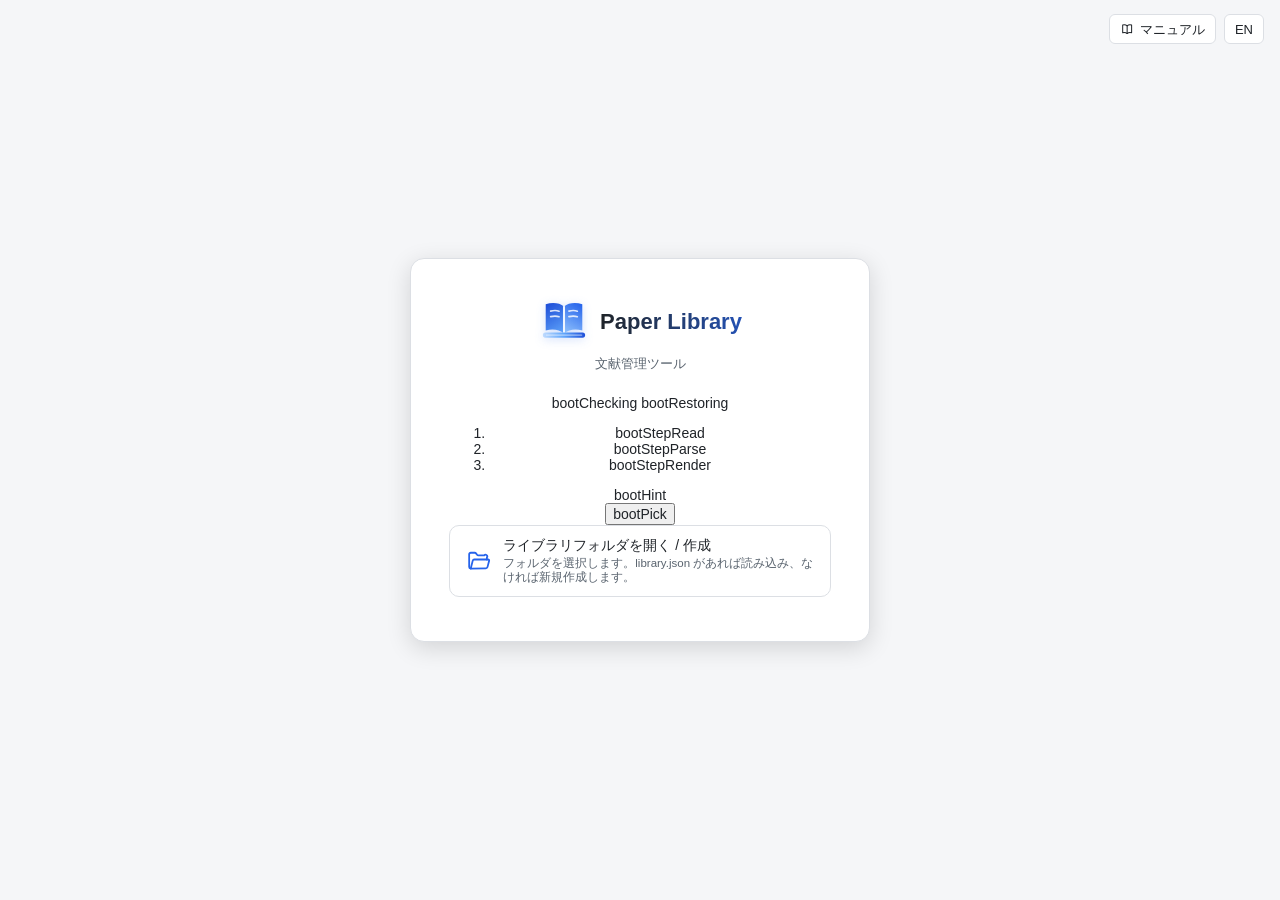
==== commit 429af686: "Add files via upload" ====
--- a/index.html
+++ b/index.html
@@ -6,8 +6,8 @@
 <meta name="refshelf-app" content="1">
 <title>Paper Library — 文献管理 / Reference Manager</title>
 <link rel="icon" href="data:image/svg+xml,%3Csvg xmlns='http://www.w3.org/2000/svg' viewBox='0 0 32 32'%3E%3Cpath d='M16 8.6C13.1 6.1 8.6 5.8 4.7 7v16.4c3.9-1.2 8.4-.9 11.3 1.6z' fill='%231e40af'/%3E%3Cpath d='M16 8.6C18.9 6.1 23.4 5.8 27.3 7v16.4c-3.9-1.2-8.4-.9-11.3 1.6z' fill='%233b82f6'/%3E%3Cpath d='M16 8.6v16.6' stroke='%23fff' stroke-width='1.3' stroke-linecap='round'/%3E%3Crect x='3' y='24.5' width='26' height='3' rx='1.5' fill='%2393b4f0'/%3E%3C/svg%3E">
-<link rel="stylesheet" href="app/main.css?v=20260824r3">
-<link rel="stylesheet" href="app/manual-experience.css?v=20260823r4">
+<link rel="stylesheet" href="app/main.css?v=20260927r1">
+<link rel="stylesheet" href="app/manual-experience.css?v=20260909r1">
 </head>
 <body class="brandStyle-81 advSearchStyle-07">
 
@@ -99,6 +99,7 @@
     <div class="sideHead" id="collectionsHead" data-drop-root="1" data-section-toggle="collections" role="button" tabindex="0">
       <span class="headLabel"><button id="btnToggleCollections" class="headToggle" data-i18n-title="collapse" title="折りたたみ"><span class="ic" data-ic="folderOpen"></span></button><span data-i18n="collections">コレクション</span></span>
       <span class="headBtns">
+        <button id="btnCollWrapNames" title="コレクション名を1行で表示" aria-label="コレクション名を1行で表示" aria-pressed="true"><span class="ic" data-ic="wrap"></span></button>
         <button id="btnCollapseAllCollections" title="すべてのフォルダを閉じる" aria-label="すべてのフォルダを閉じる"><span class="ic" data-ic="folders"></span></button>
         <button id="btnSearchColl" data-i18n-title="searchCollTip" title="コレクションを検索"><span class="ic" data-ic="search"></span></button>
         <button id="btnAddColl" data-i18n-title="newCollection" title="新規コレクション"><span class="ic" data-ic="plus"></span></button>
@@ -123,9 +124,10 @@
       <button id="tagSearchClear" data-i18n-title="clear" title="クリア"><span class="ic" data-ic="x"></span></button>
     </div>
     <div id="tagList"></div>
-    <div id="uncatFilter"></div>
+    <div id="researcherFilter"></div>
   </aside>
 
+  <div class="paneResizer" data-pane-resize="sidebar" data-i18n-title="paneResizeHint"></div>
   <main id="listPane">
     <div id="trashInfoBar" role="region" aria-live="polite">
       <span class="trashInfoMain"><span class="ic" data-ic="trash"></span><span id="trashInfoCount"></span></span>
@@ -197,7 +199,7 @@
           <button data-list-view="shelves"><span class="ic" data-ic="book"></span><span data-i18n="viewShelves">文献棚</span></button>
           <button data-list-view="kanban"><span class="ic" data-ic="kanban"></span><span data-i18n="viewKanban">カンバン</span></button>
           <button data-list-view="gallery"><span class="ic" data-ic="image"></span><span data-i18n="viewGallery">ギャラリー</span></button>
-          <button data-list-view="magazine"><span class="ic" data-ic="image"></span><span data-i18n="viewMagazine">マガジン</span></button>
+          <button data-list-view="magazine"><span class="ic" data-ic="masonry"></span><span data-i18n="viewMagazine">マガジン</span></button>
         </div>
       </div>
       <!-- 表示設定: folding / column count / image fit / corresponding-author mark / icon-only -->
@@ -221,6 +223,12 @@
             <hr>
             <label class="menuCheck"><input type="checkbox" id="cardViewCorrStar"><span data-i18n="authorMarkCorresponding">責任著者に * を表示</span></label>
           </div>
+          <div id="reviewMarkSection">
+            <hr>
+            <div class="menuLabel" data-i18n="reviewMarkLabel">レビュー論文</div>
+            <label class="menuCheck"><input type="checkbox" id="cardViewReviewMark"><span data-i18n="reviewMark">レビュー論文を色分け</span></label>
+            <label class="menuCheck menuCheckSub"><input type="checkbox" id="cardViewReviewMarkWide"><span data-i18n="reviewMarkWide">Perspective・Account も含める</span></label>
+          </div>
           <hr>
           <label class="menuCheck"><input type="checkbox" id="cardViewIconOnly"><span data-i18n="iconOnlyToggle">ボタンをアイコンのみ表示</span></label>
         </div>
@@ -228,6 +236,7 @@
       <div class="splitWrap menuwrap">
         <button class="lsbtn lsbtnMain" id="btnRefreshAll"><span class="ic" data-ic="retry"></span><span data-i18n="refreshAll">更新</span></button>
         <button class="lsbtn lsbtnCaret" id="btnRefreshAllCaret" aria-label="menu"><span class="ic" data-ic="chevron"></span></button>
+        <button class="lsbtn lsbtnCaret lsbtnCancel" id="btnRefreshCancel" type="button" hidden data-i18n-title="bulkCancel" title="中止"><span class="ic" data-ic="x"></span><span data-i18n="bulkCancel">中止</span></button>
         <div class="menu" id="menuRefreshAll" style="bottom:calc(100% + 4px); top:auto; right:0; left:auto">
           <button data-refresh-mode="auto" data-refresh-kind="all"><span class="ic" data-ic="retry"></span><span data-i18n="refreshModeAutoAll">すべて更新（表示中の全件）</span></button>
           <button data-refresh-mode="pick" data-refresh-kind="all"><span class="ic" data-ic="check"></span><span data-i18n="refreshModePick">文献を選択して更新</span></button>
@@ -236,6 +245,7 @@
           <button data-refresh-mode="auto" data-refresh-kind="cited"><span class="ic" data-ic="citations"></span><span data-i18n="refreshCited">被引用数を更新</span></button>
           <button data-refresh-mode="auto" data-refresh-kind="corresponding"><span class="ic" data-ic="users"></span><span data-i18n="refreshCorresponding">責任著者を更新</span></button>
           <button data-refresh-mode="auto" data-refresh-kind="category"><span class="ic" data-ic="tag"></span><span data-i18n="refreshCategory">種類を更新</span></button>
+          <button data-refresh-mode="auto" data-refresh-kind="pages"><span class="ic" data-ic="file"></span><span data-i18n="refreshPages">ページを補完</span></button>
         </div>
       </div>
       <div class="menuwrap">
@@ -280,6 +290,7 @@
     </div>
   </main>
 
+  <div class="paneResizer" data-pane-resize="detail" data-i18n-title="paneResizeHint"></div>
   <section id="detail"><div class="noselect" data-i18n="noSelect">文献を選択してください</div></section>
 </div>
 
@@ -303,6 +314,20 @@
   <div class="dlgFoot">
     <button class="tbtn" data-close data-i18n="cancel">キャンセル</button>
     <button class="tbtn primary" id="btnFetchId" data-i18n="fetchAdd">検索</button>
+  </div>
+</dialog>
+
+<!-- ============ attachment role dialog ============ -->
+<dialog id="dlgAttachRoles">
+  <div class="dlgHead"><span data-i18n="attRoleDlgTitle">PDF の役割を選ぶ</span><button data-close><span class="ic" data-ic="x"></span></button></div>
+  <div class="dlgBody">
+    <div class="hint" data-i18n="attRoleDlgHint">どれが本文（原著）で、どれが SI（Supporting Information）かを選んでください。ファイル名は 本文＝&lt;引用キー&gt;.pdf、SI＝&lt;引用キー&gt;_SI.pdf になります。</div>
+    <div class="hint attRoleTakenHint" id="attRoleTakenHint" hidden></div>
+    <div id="attRoleList"></div>
+  </div>
+  <div class="dlgFoot">
+    <button class="tbtn" data-close data-i18n="cancel">キャンセル</button>
+    <button class="tbtn primary" id="btnAttRoleSave" data-i18n="save">保存</button>
   </div>
 </dialog>
 
@@ -434,6 +459,7 @@
     </div>
     <div class="dictBar">
       <span class="dictCount" id="dictCount"></span>
+      <button class="tbtn" id="dictUnmapped" type="button" aria-pressed="false">未登録</button>
       <input id="dictSearch" type="text" data-i18n-ph="journalDictBuiltinPh" placeholder="辞書を検索" autocomplete="off" spellcheck="false">
     </div>
     <div id="dictList" class="dictTable"></div>
@@ -679,37 +705,26 @@
 <dialog id="dlgAdvancedSearch">
   <div class="dlgHead"><span data-i18n="advancedSearch">詳細検索</span><button data-close><span class="ic" data-ic="x"></span></button></div>
   <div class="dlgBody">
-    <div class="fRow">
-      <label data-i18n="searchTerms">検索語</label>
-      <input type="text" id="advTerms" placeholder="catalyst oxygen">
-    </div>
-    <div class="advGrid">
-      <div class="fRow">
-        <label data-i18n="searchMode">条件</label>
-        <select id="advMode">
-          <option value="and">AND</option>
-          <option value="or">OR</option>
-        </select>
-      </div>
-      <div class="fRow">
-        <label data-i18n="searchField">対象</label>
-        <select id="advField">
-          <option value="all" data-i18n="fieldAll">すべて</option>
-          <option value="title" data-i18n="title">タイトル</option>
-          <option value="authors" data-i18n="colAuthors">著者</option>
-          <option value="journal" data-i18n="colJournal">出版物</option>
-          <option value="notes" data-i18n="notes">メモ</option>
-        </select>
-      </div>
+    <div class="fRow advCondHead">
+      <label data-i18n="searchConditions">条件</label>
+      <select id="advMode" class="advModeSel">
+        <option value="and">AND</option>
+        <option value="or">OR</option>
+      </select>
+    </div>
+    <div id="advRows"></div>
+    <button type="button" class="advAddRow" id="btnAdvAddRow"><span class="ic" data-ic="plus"></span><span data-i18n="advAddCondition">条件を追加</span></button>
+    <div class="advGrid advYearGrid">
       <div class="fRow">
         <label data-i18n="yearFrom">年（開始）</label>
-        <input type="text" id="advYearFrom">
+        <input type="text" id="advYearFrom" inputmode="numeric">
       </div>
       <div class="fRow">
         <label data-i18n="yearTo">年（終了）</label>
-        <input type="text" id="advYearTo">
-      </div>
-    </div>
+        <input type="text" id="advYearTo" inputmode="numeric">
+      </div>
+    </div>
+    <p class="advHint" data-i18n="advHint">入力した語はそのまま一続きで照合します（複数語を入れるとフレーズ検索になります）。大文字小文字とアクセント記号は区別しません。</p>
   </div>
   <div class="dlgFoot">
     <button class="tbtn" id="btnAdvClear" data-i18n="clear">クリア</button>
@@ -730,9 +745,24 @@
     <button class="tbtn" id="startManual"><span class="ic" data-ic="book"></span><span data-i18n="manual">マニュアル</span></button>
     <button class="tbtn" id="startLang">EN</button>
   </div>
-  <div id="startCard">
+  <div id="startCard" data-boot="idle">
     <h1><span data-logo></span><span class="brandText">Paper Library</span></h1>
     <div class="sub" data-i18n="startSub">文献管理ツール</div>
+    <div id="startBoot" aria-live="polite">
+      <div class="bootHead">
+        <span class="bootSpin" aria-hidden="true"></span>
+        <span class="bootTitle forChecking" data-i18n="bootChecking">前回のライブラリを確認中…</span>
+        <span class="bootTitle forRestoring" data-i18n="bootRestoring">前回のライブラリを開いています</span>
+      </div>
+      <div class="bootPath" id="bootPath"></div>
+      <ol class="bootSteps" id="bootSteps">
+        <li data-boot-step="read"><span class="bootDot"></span><span data-i18n="bootStepRead">library.json を読み込み中</span></li>
+        <li data-boot-step="parse"><span class="bootDot"></span><span data-i18n="bootStepParse">データを確認中</span></li>
+        <li data-boot-step="render"><span class="bootDot"></span><span data-i18n="bootStepRender">画面を準備中</span></li>
+      </ol>
+      <div class="bootHint" data-i18n="bootHint">大きなライブラリでは数秒かかることがあります。</div>
+      <button class="linkbtn" id="btnBootPick" data-i18n="bootPick">別のフォルダを選ぶ</button>
+    </div>
     <button class="bigbtn" id="btnOpenFolder">
       <span class="ic" data-ic="folderOpen"></span>
       <span class="bd"><span data-i18n="openFolder">ライブラリフォルダを開く / 作成</span>
@@ -770,7 +800,29 @@
   </div>
 </dialog>
 
+<!-- ============ image viewer (lightbox) ============ -->
+<dialog id="dlgImageViewer">
+  <div class="dlgHead imgViewHead">
+    <span class="imgViewTitle" id="imgViewTitle"></span>
+    <div class="imgViewTools">
+      <button type="button" class="imgViewBtn" data-img-view="out" data-i18n-title="zoomOut" title="縮小"><span class="ic" data-ic="zoomOut"></span></button>
+      <span class="imgViewPct" id="imgViewPct">100%</span>
+      <button type="button" class="imgViewBtn" data-img-view="in" data-i18n-title="zoomIn" title="拡大"><span class="ic" data-ic="zoom"></span></button>
+      <button type="button" class="imgViewBtn" data-img-view="reset" data-i18n-title="zoomReset" title="全体表示に戻す"><span class="ic" data-ic="zoomReset"></span></button>
+      <button type="button" class="imgViewBtn" data-img-view="newtab" data-i18n-title="imageOpenNew" title="別タブで開く"><span class="ic" data-ic="arrowUpRight"></span></button>
+      <button type="button" class="imgViewBtn" data-close data-i18n-title="close" title="閉じる"><span class="ic" data-ic="x"></span></button>
+    </div>
+  </div>
+  <div class="imgViewStage" id="imgViewStage"><img id="imgViewImg" alt=""></div>
+  <div class="imgViewHint" data-i18n="imageViewerHint">ホイールで拡大縮小・ドラッグで移動・ダブルクリックで切替</div>
+</dialog>
+
 <div id="toast"></div>
+<!-- Extension-import progress. Non-modal on purpose: the import no longer blocks
+     the page, so this says what is happening without taking the UI away. -->
+<div id="importStatus" hidden role="status" aria-live="polite">
+  <span class="importSpinner" aria-hidden="true"></span><span class="importStatusText"></span>
+</div>
 <div class="miniPop" id="colFilterPop"></div>
 <div class="miniPop" id="authorDisplayPop"></div>
 <div class="miniPop" id="colTextStylePop"></div>
@@ -779,17 +831,20 @@
 <div class="miniPop" id="mapAlertsPop"></div>
 <div class="miniPop" id="researcherColFilterPop"></div>
 <div class="miniPop" id="researcherNameDisplayPop"></div>
+<div class="miniPop collectionScopePop" id="collScopePop"></div>
 <div class="miniPop" id="collColorPop"></div>
 <div class="miniPop" id="tagColorPop"></div>
+<div id="detailTooltip" role="tooltip" hidden></div>
 <input type="file" id="fileImport" style="display:none">
 <input type="file" id="fileResearcherImport" accept=".json,.csv,application/json,text/csv,text/plain" style="display:none">
 <input type="file" id="fileResearcherAiImport" accept=".json,application/json,text/plain" style="display:none">
 <input type="file" id="filePdf" accept=".pdf,application/pdf" style="display:none" multiple>
 <input type="file" id="fileImage" accept="image/*" style="display:none">
+<input type="file" id="fileNoteImage" accept="image/*" style="display:none" multiple>
 <input type="file" id="fileResearcherImage" accept="image/*" style="display:none">
 
 <script src="app/worldmap.js?v=20260814r2"></script>
-  <script src="app/main.js?v=20260824r3"></script>
-  <script src="app/manual-experience.js?v=20260823r9"></script>
+  <script src="app/main.js?v=20260927r4"></script>
+  <script src="app/manual-experience.js?v=20260909r1"></script>
 </body>
 </html>
--- a/app/main.css
+++ b/app/main.css
@@ -3145,15 +3145,22 @@
   body.brandStyle-84 #toolbar .appname:hover .brandLogoLine{animation:plPageLineGlint 1.08s ease-in-out infinite}
   body.brandStyle-84 #toolbar .appname:hover .brandText{transform:translateX(.55px); letter-spacing:.012em}
 
-  /* --- responsive toolbar: keep Paper Library visible --- */
+  /* --- responsive toolbar: shared foundation ---
+     .addWrap/.searchWrap themselves no longer size here; that ladder used to be
+     duplicated across four independently-numbered rewrites (v1, v1.1, v1.2,
+     v1.3) with mismatched breakpoints, which let one box collapse before the
+     other depending on window width. It now lives in one place, the "add/search
+     width + collapse ladder" block below. This block only keeps the foundation
+     (app name never shrinks, utility buttons stay icon-sized, etc.) that those
+     versions each redeclared identically. */
   #toolbar{
-    min-width:0;
+    flex-wrap:nowrap;
+    overflow:hidden;
+    gap:8px;
   }
   #toolbar .appname{
     flex:0 0 auto;
     min-width:max-content;
-    max-width:none;
-    overflow:visible;
   }
   #toolbar .appname .brandText{
     display:inline-block;
@@ -3161,18 +3168,12 @@
     white-space:nowrap;
   }
   #toolbar .menuwrap{
-    flex:0 1 auto;
     min-width:0;
   }
-  #toolbar .addWrap{
-    width:clamp(190px, 21vw, 300px);
-    flex:0 1 300px;
-  }
-  .searchWrap{
-    width:clamp(210px, 25vw, 340px);
-    flex:0 1 340px;
-  }
-  .searchAdvBtn{
+  #toolbar .spacer{
+    min-width:0;
+  }
+  #btnExport, #btnManual, #btnTheme, #btnLang, .searchAdvBtn, .addMenuCaret, .addGoBtn{
     flex:0 0 auto;
   }
   .libraryStatusBtn{
@@ -3182,375 +3183,6 @@
   .libraryStatusBtn span{
     overflow:hidden;
     text-overflow:ellipsis;
-  }
-  #btnManual, #btnTheme, #btnLang{
-    flex:0 0 auto;
-  }
-  @media (max-width: 1280px){
-    #toolbar{gap:6px; padding-left:10px; padding-right:10px;}
-    #toolbar .addWrap{width:clamp(170px, 19vw, 260px); flex-basis:260px;}
-    .searchWrap{width:clamp(180px, 22vw, 300px); flex-basis:300px;}
-    .searchAdvBtn span[data-i18n="advancedSearch"]{display:none;}
-    .searchAdvBtn{padding:0 8px;}
-    .libraryStatusBtn{max-width:165px;}
-  }
-  @media (max-width: 1100px){
-    #toolbar .addWrap{width:clamp(150px, 18vw, 230px); flex-basis:230px;}
-    .searchWrap{width:clamp(160px, 20vw, 260px); flex-basis:260px;}
-    #btnManual span[data-i18n="manual"]{display:none;}
-    #btnManual{padding:0 8px;}
-    .libraryStatusBtn{max-width:135px;}
-  }
-  @media (max-width: 960px){
-    #toolbar .appname{font-size:14px;}
-    #toolbar .logo{width:22px; height:22px;}
-    #toolbar .addWrap{flex-basis:190px; width:190px;}
-    .searchWrap{flex-basis:220px; width:220px;}
-    #btnTheme .ic{margin-right:0;}
-    #themeLabel{display:none;}
-    #btnTheme{padding:0 8px;}
-    .libraryStatusBtn{display:none;}
-  }
-
-
-  /* --- responsive toolbar v1.1: collapse secondary text before layout breaks --- */
-  #toolbar{
-    flex-wrap:nowrap;
-    overflow:hidden;
-  }
-  #toolbar .appname{
-    position:relative;
-    z-index:2;
-  }
-  #toolbar .spacer{
-    min-width:0;
-  }
-  #btnExport, #btnManual, #btnTheme, #btnLang, .searchAdvBtn, .addMenuCaret, .addGoBtn{
-    flex:0 0 auto;
-  }
-  @media (max-width: 1360px){
-    #toolbar{gap:5px; padding-left:8px; padding-right:8px;}
-    #toolbar .addWrap{width:clamp(150px, 17vw, 230px); flex-basis:230px;}
-    .searchWrap{width:clamp(150px, 19vw, 250px); flex-basis:250px;}
-    .searchAdvBtn span[data-i18n="advancedSearch"]{display:none;}
-    .searchAdvBtn{padding:0 8px; min-width:32px; justify-content:center;}
-    #btnManual span[data-i18n="manual"]{display:none;}
-    #btnManual{padding:0 8px; min-width:32px; justify-content:center;}
-    .libraryStatusBtn span[data-i18n="changeFolder"]{display:none;}
-    .libraryStatusBtn{max-width:128px; padding:0 8px;}
-  }
-  @media (max-width: 1180px){
-    #toolbar .ver{display:none;}
-    #toolbar .addWrap{width:clamp(124px, 15vw, 180px); flex-basis:180px;}
-    .searchWrap{width:clamp(126px, 17vw, 210px); flex-basis:210px;}
-    #btnExport span[data-i18n="export"],
-    #themeLabel{display:none;}
-    #btnExport, #btnTheme{padding:0 8px; min-width:32px; justify-content:center;}
-    #btnExport .ic[data-ic="chevron"]{display:none;}
-    #btnAddGo{font-size:0; width:34px; padding:0; display:inline-flex; align-items:center; justify-content:center;}
-    #btnAddGo::before{content:'+'; font-size:16px; line-height:1; font-weight:700;}
-    #addBox, #searchBox{font-size:12.5px;}
-    #addBox::placeholder, #searchBox::placeholder{color:transparent;}
-    .libraryStatusBtn{display:none;}
-  }
-  @media (max-width: 980px){
-    #toolbar .appname{font-size:14px; min-width:max-content;}
-    #toolbar .logo{width:22px; height:22px;}
-    #toolbar .addWrap{width:112px; flex-basis:112px;}
-    .searchWrap{width:126px; flex-basis:126px;}
-    .addMenuCaret{width:32px; padding:0; display:inline-flex; justify-content:center;}
-    #btnLang{padding:0 8px; min-width:32px;}
-  }
-  @media (max-width: 840px){
-    #toolbar{overflow-x:auto; scrollbar-width:none;}
-    #toolbar::-webkit-scrollbar{display:none;}
-    #toolbar .appname{
-      position:sticky;
-      left:0;
-      background:var(--panel);
-      padding-right:8px;
-      box-shadow:8px 0 12px color-mix(in srgb, var(--panel) 88%, transparent);
-    }
-    #toolbar .addWrap{width:44px; flex:0 0 44px; justify-content:center; overflow:hidden;}
-    #toolbar .addWrap .addBoxIcon{margin:0; color:var(--accent);}
-    #addBox, #btnAddGo{display:none;}
-    .addMenuCaret{border-left:0; width:24px; min-width:24px;}
-    .searchWrap{width:44px; flex:0 0 44px; justify-content:center;}
-    .searchWrap .searchBoxIcon{display:none;}
-    #searchBox{display:none;}
-    .searchAdvBtn{border-left:0; width:42px; padding:0;}
-  }
-
-
-  /* --- responsive toolbar v1.2: more gradual iconization --- */
-  #toolbar{flex-wrap:nowrap; overflow:hidden; gap:8px;}
-  #toolbar .appname{flex:0 0 auto; min-width:max-content;}
-  #toolbar .spacer{min-width:0;}
-  #toolbar .addWrap{width:clamp(180px, 20vw, 300px); flex:0 1 300px;}
-  .searchWrap{width:clamp(190px, 23vw, 330px); flex:0 1 330px;}
-  #btnExport, #btnManual, #btnTheme, #btnLang, .searchAdvBtn, .addMenuCaret, .addGoBtn{flex:0 0 auto;}
-
-  @media (max-width: 1500px){
-    #toolbar{gap:7px; padding-left:10px; padding-right:10px;}
-    #toolbar .addWrap{width:clamp(170px, 18vw, 280px); flex-basis:280px;}
-    .searchWrap{width:clamp(180px, 21vw, 305px); flex-basis:305px;}
-  }
-  @media (max-width: 1420px){
-    #toolbar{gap:6px;}
-    #toolbar .addWrap{width:clamp(158px, 17vw, 250px); flex-basis:250px;}
-    .searchWrap{width:clamp(165px, 20vw, 275px); flex-basis:275px;}
-    .libraryStatusBtn span[data-i18n="changeFolder"]{display:none;}
-    .libraryStatusBtn{max-width:150px; padding:0 9px;}
-    .searchAdvBtn span[data-i18n="advancedSearch"],
-    #btnManual span[data-i18n="manual"],
-    #btnExport span[data-i18n="export"],
-    #themeLabel{display:inline !important;}
-  }
-  @media (max-width: 1340px){
-    #toolbar .addWrap{width:clamp(146px, 16vw, 222px); flex-basis:222px;}
-    .searchWrap{width:clamp(152px, 18vw, 245px); flex-basis:245px;}
-    #btnManual span[data-i18n="manual"]{display:none !important;}
-    #btnManual{padding:0 8px; min-width:34px; justify-content:center;}
-    .searchAdvBtn span[data-i18n="advancedSearch"],
-    #btnExport span[data-i18n="export"],
-    #themeLabel{display:inline !important;}
-  }
-  @media (max-width: 1260px){
-    #toolbar .addWrap{width:clamp(134px, 15vw, 200px); flex-basis:200px;}
-    .searchWrap{width:clamp(142px, 17vw, 220px); flex-basis:220px;}
-    .searchAdvBtn span[data-i18n="advancedSearch"]{display:none !important;}
-    .searchAdvBtn{padding:0 8px; min-width:34px; justify-content:center;}
-    #btnExport span[data-i18n="export"],
-    #themeLabel{display:inline !important;}
-  }
-  @media (max-width: 1180px){
-    #toolbar .ver{display:inline-flex !important;}
-    #toolbar .addWrap{width:clamp(124px, 14vw, 180px); flex-basis:180px;}
-    .searchWrap{width:clamp(130px, 16vw, 200px); flex-basis:200px;}
-    #btnExport span[data-i18n="export"]{display:none !important;}
-    #btnExport{padding:0 8px; min-width:34px; justify-content:center;}
-    #btnExport .ic[data-ic="chevron"]{display:inline-flex !important;}
-    #themeLabel{display:inline !important;}
-    #btnAddGo{font-size:13px; width:auto; padding:0 10px;}
-    #btnAddGo::before{content:none !important;}
-    #addBox, #searchBox{display:block !important; font-size:12.5px;}
-    #addBox::placeholder, #searchBox::placeholder{color:var(--text3) !important;}
-  }
-  @media (max-width: 1100px){
-    #toolbar .ver{display:none !important;}
-    #toolbar .addWrap{width:clamp(118px, 13vw, 160px); flex-basis:160px;}
-    .searchWrap{width:clamp(122px, 15vw, 180px); flex-basis:180px;}
-    #themeLabel{display:none !important;}
-    #btnTheme{padding:0 8px; min-width:34px; justify-content:center;}
-  }
-  @media (max-width: 1020px){
-    #toolbar .appname{font-size:14px;}
-    #toolbar .logo{width:22px; height:22px;}
-    #toolbar .addWrap{width:132px; flex:0 1 132px;}
-    .searchWrap{width:142px; flex:0 1 142px;}
-    #btnAddGo{font-size:0; width:34px; padding:0; display:inline-flex; align-items:center; justify-content:center;}
-    #btnAddGo::before{content:'+' !important; font-size:16px; line-height:1; font-weight:700;}
-    #addBox::placeholder, #searchBox::placeholder{color:transparent !important;}
-    .libraryStatusBtn{max-width:112px; display:inline-flex !important;}
-  }
-  @media (max-width: 930px){
-    #toolbar{gap:5px;}
-    #toolbar .addWrap{width:118px; flex-basis:118px;}
-    .searchWrap{width:126px; flex-basis:126px;}
-    .libraryStatusBtn{display:none !important;}
-    .addMenuCaret{width:32px; padding:0; display:inline-flex; justify-content:center;}
-    #btnLang{padding:0 8px; min-width:34px;}
-  }
-  @media (max-width: 840px){
-    #toolbar{overflow:hidden; scrollbar-width:auto;}
-    #toolbar .appname{position:relative; left:auto; background:transparent; box-shadow:none; padding-right:8px;}
-    #toolbar .addWrap{width:104px; flex:0 1 104px; justify-content:flex-start; overflow:hidden;}
-    #toolbar .addWrap .addBoxIcon{margin:0 2px 0 0; color:var(--text2);}
-    #addBox, #btnAddGo{display:block !important;}
-    .addMenuCaret{border-left:1px solid var(--border); width:28px; min-width:28px;}
-    .searchWrap{width:110px; flex:0 1 110px; justify-content:flex-start;}
-    .searchWrap .searchBoxIcon{display:inline-flex;}
-    #searchBox{display:block !important;}
-    .searchAdvBtn{border-left:1px solid var(--border); width:36px; padding:0;}
-  }
-  @media (max-width: 760px){
-    #toolbar{overflow-x:auto; scrollbar-width:none;}
-    #toolbar::-webkit-scrollbar{display:none;}
-    #toolbar .appname{position:sticky; left:0; z-index:3; background:var(--panel); box-shadow:8px 0 12px color-mix(in srgb, var(--panel) 88%, transparent);}
-    #toolbar .addWrap{width:44px; flex:0 0 44px; justify-content:center;}
-    #toolbar .addWrap .addBoxIcon{margin:0; color:var(--accent);}
-    #addBox, #btnAddGo{display:none !important;}
-    .addMenuCaret{border-left:0; width:24px; min-width:24px;}
-    .searchWrap{width:44px; flex:0 0 44px; justify-content:center;}
-    #searchBox{display:none !important;}
-    .searchAdvBtn{border-left:0; width:42px; padding:0;}
-  }
-
-
-  /* --- responsive toolbar v1.3: one-step-at-a-time collapse --- */
-  #toolbar{
-    flex-wrap:nowrap;
-    overflow:hidden;
-    gap:8px;
-  }
-  #toolbar .appname{
-    flex:0 0 auto;
-    min-width:max-content;
-  }
-  #toolbar .spacer{min-width:0;}
-  #toolbar .addWrap{
-    width:clamp(180px, 20vw, 300px);
-    flex:0 1 300px;
-  }
-  .searchWrap{
-    width:clamp(190px, 23vw, 330px);
-    flex:0 1 330px;
-  }
-  #btnExport, #btnManual, #btnTheme, #btnLang, .searchAdvBtn, .addMenuCaret, .addGoBtn{
-    flex:0 0 auto;
-  }
-  #btnManual span[data-i18n="manual"],
-  .searchAdvBtn span[data-i18n="advancedSearch"],
-  #btnExport span[data-i18n="export"],
-  #themeLabel,
-  .libraryStatusBtn span[data-i18n="changeFolder"]{
-    display:inline !important;
-  }
-  #toolbar .ver{display:inline-flex !important;}
-  .libraryStatusBtn{display:inline-flex !important; max-width:190px;}
-  #btnAddGo{
-    font-size:13px;
-    width:auto;
-    min-width:34px;
-    padding:0 10px;
-  }
-  #btnAddGo::before{content:none !important;}
-  #addBox, #searchBox{
-    display:block !important;
-    font-size:13px;
-  }
-  #addBox::placeholder, #searchBox::placeholder{color:var(--text3) !important;}
-  .addMenuCaret{border-left:1px solid var(--border); width:34px; min-width:34px;}
-  .searchAdvBtn{border-left:1px solid var(--border); width:auto; min-width:34px; padding:0 10px;}
-
-  /* 1: shrink only */
-  @media (max-width: 1520px){
-    #toolbar{gap:7px; padding-left:10px; padding-right:10px;}
-    #toolbar .addWrap{width:clamp(168px, 18vw, 275px); flex-basis:275px;}
-    .searchWrap{width:clamp(176px, 21vw, 300px); flex-basis:300px;}
-  }
-  /* 2: folder status label shortens */
-  @media (max-width: 1460px){
-    #toolbar{gap:6px;}
-    #toolbar .addWrap{width:clamp(158px, 17vw, 252px); flex-basis:252px;}
-    .searchWrap{width:clamp(166px, 20vw, 278px); flex-basis:278px;}
-    .libraryStatusBtn span[data-i18n="changeFolder"]{display:none !important;}
-    .libraryStatusBtn{max-width:150px; padding:0 9px;}
-  }
-  /* 3: Manual -> icon only */
-  @media (max-width: 1400px){
-    #toolbar .addWrap{width:clamp(150px, 16vw, 232px); flex-basis:232px;}
-    .searchWrap{width:clamp(156px, 19vw, 258px); flex-basis:258px;}
-    #btnManual span[data-i18n="manual"]{display:none !important;}
-    #btnManual{padding:0 8px; min-width:34px; justify-content:center;}
-  }
-  /* 4: Advanced search -> icon only */
-  @media (max-width: 1340px){
-    #toolbar .addWrap{width:clamp(142px, 15vw, 214px); flex-basis:214px;}
-    .searchWrap{width:clamp(148px, 18vw, 238px); flex-basis:238px;}
-    .searchAdvBtn span[data-i18n="advancedSearch"]{display:none !important;}
-    .searchAdvBtn{padding:0 8px; min-width:34px; justify-content:center;}
-  }
-  /* 5: Export -> icon only */
-  @media (max-width: 1280px){
-    #toolbar .addWrap{width:clamp(134px, 14vw, 196px); flex-basis:196px;}
-    .searchWrap{width:clamp(140px, 17vw, 218px); flex-basis:218px;}
-    #btnExport span[data-i18n="export"]{display:none !important;}
-    #btnExport{padding:0 8px; min-width:34px; justify-content:center;}
-    #btnExport .ic[data-ic="chevron"]{display:inline-flex !important;}
-  }
-  /* 5.5: save state -> dot only; avoids crowded mixed Japanese/path text */
-  @media (max-width: 1250px){
-    #saveDot{font-size:0; gap:0;}
-    #saveDot::before{margin-right:0;}
-    .libraryStatusBtn{max-width:96px; padding:0 8px;}
-    #libName{max-width:62px;}
-  }
-  /* 5.8: library path -> folder icon only before it becomes clipped */
-  @media (max-width: 1125px){
-    #libName{max-width:18px;}
-    #libName .libNameText{display:none !important;}
-    .libraryStatusBtn{max-width:46px; min-width:34px; justify-content:center; gap:5px;}
-  }
-
-  /* 6: Dark -> icon only */
-  @media (max-width: 1220px){
-    #toolbar .addWrap{width:clamp(126px, 13vw, 178px); flex-basis:178px;}
-    .searchWrap{width:clamp(132px, 16vw, 198px); flex-basis:198px;}
-    #themeLabel{display:none !important;}
-    #btnTheme{padding:0 8px; min-width:34px; justify-content:center;}
-  }
-  /* 7: Add button -> + only */
-  @media (max-width: 1160px){
-    #toolbar .addWrap{width:clamp(118px, 12vw, 160px); flex-basis:160px;}
-    .searchWrap{width:clamp(124px, 15vw, 180px); flex-basis:180px;}
-    #btnAddGo{
-      font-size:0;
-      width:34px;
-      padding:0;
-      display:inline-flex;
-      align-items:center;
-      justify-content:center;
-    }
-    #btnAddGo::before{content:'+' !important; font-size:16px; line-height:1; font-weight:700;}
-  }
-  /* 8: version badge hides */
-  @media (max-width: 1100px){
-    #toolbar .ver{display:none !important;}
-    #toolbar .addWrap{width:clamp(112px, 12vw, 148px); flex-basis:148px;}
-    .searchWrap{width:clamp(118px, 14vw, 166px); flex-basis:166px;}
-  }
-  /* 9: library status hides */
-  @media (max-width: 1040px){
-    #toolbar .appname{font-size:14px;}
-    #toolbar .logo{width:22px; height:22px;}
-    #toolbar .addWrap{width:132px; flex:0 1 132px;}
-    .searchWrap{width:146px; flex:0 1 146px;}
-    .libraryStatusBtn{display:none !important;}
-  }
-  /* 10: placeholders hide */
-  @media (max-width: 980px){
-    #toolbar{gap:5px;}
-    #toolbar .addWrap{width:122px; flex-basis:122px;}
-    .searchWrap{width:132px; flex-basis:132px;}
-    #addBox::placeholder, #searchBox::placeholder{color:transparent !important;}
-    .addMenuCaret{width:30px; min-width:30px; padding:0; display:inline-flex; justify-content:center;}
-    #btnLang{padding:0 8px; min-width:34px;}
-  }
-  /* 11: DOI input -> add icon group only */
-  @media (max-width: 900px){
-    #toolbar .addWrap{width:46px; flex:0 0 46px; justify-content:center; overflow:hidden;}
-    #toolbar .addWrap .addBoxIcon{margin:0; color:var(--accent);}
-    #addBox, #btnAddGo{display:none !important;}
-    .addMenuCaret{border-left:0; width:24px; min-width:24px;}
-    .searchWrap{width:120px; flex:0 1 120px;}
-    #searchBox{display:block !important;}
-  }
-  /* 12: search box -> search icon only */
-  @media (max-width: 820px){
-    #toolbar{overflow-x:auto; scrollbar-width:none;}
-    #toolbar::-webkit-scrollbar{display:none;}
-    #toolbar .appname{
-      position:sticky;
-      left:0;
-      z-index:3;
-      background:var(--panel);
-      box-shadow:8px 0 12px color-mix(in srgb, var(--panel) 88%, transparent);
-      padding-right:8px;
-    }
-    .searchWrap{width:44px; flex:0 0 44px; justify-content:center;}
-    #searchBox{display:none !important;}
-    .searchAdvBtn{border-left:0; width:42px; padding:0;}
   }
 
 
@@ -3736,7 +3368,10 @@
 
 
 
-  /* --- toolbar v2.9: match search/add widths and faster placeholder reveal --- */
+  /* --- toolbar: add/search width + collapse ladder ---
+     Single ladder for .addWrap/.searchWrap width and the labels/badges that
+     free up room for them, so the two boxes always shrink in step instead of
+     one collapsing to icon-only while the other is still full width. */
   #toolbar .addWrap,
   #toolbar .searchWrap{
     width:clamp(220px, 24vw, 340px) !important;
@@ -3784,6 +3419,7 @@
     }
   }
   @media (max-width: 1520px){
+    #toolbar{gap:7px; padding-left:10px; padding-right:10px;}
     #toolbar .addWrap,
     #toolbar .searchWrap{
       width:clamp(200px, 22vw, 310px) !important;
@@ -3796,6 +3432,9 @@
       width:clamp(180px, 20vw, 280px) !important;
       flex-basis:280px !important;
     }
+    #btnManual span[data-i18n="manual"]{display:none !important;}
+    #btnManual{padding:0 8px; min-width:34px; justify-content:center;}
+    .libraryStatusBtn span[data-i18n="changeFolder"]{display:none !important;}
   }
   @media (max-width: 1280px){
     #toolbar .addWrap,
@@ -3803,6 +3442,11 @@
       width:clamp(160px, 18vw, 240px) !important;
       flex-basis:240px !important;
     }
+    .searchAdvBtn span[data-i18n="advancedSearch"]{display:none !important;}
+    .searchAdvBtn{padding:0 8px; min-width:34px; justify-content:center;}
+    #btnExport span[data-i18n="export"]{display:none !important;}
+    #btnExport{padding:0 8px; min-width:34px; justify-content:center;}
+    #btnExport .ic[data-ic="chevron"]{display:inline-flex !important;}
   }
   @media (max-width: 1160px){
     #toolbar .addWrap,
@@ -3810,6 +3454,9 @@
       width:clamp(140px, 16vw, 200px) !important;
       flex-basis:200px !important;
     }
+    #themeLabel{display:none !important;}
+    #btnTheme{padding:0 8px; min-width:34px; justify-content:center;}
+    #toolbar .ver{display:none !important;}
   }
   @media (max-width: 1040px){
     #toolbar .addWrap,
@@ -3817,6 +3464,9 @@
       width:150px !important;
       flex:0 1 150px !important;
     }
+    #toolbar .appname{font-size:14px;}
+    #toolbar .logo{width:22px; height:22px;}
+    .libraryStatusBtn{display:none !important;}
   }
   @media (max-width: 980px){
     #toolbar .addWrap,
@@ -3831,6 +3481,8 @@
       flex:0 0 46px !important;
       min-width:46px;
     }
+    #toolbar .addWrap .addBoxIcon{margin:0; color:var(--accent);}
+    #addBox, #btnAddGo{display:none !important;}
     #toolbar .searchWrap{
       width:120px !important;
       flex:0 1 120px !important;
@@ -3843,6 +3495,7 @@
       flex:0 0 44px !important;
       min-width:44px;
     }
+    #searchBox{display:none !important;}
   }
 
 
@@ -3996,14 +3649,20 @@
   .rTreeDot.ghost{background:transparent; border:1.5px dashed var(--text3)}
   .rTreeLine{width:20px; height:0; border-top:2px solid var(--text3); flex:0 0 auto}
   .rTreeLine.soft{border-top-style:dashed}
+  .rTreeYearMark{width:20px; height:0; border-top:1px dashed var(--text3); flex:0 0 auto}
   .rTreeWrap{flex:1 1 auto; overflow:auto; background:
     radial-gradient(circle at 50% 26%, color-mix(in srgb, var(--accent-soft) 42%, var(--bg)), var(--bg) 74%)}
   .rTreeCanvas{position:relative; margin:0 auto}
   .rTreeEdges{position:absolute; left:0; top:0; overflow:visible}
   .rTreeEdge{fill:none; stroke:color-mix(in srgb, var(--text3) 72%, transparent); stroke-width:1.7}
   .rTreeEdge.soft{stroke-dasharray:5 4; stroke:color-mix(in srgb, var(--text3) 48%, transparent)}
+  .rTreeEdge.timeConflict{stroke:var(--danger); stroke-dasharray:4 3}
   .rTreeEdge.hot{stroke:var(--accent); stroke-width:2.6}
   .rTreeHit{fill:none; stroke:transparent; stroke-width:16; cursor:pointer}
+  .rTreeYearGuide{pointer-events:none}
+  .rTreeYearGuide line{stroke:color-mix(in srgb, var(--text3) 30%, transparent); stroke-width:1; stroke-dasharray:3 5}
+  .rTreeYearGuide text{fill:var(--text3); font-size:10px; font-family:ui-monospace,SFMono-Regular,Menlo,monospace}
+  .rTreeYearGuide.unknown line{stroke:color-mix(in srgb, var(--text3) 55%, transparent); stroke-dasharray:2 3}
   .rTreeNode{position:absolute; width:184px; height:40px; display:flex; align-items:center; gap:9px;
     padding:0 11px; border:1.4px solid var(--border); border-radius:9px; background:var(--panel);
     cursor:pointer; box-shadow:0 1px 3px rgba(15,23,42,.06); transition:opacity .12s, border-color .12s}
@@ -4027,6 +3686,7 @@
   .rTreeTipRow{color:var(--text2)}
   .rTreeTipRow b{color:var(--text); font-weight:600}
   .rTreeTipNote{display:block; color:var(--text3); font-size:11px; padding-left:1em}
+  .rTreeTipWarn{color:var(--danger); padding-left:0; margin-top:4px}
   .rTreeEmpty{display:flex; flex-direction:column; align-items:center; justify-content:center; gap:6px;
     height:100%; min-height:220px; padding:32px; text-align:center; color:var(--text3); font-size:12.5px}
   .rTreeEmpty b{font-size:14px; color:var(--text2)}
--- a/app/manual-experience.css
+++ b/app/manual-experience.css
@@ -39,6 +39,7 @@
   background:var(--panel);
 }
 .manualScenarioActions.show{display:flex}
+.manualScenarioShell--plain .manualScenarioFrame{display:none}
 .manualScenarioGuideCopy{min-width:0;flex:1}
 .manualScenarioGuideKicker{display:block;margin-bottom:2px;color:var(--accent);font-size:11px;font-weight:700}
 .manualScenarioGuideCopy strong{display:block;color:var(--text);font-size:15px;line-height:1.3}
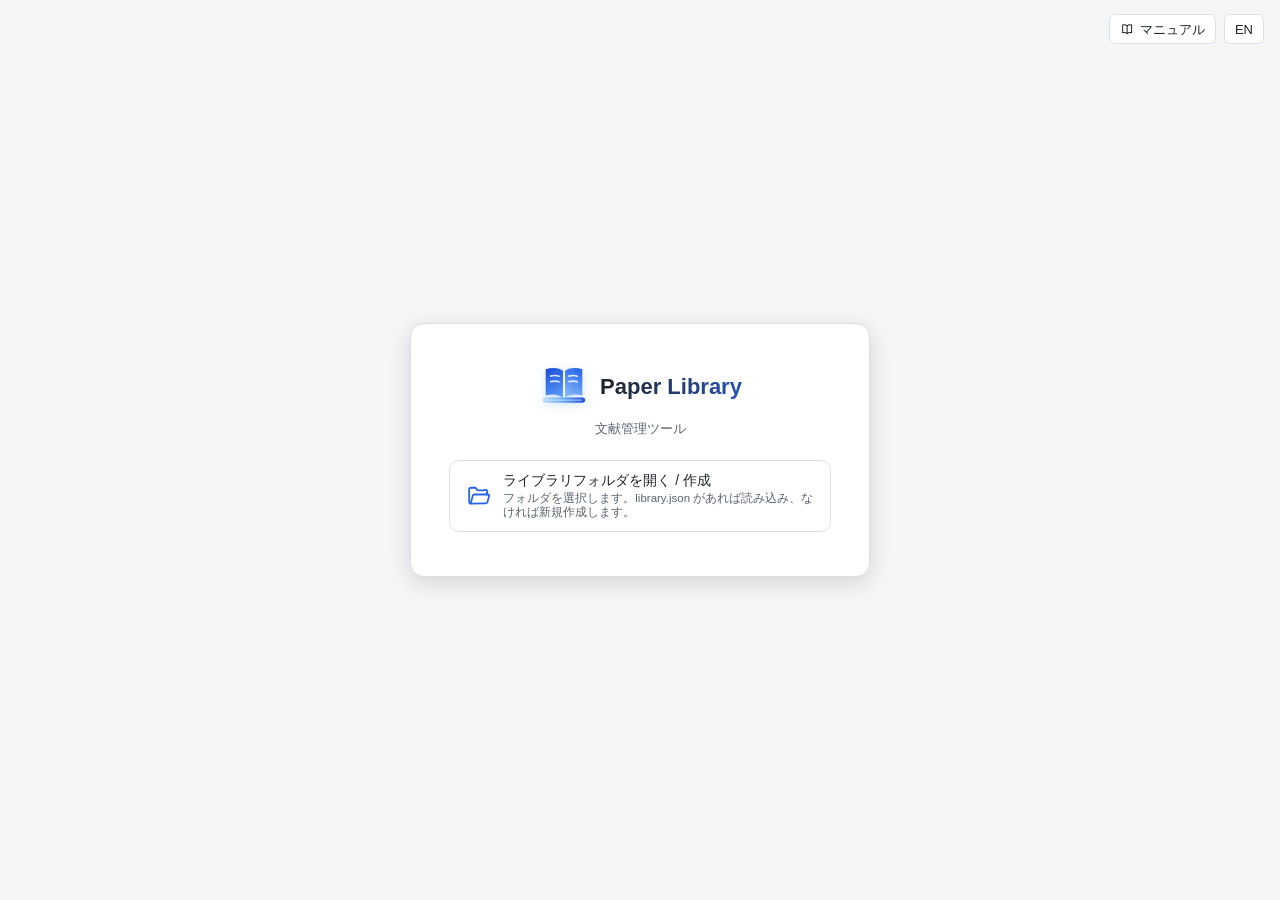
==== commit 98c829cd: "Add files via upload" ====
--- a/index.html
+++ b/index.html
@@ -6,14 +6,17 @@
 <meta name="refshelf-app" content="1">
 <title>Paper Library — 文献管理 / Reference Manager</title>
 <link rel="icon" href="data:image/svg+xml,%3Csvg xmlns='http://www.w3.org/2000/svg' viewBox='0 0 32 32'%3E%3Cpath d='M16 8.6C13.1 6.1 8.6 5.8 4.7 7v16.4c3.9-1.2 8.4-.9 11.3 1.6z' fill='%231e40af'/%3E%3Cpath d='M16 8.6C18.9 6.1 23.4 5.8 27.3 7v16.4c-3.9-1.2-8.4-.9-11.3 1.6z' fill='%233b82f6'/%3E%3Cpath d='M16 8.6v16.6' stroke='%23fff' stroke-width='1.3' stroke-linecap='round'/%3E%3Crect x='3' y='24.5' width='26' height='3' rx='1.5' fill='%2393b4f0'/%3E%3C/svg%3E">
-<link rel="stylesheet" href="app/main.css?v=20260927r1">
+<link rel="stylesheet" href="app/main.css?v=20261004r3">
 <link rel="stylesheet" href="app/manual-experience.css?v=20260909r1">
+<link rel="stylesheet" href="app/latest-papers.css?v=20261004r6">
 </head>
 <body class="brandStyle-81 advSearchStyle-07">
 
 <!-- ============ toolbar ============ -->
 <div id="toolbar">
+  <div class="toolbarBrand">
   <span class="appname"><span data-logo></span><span class="brandText">Paper Library</span></span>
+  </div>
   <div class="menuwrap addWrap" id="addWrap" data-placeholder="URL を入力して Enter">
     <span class="ic addBoxIcon" data-ic="plus"></span>
     <input id="addBox" type="text" data-i18n-ph="addBoxPh" placeholder="URL を入力して Enter">
@@ -107,7 +110,7 @@
     </div>
     <div id="collSearchBar" hidden>
       <span class="ic collSearchIcon" data-ic="search"></span>
-      <input id="collSearchInput" type="text" data-i18n-ph="searchCollPh" placeholder="コレクション名で絞り込み" autocomplete="off" spellcheck="false">
+      <input id="collSearchInput" type="text" data-i18n-ph="searchCollPh" placeholder="検索" data-i18n-title="searchCollTip" title="コレクションを検索" data-i18n-aria="searchCollTip" aria-label="コレクションを検索" autocomplete="off" spellcheck="false">
       <button id="collSearchClear" data-i18n-title="clear" title="クリア"><span class="ic" data-ic="x"></span></button>
     </div>
     <div id="collList"></div>
@@ -120,11 +123,12 @@
     </div>
     <div id="tagSearchBar" hidden>
       <span class="ic collSearchIcon" data-ic="search"></span>
-      <input id="tagSearchInput" type="text" data-i18n-ph="searchTagPh" placeholder="タグ名で絞り込み" autocomplete="off" spellcheck="false">
+      <input id="tagSearchInput" type="text" data-i18n-ph="searchTagPh" placeholder="検索" data-i18n-title="searchTagTip" title="タグを検索" data-i18n-aria="searchTagTip" aria-label="タグを検索" autocomplete="off" spellcheck="false">
       <button id="tagSearchClear" data-i18n-title="clear" title="クリア"><span class="ic" data-ic="x"></span></button>
     </div>
     <div id="tagList"></div>
     <div id="researcherFilter"></div>
+    <div id="latestPapersFilter"></div>
   </aside>
 
   <div class="paneResizer" data-pane-resize="sidebar" data-i18n-title="paneResizeHint"></div>
@@ -157,7 +161,7 @@
       <button class="tbtn" id="btnPickClear" data-i18n="pickClearAll">全解除</button>
       <button class="tbtn primary" id="btnPickConfirm" disabled></button>
     </div>
-    <div id="listStatus">
+    <div id="listStatus" class="listStatusBar">
       <span id="listCount"></span>
       <span style="flex:1"></span>
       <div class="menuwrap" id="alertsWrap" style="display:none">
@@ -257,7 +261,7 @@
 
   <main id="researcherPane" hidden>
     <div id="researcherList"></div>
-    <div id="researcherStatus">
+    <div id="researcherStatus" class="listStatusBar">
       <span id="researcherListCount"></span><span style="flex:1"></span>
       <span id="researcherMapControlsSlot"></span>
       <div class="menuwrap researcherCollectionControl">
@@ -290,9 +294,12 @@
     </div>
   </main>
 
+  <main id="latestPapersPane" hidden></main>
+
   <div class="paneResizer" data-pane-resize="detail" data-i18n-title="paneResizeHint"></div>
   <section id="detail"><div class="noselect" data-i18n="noSelect">文献を選択してください</div></section>
 </div>
+
 
 <!-- ============ add-by-id dialog ============ -->
 <dialog id="dlgAddId">
@@ -844,7 +851,8 @@
 <input type="file" id="fileResearcherImage" accept="image/*" style="display:none">
 
 <script src="app/worldmap.js?v=20260814r2"></script>
-  <script src="app/main.js?v=20260927r4"></script>
-  <script src="app/manual-experience.js?v=20260909r1"></script>
+  <script src="app/main.js?v=20261004r5"></script>
+  <script src="app/latest-papers.js?v=20261004r8"></script>
+  <script src="app/manual-experience.js?v=20261004r1"></script>
 </body>
 </html>
--- a/app/main.css
+++ b/app/main.css
@@ -4,6 +4,7 @@
     --accent:#2563eb; --accent-soft:#eaf1fe; --accent-border:#bcd3f7;
     --danger:#c92a2a; --danger-soft:#fdecec;
     --green:#1a7f37; --green-soft:#e6f4ea;
+    --review:#7c3aed;
     --chip:#eef1f4; --sel:#e7effc; --pick-bg:#fde9c8;
     --shadow:0 6px 24px rgba(0,0,0,.14);
     --radius:8px;
@@ -16,6 +17,7 @@
     --accent:#60a5fa; --accent-soft:#10233d; --accent-border:#27527f;
     --danger:#f87171; --danger-soft:#3a171b;
     --green:#4ade80; --green-soft:#12301f;
+    --review:#a78bfa;
     --chip:#252b33; --sel:#19304f; --pick-bg:#4a3a12;
     --shadow:0 10px 28px rgba(0,0,0,.42);
     --sb-thumb:rgba(120,130,145,.32); --sb-thumb-hover:rgba(140,150,165,.55);
@@ -30,6 +32,11 @@
   input,select,textarea{font:inherit; color:inherit}
   body.dark input, body.dark select, body.dark textarea{background:#202630; color:var(--text); border-color:var(--border)}
   ::placeholder{color:var(--text3)}
+  /* Without this, an anchor with no rule of its own keeps the UA blue (#0000EE),
+     which sits at 2:1 on the dark panel — the DOI link in the citation preview
+     and the researcher profile links were both unreadable. */
+  a{color:var(--accent)}
+  a:visited{color:var(--accent)}
 
   /* ---------- icon system ---------- */
   .ic{display:inline-flex; align-items:center; justify-content:center; flex:0 0 auto; vertical-align:-0.18em}
@@ -807,6 +814,9 @@
     font-size:12px; color:var(--text2); white-space:nowrap;
   }
   .menu .menuCheck input{margin:0}
+  /* option nested under the checkbox above it; dimmed while that parent is off */
+  .menu .menuCheck.menuCheckSub{padding-left:27px; font-size:11.5px}
+  .menu .menuCheck.menuCheckOff{opacity:.45; cursor:default}
   /* gallery/card sort: header row holds the label plus an asc/desc toggle */
   .menu .menuLabel.gallerySortHead{display:flex; align-items:center; justify-content:space-between; gap:8px; padding-right:6px}
   .menu button.gallerySortDirBtn{
@@ -822,7 +832,7 @@
   /* ---------- main layout ---------- */
   #main{flex:1 1 auto; display:flex; min-height:0}
   #sidebar{
-    flex:0 0 clamp(150px, 16vw, 220px); background:var(--panel); border-right:1px solid var(--border);
+    flex:0 0 var(--sidebarW, clamp(150px, 16vw, 220px)); background:var(--panel); border-right:1px solid var(--border);
     overflow-y:auto; padding:8px 6px; display:flex; flex-direction:column; gap:2px;
   }
   .sideHead{
@@ -872,6 +882,20 @@
   /* dragging a sub-collection onto the section header moves it to the top level */
   .sideHead.dropTarget{outline:2px dashed var(--accent); outline-offset:-2px; background:var(--accent-soft); border-radius:6px}
   .sideItem .indent{display:inline-block; flex:0 0 auto}
+  /* 行の名前。1行＋末尾を … で省略が既定。深い階層ではインデント・アイコン・
+     件数で 90px ほど固定で消えるため、名前に残るのはサイドバー既定幅で
+     全角8文字ほどしかない。全文は title 属性（フルパス）でも読める。 */
+  .sideItem .sideName{flex:1; min-width:0; overflow:hidden; text-overflow:ellipsis}
+  /* 折り返し表示（コレクションヘッダの折り返しボタン）。クラスは器である
+     #collList に付くので、renderSidebar の innerHTML 差し替えでは落ちない。
+     overflow-wrap:anywhere は「N-Pechmann」のような切れ目の無い長い語も折る。 */
+  #collList.wrapNames .sideItem{white-space:normal; align-items:flex-start; line-height:1.35}
+  #collList.wrapNames .sideItem .sideName{overflow:visible; text-overflow:clip; overflow-wrap:anywhere}
+  /* 2行以上になった行では、アイコンと件数を中央ではなく1行目に合わせる
+     （.ic は 1.1em 角なので、13px/1.35 の行の中心まで約 .12em 下げる） */
+  #collList.wrapNames .sideItem > .ic,
+  #collList.wrapNames .sideItem > .collFolderToggle,
+  #collList.wrapNames .sideItem .cnt{margin-top:.12em}
   /* A collection with sub-collections shows an open/closed folder icon that
      doubles as the collapse toggle; leaf folders use the same icon slot, so
      every folder icon lines up at the same left edge for a given depth. */
@@ -886,6 +910,7 @@
   .sideItem:hover .rowbtns{display:inline-flex}
   .sideItem .rowbtns button{border:none;background:none;padding:0 3px;font-size:11px;color:var(--text2);border-radius:3px}
   .sideItem .rowbtns button:hover{background:var(--border2);color:var(--text)}
+  .sideItem .rowbtns button.scopeOn{color:var(--accent); background:var(--accent-soft)}
   /* Tags are rendered as collection-style rows (.sideItem.tagRow), so they share
      the collection row layout, hover buttons and active state. The tag icon
      carries the per-tag colour (inline style, wins over the generic .ic rule);
@@ -893,8 +918,33 @@
   /* Match #collList's horizontal inset (0) so tag rows line up exactly with the
      collection rows and the fixed filters above; keep a little space at the end. */
   #tagList{padding:0 0 10px}
+  /* Tags have no tree, so indent every tag row by the same 16px that top-level
+     collection rows use (set inline in renderSidebar). Without this the tag
+     names sat flush left while the folders were inset under their header. */
+  #tagList .sideItem{padding-left:16px}
+
+  /* 矩形選択（ラバーバンド）。body 直下に position:fixed で置き、リストの見えて
+     いる範囲にクリップして描く。#listScroller に position:relative を足すと、
+     中のスティッキーヘッダやカードの絶対配置の含みブロックが変わるため。 */
+  .marqueeBox{
+    position:fixed; z-index:40; pointer-events:none;
+    border:1px solid var(--accent); border-radius:2px;
+    background:color-mix(in srgb, var(--accent) 16%, transparent);
+  }
+  body.marqueeing{user-select:none; -webkit-user-select:none; cursor:crosshair}
 
   /* ---------- list pane ---------- */
+  .paneResizer{position:relative; flex:0 0 0px; width:0; align-self:stretch; cursor:col-resize; touch-action:none; z-index:5}
+  /* Kept deliberately narrow and symmetric: it overlays its neighbours, so any
+     wider and it would start eating the adjacent scrollbar on one side and the
+     panes' file-drop area on the other. */
+  .paneResizer::before{content:""; position:absolute; top:0; bottom:0; left:-4px; right:-4px}
+  .paneResizer::after{
+    content:""; position:absolute; top:0; bottom:0; left:-1px; width:2px;
+    background:transparent; transition:background .12s ease;
+  }
+  .paneResizer:hover::after,.paneResizer.dragging::after{background:var(--accent)}
+  body.pane-resizing{cursor:col-resize; user-select:none}
   #listPane{flex:1 1 auto; min-width:0; display:flex; flex-direction:column; background:var(--panel); container-type:inline-size}
   #listPane[hidden],#researcherPane[hidden]{display:none}
   #researcherPane{flex:1 1 auto; min-width:0; display:flex; flex-direction:column; background:var(--panel)}
@@ -1410,6 +1460,13 @@
     border:none; background:none; color:var(--accent); font-size:12px; border-radius:4px; padding:2px 6px;
   }
   .miniPop .popActions button:hover{background:var(--accent-soft)}
+  .collectionScopePop{min-width:232px; padding:7px}
+  .collectionScopePop .scopePopTitle{padding:3px 5px 6px; color:var(--text2); font-size:11.5px; font-weight:600}
+  .collectionScopePop .scopePopOption{display:flex; width:100%; align-items:center; gap:7px; border:none; border-radius:5px; padding:6px 5px; background:none; color:var(--text); font:inherit; font-size:12.5px; text-align:left; cursor:pointer}
+  .collectionScopePop .scopePopOption:hover{background:var(--bg)}
+  .collectionScopePop .scopePopOption.selected{color:var(--accent); font-weight:600}
+  .collectionScopePop .scopePopMark{width:13px; text-align:center; font-size:11px}
+  .collectionScopePop .scopePopCount{margin-left:auto; color:var(--text3); font-size:11.5px; font-variant-numeric:tabular-nums; font-weight:400}
   .pickList{max-height:170px; overflow:auto; border:1px solid var(--border2); border-radius:6px; padding:4px; margin-top:6px}
   .pickItem{display:flex; align-items:center; gap:6px; padding:3px 4px; border-radius:4px; font-size:12.5px}
   .pickItem:hover{background:var(--bg)}
@@ -1454,6 +1511,13 @@
   #itemCards.cardCols1{grid-template-columns:minmax(0,1fr)}
   #itemCards.cardCols2{grid-template-columns:repeat(2, minmax(280px,1fr))}
   @media (max-width:980px){#itemCards.cardCols2{grid-template-columns:minmax(0,1fr)}}
+  /* ドラッグ中のゴースト（setTranslucentDragImage が元の親に一瞬だけ挿す要素）。
+     画面外に置くだけで display:none にはしない（消すとラスタライズされず、
+     ドラッグ画像が空になる）。薄くするのはドロップ先の左パネルを透かすため。
+     透明度は「中身」に掛ける：host 自体の opacity は環境によってスナップ
+     ショットに乗らないことがあるが、子のアルファ合成なら確実に乗る。 */
+  .dragGhostHost{position:fixed; top:0; left:-10000px; pointer-events:none; background:transparent}
+  .dragGhostHost>*{margin:0; box-shadow:none; opacity:.3}
   .cardRow{
     position:relative; display:grid; grid-template-columns:5px minmax(0,1fr) auto;
     gap:10px; align-items:stretch; margin:0; padding:0;
@@ -1472,6 +1536,11 @@
   body.dark .cardRow.updateFail{border-color:#881337; background:#3a1820}
   body.dark .cardRow.updateNone{border-color:#475569; background:#202833}
   .cardAccent{background:var(--accent); border-radius:7px 0 0 7px; opacity:.75}
+  /* review highlight (表示設定 → レビュー論文を色分け): repaint the leading bar.
+     Multi-select and pick mode repaint it blue themselves and must stay
+     recognizable, so they keep their own colour. Applies to the cards view
+     and, through the same markup, to the shelf and kanban cards. */
+  .cardRow.isReview:not(.multiSel):not(.picked) > .cardAccent{background:var(--review); opacity:1}
   .cardBody{min-width:0; padding:7px 0 7px}
   .cardTitle{
     color:var(--text); font-weight:600; font-size:13.5px; line-height:1.25;
@@ -1546,6 +1615,18 @@
   .galCard .galMeta{display:flex; align-items:center; gap:6px; font-size:11px; margin-top:1px; min-width:0}
   .galCard .galJournal{color:var(--accent); font-style:italic; overflow:hidden; text-overflow:ellipsis; white-space:nowrap; min-width:0}
   .galCard .galYear{color:var(--text3); font-weight:700; margin-left:auto; flex:0 0 auto}
+  /* review highlight in the gallery view: tint the card border. Just the border —
+     an inset ring on top of it reads as a second, detached line at the rounded
+     corners. The gallery card has no .cardAccent bar, so this border is the ONLY
+     review cue here and selection must not take it away. Note that a PLAIN CLICK
+     sets both .sel and .multiSel (handleListSelection does
+     `multiSelectedIds = new Set([id])`), so excluding either one makes the tint
+     vanish the moment you open the item — neither may be listed here. Selection
+     still shows itself through the background (--sel / --accent-soft). Pick mode
+     and the update states own the border and win. */
+  .galCard.isReview:not(.picked):not(.updating):not(.updated):not(.updateFail):not(.updateNone){
+    border-color:var(--review);
+  }
   /* image fit toggle: default (above) crops via object-fit:cover; "全体表示" shows
      the whole image inside the fixed 3/2 region with theme-matched letterboxing */
   #listScroller.galleryView #itemCards.galFit .galThumb{background:var(--panel)}
@@ -1568,7 +1649,7 @@
   /* D3 (mod) — magazine: uniform grid (fixed-aspect image, so cards never stagger),
      title overlaid with a light scrim; hover reveals journal · authors · year */
   .cardRow.magCard{display:block; grid-template-columns:none; gap:0; padding:0; border:1px solid var(--border2); border-radius:11px; overflow:hidden; position:relative; background:var(--panel)}
-  .magCard .magThumb{position:relative; width:100%; aspect-ratio:4/3; background:#fff; display:block; overflow:hidden}
+  .magCard .magThumb{position:relative; width:100%; aspect-ratio:4/3; background:var(--panel); display:block; overflow:hidden}
   .magCard .magThumb .cardImg{position:absolute; inset:0; width:100%; height:100%; object-fit:cover}
   .magCard .magThumb .cardNoimg{position:absolute; inset:0; width:100%; height:100%}
   /* lighter scrim so white TOC images are not overwhelmed by black */
@@ -1577,6 +1658,11 @@
   .magCard .magExtra{max-height:0; overflow:hidden; opacity:0; transition:max-height .2s ease, opacity .2s ease}
   .magCard:hover .magExtra{max-height:64px; opacity:1}
   .magCard:hover .magOv{background:linear-gradient(to top, rgba(17,20,26,.86) 0%, rgba(17,20,26,.5) 48%, rgba(17,20,26,.08) 82%)}
+  /* The scrim above is tuned for photographs. With no cover image the tile is the
+     light .cardNoimg gradient, and white text landed at ~2:1 in light mode; these
+     keep it at/above 4.5:1 for the whole height of the overlay. */
+  .magCard.magNoImg .magOv{background:linear-gradient(to top, rgba(17,20,26,.88) 0%, rgba(17,20,26,.72) 60%, rgba(17,20,26,.55) 100%)}
+  .magCard.magNoImg:hover .magOv{background:linear-gradient(to top, rgba(17,20,26,.92) 0%, rgba(17,20,26,.8) 55%, rgba(17,20,26,.6) 100%)}
   .magCard .magSrc{font-size:11px; color:#eef1f4; margin-top:5px; line-height:1.35; display:-webkit-box; -webkit-line-clamp:2; -webkit-box-orient:vertical; overflow:hidden}
   .magCard .magStarBadge{position:absolute; top:8px; left:8px; width:22px; height:22px; border-radius:50%; background:rgba(15,18,22,.5); display:flex; align-items:center; justify-content:center; color:var(--star)}
   .magCard .magStarBadge svg{width:14px; height:14px}
@@ -1697,6 +1783,13 @@
   #listStatus .splitWrap.menuwrap .menu.open ~ .lsbtnCaret,
   #listStatus .splitWrap .lsbtnCaret[aria-expanded="true"]{color:var(--accent)}
   .splitWrap .lsbtnCaret .ic svg{width:11px; height:11px}
+  /* running update: the main button shows progress, the caret becomes 中止 */
+  #listStatus .lsbtn[hidden]{display:none}
+  #listStatus .splitWrap .lsbtnMain.busy{cursor:progress; color:var(--accent); font-variant-numeric:tabular-nums; opacity:1}
+  #listStatus .splitWrap .lsbtnMain.busy .ic{animation:gSpin 1s linear infinite}
+  @media (prefers-reduced-motion:reduce){#listStatus .splitWrap .lsbtnMain.busy .ic{animation:none}}
+  #listStatus .splitWrap .lsbtnCancel{gap:3px; padding:0 7px; color:var(--text2)}
+  #listStatus .splitWrap .lsbtnCancel:hover{color:var(--danger); background:var(--danger-soft)}
   #menuRefreshAll{min-width:220px}
   #menuRefreshAll button{font-size:12.5px}
 
@@ -1799,7 +1892,7 @@
 
   /* ---------- detail pane ---------- */
   #detail{
-    flex:0 0 clamp(260px, 26vw, 360px); background:var(--panel); border-left:1px solid var(--border);
+    flex:0 0 var(--detailW, clamp(260px, 26vw, 360px)); background:var(--panel); border-left:1px solid var(--border);
     overflow-y:auto; padding:8px 12px 12px;
   }
   #detail.dragover{outline:2px dashed var(--accent); outline-offset:-4px}
@@ -1816,7 +1909,10 @@
   body.dark .fRow input[type=text], body.dark .fRow select, body.dark .fRow textarea{background:#202630}
   .fRow input:focus,.fRow select:focus,.fRow textarea:focus{border-color:var(--accent)}
   .fRow textarea{resize:vertical; min-height:44px}
-  .fRow textarea.autogrow{resize:none; overflow:hidden; min-height:28px}
+  /* rows="1" in the markup is what lets autoGrow() shrink to a single line:
+     height:auto on a textarea resolves to its rows-based height, so rows=2
+     (the HTML default) kept one-line titles two lines tall. */
+  .fRow textarea.autogrow{resize:none; overflow:hidden; min-height:30px}
   /* ---- corresponding-author combobox: chips + a type-or-pick input (like the institution field) ---- */
   .corrPick{display:flex; flex-direction:column; gap:7px}
   .corrChips{display:flex; flex-wrap:wrap; gap:5px 6px; align-items:center; min-height:22px}
@@ -1845,6 +1941,12 @@
   }
   .tagEditChip .ic svg{width:12px; height:12px}
   .tagEditChipName{overflow:hidden; text-overflow:ellipsis; white-space:nowrap}
+  /* Collection chips carry a full path: wrap between levels instead of
+     ellipsis-truncating, so the leaf name is never cut off. */
+  .collEditChip{align-items:flex-start; border-radius:10px; line-height:1.45}
+  .collEditChip>.ic{flex:none; margin-top:2px}
+  .collEditChip>.refCollPath{min-width:0}
+  .collEditChip .tagEditChipX{margin-top:1px}
   .tagEditChipX{
     border:none; background:none; color:currentColor; opacity:.55; cursor:pointer;
     padding:0; width:16px; height:16px; border-radius:50%; display:inline-flex; align-items:center; justify-content:center;
@@ -1875,6 +1977,17 @@
   .tagSuggestItem:hover{background:var(--bg)}
   .tagSuggestItem .ic svg{width:14px; height:14px}
   .tagSuggestItem span{overflow:hidden; text-overflow:ellipsis; white-space:nowrap}
+  /* collection rows are two lines: dim parent path, then the collection's own name */
+  .collSuggestItem{align-items:flex-start}
+  .collSuggestItem .ic{margin-top:2px; flex:0 0 auto}
+  .collSuggestItem .collSuggestText{display:flex; flex-direction:column; gap:0; min-width:0; flex:1 1 auto; overflow:visible}
+  /* direction:rtl clips the path from the LEFT (… at the start) so the nearest
+     parents stay visible; <bdi> keeps the text itself laid out left-to-right. */
+  .collSuggestPath{
+    direction:rtl; text-align:left;
+    font-size:11px; line-height:1.3; color:var(--text3);
+  }
+  .collSuggestLeaf{line-height:1.35}
   .tagSuggestNew{color:var(--accent)}
   .tagSuggestEmpty{padding:6px 8px; font-size:12px; color:var(--text3)}
   .fGrid{display:grid; grid-template-columns:1fr 1fr; gap:0 8px}
@@ -1884,9 +1997,15 @@
   }
   .dActions{display:flex; flex-wrap:wrap; gap:6px; margin:5px 0 4px}
   .dActions .tbtn{font-size:12.5px; min-height:28px; padding:0 9px}
-  /* icon-only mode (from 表示設定 → ボタンをアイコンのみ表示): hide labels, keep titles as tooltips */
+  /* Icon-only action bars keep their labels available through the app tooltip. */
   .dActions.compactIcons .tbtnLabel{display:none}
   .dActions.compactIcons .tbtn{padding:0 7px}
+  #detailTooltip{
+    position:fixed; z-index:1000; max-width:min(260px,calc(100vw - 16px)); padding:6px 8px;
+    border:1px solid var(--border); border-radius:6px; background:var(--panel); color:var(--text);
+    box-shadow:0 5px 16px rgba(0,0,0,.16); font-size:12px; line-height:1.35; pointer-events:none;
+  }
+  #detailTooltip[hidden]{display:none}
   .attRow{
     display:flex; align-items:center; gap:6px; padding:5px 8px; margin-bottom:4px;
     background:var(--bg); border:1px solid var(--border2); border-radius:6px; font-size:12.5px; line-height:1.2;
@@ -1910,7 +2029,7 @@
   .figPreviewWrap{position:relative; display:inline-block; align-self:flex-start; max-width:100%}
   .figPreview{
     display:block; max-width:100%; max-height:280px; border:1px solid var(--border);
-    border-radius:8px; background:var(--panel); object-fit:contain;
+    border-radius:8px; background:var(--panel); object-fit:contain; cursor:zoom-in;
   }
   body.dark .figPreview{background:#0d1014}
   .figRemove{
@@ -1948,12 +2067,102 @@
   #refBody>.refBlock{margin-top:14px}
   #refBody>.refBlock:first-child{margin-top:0}
   /* image frame is off by default; the 表示設定 "枠線を表示" option adds .bordered */
-  .refFig{display:block; width:100%; max-height:220px; border:0; border-radius:9px; background:#fff; object-fit:contain}
+  .refFig{display:block; width:100%; max-height:220px; border:0; border-radius:9px; background:#fff; object-fit:contain; cursor:zoom-in}
   .refFig.bordered{border:1px solid var(--border2)}
   .refLabel{display:flex; align-items:center; gap:5px; margin:0 0 8px; color:var(--text3); font-size:10.5px; font-weight:700; letter-spacing:.04em; text-transform:uppercase}
   .refCount{display:inline-flex; align-items:center; justify-content:center; min-width:18px; height:17px; padding:0 5px; border-radius:999px; background:var(--chip); color:var(--text3); font-size:9px; letter-spacing:0}
   .refProse{font-size:13px; line-height:1.6; color:var(--text); overflow-wrap:anywhere; white-space:pre-line}
-  .refNote{font-size:13px; line-height:1.6; color:var(--text); background:var(--bg); border:1px solid var(--border2); border-left:3px solid var(--accent); border-radius:6px; padding:9px 11px; white-space:pre-line; overflow-wrap:anywhere}
+  /* The note reads as prose, like the abstract above it — no frame of its own.
+     The rendered Markdown already carries its own structure (heading rules,
+     quote bars, code backgrounds), and a card around it both competed with that
+     and cost ~24px of width in an already narrow pane. */
+  .refNote{font-size:13px; line-height:1.6; color:var(--text); overflow-wrap:anywhere}
+
+  /* ---- notes: rendered Markdown (.mdBody) + the source editor ---- */
+  .mdBody{font-size:13px; line-height:1.65; color:var(--text); overflow-wrap:anywhere}
+  /* A long rendered note is the bulk of the detail pane's layout and paint work.
+     Skipping the blocks scrolled out of view took a full re-layout of the pane
+     from ~6.3 ms to ~2.0 ms on a 19,000 px note (interleaved A/B measurement).
+     The `auto` in contain-intrinsic-size makes the browser remember each block's
+     real height once it has been rendered, so the 88px estimate only ever affects
+     the very first pass through a note. */
+  .refNote.mdBody>*,.noteLivePreview.mdBody>*{content-visibility:auto; contain-intrinsic-size:auto 88px}
+  .mdBody>*:first-child{margin-top:0}
+  .mdBody>*:last-child{margin-bottom:0}
+  .mdP{margin:0 0 8px}
+  .mdH{margin:14px 0 6px; line-height:1.35; font-weight:700}
+  .mdH1{font-size:16px} .mdH2{font-size:14.5px} .mdH3{font-size:13.5px}
+  .mdH4,.mdH5,.mdH6{font-size:13px; color:var(--text2)}
+  .mdH1,.mdH2{padding-bottom:4px; border-bottom:1px solid var(--border2)}
+  .mdList{margin:0 0 8px; padding-left:20px}
+  .mdList .mdList{margin:2px 0 0}
+  .mdLi{margin:2px 0}
+  /* a checklist item lines the box up with the text; a nested list under it
+     wraps onto its own full-width row instead of sitting beside the text */
+  .mdTaskLi{list-style:none; margin-left:-18px; display:flex; flex-wrap:wrap; align-items:flex-start; gap:6px}
+  .mdTask{margin:3px 0 0; accent-color:var(--accent); flex:0 0 auto}
+  .mdTaskLi>.mdList{flex:0 0 100%; padding-left:38px}
+  .mdQuote{margin:0 0 8px; padding:2px 0 2px 10px; border-left:3px solid var(--border); color:var(--text2)}
+  .mdHr{margin:12px 0; border:0; border-top:1px solid var(--border2)}
+  .mdCode{padding:1px 4px; border-radius:4px; background:var(--chip); font-family:ui-monospace,SFMono-Regular,Menlo,monospace; font-size:12px}
+  .mdPre{margin:0 0 8px; padding:9px 11px; border-radius:6px; background:var(--chip); overflow-x:auto}
+  .mdPre code{font-family:ui-monospace,SFMono-Regular,Menlo,monospace; font-size:12px; white-space:pre}
+  .mdTableWrap{margin:0 0 8px; overflow-x:auto}
+  .mdTable{border-collapse:collapse; font-size:12.5px}
+  .mdTable th,.mdTable td{padding:4px 9px; border:1px solid var(--border2); text-align:left}
+  .mdTable th{background:var(--chip); font-weight:600}
+  .mdImg{display:block; max-width:100%; margin:6px 0; border-radius:7px; border:1px solid var(--border2); background:#fff; cursor:zoom-in}
+  .mdImgMissing{min-height:44px; border-style:dashed; cursor:default}
+  .mdLink{color:var(--accent); text-decoration:underline; text-underline-offset:2px}
+  /* in-note pills: a link to another reference, and a link to an attachment */
+  .mdRef,.mdAtt{display:inline-flex; align-items:center; gap:4px; padding:1px 7px; border-radius:999px; background:var(--accent-soft); color:var(--accent); font-size:12.5px; line-height:1.5; cursor:pointer}
+  .mdRef .ic svg,.mdAtt .ic svg{width:12px; height:12px}
+  .mdRef.missing{background:var(--chip); color:var(--text3); cursor:help}
+  .mdRef:hover:not(.missing),.mdAtt:hover{filter:brightness(.96); text-decoration:underline}
+
+  .noteRow .noteEditor{border:1px solid var(--border2); border-radius:8px; background:var(--panel); overflow:hidden}
+  .noteRow .noteEditor:focus-within{border-color:var(--accent)}
+  .noteToolbar{display:flex; flex-wrap:wrap; align-items:center; gap:1px; padding:4px 5px; background:var(--bg); border-bottom:1px solid var(--border2)}
+  body.dark .noteToolbar{background:#1a1f27}
+  .noteTbBtn{display:inline-flex; align-items:center; justify-content:center; width:26px; height:24px; padding:0; border:0; border-radius:5px; background:transparent; color:var(--text2); cursor:pointer}
+  .noteTbBtn:hover{background:var(--chip); color:var(--text)}
+  .noteTbBtn .ic svg{width:15px; height:15px}
+  .noteTbBtn.active{background:var(--accent-soft); color:var(--accent)}
+  .noteTbSep{width:1px; height:15px; margin:0 4px; background:var(--border2)}
+  .notePreviewBtn{margin-left:auto}
+  /* The note box scrolls and is drag-resizable rather than auto-growing: sizing a
+     textarea to a very long note costs a full synchronous layout per keystroke. */
+  .noteRow .noteEditor textarea.noteArea{
+    display:block; width:100%; border:0; border-radius:0; background:transparent;
+    font-family:ui-monospace,SFMono-Regular,Menlo,monospace; font-size:12.5px; line-height:1.6;
+    resize:vertical; overflow:auto; min-height:90px; max-height:75vh;
+  }
+  body.dark .noteRow .noteEditor textarea.noteArea{background:transparent}
+  .noteRow .noteEditor textarea.noteArea:focus{border:0; outline:0}
+  .noteLivePreview{padding:10px 11px; border-top:1px dashed var(--border2); background:var(--bg)}
+  .noteLivePreview[hidden]{display:none}
+  .noteLivePreview:empty{display:none}
+  .noteHint{padding:6px 11px 8px; color:var(--text3); font-size:10.5px; line-height:1.5}
+  /* attachment role: the pill in the list, and the chooser dialog rows */
+  .attRoleTag{flex:none; font-size:10.5px; line-height:1; padding:3px 6px; border-radius:999px; border:1px solid var(--border2); background:var(--bg); color:var(--text2); white-space:nowrap}
+  .attRoleTag.isMain{border-color:var(--accent); color:var(--accent); background:var(--accent-soft)}
+  .attRow .attRoleSel{flex:none; font-size:11px; padding:1px 4px; border:1px solid var(--border2); border-radius:5px; background:var(--panel); color:var(--text2)}
+  .attRow .attRoleSel:hover{border-color:var(--accent); color:var(--accent)}
+  .attRoleTakenHint{color:var(--text2)}
+  .attRoleRow{border:1px solid var(--border2); border-radius:8px; padding:9px 11px; margin:0 0 8px; background:var(--panel)}
+  .attRoleRow:last-child{margin-bottom:0}
+  .attRoleTop{display:flex; align-items:center; gap:7px; font-size:12.5px}
+  .attRoleTop>.ic{color:var(--accent); flex:none}
+  .attRoleFile{flex:1; overflow:hidden; text-overflow:ellipsis; white-space:nowrap}
+  .attRoleMeta{flex:none; color:var(--text2); font-size:11.5px}
+  .attRoleChoice{display:flex; align-items:center; gap:7px; flex-wrap:wrap; margin-top:7px}
+  .attRoleOpt{display:inline-flex; align-items:center; gap:4px; font-size:12px; padding:3px 9px; border:1px solid var(--border2); border-radius:999px; cursor:pointer}
+  .attRoleOpt.on{border-color:var(--accent); color:var(--accent); background:var(--accent-soft)}
+  .attRoleOpt:has(input:disabled){opacity:.45; cursor:not-allowed}
+  .attRoleLabel{font-size:12px; padding:3px 7px; border:1px solid var(--border2); border-radius:6px; background:var(--bg); color:var(--text); min-width:150px}
+  .attRoleWhy{margin-top:6px; font-size:11.5px; color:var(--text2)}
+  .attRoleQuote{font-style:italic; opacity:.85}
+  .attRoleName{margin-top:4px; font-size:11.5px; font-family:ui-monospace,SFMono-Regular,Menlo,monospace; color:var(--accent)}
   .refAtt{display:flex; align-items:center; gap:8px; width:100%; text-align:left; padding:8px 9px; margin:0 0 6px; background:var(--panel); border:1px solid var(--border2); border-radius:7px; font-size:12.5px; color:var(--text)}
   .refAtt:last-child{margin-bottom:0}
   .refAtt:hover{border-color:var(--border); background:var(--bg)}
@@ -1966,6 +2175,12 @@
   .refChip{display:inline-flex; align-items:center; gap:5px; max-width:100%; padding:2px 8px; border-radius:999px; font-size:12px; background:var(--chip); border:1px solid transparent; color:var(--text)}
   .refChip .ic svg{width:12px; height:12px}
   .refChip .refChipName{overflow:hidden; text-overflow:ellipsis; white-space:nowrap}
+  .refCollChip{align-items:flex-start; border-radius:10px; padding:3px 9px; line-height:1.45}
+  .refCollChip>.ic{flex:none; margin-top:2px}
+  .refCollPath{min-width:0}
+  .refCollSeg{display:inline-block; max-width:100%; overflow-wrap:anywhere; opacity:.68}
+  .refCollSeg.leaf{opacity:1; font-weight:600}
+  .refCollSep{margin:0 5px; opacity:.6}
   .citePreview.refBlock{margin-top:14px}
   /* ---- authors block: linkable chips tied to researcher profiles ---- */
   .refAuthors{display:flex; flex-wrap:wrap; gap:6px}
@@ -2019,18 +2234,53 @@
   }
   .dlgHead button{border:none; background:none; font-size:16px; color:var(--text2); border-radius:6px; padding:2px 8px}
   .dlgHead button:hover{background:var(--bg)}
+  /* Labeled close buttons in a dialog head (e.g. the manual's "× 閉じる") keep
+     the normal toolbar-button chrome instead of the bare icon-only reset above,
+     so they read as an actual button rather than plain text. */
+  .dlgHead .tbtn{border:1px solid var(--border); background:var(--panel); color:var(--text2); font-size:13px; min-height:30px; padding:0 12px}
+  .dlgHead .tbtn:hover{background:var(--bg)}
   .dlgBody{padding:14px 16px; max-height:70vh; overflow-y:auto}
   .dlgFoot{display:flex; justify-content:flex-end; gap:8px; padding:10px 16px; border-top:1px solid var(--border2)}
+
+  /* ---------- image viewer (lightbox) ---------- */
+  /* A closed <dialog> is display:none, so the flex column is scoped to [open]. */
+  #dlgImageViewer{width:min(1180px,94vw); max-width:94vw; height:min(880px,90vh); max-height:90vh; overflow:hidden}
+  #dlgImageViewer[open]{display:flex; flex-direction:column}
+  .imgViewHead{gap:14px}
+  .imgViewTitle{min-width:0; overflow:hidden; text-overflow:ellipsis; white-space:nowrap; font-size:13.5px}
+  .imgViewTools{display:flex; align-items:center; gap:4px; flex:0 0 auto}
+  /* .dlgHead button strips the chrome off bare icon buttons — put it back here */
+  .dlgHead .imgViewBtn{
+    width:30px; height:30px; padding:0; display:inline-flex; align-items:center; justify-content:center;
+    border:1px solid var(--border); background:var(--panel); color:var(--text2); border-radius:7px;
+  }
+  .dlgHead .imgViewBtn:hover{background:var(--bg); color:var(--text)}
+  .imgViewBtn svg{width:16px; height:16px}
+  .imgViewPct{min-width:48px; text-align:center; font-size:12px; color:var(--text2); font-variant-numeric:tabular-nums}
+  .imgViewStage{
+    flex:1 1 auto; min-height:0; display:flex; align-items:center; justify-content:center;
+    overflow:hidden; padding:12px; background:var(--bg); touch-action:none;
+  }
+  .imgViewStage.zoomed{cursor:grab}
+  .imgViewStage.panning{cursor:grabbing}
+  #imgViewImg{
+    max-width:100%; max-height:100%; object-fit:contain; background:#fff; border-radius:8px;
+    transform-origin:center center; user-select:none; -webkit-user-drag:none;
+  }
+  .imgViewHint{padding:7px 16px; border-top:1px solid var(--border2); font-size:11.5px; color:var(--text3)}
   .inlineOpts{display:grid; grid-template-columns:1fr 1fr; gap:8px; align-items:end; margin-top:6px}
   .citePreview{
     margin-top:9px; padding:8px 10px; background:var(--bg); border:1px solid var(--border2);
     border-radius:7px;
   }
   .citePreview .cpHead{
-    display:flex; align-items:center; justify-content:space-between;
+    display:flex; align-items:center; justify-content:space-between; gap:8px;
     font-size:10.5px; font-weight:700; color:var(--text3); letter-spacing:.04em; margin-bottom:4px;
   }
-  .citePreview .cpActions{display:inline-flex; align-items:center; gap:6px; letter-spacing:0}
+  /* Narrow detail pane: the label gives way, the buttons never do. Japanese has
+     no spaces, so a wrapping button splits mid-word ("コ / ピー"). */
+  .citePreview .cpHead > span:first-child{min-width:0; overflow:hidden; text-overflow:ellipsis; white-space:nowrap}
+  .citePreview .cpActions{display:inline-flex; align-items:center; gap:6px; letter-spacing:0; flex:0 0 auto}
   /* neutral secondary buttons — same font/size/padding as the action bar above
      (.dActions .tbtn), gray icon by default, accent only for the "copied" state */
   .citePreview .cpCopy, .citePreview .cpIconBtn{
@@ -2039,7 +2289,7 @@
        these buttons read the same dark text as .dActions .tbtn (which has no
        such ancestor and falls through to body's var(--text)). */
     color:var(--text);
-    font-size:12.5px; font-weight:400; min-height:28px; padding:0 9px;
+    font-size:12.5px; font-weight:400; min-height:28px; padding:0 9px; white-space:nowrap;
     background:var(--panel); border:1px solid var(--border); border-radius:6px;
     transition:border-color .12s, color .12s, background .12s, transform .06s;
   }
@@ -2050,7 +2300,7 @@
   .citePreview .cpCopy:active{transform:translateY(.5px)}
   .citePreview .cpCopy.copied{color:var(--green,#16a34a); border-color:transparent; background:var(--green-soft,#e6f4ea)}
   .citePreview .cpCopy.copied .ic{color:var(--green,#16a34a)}
-  /* icon-only mode (from 表示設定 → ボタンをアイコンのみ表示): mirrors .dActions.compactIcons */
+  /* Icon-only citation actions use the same detail-pane tooltip as .dActions. */
   .citePreview.compactIcons .cpCopy .tbtnLabel, .citePreview.compactIcons .cpIconBtn .tbtnLabel{display:none}
   .citePreview.compactIcons .cpCopy, .citePreview.compactIcons .cpIconBtn{padding:0 7px}
   .citePreview .cpText{font-size:12px; line-height:1.55; color:var(--text); word-break:break-word}
@@ -2059,6 +2309,52 @@
   #citationPrefsBody .inlineOpts{margin-top:0}
   .checkline{display:flex; align-items:center; gap:6px; font-size:12.5px; color:var(--text2)}
   .advGrid{display:grid; grid-template-columns:1fr 1fr; gap:8px}
+  /* ---------- advanced search: one row per condition ---------- */
+  /* The AND/OR selector sits on the "条件" heading because it governs every row
+     below it, not any single one. */
+  .advCondHead{display:flex; align-items:center; gap:10px; margin-bottom:6px}
+  .advCondHead label{margin:0; font-size:11px; color:var(--text2)}
+  .advCondHead .advModeSel{
+    width:auto; min-width:88px; padding:3px 8px; font-size:12px; font-weight:600;
+    border:1px solid var(--border); border-radius:6px; background:var(--panel); color:var(--text);
+  }
+  body.dark .advCondHead .advModeSel{background:#202630}
+  #advRows{display:flex; flex-direction:column; gap:6px}
+  .advRow{display:grid; grid-template-columns:minmax(0,1.05fr) minmax(0,.95fr) minmax(0,1.6fr) auto; gap:6px; align-items:center}
+  .advRow select, .advRow input[type=text]{
+    width:100%; min-width:0; padding:6px 8px; font-size:12.5px;
+    border:1px solid var(--border); border-radius:6px; background:var(--panel); color:var(--text); outline:none;
+  }
+  body.dark .advRow select, body.dark .advRow input[type=text]{background:#202630}
+  .advRow select:focus, .advRow input:focus{border-color:var(--accent)}
+  .advRowDel{
+    border:none; background:none; color:var(--text3); padding:4px 5px; border-radius:5px;
+    display:inline-flex; align-items:center;
+  }
+  .advRowDel:hover:not(:disabled){background:var(--border2); color:var(--danger)}
+  .advRowDel:disabled{opacity:.28; cursor:default}
+  .advRowDel svg{width:14px; height:14px}
+  .advAddRow{
+    align-self:flex-start; margin-top:8px; display:inline-flex; align-items:center; gap:5px;
+    border:1px dashed var(--border); border-radius:7px; background:none; color:var(--text2);
+    padding:6px 12px; font-size:12px;
+  }
+  .advAddRow:hover{border-color:var(--accent-border); border-style:solid; background:var(--accent-soft); color:var(--accent)}
+  .advAddRow svg{width:13px; height:13px}
+  .advYearGrid{margin-top:14px; padding-top:12px; border-top:1px solid var(--border2)}
+  .advHint{margin:10px 0 0; font-size:11px; line-height:1.6; color:var(--text3)}
+  /* conditions are invisible once the modal closes, so the button itself carries the state */
+  .searchAdvBtn.advOn{color:var(--accent); background:var(--accent-soft); font-weight:600}
+  /* Narrow dialog: the two selects and the delete button share the first line,
+     the value takes the second. Placing all four explicitly keeps auto-flow from
+     stranding the delete button on a line of its own. */
+  @media (max-width:620px){
+    .advRow{grid-template-columns:minmax(0,1fr) minmax(0,1fr) auto; row-gap:5px}
+    .advRow .advRowField{grid-area:1 / 1 / 2 / 2}
+    .advRow .advRowOp{grid-area:1 / 2 / 2 / 3}
+    .advRow .advRowDel{grid-area:1 / 3 / 2 / 4}
+    .advRow .advRowValue{grid-area:2 / 1 / 3 / 4}
+  }
   .hint{font-size:12px; color:var(--text2); margin:6px 0}
   .errbox{
     display:none; margin-top:8px; padding:8px 10px; border-radius:6px;
@@ -2068,7 +2364,7 @@
   #idResults{margin-top:10px}
   .candItem{
     display:flex; gap:8px; align-items:flex-start; padding:8px 10px; margin-bottom:6px;
-    border:1px solid var(--border); border-radius:8px; cursor:pointer; background:#fff;
+    border:1px solid var(--border); border-radius:8px; cursor:pointer; background:var(--panel);
   }
   .candItem:hover{border-color:var(--accent); background:var(--accent-soft)}
   .candItem .ct{font-weight:600; line-height:1.3}
@@ -2123,6 +2419,13 @@
   .dictDel:hover{background:var(--border2); color:var(--red, #d64545)}
   .dictDel svg{width:15px; height:15px}
   .dictEmpty{font-size:12.5px; color:var(--text3); padding:10px 4px}
+  /* "unregistered" view: journal names in this library the dictionary misses */
+  #dictUnmapped{flex:0 0 auto; font-size:12px; padding:4px 10px}
+  #dictUnmapped.on{border-color:var(--accent); color:var(--accent);
+    background:color-mix(in srgb, var(--accent) 12%, transparent)}
+  .dictNote{font-size:11.5px; color:var(--text3); margin:0 0 8px; padding:0 4px}
+  .dictRow.dictMiss{cursor:pointer}
+  .dictMissN{font-size:11px; color:var(--text3); text-align:right; white-space:nowrap}
   .dupPair{
     border:1px solid var(--border); border-radius:8px; background:var(--panel);
     padding:10px; margin-bottom:8px;
@@ -2180,10 +2483,36 @@
   }
   .citColHead .ic{color:var(--accent)}
   .citCnt{margin-left:auto; font-size:11.5px; font-weight:500; color:var(--text3)}
+  /* 雑誌名チップ ＋ 年（＋巻・ページ）。引用関係・論文相関図・研究者プロフィール・
+     研究者マップ・DOI 検索の候補で共通に使うメタ行の部品。
+     - 文字サイズは em で親に追従させる（10px のカードから 12.5px のパネルまで同じ
+       部品を挿すので、px で固定すると行の高さが場所ごとに壊れる）。
+     - 色は必ず CSS 変数。Word アドイン側のベタ色（#eef5ff / #1d4ed8）をそのまま
+       持ってくるとダークモードで沈む。
+     - 間隔は隣接セレクタで入れる。display は指定しないので、block でも flex でも
+       grid の中でも、置かれた側のレイアウトを壊さない。 */
+  .jChip{
+    display:inline-block; max-width:100%; vertical-align:middle;
+    padding:1px 7px; border-radius:999px;
+    background:var(--accent-soft); color:var(--accent);
+    font-size:.94em; font-weight:600; line-height:1.5;
+    overflow:hidden; text-overflow:ellipsis; white-space:nowrap;
+  }
+  /* チップと年・巻ページは vertical-align:middle で揃える。baseline にしてはいけない：
+     overflow が visible 以外の inline-block は、CSS の規定でベースラインが「中の文字の
+     ベースライン」ではなく「ボックスの下マージン端」になるため、隣の年だけが 4.6px
+     下にずれる（実測）。overflow:hidden は長い雑誌名を … で切るために必要なので、
+     ベースライン合わせをやめて中央合わせにしている。 */
+  .jYear{color:var(--text2); font-weight:600; vertical-align:middle}
+  .jVol{color:var(--text3); font-weight:400; vertical-align:middle}
+  .jChip + .jYear, .jChip + .jVol, .jYear + .jVol{margin-left:5px}
+  /* 引用関係のカード表示：タイトル / 著者 / 雑誌チップ行 */
+  .citRow .cJm{margin-top:4px; font-size:11.5px; line-height:1.5}
+
   .citList{display:flex; flex-direction:column; gap:6px; max-height:56vh; overflow-y:auto; padding-right:2px}
   .citRow{
     display:flex; gap:8px; align-items:flex-start; padding:7px 9px;
-    border:1px solid var(--border); border-radius:7px; background:#fff;
+    border:1px solid var(--border); border-radius:7px; background:var(--panel);
   }
   .citRow .cbody{flex:1; min-width:0}
   .citRow .ct{font-weight:600; font-size:12.5px; line-height:1.3}
@@ -2364,6 +2693,17 @@
   }
   body.dark #graphLoading{background:rgba(20,25,34,.86)}
   #graphLoading:empty{display:none}
+  /* while a map is being fetched the overlay swallows pointer input, so the
+     previous map underneath cannot be clicked or double-click-hopped */
+  #graphLoading.busy{pointer-events:auto; cursor:progress; background:rgba(250,251,252,.72)}
+  body.dark #graphLoading.busy{background:rgba(20,25,34,.74)}
+  #graphLoading .gLoadBox{display:flex; align-items:center; gap:10px; padding:10px 14px; border:1px solid var(--border); border-radius:10px; background:var(--panel); box-shadow:0 4px 18px rgba(0,0,0,.08); cursor:default}
+  #graphLoading .gLoadBox .tbtn{min-height:26px; font-size:12px}
+  .gSpinner{flex:0 0 auto; width:16px; height:16px; border:2px solid var(--border); border-top-color:var(--accent); border-radius:50%; animation:gSpin .8s linear infinite}
+  @keyframes gSpin{to{transform:rotate(360deg)}}
+  @media (prefers-reduced-motion:reduce){.gSpinner{animation-duration:2.4s}}
+  #dlgGraph.gBusy #graphToolbar .tbtn:disabled{opacity:.45; cursor:default}
+  #dlgGraph.gBusy #graphToolbar .tbtn:disabled:hover{background:var(--panel)}
   #graphLegend{
     position:absolute; left:10px; bottom:8px; display:flex; flex-wrap:wrap; gap:6px 14px; align-items:center;
     max-width:calc(100% - 20px); font-size:10.5px; color:var(--text3); pointer-events:none;
@@ -2625,6 +2965,52 @@
   #startCard .bigbtn .bd{flex:1}
   #startCard .bigbtn .bd small{display:block; color:var(--text2); font-size:11.5px; margin-top:1px}
   #startCard .warn{font-size:12px; color:var(--danger); margin-top:10px; display:none}
+
+  /* boot state (checking / restoring the last library) */
+  #startBoot{display:none; text-align:left}
+  #startCard[data-boot="idle"] #startBoot{display:none}
+  #startCard:not([data-boot="idle"]) #startBoot{display:block}
+  #startCard:not([data-boot="idle"]) .bigbtn{display:none !important}
+  #startBoot .bootHead{display:flex; align-items:center; gap:9px; font-size:14px; font-weight:600}
+  #startBoot .bootTitle{display:none}
+  #startCard[data-boot="checking"] #startBoot .forChecking{display:inline}
+  #startCard[data-boot="restoring"] #startBoot .forRestoring{display:inline}
+  #startBoot .bootSpin{
+    flex:0 0 auto; width:15px; height:15px; border-radius:50%;
+    border:2px solid var(--accent-border); border-top-color:var(--accent);
+    animation:bootSpin .8s linear infinite;
+  }
+  @keyframes bootSpin{to{transform:rotate(360deg)}}
+  #startBoot .bootPath{
+    margin:5px 0 0 24px; font-size:11.5px; color:var(--text2);
+    overflow:hidden; text-overflow:ellipsis; white-space:nowrap;
+  }
+  #startBoot .bootPath:empty{display:none}
+  #startBoot .bootSteps{
+    list-style:none; margin:12px 0 0 24px; padding:0;
+    display:flex; flex-direction:column; gap:6px; font-size:12px; color:var(--text3);
+  }
+  #startCard[data-boot="checking"] #startBoot .bootSteps{display:none}
+  #startBoot .bootSteps li{display:flex; align-items:center; gap:8px}
+  #startBoot .bootDot{
+    flex:0 0 auto; width:7px; height:7px; border-radius:50%;
+    background:var(--border); transition:background .15s;
+  }
+  #startBoot .bootSteps li.active{color:var(--text); font-weight:600}
+  #startBoot .bootSteps li.active .bootDot{background:var(--accent); animation:bootPulse 1.1s ease-in-out infinite}
+  #startBoot .bootSteps li.done{color:var(--text2)}
+  #startBoot .bootSteps li.done .bootDot{background:var(--green)}
+  @keyframes bootPulse{0%,100%{transform:scale(1); opacity:1}50%{transform:scale(1.5); opacity:.5}}
+  #startBoot .bootHint{margin:12px 0 0 24px; font-size:11.5px; color:var(--text3); line-height:1.6}
+  #startCard[data-boot="checking"] #startBoot .bootHint{display:none}
+  #startBoot .linkbtn{
+    margin:14px 0 0 24px; padding:0; border:0; background:none; color:var(--accent);
+    font-size:12px; text-decoration:underline; cursor:pointer;
+  }
+  #startBoot .linkbtn:hover{opacity:.75}
+  @media(prefers-reduced-motion:reduce){
+    #startBoot .bootSpin, #startBoot .bootSteps li.active .bootDot{animation:none}
+  }
   #startTopBtns{position:fixed; top:14px; right:16px; display:flex; gap:8px}
   #mobileBlock{
     position:fixed; inset:0; z-index:1000; display:none; align-items:center; justify-content:center;
@@ -2647,6 +3033,23 @@
   }
   #toast.show{opacity:.95; transform:translateX(-50%) translateY(0)}
   #toast.err{background:var(--danger)}
+
+  /* extension-import progress chip — sits above the toast, never blocks input */
+  #importStatus{
+    position:fixed; bottom:22px; right:22px; z-index:201;
+    display:flex; align-items:center; gap:8px;
+    padding:7px 14px; border:1px solid var(--border); border-radius:999px;
+    background:var(--panel); color:var(--text2); font-size:12.5px; white-space:nowrap;
+    box-shadow:0 4px 18px rgba(0,0,0,.12); pointer-events:none;
+  }
+  #importStatus[hidden]{display:none}
+  .importSpinner{
+    width:13px; height:13px; flex:0 0 auto; border-radius:50%;
+    border:2px solid var(--border2); border-top-color:var(--accent);
+    animation:importSpin .8s linear infinite;
+  }
+  @keyframes importSpin{to{transform:rotate(360deg)}}
+  @media (prefers-reduced-motion:reduce){ .importSpinner{animation-duration:2.4s} }
 
   #dlgManual{max-width:840px; width:min(840px,94vw)}
   #manualWrap{display:flex; min-height:0; height:min(560px,66vh)}
@@ -2671,6 +3074,10 @@
   #manualContent ul{margin:0 0 8px; padding-left:20px}
   #manualContent li{margin-bottom:5px; line-height:1.6}
   #manualContent .ic{color:var(--accent)}
+  /* Icons inside a manual button must follow the button's text colour, not the
+     accent rule above — otherwise a blue download icon vanishes on the blue
+     primary button. */
+  #manualContent .tbtn .ic{color:inherit}
   .manual-fig{margin:4px 0 14px; padding:10px 12px; border:1px solid var(--border2); border-radius:10px; background:var(--bg)}
   .manual-fig svg{display:block; width:100%; height:auto; max-width:560px; margin:0 auto}
   #manualContent a{color:var(--accent)}
@@ -2885,6 +3292,10 @@
   .researcherPaperCard{display:grid; grid-template-columns:4px minmax(0,1fr) auto; gap:8px; width:100%; padding:0; overflow:hidden; border:1px solid var(--border2); border-radius:7px; background:var(--panel); color:var(--text); text-align:left; font:inherit; cursor:pointer}
   .researcherPaperCard:hover{border-color:var(--border); background:var(--bg)}
   .researcherPaperAccent{background:var(--accent); opacity:.7}
+  .researcherPaperCard.co .researcherPaperAccent{background:var(--text3); opacity:1}
+  .researcherPaperCard.co .researcherPaperMeta{color:var(--text2)}
+  .researcherPaperCard.co .jChip{background:var(--border2); color:var(--text2)}
+  .researcherPaperCard.co .researcherPaperOpen{color:var(--text2)}
   .researcherPaperBody{min-width:0; padding:7px 0}.researcherPaperBody strong{display:-webkit-box; overflow:hidden; -webkit-box-orient:vertical; -webkit-line-clamp:2; font-size:12px; line-height:1.3}
   .researcherPaperAuthors{display:block; overflow:hidden; margin-top:3px; color:var(--text2); font-size:10.5px; line-height:1.25; text-overflow:ellipsis; white-space:nowrap}.researcherPaperMeta{display:block; margin-top:3px; color:var(--accent); font-size:10px; font-weight:650}
   .researcherPaperOpen{display:flex; align-items:center; justify-content:center; width:27px; color:var(--accent)}.researcherPaperOpen .ic{width:14px; height:14px}
@@ -3643,7 +4054,11 @@
   .rTreeLegend{display:flex; flex-wrap:wrap; align-items:center; gap:14px; padding:9px 14px;
     border-bottom:1px solid var(--border); background:var(--panel); font-size:11.5px; color:var(--text2); flex:0 0 auto}
   .rTreeLegendItem{display:inline-flex; align-items:center; gap:6px; white-space:nowrap}
-  .rTreeLegendHint{color:var(--text3); margin-left:auto; white-space:nowrap}
+  /* The hint fills whatever the labels leave and truncates there. A flex-basis of 0 is
+     what keeps it on the line: a wrapping flex container breaks on an item's content
+     size, so a shrinkable-but-auto-basis hint would still push itself onto row two. */
+  .rTreeLegendHint{flex:1 1 0; min-width:0; text-align:right; color:var(--text3);
+    white-space:nowrap; overflow:hidden; text-overflow:ellipsis}
   .rTreeDot{width:11px; height:11px; border-radius:50%; background:var(--accent); flex:0 0 auto}
   .rTreeDot.ego{background:var(--green)}
   .rTreeDot.ghost{background:transparent; border:1.5px dashed var(--text3)}
@@ -3654,7 +4069,10 @@
     radial-gradient(circle at 50% 26%, color-mix(in srgb, var(--accent-soft) 42%, var(--bg)), var(--bg) 74%)}
   .rTreeCanvas{position:relative; margin:0 auto}
   .rTreeEdges{position:absolute; left:0; top:0; overflow:visible}
-  .rTreeEdge{fill:none; stroke:color-mix(in srgb, var(--text3) 72%, transparent); stroke-width:1.7}
+  /* only the fat invisible .rTreeHit twins take the pointer, so raising a highlighted
+     elbow above them (see wireResearcherTree) cannot steal the hover */
+  .rTreeEdge{fill:none; stroke:color-mix(in srgb, var(--text3) 72%, transparent); stroke-width:1.7;
+    stroke-linejoin:round; stroke-linecap:round; pointer-events:none}
   .rTreeEdge.soft{stroke-dasharray:5 4; stroke:color-mix(in srgb, var(--text3) 48%, transparent)}
   .rTreeEdge.timeConflict{stroke:var(--danger); stroke-dasharray:4 3}
   .rTreeEdge.hot{stroke:var(--accent); stroke-width:2.6}
@@ -3663,13 +4081,24 @@
   .rTreeYearGuide line{stroke:color-mix(in srgb, var(--text3) 30%, transparent); stroke-width:1; stroke-dasharray:3 5}
   .rTreeYearGuide text{fill:var(--text3); font-size:10px; font-family:ui-monospace,SFMono-Regular,Menlo,monospace}
   .rTreeYearGuide.unknown line{stroke:color-mix(in srgb, var(--text3) 55%, transparent); stroke-dasharray:2 3}
-  .rTreeNode{position:absolute; width:184px; height:40px; display:flex; align-items:center; gap:9px;
+  /* width must match RESEARCHER_TREE_NW in main.js — the layout spaces boxes by it */
+  .rTreeNode{position:absolute; width:168px; height:40px; display:flex; align-items:center; gap:9px;
     padding:0 11px; border:1.4px solid var(--border); border-radius:9px; background:var(--panel);
     cursor:pointer; box-shadow:0 1px 3px rgba(15,23,42,.06); transition:opacity .12s, border-color .12s}
   .rTreeNode:hover{border-color:var(--accent); border-width:2px; padding:0 10.4px}
   .rTreeNode.ego{border-color:var(--green); border-width:2px; padding:0 10.4px; background:var(--green-soft)}
   .rTreeNode.ghost{border-style:dashed; background:transparent; cursor:default}
   .rTreeNode.dim{opacity:.28}
+  /* A box repeated by the family-tree shape carries the count badge only: a dashed
+     frame already means "unregistered" here, and a repeat is a real researcher.
+     .same marks, while hovering, the other places that researcher was drawn. */
+  /* the copy of a repeated researcher that is left closed: their line is drawn under
+     the copy nearest the centre researcher, not here */
+  .rTreeNode.stub{border-style:dashed}
+  .rTreeNode.same{border-color:var(--accent); border-width:2px; padding:0 10.4px; background:var(--accent-soft)}
+  .rTreeDupMark{position:absolute; top:-7px; right:8px; padding:1px 5px; border-radius:6px;
+    font-size:9px; line-height:1.5; color:var(--text3); background:var(--panel); border:1px solid var(--border)}
+  .rTreeDupMark.static{position:static; display:inline-block; font-style:normal; flex:0 0 auto}
   .rTreeNode .rAvatar{flex:0 0 auto}
   .rTreeGhostAv{background:var(--chip) !important; color:var(--text3) !important}
   .rTreeLabel{min-width:0; display:flex; flex-direction:column; line-height:1.25}
@@ -3691,7 +4120,7 @@
     height:100%; min-height:220px; padding:32px; text-align:center; color:var(--text3); font-size:12.5px}
   .rTreeEmpty b{font-size:14px; color:var(--text2)}
   /* status-bar controls */
-  .researcherTreeControls{display:inline-flex; align-items:center; gap:8px}
+  .researcherTreeControls{display:inline-flex; align-items:center; flex-wrap:wrap; gap:8px 8px}
   .rTreeSeg{display:inline-flex; border:1px solid var(--border); border-radius:7px; overflow:hidden}
   .rTreeSeg .rTreeSegBtn{border:0; border-radius:0; border-right:1px solid var(--border); box-shadow:none; white-space:nowrap}
   .rTreeSeg .rTreeSegBtn:last-child{border-right:0}
@@ -3699,5 +4128,20 @@
   .rTreeDepthControl{display:inline-flex; align-items:center; gap:6px; height:28px; padding:0 9px; white-space:nowrap;
     border:1px solid var(--border); border-radius:7px; background:var(--panel); font-size:11.5px; color:var(--text2)}
   .rTreeDepthControl .uiSlider{width:64px}
+  /* the look-settings popover: rows of segmented controls, not the plain list of
+     full-width buttons that .menu button assumes */
+  .rTreeDisplaySummary{max-width:160px; overflow:hidden; text-overflow:ellipsis; white-space:nowrap; color:var(--text3)}
+  .rTreeMenu{min-width:264px; padding:6px}
+  .rTreeMenuRow{display:flex; align-items:center; justify-content:space-between; gap:14px; padding:4px 6px}
+  .rTreeMenuLabel{font-size:11.5px; color:var(--text2); white-space:nowrap}
+  .rTreeMenuNote{padding:0 6px 6px; max-width:280px; font-size:10.5px; line-height:1.55; color:var(--text3); white-space:normal}
+  .rTreeMenu .rTreeSeg{flex:0 0 auto}
+  .rTreeMenu .rTreeSegBtn{width:auto; min-height:27px; padding:0 10px; font-size:12px}
   #researcherTreeDepthValue{min-width:10px; color:var(--text); font-variant-numeric:tabular-nums}
   .rmSideTreeLabel{margin:10px 0 4px; font-size:11px; color:var(--text3)}
+
+/* async action in progress (busyClick): the clicked button ignores further
+   clicks; the visual cue fades in only if the action takes longer than 200 ms */
+.isBusy{cursor:progress !important; animation:plBusyFade .2s linear .2s both}
+@keyframes plBusyFade{from{opacity:1}to{opacity:.55}}
+@media (prefers-reduced-motion:reduce){.isBusy{animation-duration:0s}}
--- a/app/manual-experience.css
+++ b/app/manual-experience.css
@@ -3,10 +3,23 @@
   width:min(1344px,88vw);
   max-height:90vh;
 }
+/* The dialog footer is intentionally absent in walkthrough mode.  Its space
+   belongs to the manual and, in particular, to the virtual screen.  The height
+   is handed out by flex rather than computed as `90vh - <header>`: that
+   subtraction was 8px short (the header is 55px, not 49, plus the dialog's own
+   2px of border), so the dialog itself overflowed and painted a second
+   scrollbar next to #manualContent's.  `[open]` keeps the UA's display:none
+   for the closed dialog — the class stays on the element after it closes. */
+#dlgManual.manualScenarioMode[open]{
+  display:flex;
+  flex-direction:column;
+  overflow:hidden;
+}
+#dlgManual.manualScenarioMode .dlgHead{flex:0 0 auto}
 #dlgManual.manualScenarioMode #manualWrap{
-  /* The dialog footer is intentionally absent in walkthrough mode.  Its space
-     belongs to the manual and, in particular, to the virtual screen. */
-  height:min(780px,calc(90vh - 49px));
+  flex:0 1 780px;
+  height:auto;
+  min-height:0;
 }
 #dlgManual.manualScenarioMode #manualTabs{
   flex:0 0 198px;
@@ -33,10 +46,35 @@
   display:none;
   align-items:center;
   gap:12px;
-  min-height:82px;
+  min-height:87px;
   padding:10px 14px;
   border-bottom:1px solid var(--border2);
   background:var(--panel);
+}
+/* The rail sits directly above the virtual screen, so any change in its height
+   shifts the screen down the page: a 2-line step used to push the screen 20px
+   down, a 3-line one 39px.  Fixing the height stops that, and the line clamp
+   keeps a stray long line from bursting out of the reserved space.
+   Every step in manual-virtual-screen.html is written to fit on one line, but
+   only while the rail is at least ~720px wide (~580px on the Word tab, whose
+   rail also carries the manifest.xml button) — measured, not guessed.  That
+   works out at roughly a 1300px window, so below it the reserve is two lines
+   instead of truncating: no step needs three even at a 300px rail.  Under
+   900px the rail stacks vertically and the fixed height is lifted. */
+@media(min-width:1300px){
+  .manualScenarioActions{height:87px}
+  .manualScenarioGuideCopy p{-webkit-line-clamp:1}
+}
+@media(min-width:901px) and (max-width:1299px){
+  .manualScenarioActions{height:107px}
+  .manualScenarioGuideCopy p{-webkit-line-clamp:2}
+}
+@media(min-width:901px){
+  .manualScenarioGuideCopy p{
+    display:-webkit-box;
+    -webkit-box-orient:vertical;
+    overflow:hidden;
+  }
 }
 .manualScenarioActions.show{display:flex}
 .manualScenarioShell--plain .manualScenarioFrame{display:none}
